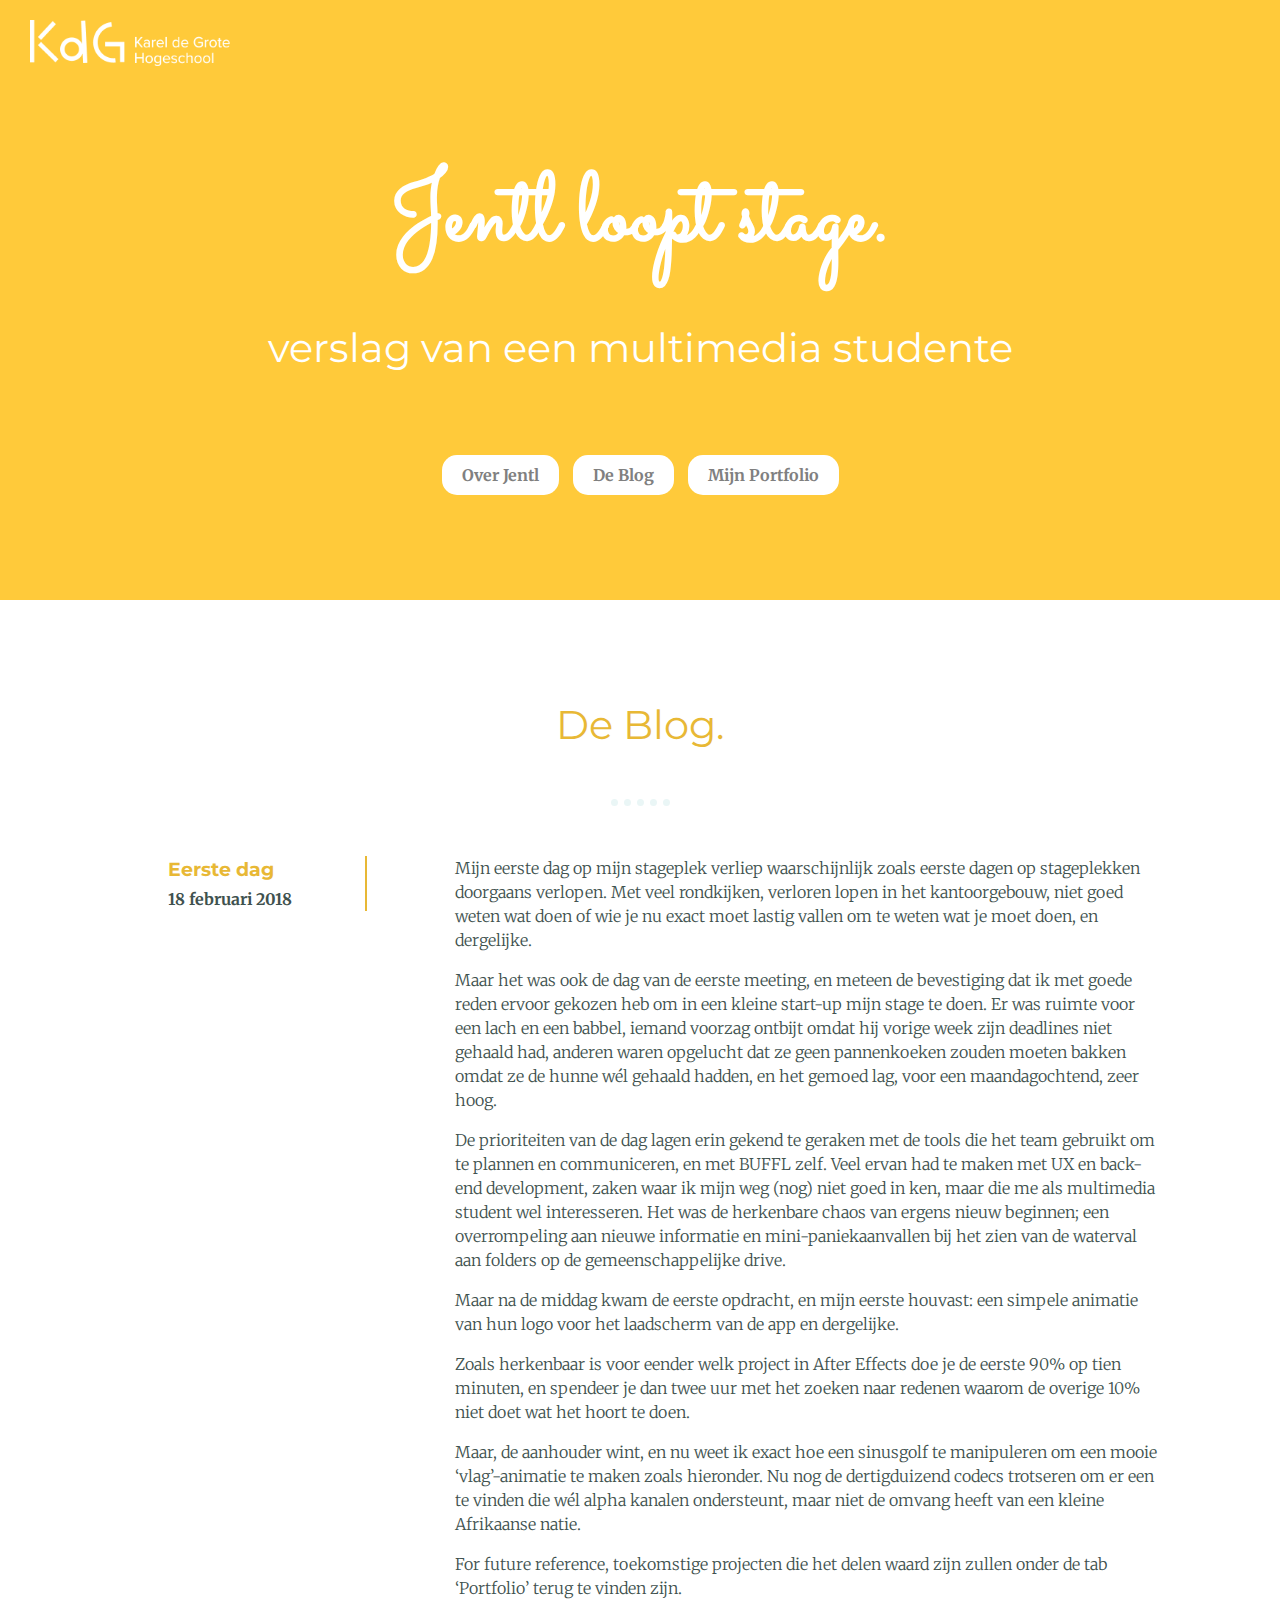
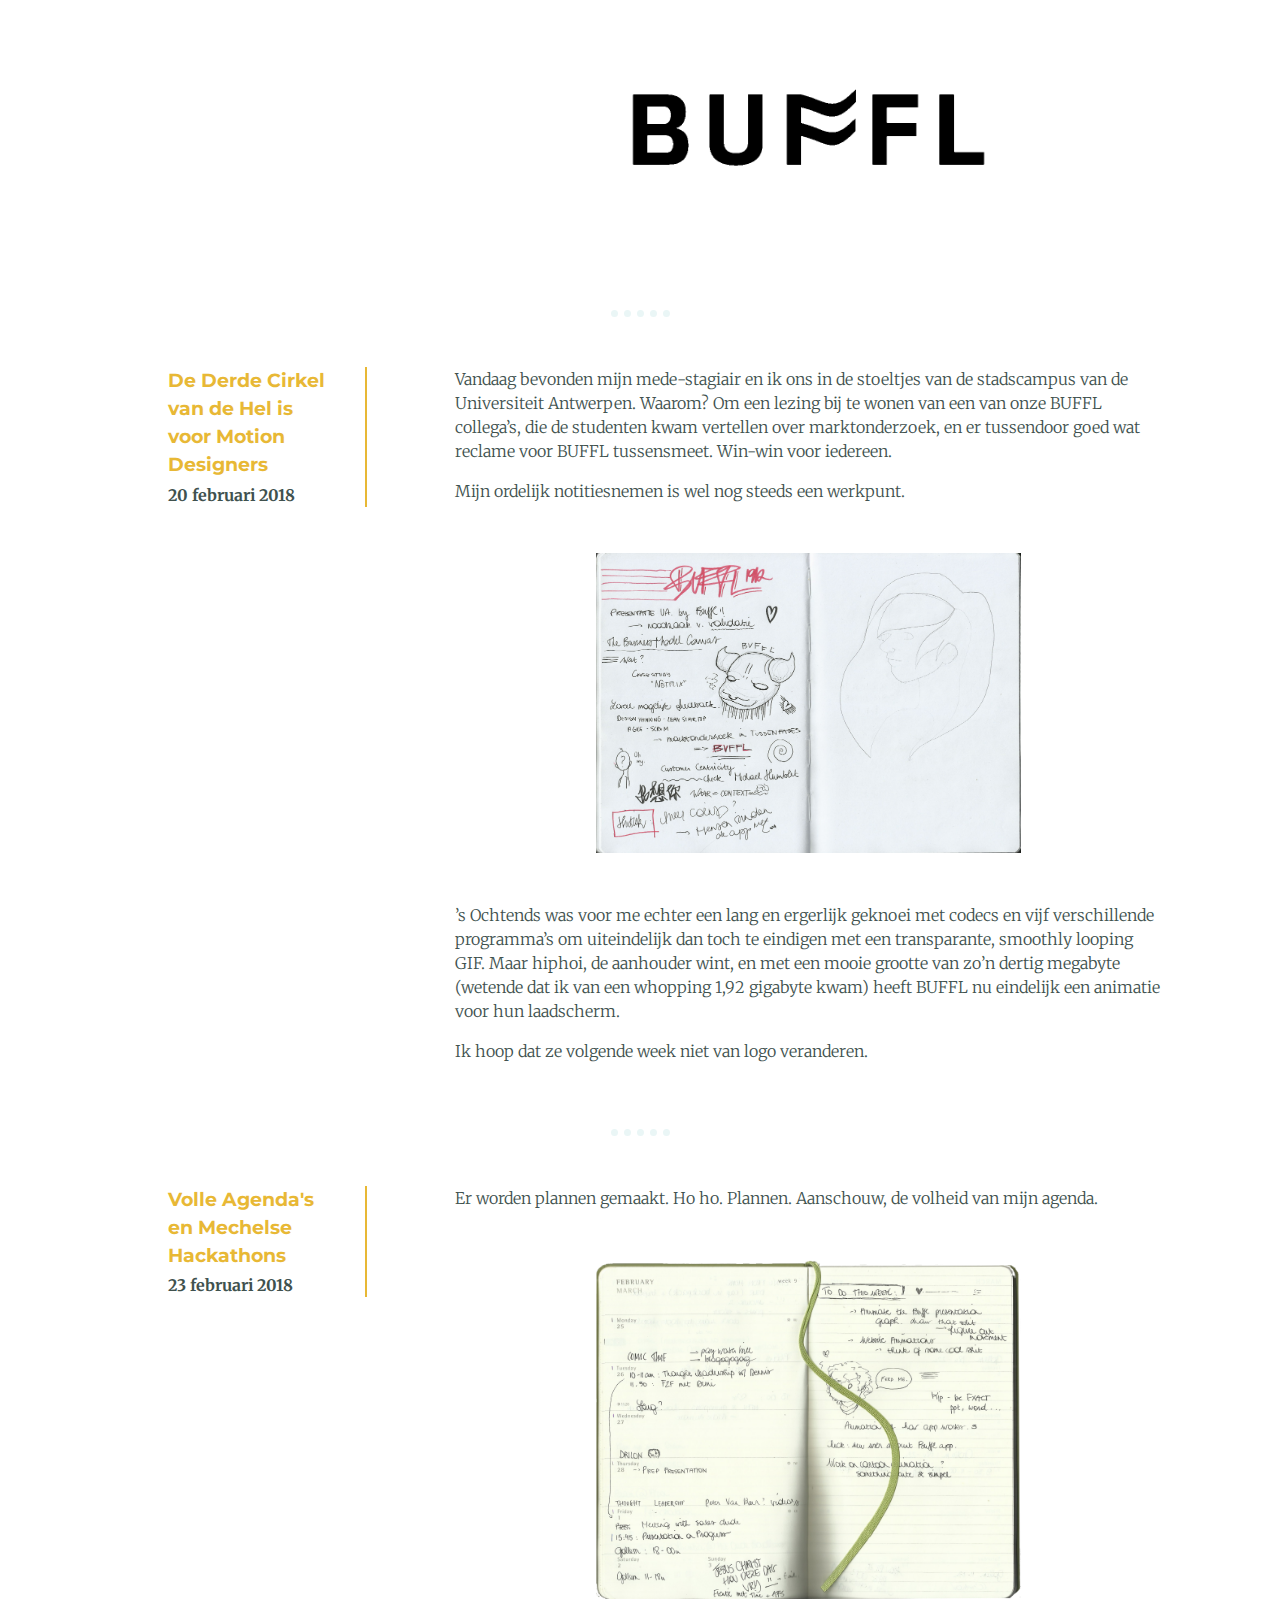
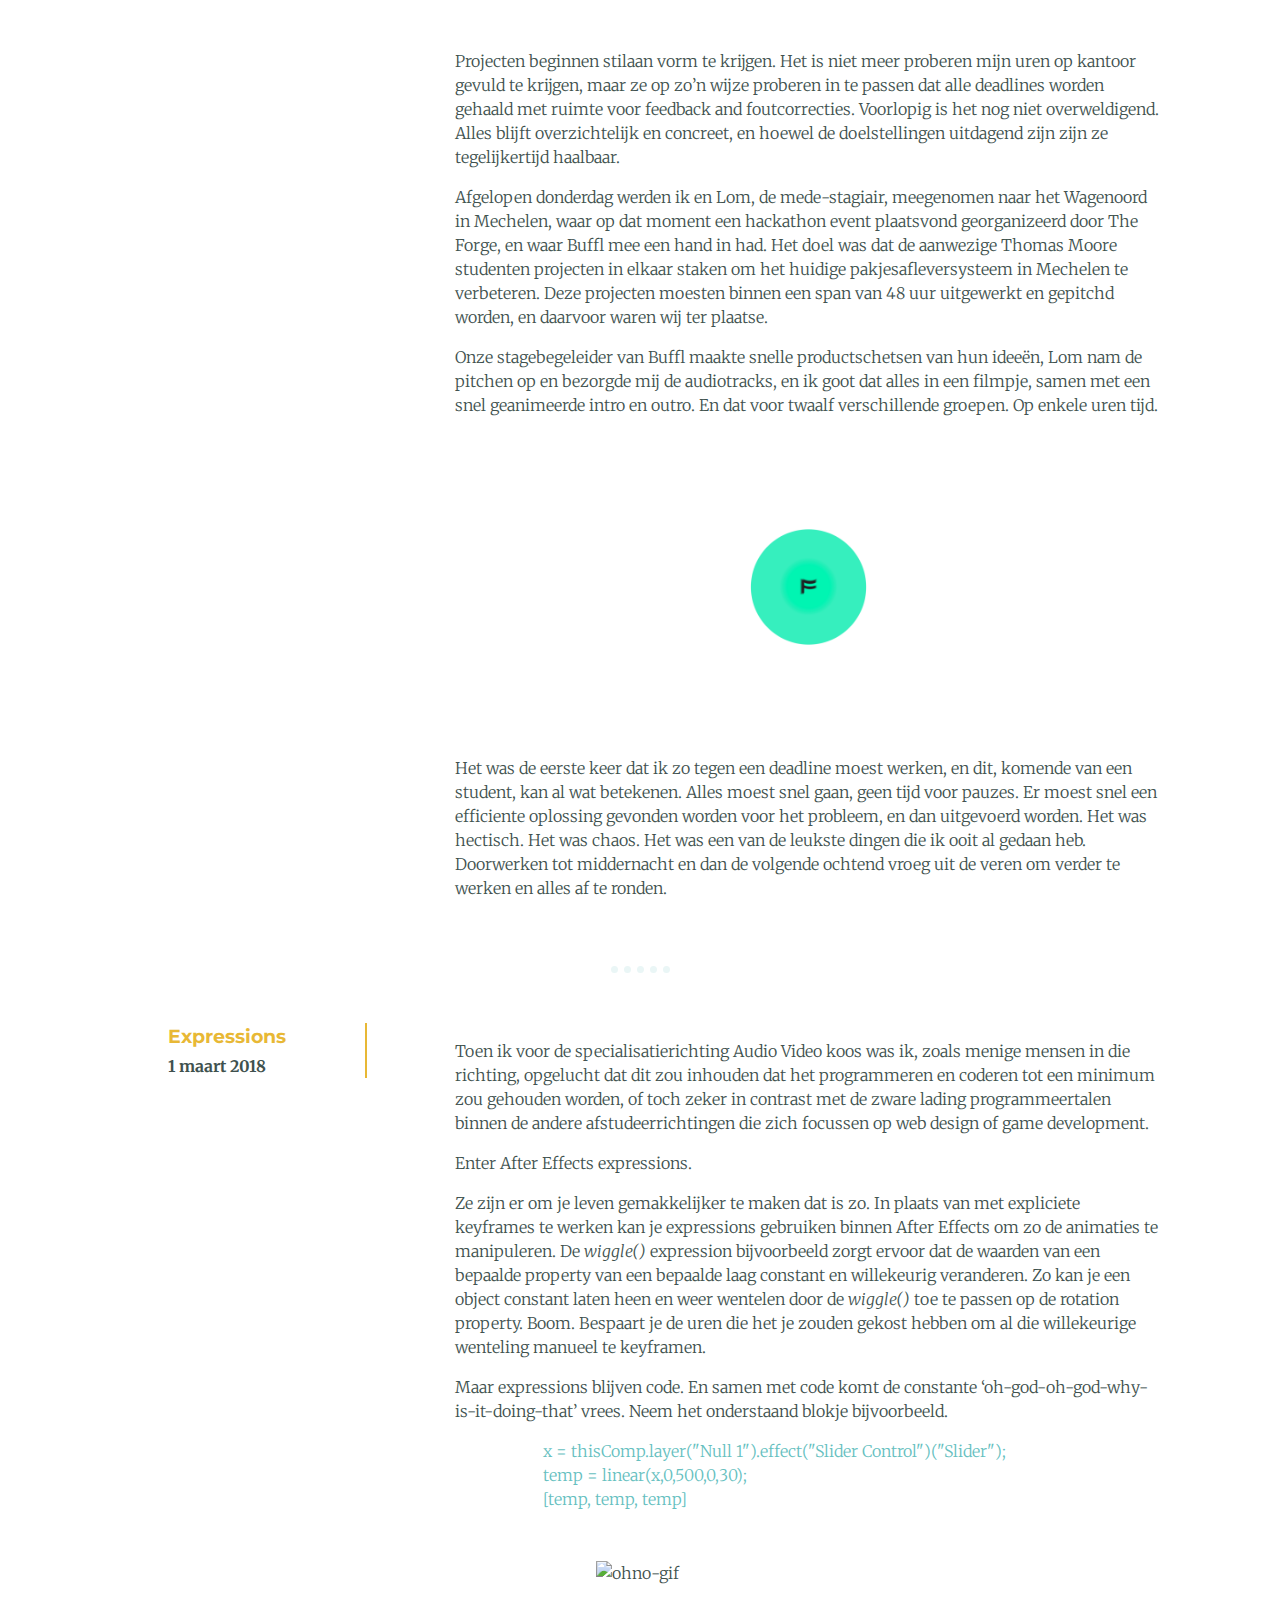
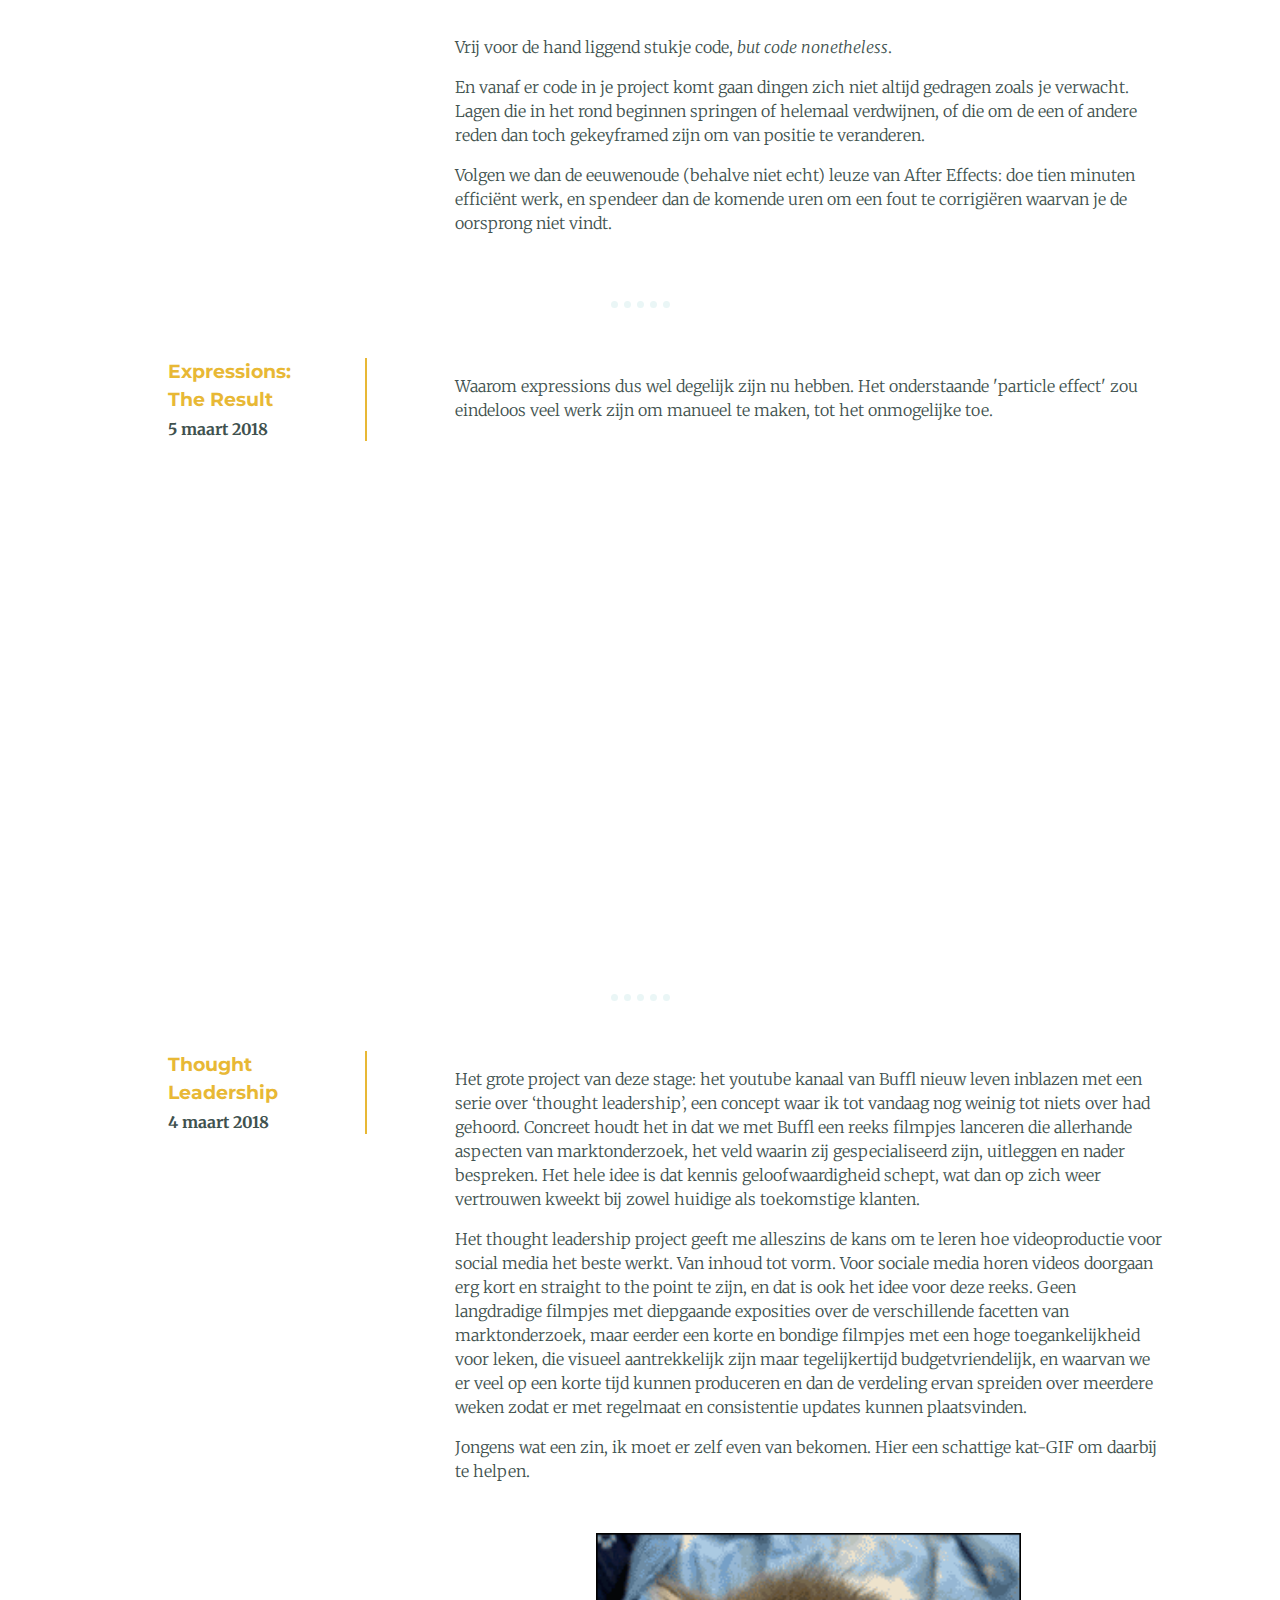
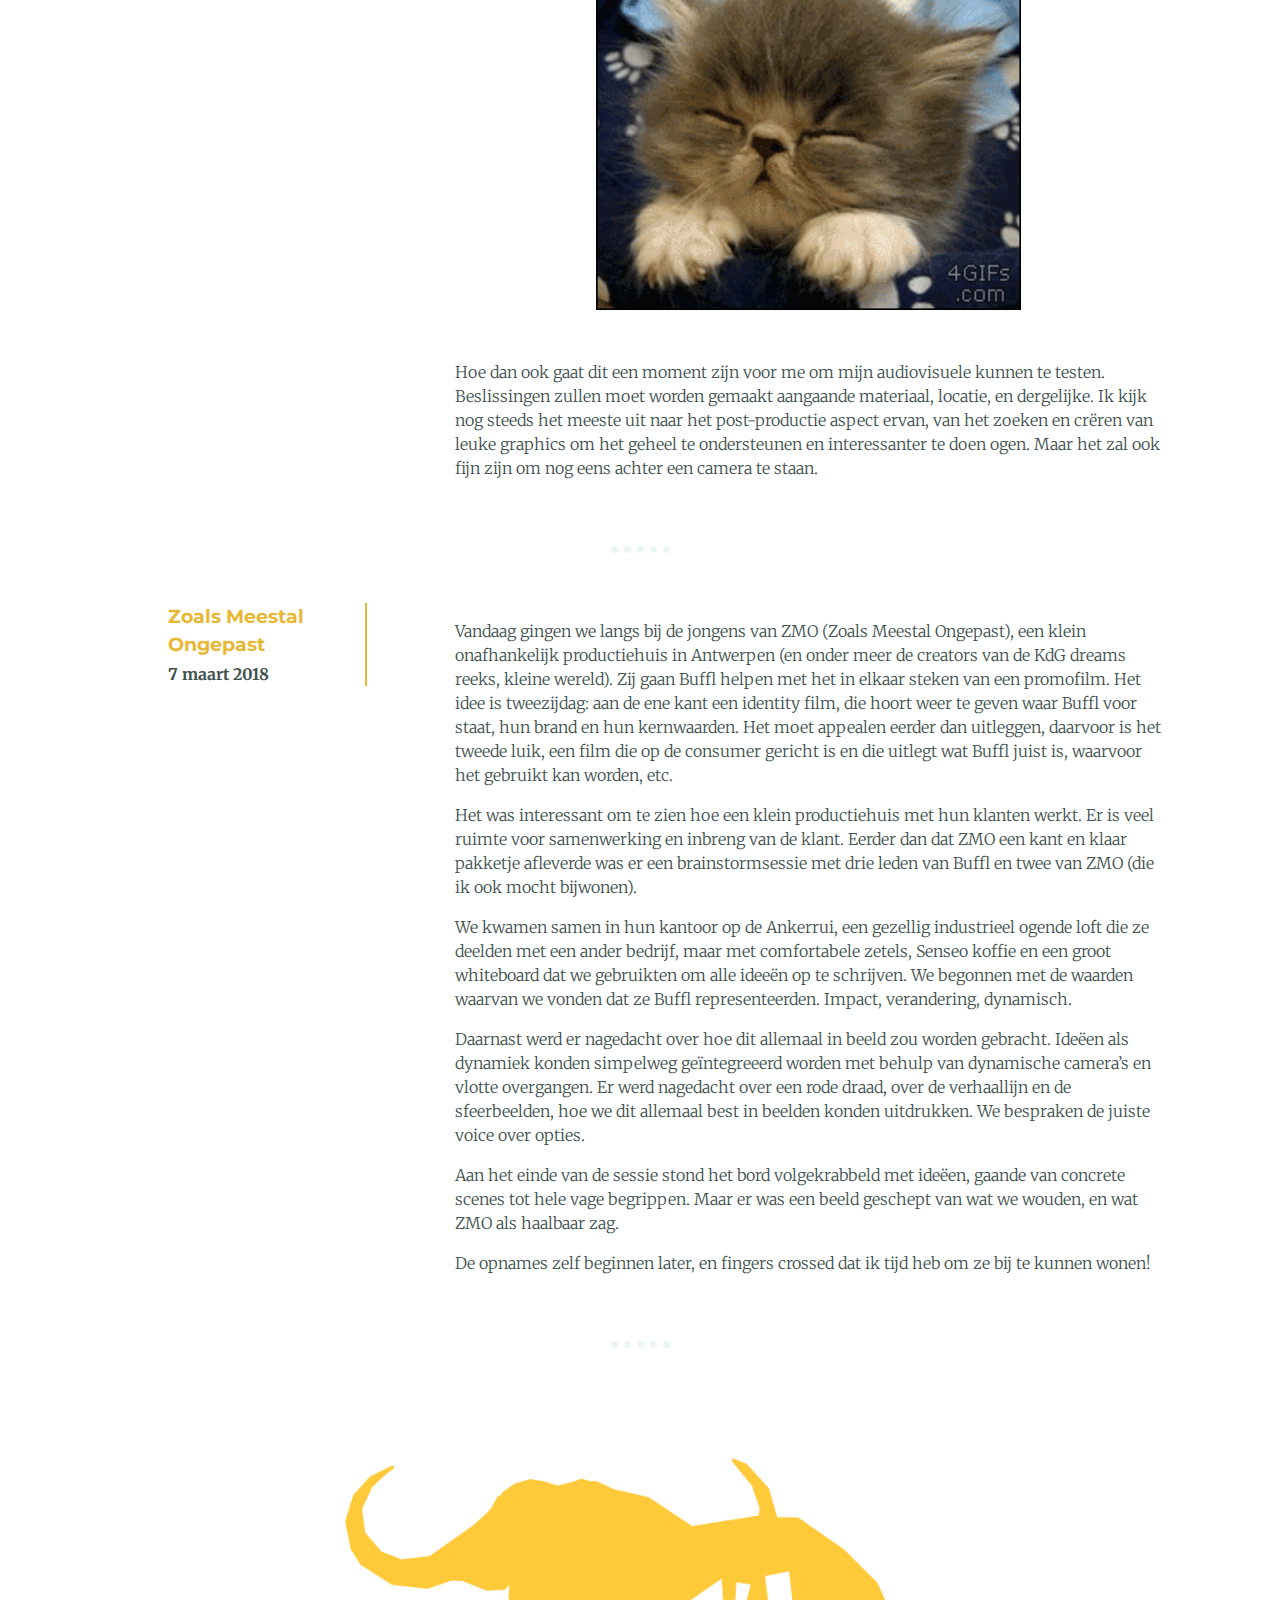
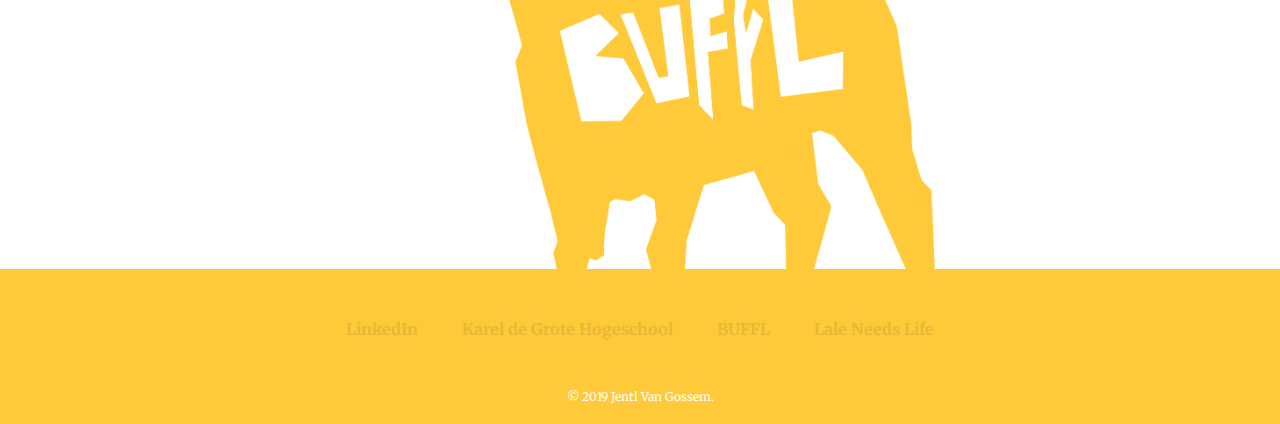
==== blog.html @ 93faca78 "updates" ====
<!DOCTYPE html>
<html lang="en" dir="ltr">

<head>
  <meta charset="utf-8">
  <title>Jentl loopt stage</title>
  <link rel="stylesheet" href="css/styles.css" />
  <link rel="icon" href="images/favicon (1).ico">
  <link href="https://fonts.googleapis.com/css?family=Merriweather|Montserrat|Sacramento" rel="stylesheet">
</head>

<body>


  <div class="top-container">
    <img class="top-cloud" src="images/cloud.png" alt="cloud-img">
    <h1>Jentl loopt stage.</h1>
    <h2 class="subtitle">verslag van een multimedia studente</h2>
    <img class="bottom-cloud" src="images/cloud.png" alt="cloud-img">
    <a class="nav-item" href="index.html">Over Jentl</a>
    <a class="nav-item" href="blog.html">De Blog</a>
    <a class="nav-item" href="portfolio.html">Mijn Portfolio</a>


  </div>


  <div class="middle-container">
    <h2>De Blog.</h2>
    <hr>
    <div class="blog-post">

          <div class="left">
            <h3 class="blog-title">Eerste dag</h3>
            <p class="blog-date">18 februari 2018</p>

          </div>
          <div class="right">
          <p class="blog-text">Mijn eerste dag op mijn stageplek verliep waarschijnlijk zoals eerste dagen op stageplekken doorgaans verlopen. Met veel rondkijken, verloren lopen in het kantoorgebouw, niet goed weten wat doen of wie je nu exact moet lastig vallen om te weten wat je moet doen, en dergelijke.
</p><p class="blog-text">
  Maar het was ook de dag van de eerste meeting, en meteen de bevestiging dat ik met goede reden ervoor gekozen heb om in een kleine start-up mijn stage te doen. Er was ruimte voor een lach en een babbel, iemand voorzag ontbijt omdat hij vorige week zijn deadlines niet gehaald had, anderen waren opgelucht dat ze geen pannenkoeken zouden moeten bakken omdat ze de hunne wél gehaald hadden, en het gemoed lag, voor een maandagochtend, zeer hoog.
</p>
<p>De prioriteiten van de dag lagen erin gekend te geraken met de tools die het team gebruikt om te plannen en communiceren, en met BUFFL zelf. Veel ervan had te maken met UX en back-end development, zaken waar ik mijn weg (nog) niet goed in ken, maar die me als multimedia student wel interesseren. Het was de herkenbare chaos van ergens nieuw beginnen; een overrompeling aan nieuwe informatie en mini-paniekaanvallen bij het zien van de waterval aan folders op de gemeenschappelijke drive. </p>
<p>Maar na de middag kwam de eerste opdracht, en mijn eerste houvast: een simpele animatie van hun logo voor het laadscherm van de app en dergelijke. </p>
<p>Zoals herkenbaar is voor eender welk project in After Effects doe je de eerste 90% op tien minuten, en spendeer je dan twee uur met het zoeken naar redenen waarom de overige 10% niet doet wat het hoort te doen. </p>
<p>Maar, de aanhouder wint, en nu weet ik exact hoe een sinusgolf te manipuleren om een mooie ‘vlag’-animatie te maken zoals hieronder. Nu nog de dertigduizend codecs trotseren om er een te vinden die wél alpha kanalen ondersteunt, maar niet de omvang heeft van een kleine Afrikaanse natie. </p>
<p>For future reference, toekomstige projecten die het delen waard zijn zullen onder de tab ‘Portfolio’ terug te vinden zijn.</p>
          <img class="logo-animated-blog" src="images/logo_animated_full_alpha.gif" alt="logo-animated">
          </div>
    </div>
    <hr>

    <div class="blog-post">

          <div class="left">
            <h3 class="blog-title">De Derde Cirkel van de Hel is voor Motion Designers</h3>
            <p class="blog-date">20 februari 2018</p>

          </div>
          <div class="right blog-text">
            <p class="blog-text">Vandaag bevonden mijn mede-stagiair en ik ons in de stoeltjes van de stadscampus van de Universiteit Antwerpen. Waarom? Om een lezing bij te wonen van een van onze BUFFL collega’s, die de studenten kwam vertellen over marktonderzoek, en er tussendoor goed wat reclame voor BUFFL tussensmeet. Win-win voor iedereen.</p>
            <p class="blog-text">Mijn ordelijk notitiesnemen is wel nog steeds een werkpunt.</p>
            <img class="logo-animated-blog" src="images/blog/sketch1.png" alt="sketch-img">
            <p class="blog-text">’s Ochtends was voor me echter een lang en ergerlijk geknoei met codecs en vijf verschillende programma’s om uiteindelijk dan toch te eindigen met een transparante, smoothly looping GIF. Maar hiphoi, de aanhouder wint, en met een mooie grootte van zo’n dertig megabyte (wetende dat ik van een whopping 1,92 gigabyte kwam) heeft BUFFL nu eindelijk een animatie voor hun laadscherm.</p>
            <p class="blog-text">Ik hoop dat ze volgende week niet van logo veranderen.</p>

          </div>
    </div>
    <hr>

    <div class="blog-post">

          <div class="left">
            <h3 class="blog-title">Volle Agenda's en Mechelse Hackathons</h3>
            <p class="blog-date">23 februari 2018</p>

          </div>
          <div class="right blog-text">
            <p class="blog-text">Er worden plannen gemaakt. Ho ho. Plannen. Aanschouw, de volheid van mijn agenda.</p>
            <img class="logo-animated-blog agenda-img" src="images/blog/agenda.png" alt="agenda-scan">
            <p class="blog-text">Projecten beginnen stilaan vorm te krijgen. Het is niet meer proberen mijn uren op kantoor gevuld te krijgen, maar ze op zo’n wijze proberen in te passen dat alle deadlines worden gehaald met ruimte voor feedback and foutcorrecties. Voorlopig is het nog niet overweldigend. Alles blijft overzichtelijk en concreet, en hoewel de doelstellingen uitdagend zijn zijn ze tegelijkertijd haalbaar. </p>
            <p class="blog-text">Afgelopen donderdag werden ik en Lom, de mede-stagiair, meegenomen naar het Wagenoord in Mechelen, waar op dat moment een hackathon event plaatsvond georganizeerd door The Forge, en waar Buffl mee een hand in had. Het doel was dat de aanwezige Thomas Moore studenten projecten in elkaar staken om het huidige pakjesafleversysteem in Mechelen te verbeteren. Deze projecten moesten binnen een span van 48 uur uitgewerkt en gepitchd worden, en daarvoor waren wij ter plaatse. </p>
            <p class="blog-text">Onze stagebegeleider van Buffl maakte snelle productschetsen van hun ideeën, Lom nam de pitchen op en bezorgde mij de audiotracks, en ik goot dat alles in een filmpje, samen met een snel geanimeerde intro en outro. En dat voor twaalf verschillende groepen. Op enkele uren tijd. </p>
            <img class="logo-animated-blog" src="images/blog/intro.gif" alt="intro-gif">
            <p class="blog-text">Het was de eerste keer dat ik zo tegen een deadline moest werken, en dit, komende van een student, kan al wat betekenen. Alles moest snel gaan, geen tijd voor pauzes. Er moest snel een efficiente oplossing gevonden worden voor het probleem, en dan uitgevoerd worden. Het was hectisch. Het was chaos. Het was een van de leukste dingen die ik ooit al gedaan heb. Doorwerken tot middernacht en dan de volgende ochtend vroeg uit de veren om verder te werken en alles af te ronden. </p>

          </div>
    </div>
    <hr>

    <div class="blog-post">

          <div class="left">
            <h3 class="blog-title">Expressions</h3>
            <p class="blog-date">1 maart 2018</p>

          </div>
          <div class="right blog-text">
            <p class=”blog-text”>Toen ik voor de specialisatierichting Audio Video koos was ik, zoals menige mensen in die richting, opgelucht dat dit zou inhouden dat het programmeren en coderen tot een minimum zou gehouden worden, of toch zeker in contrast met de zware lading programmeertalen binnen de andere afstudeerrichtingen die zich focussen op web design of game development. </p>
            <p class=”blog-text”>Enter After Effects expressions. </p>
            <p class=”blog-text”>Ze zijn er om je leven gemakkelijker te maken dat is zo. In plaats van met expliciete keyframes te werken kan je expressions gebruiken binnen After Effects om zo de animaties te manipuleren. De <em>wiggle()</em> expression bijvoorbeeld zorgt ervoor dat de waarden van een bepaalde property van een bepaalde laag constant en willekeurig veranderen. Zo kan je een object constant laten heen en weer wentelen door de <em>wiggle()</em> toe te passen op de rotation property. Boom. Bespaart je de uren die het je zouden gekost hebben om al die willekeurige wenteling manueel te keyframen. </p>
            <p class=”blog-text”>Maar expressions blijven code. En samen met code komt de constante ‘oh-god-oh-god-why-is-it-doing-that’ vrees. Neem het onderstaand blokje bijvoorbeeld. </p>
            <p class="code-text">
            x = thisComp.layer("Null 1").effect("Slider Control")("Slider");</p>
            <p class="code-text">temp = linear(x,0,500,0,30);</p>
            <p class="code-text">[temp, temp, temp]
            </p>
            <img class="logo-animated-blog" src="images/gifs/ohno.gif" alt="ohno-gif">
            <p class=”blog-text”>Vrij voor de hand liggend stukje code, <em>but code nonetheless</em>.</p>
            <p class=”blog-text”>En vanaf er code in je project komt gaan dingen zich niet altijd gedragen zoals je verwacht. Lagen die in het rond beginnen springen of helemaal verdwijnen, of die om de een of andere reden dan toch gekeyframed zijn om van positie te veranderen. </p>
            <p class=”blog-text”>Volgen we dan de eeuwenoude (behalve niet echt) leuze van After Effects: doe tien minuten efficiënt werk, en spendeer dan de komende uren om een fout te corrigiëren waarvan je de oorsprong niet vindt. </p>

          </div>
    </div>
    <hr>

    <div class="blog-post">

          <div class="left">
            <h3 class="blog-title">Expressions: The Result</h3>
            <p class="blog-date">5 maart 2018</p>

          </div>
          <div class="right blog-text">
            <p class=”blog-text”>Waarom expressions dus wel degelijk zijn nu hebben. Het onderstaande 'particle effect' zou eindeloos veel werk zijn om manueel te maken, tot het onmogelijke toe.</p>
            <iframe width="100%" height="500px" src="https://www.youtube.com/embed/hGnHDO51kpQ" frameborder="0" allow="accelerometer; autoplay; encrypted-media; gyroscope; picture-in-picture" allowfullscreen></iframe>

          </div>
    </div>
    <hr>
    <div class="blog-post">

          <div class="left">
            <h3 class="blog-title">Thought Leadership</h3>
            <p class="blog-date">4 maart 2018</p>

          </div>
          <div class="right blog-text">
            <p class=”blog-text”>Het grote project van deze stage: het youtube kanaal van Buffl nieuw leven inblazen met een serie over ‘thought leadership’, een concept waar ik tot vandaag nog weinig tot niets over had gehoord. Concreet houdt het in dat we met Buffl een reeks filmpjes lanceren die allerhande aspecten van marktonderzoek, het veld waarin zij gespecialiseerd zijn, uitleggen en nader bespreken. Het hele idee is dat kennis geloofwaardigheid schept, wat dan op zich weer vertrouwen kweekt bij zowel huidige als toekomstige klanten. </p>
            <p class=”blog-text”>Het thought leadership project geeft me alleszins de kans om te leren hoe videoproductie voor social media het beste werkt. Van inhoud tot vorm. Voor sociale media horen videos doorgaan erg kort en straight to the point te zijn, en dat is ook het idee voor deze reeks. Geen langdradige filmpjes met diepgaande exposities over de verschillende facetten van marktonderzoek, maar eerder een korte en bondige filmpjes met een hoge toegankelijkheid voor leken, die visueel aantrekkelijk zijn maar tegelijkertijd budgetvriendelijk, en waarvan we er veel op een korte tijd kunnen produceren en dan de verdeling ervan spreiden over meerdere weken zodat er met regelmaat en consistentie updates kunnen plaatsvinden. </p>
            <p class=”blog-text”>Jongens wat een zin, ik moet er zelf even van bekomen. Hier een schattige kat-GIF om daarbij te helpen. </p>
            <img class="logo-animated-blog" src="images/gifs/cat.gif" alt="cat-gif">
            <p class=”blog-text”>Hoe dan ook gaat dit een moment zijn voor me om mijn audiovisuele kunnen te testen. Beslissingen zullen moet worden gemaakt aangaande materiaal, locatie, en dergelijke. Ik kijk nog steeds het meeste uit naar het post-productie aspect ervan, van het zoeken en crëren van leuke graphics om het geheel te ondersteunen en interessanter te doen ogen. Maar het zal ook fijn zijn om nog eens achter een camera te staan.</p>

          </div>
    </div>
    <hr>

    <div class="blog-post">

          <div class="left">
            <h3 class="blog-title">Zoals Meestal Ongepast</h3>
            <p class="blog-date">7 maart 2018</p>

          </div>
          <div class="right blog-text">
            <p class=”blog-text”>Vandaag gingen we langs bij de jongens van ZMO (Zoals Meestal Ongepast), een klein onafhankelijk productiehuis in Antwerpen (en onder meer de creators van de KdG dreams reeks, kleine wereld). Zij gaan Buffl helpen met het in elkaar steken van een promofilm. Het idee is tweezijdag: aan de ene kant een identity film, die hoort weer te geven waar Buffl voor staat, hun brand en hun kernwaarden. Het moet appealen eerder dan uitleggen, daarvoor is het tweede luik, een film die op de consumer gericht is en die uitlegt wat Buffl juist is, waarvoor het gebruikt kan worden, etc. </p>
            <p class=”blog-text”>Het was interessant om te zien hoe een klein productiehuis met hun klanten werkt. Er is veel ruimte voor samenwerking en inbreng van de klant. Eerder dan dat ZMO een kant en klaar pakketje afleverde was er een brainstormsessie met drie leden van Buffl en twee van ZMO (die ik ook mocht bijwonen). </p>
            <p class=”blog-text”>We kwamen samen in hun kantoor op de Ankerrui, een gezellig industrieel ogende loft die ze deelden met een ander bedrijf, maar met comfortabele zetels, Senseo koffie en een groot whiteboard dat we gebruikten om alle ideeën op te schrijven. We begonnen met de waarden waarvan we vonden dat ze Buffl representeerden. Impact, verandering, dynamisch. </p>
            <p class=”blog-text”>Daarnast werd er nagedacht over hoe dit allemaal in beeld zou worden gebracht. Ideëen als dynamiek konden simpelweg geïntegreeerd worden met behulp van dynamische camera’s en vlotte overgangen. Er werd nagedacht over een rode draad, over de verhaallijn en de sfeerbeelden, hoe we dit allemaal best in beelden konden uitdrukken. We bespraken de juiste voice over opties. </p>
            <p class=”blog-text”>Aan het einde van de sessie stond het bord volgekrabbeld met ideëen, gaande van concrete scenes tot hele vage begrippen. Maar er was een beeld geschept van wat we wouden, en wat ZMO als haalbaar zag. </p>
            <p class=”blog-text”>De opnames zelf beginnen later, en fingers crossed dat ik tijd heb om ze bij te kunnen wonen!</p>
          </div>
    </div>
    <hr>
    <img class="buffl-img" src="images/buffl.png" alt="buffl-img">

  </div>


  <div class="bottom-container">
    <img class="kdg-logo" src="images/logo_nl.png" alt="KdG-logo">
    <a class="footer-link" href="https://www.linkedin.com/in/jentl-van-gossem-599b6887">LinkedIn</a>
    <a class="footer-link" href="https://twitter.com/">Karel de Grote Hogeschool</a>
    <a class="footer-link" href="https://landing.buffl.be">BUFFL</a>
    <a class="footer-link" href="https://www.facebook.com/jentlwoman">Lale Needs Life</a>
    <p class="copyright">© 2019 Jentl Van Gossem.</p>


  </div>


</body>

</html>
---- css/styles.css ----
/*--------------------------HTML---------------------*/

body {
  margin: 0;
  text-align: center;
  font-family: 'Merriweather', serif;
  font-weight: bold;
  color: #40514E;
}

h1 {
  color: #ffffff;
  font-size: 600%;
  margin: 50px auto 0 auto;
  font-family: 'Sacramento', cursive;
}

h2 {
  color: #E8B835;
  font-family: 'Montserrat', sans-serif;
  font-size: 2.5rem;
  font-weight: normal;
}

h3 {
  color: #E8B835;
  font-family: 'Montserrat', sans-serif;
}

hr {
  width: 5%;
  border-width: 7px 0 0 0;
  border-style: dotted;
  color: #EAF6F6;
  margin: 50px auto 50px auto;
}

/*--------------------------SELECTORS--------------------------------*/
.subtitle {
  color: #ffffff;
  width: 90%;
  margin-left: auto;
  margin-right: auto;
}

.profile-img {
  width: 200px;
  border-radius: 100%;
  display: none;
}

.intro-p {
  display:block;
  width: 30%;
  line-height: 2;
  margin: 50px auto 50px auto;
}

.code-img {
  float: right;
  margin-left: 30px;
  width: 25%;
}

.adobe-img {
  float: left;
  margin-right: 30px;
  width: 25%;
  padding: 10px;
}

.top-container {
  background-color: #FFCA3A;
  position: relative;
  padding-top: 100px;
  padding-bottom: 100px;
}

.navbar {
  list-style-type: none;
  padding: 0;
}

.nav-item {
  display: inline-block;
  padding: 10px 20px;
  text-decoration: none;
  background-color: white;
  margin: 50px 5px 5px 5px;
  border-radius: 15px;
  color: #808080;
}

.nav-item:hover {
  background-color: #808080;
  color: #ffffff;
}

.middle-container {
  margin: 100px 50px 0 50px;
}

.bottom-container {
  background-color: #FFCA3A;
  color:#EAF6F6;
  margin-top: 0;
  padding: 50px;
  padding-bottom: 20px;
}

.top-cloud {
  position: absolute;
  right: 300px;
  top: 50px;
  display: none;
}

.bottom-cloud {
  position: absolute;
  left: 300px;
  bottom: 300px;
  display: none;
}

.skill-row {
  width: 50%;
  line-height: 2;
  margin: 100px auto 100px auto;
  text-align: left;
}

.skills {
  margin: 50px;
}

.btn {
  -webkit-border-radius: 11;
  -moz-border-radius: 11;
  border-radius: 11px;
  font-family: 'Montserrat', sans-serif;
  color: #ffffff;
  font-size: 20px;
  background: #66BFBF;
  margin: 50px;
  padding: 20px 40px 20px 40px;
  text-decoration: none;
  display: inline-block;

}

.btn:hover {
  background: #3b9c9c;
  text-decoration: none;
}

.buffl-img {
  width: 50%;
  margin-top: 50px;
  position:relative;
  top: 10px;
}

.footer-link {
  margin: 20px;
  color:#E8B835;
  text-decoration: none;
}

.footer-link:hover {
  color: #ffffff;
}

.kdg-logo {
  position:absolute;
  display: inline-block;
  width: 200px;
  left: 30px;
  top: 20px;
}

.copyright {
  color: white;
  font-weight: lighter;
  font-size:0.75rem;
  margin-bottom:0;
  margin-top: 50px;
}

.disclaimer {
  padding-top: 10px;
  font-size: 0.5rem;
  color: black;
}

/*************************************BLOG******************************/

.left {
  border-right: 2px solid #E8B835;
  height: inherit;
  width: 15%;
  float:left;
  line-height: 1.5;
  margin-left: 10%;
  padding-right: 20px;
  text-align: left;
}

.blog-title {
  margin: 0;
  padding-right: 20px;
}

.blog-date {
  margin: 0;
  padding-top: 3px;
}

.right {
  display: inline-block;
  font-weight: 100;
  height: auto;
  width: 60%;
  line-height: 1.5;
  padding-left: 20px;
  text-align: left;
}

.blog-text {
  margin-top: 0;
}

.logo-animated-blog {
  width: inherit;
  display: block;
  margin-left: auto;
  margin-right:auto;
  margin-top: 50px;
  margin-bottom: 50px;
}

.code-text {
  width: 75%;
  color: #66BFBF;
  margin-left: auto;
  margin-right: auto;
  margin-top: 0;
  margin-bottom: 0;
}



/**********************PORTFOLIO*******************************/
.portfolio-img {
  width: 60%;
}
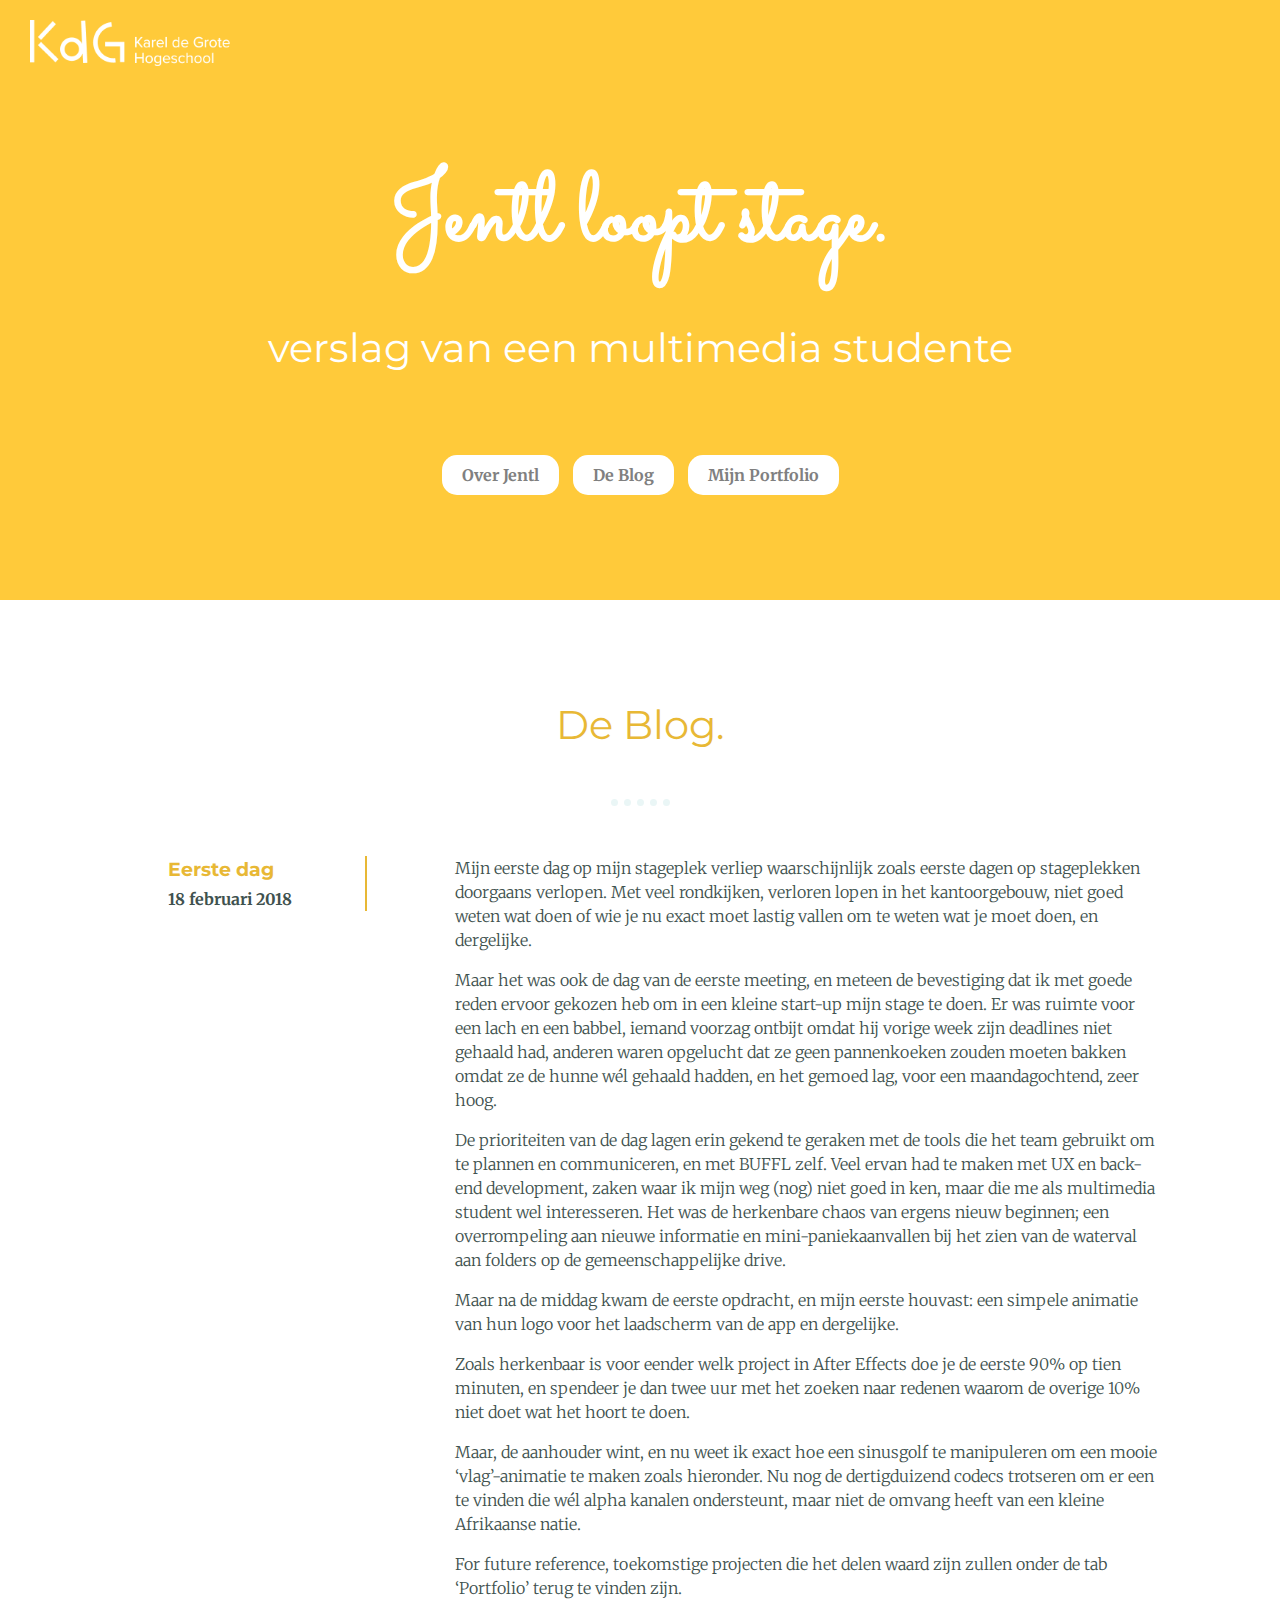
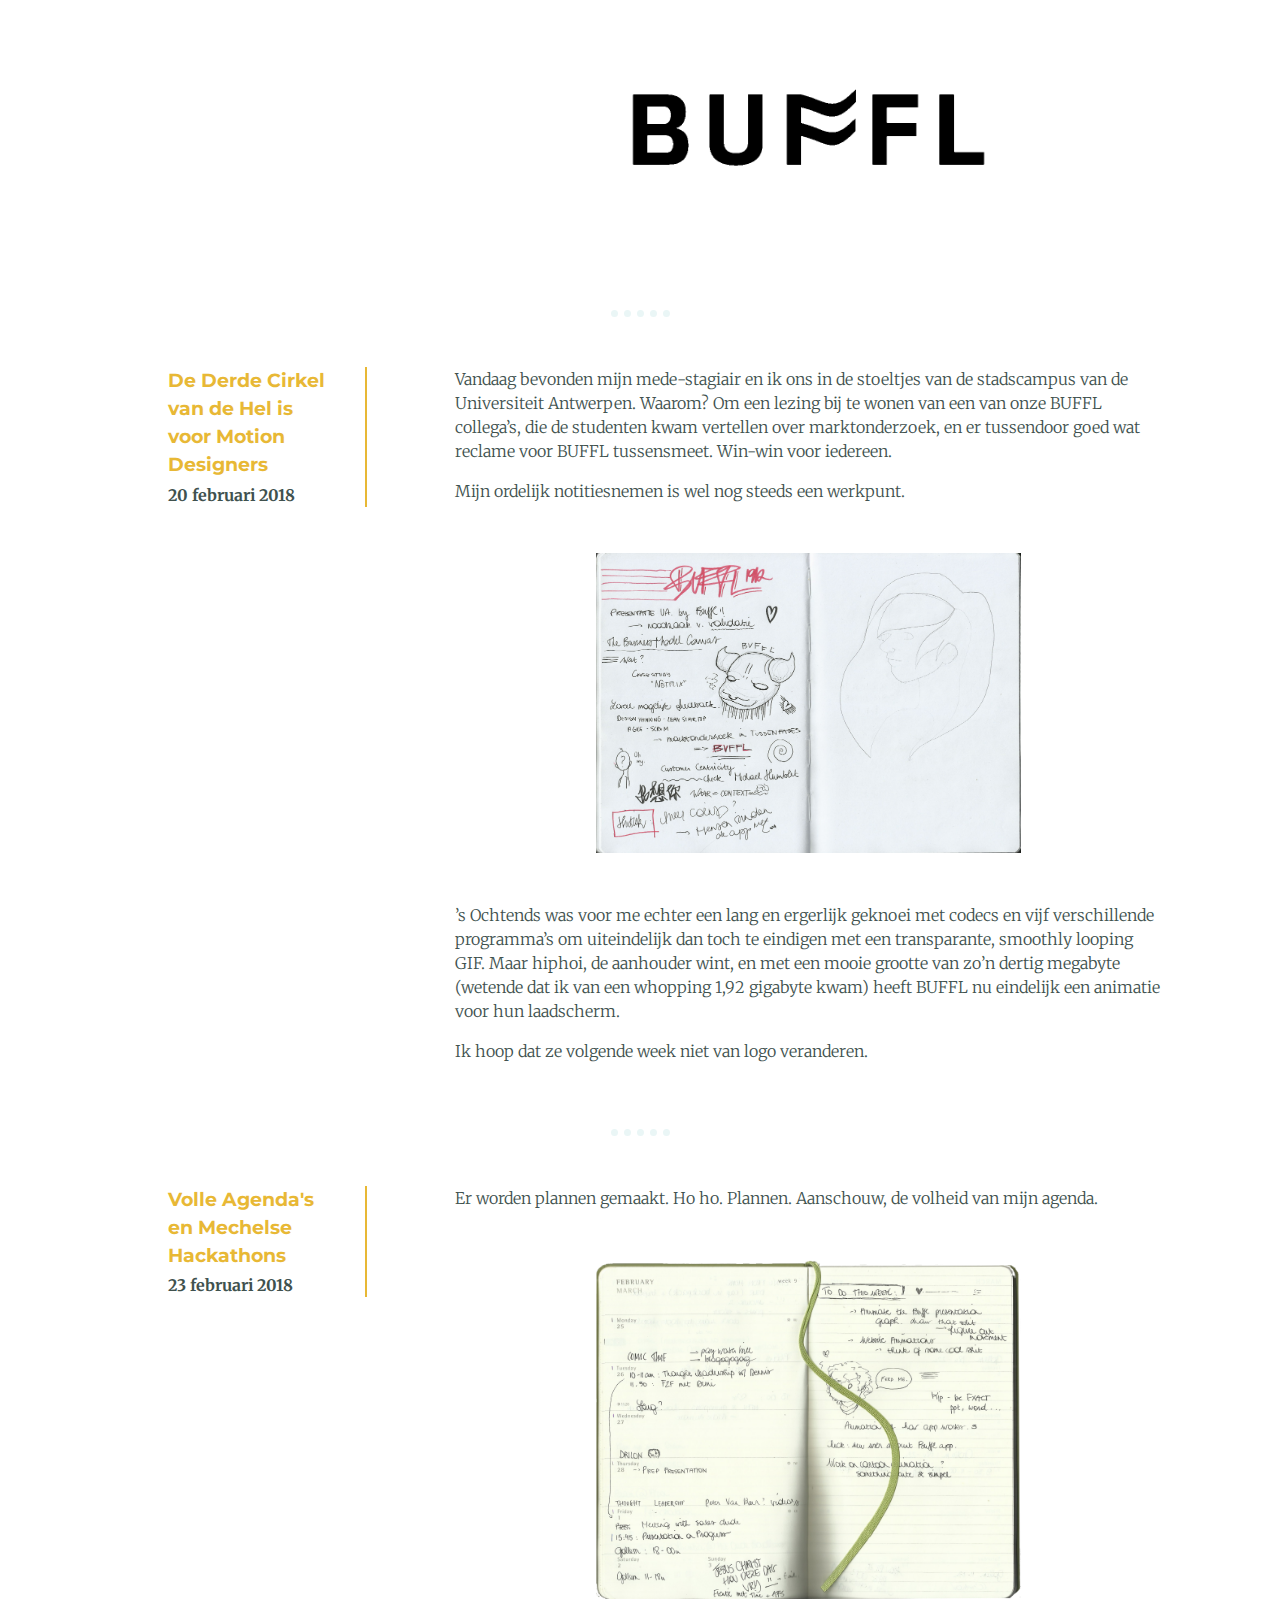
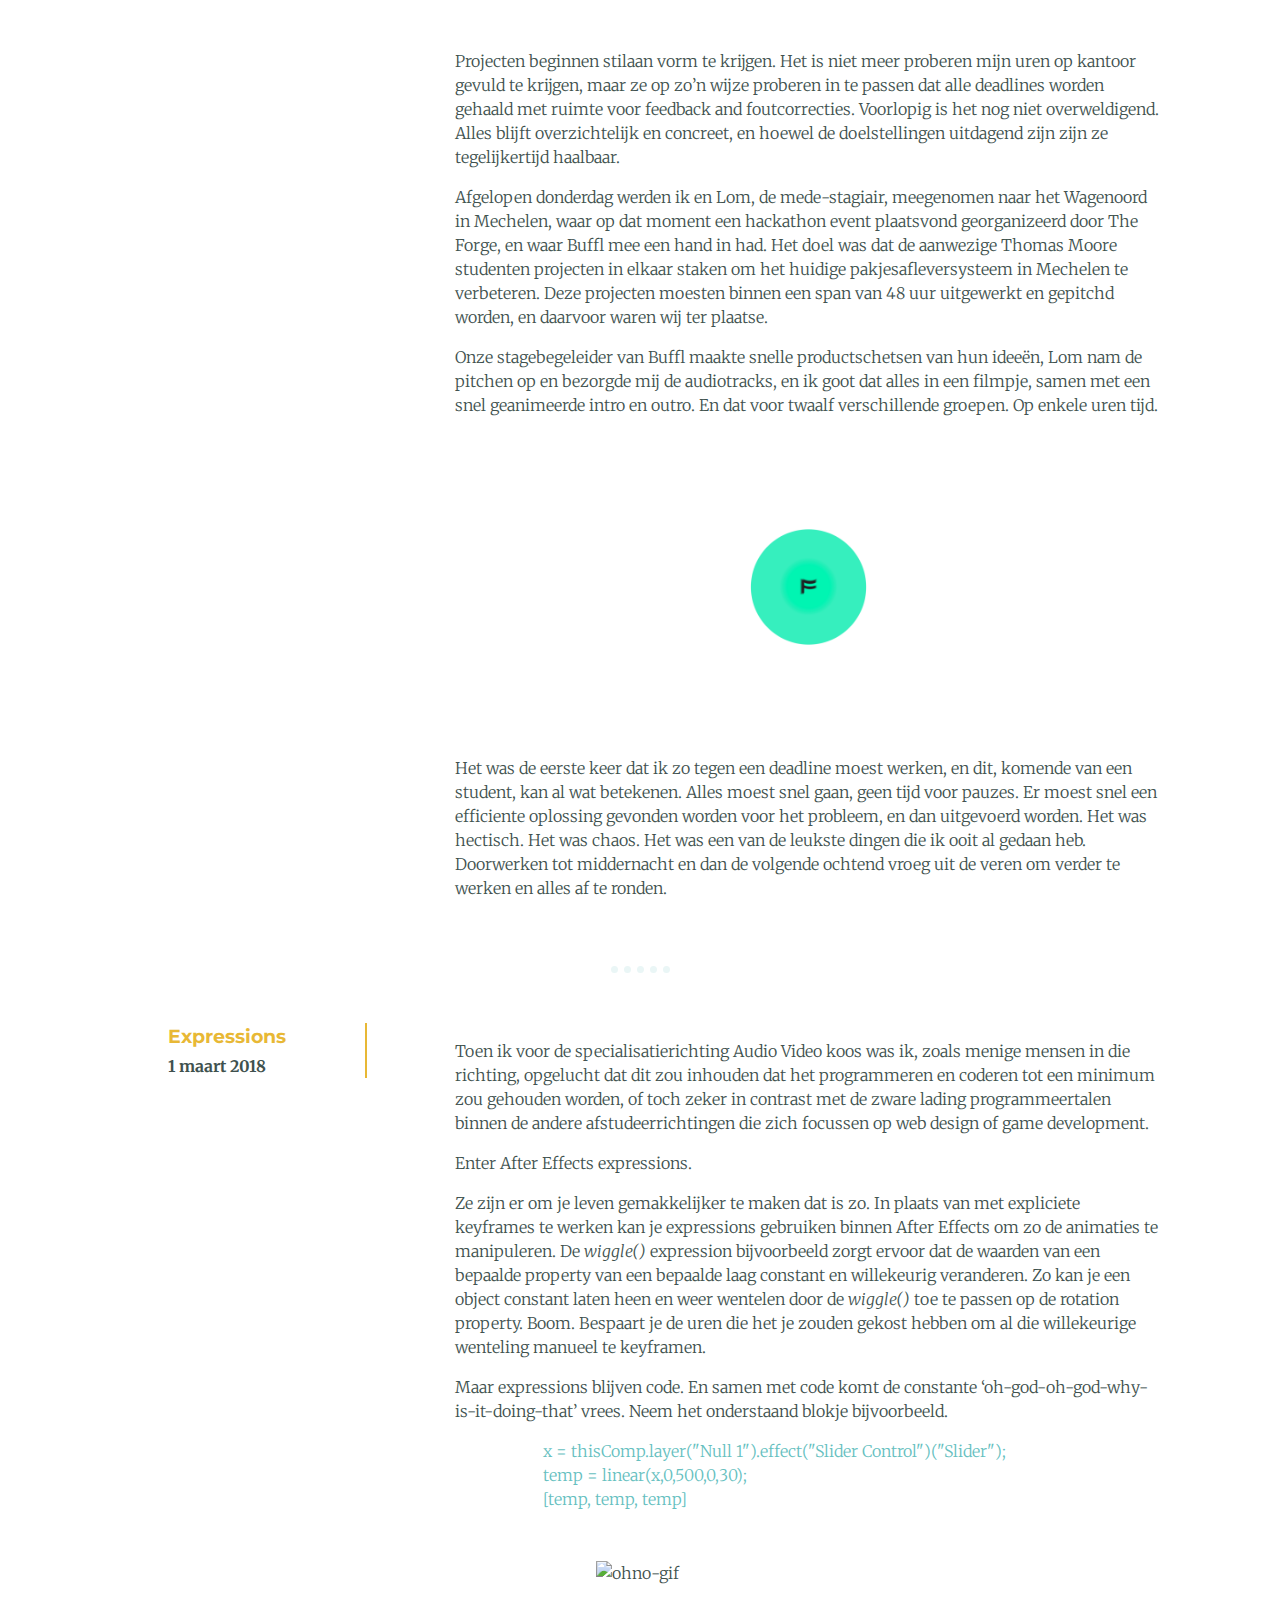
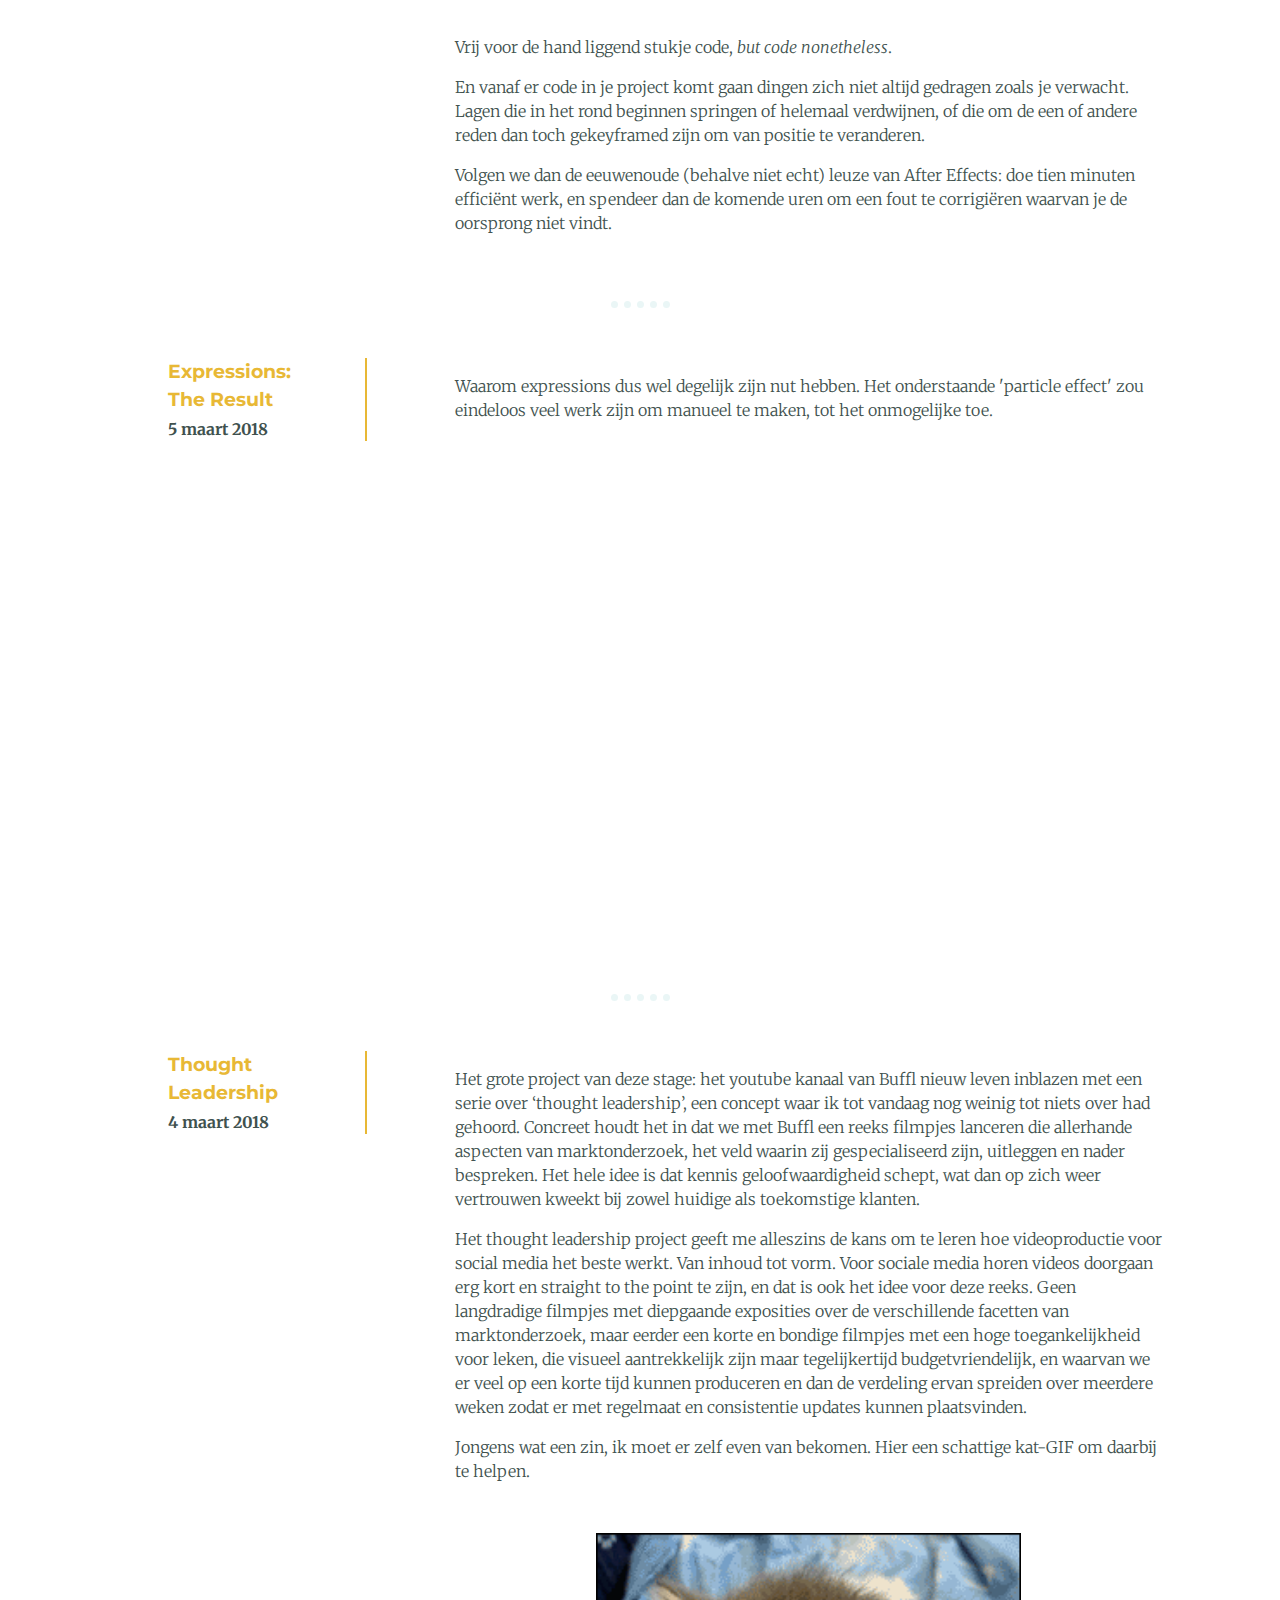
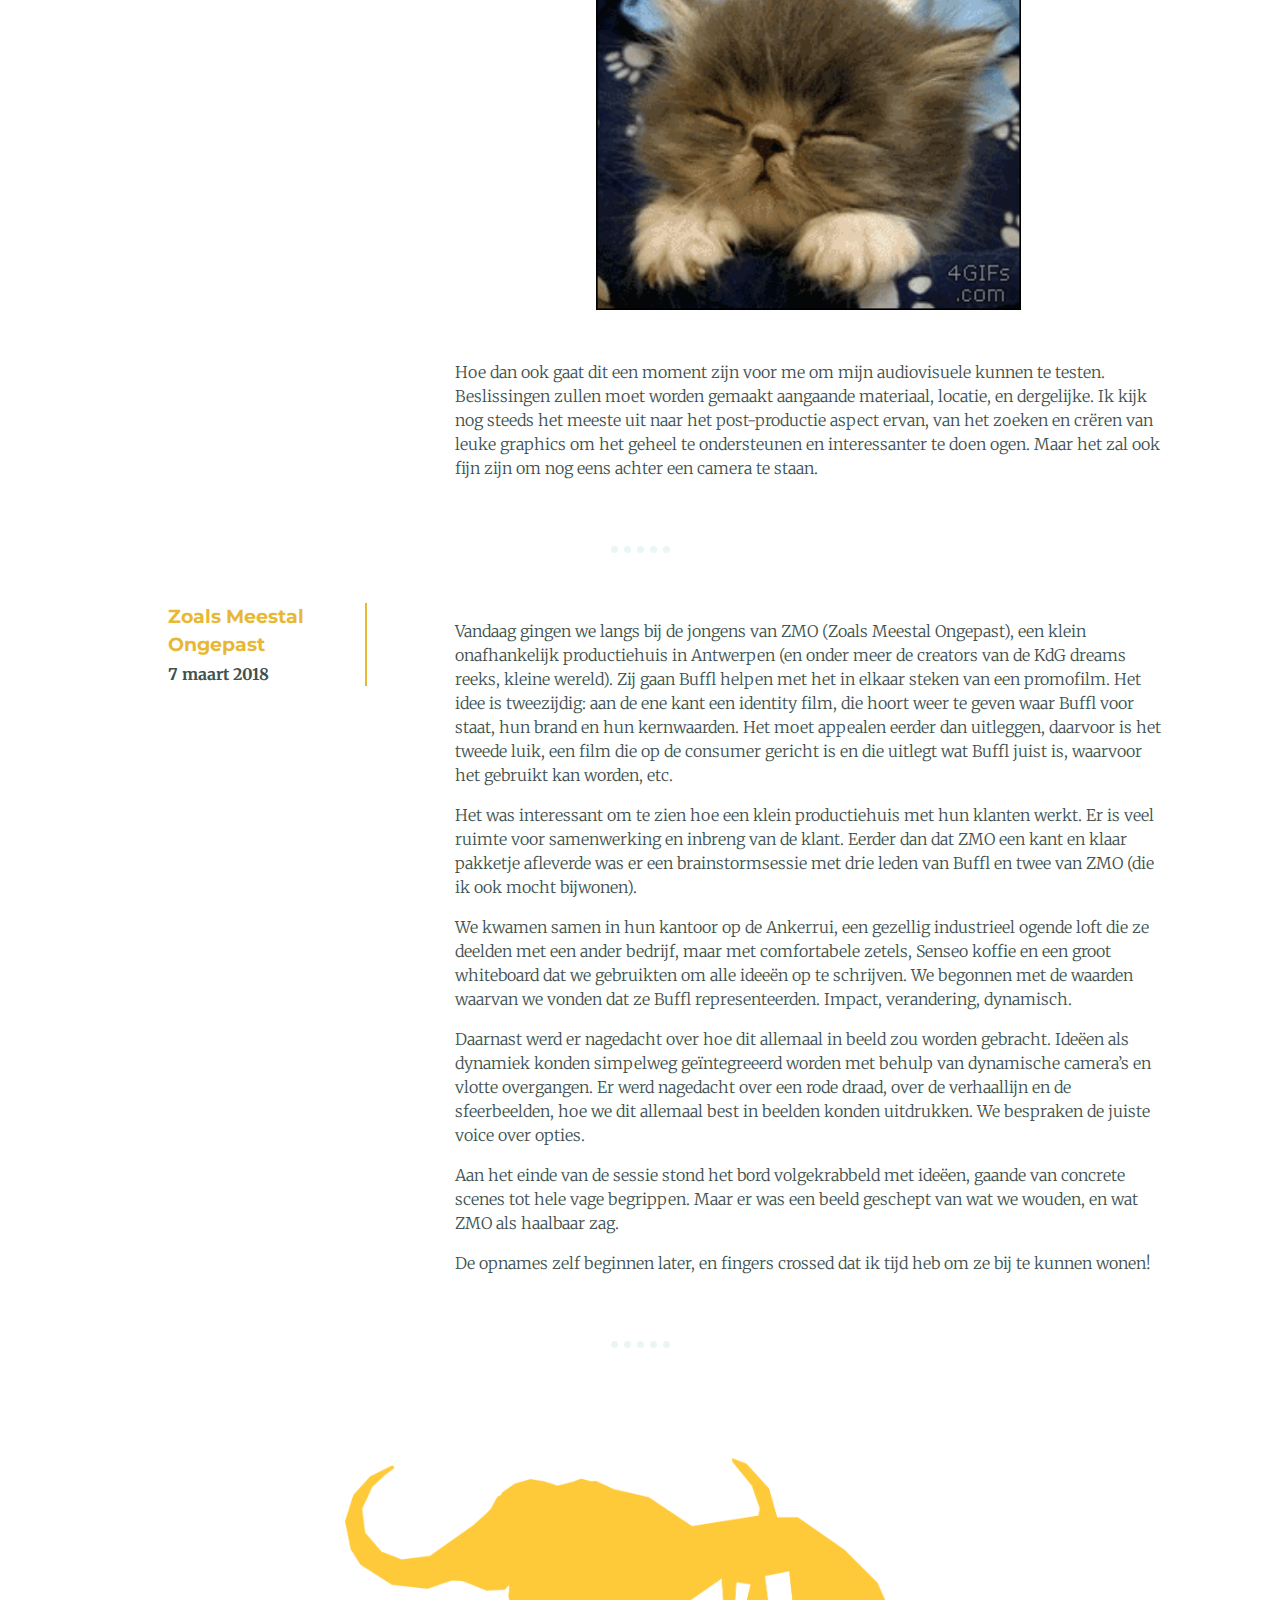
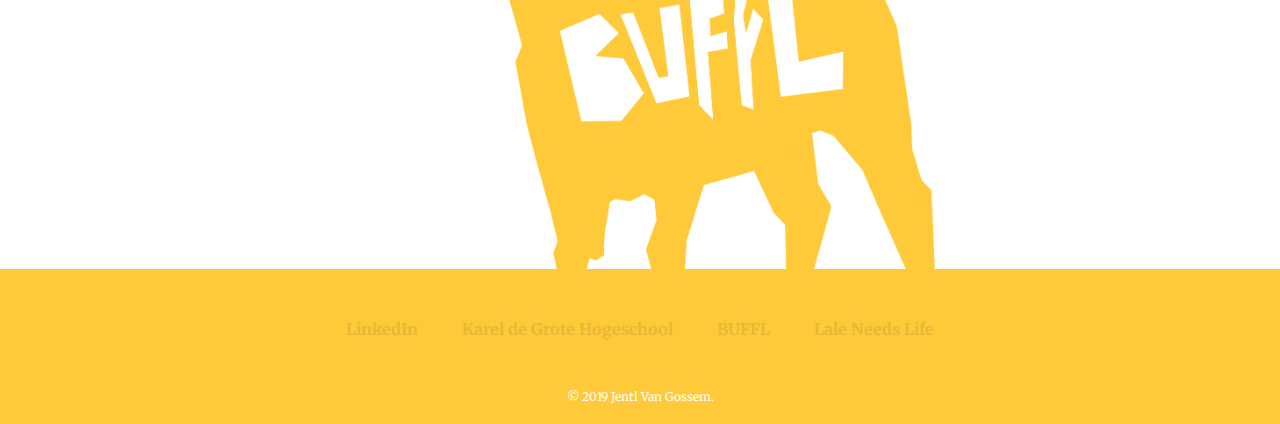
==== commit 1a835d1f: "corrected spelling errors" ====
--- a/blog.html
+++ b/blog.html
@@ -122,7 +122,7 @@
 
           </div>
           <div class="right blog-text">
-            <p class=”blog-text”>Waarom expressions dus wel degelijk zijn nu hebben. Het onderstaande 'particle effect' zou eindeloos veel werk zijn om manueel te maken, tot het onmogelijke toe.</p>
+            <p class=”blog-text”>Waarom expressions dus wel degelijk zijn nut hebben. Het onderstaande 'particle effect' zou eindeloos veel werk zijn om manueel te maken, tot het onmogelijke toe.</p>
             <iframe width="100%" height="500px" src="https://www.youtube.com/embed/hGnHDO51kpQ" frameborder="0" allow="accelerometer; autoplay; encrypted-media; gyroscope; picture-in-picture" allowfullscreen></iframe>
 
           </div>
@@ -154,7 +154,7 @@
 
           </div>
           <div class="right blog-text">
-            <p class=”blog-text”>Vandaag gingen we langs bij de jongens van ZMO (Zoals Meestal Ongepast), een klein onafhankelijk productiehuis in Antwerpen (en onder meer de creators van de KdG dreams reeks, kleine wereld). Zij gaan Buffl helpen met het in elkaar steken van een promofilm. Het idee is tweezijdag: aan de ene kant een identity film, die hoort weer te geven waar Buffl voor staat, hun brand en hun kernwaarden. Het moet appealen eerder dan uitleggen, daarvoor is het tweede luik, een film die op de consumer gericht is en die uitlegt wat Buffl juist is, waarvoor het gebruikt kan worden, etc. </p>
+            <p class=”blog-text”>Vandaag gingen we langs bij de jongens van ZMO (Zoals Meestal Ongepast), een klein onafhankelijk productiehuis in Antwerpen (en onder meer de creators van de KdG dreams reeks, kleine wereld). Zij gaan Buffl helpen met het in elkaar steken van een promofilm. Het idee is tweezijdig: aan de ene kant een identity film, die hoort weer te geven waar Buffl voor staat, hun brand en hun kernwaarden. Het moet appealen eerder dan uitleggen, daarvoor is het tweede luik, een film die op de consumer gericht is en die uitlegt wat Buffl juist is, waarvoor het gebruikt kan worden, etc. </p>
             <p class=”blog-text”>Het was interessant om te zien hoe een klein productiehuis met hun klanten werkt. Er is veel ruimte voor samenwerking en inbreng van de klant. Eerder dan dat ZMO een kant en klaar pakketje afleverde was er een brainstormsessie met drie leden van Buffl en twee van ZMO (die ik ook mocht bijwonen). </p>
             <p class=”blog-text”>We kwamen samen in hun kantoor op de Ankerrui, een gezellig industrieel ogende loft die ze deelden met een ander bedrijf, maar met comfortabele zetels, Senseo koffie en een groot whiteboard dat we gebruikten om alle ideeën op te schrijven. We begonnen met de waarden waarvan we vonden dat ze Buffl representeerden. Impact, verandering, dynamisch. </p>
             <p class=”blog-text”>Daarnast werd er nagedacht over hoe dit allemaal in beeld zou worden gebracht. Ideëen als dynamiek konden simpelweg geïntegreeerd worden met behulp van dynamische camera’s en vlotte overgangen. Er werd nagedacht over een rode draad, over de verhaallijn en de sfeerbeelden, hoe we dit allemaal best in beelden konden uitdrukken. We bespraken de juiste voice over opties. </p>
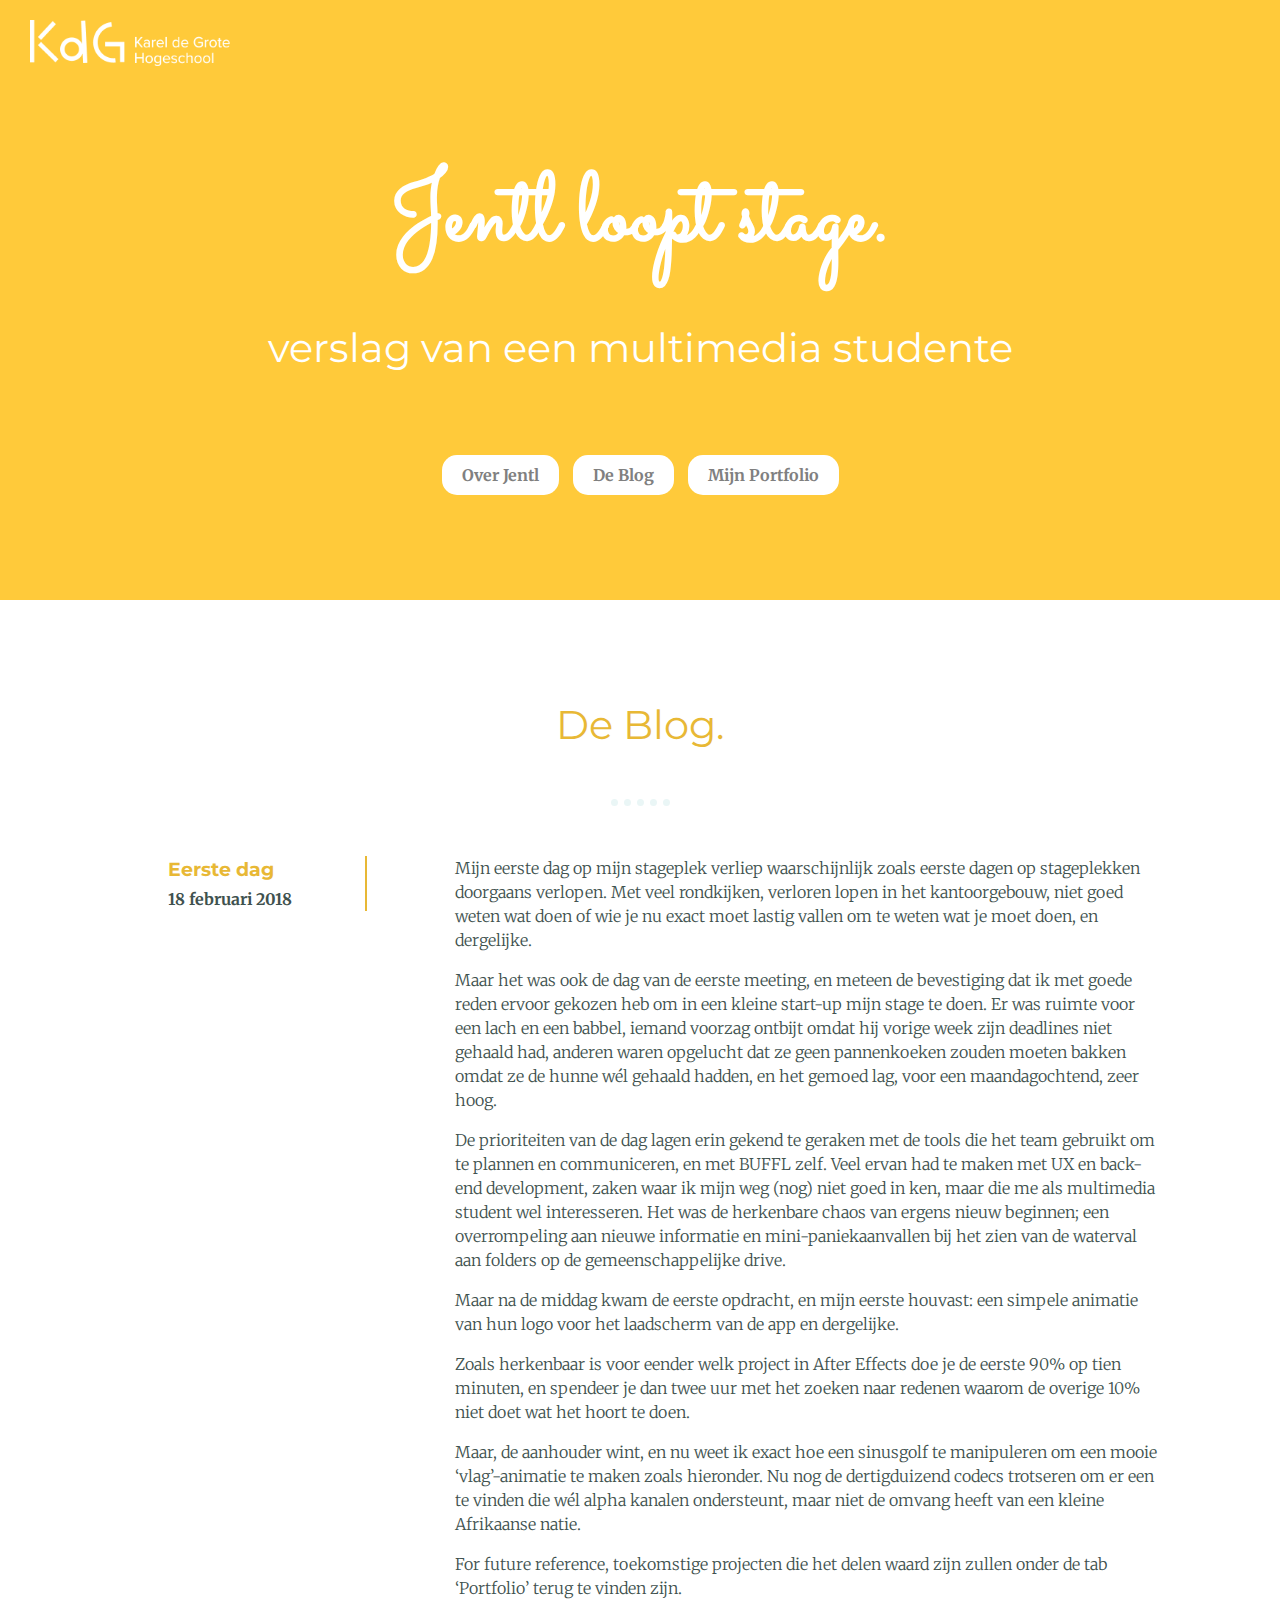
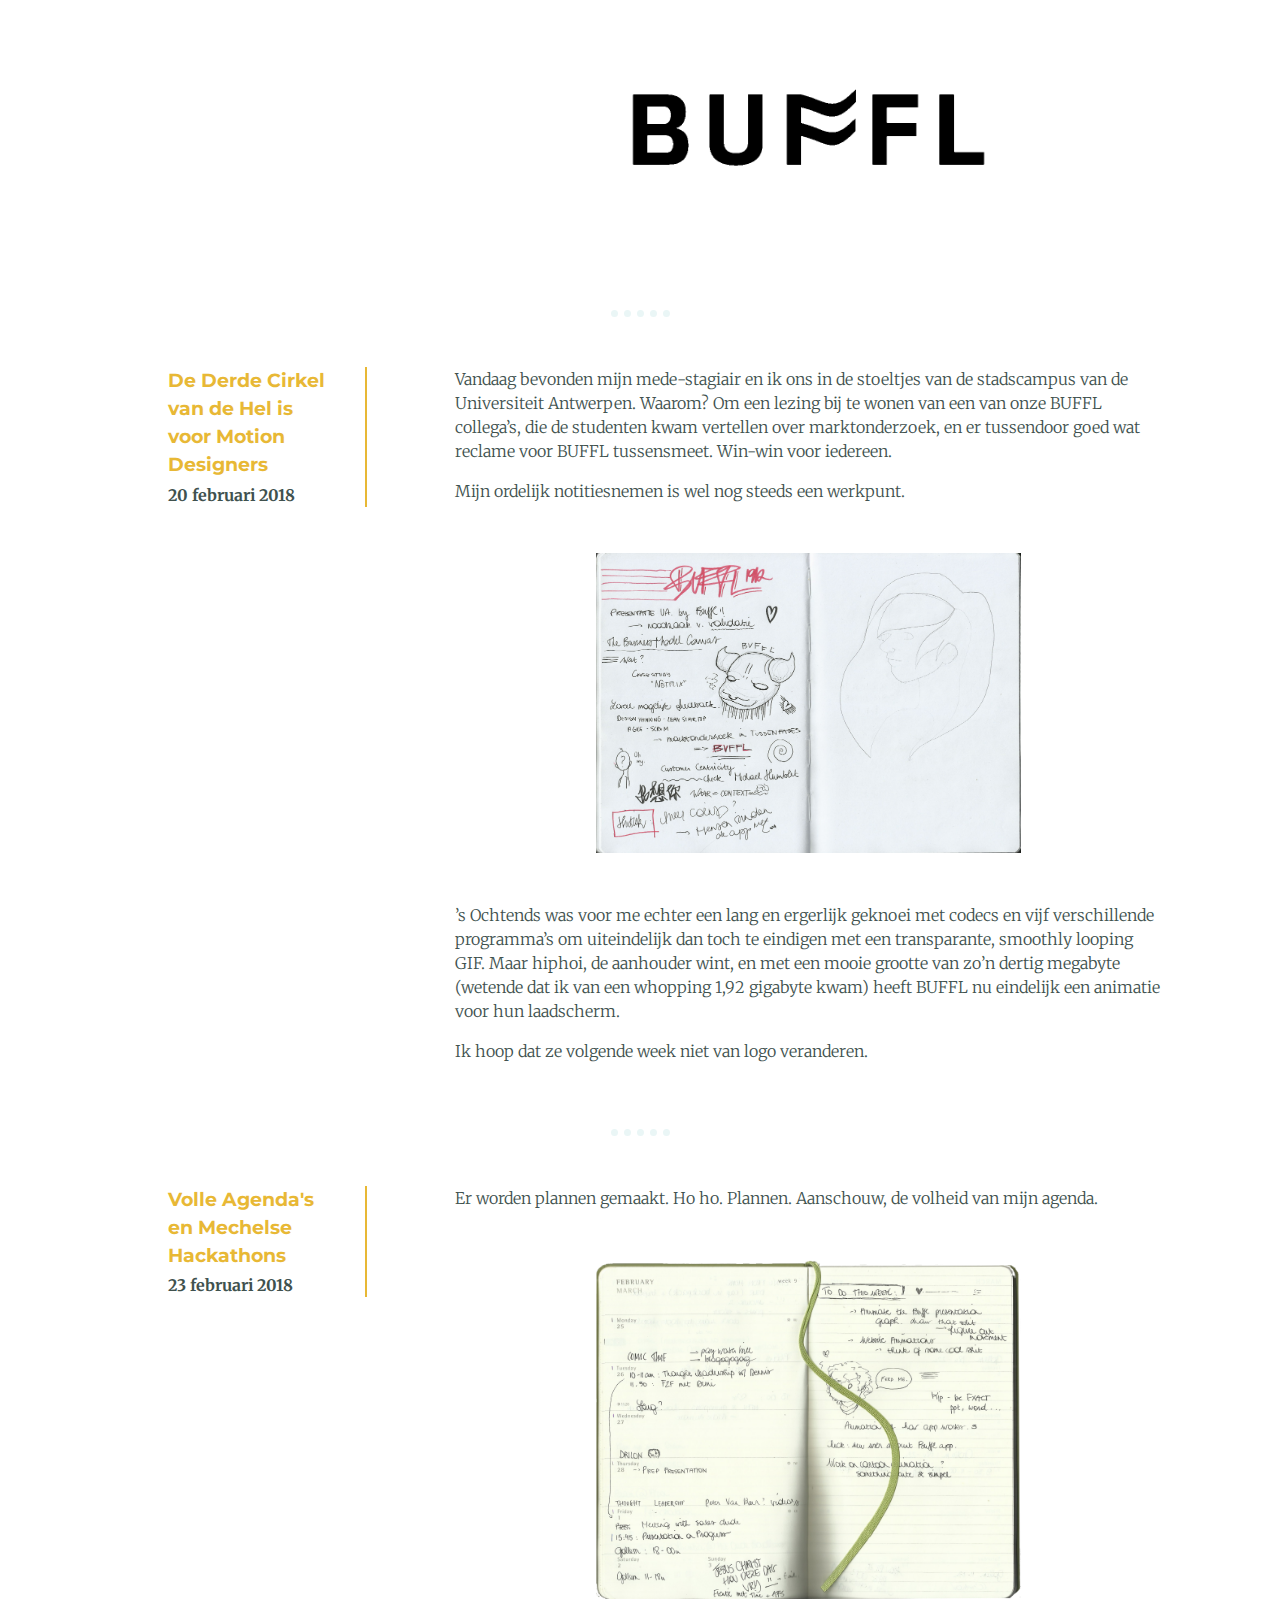
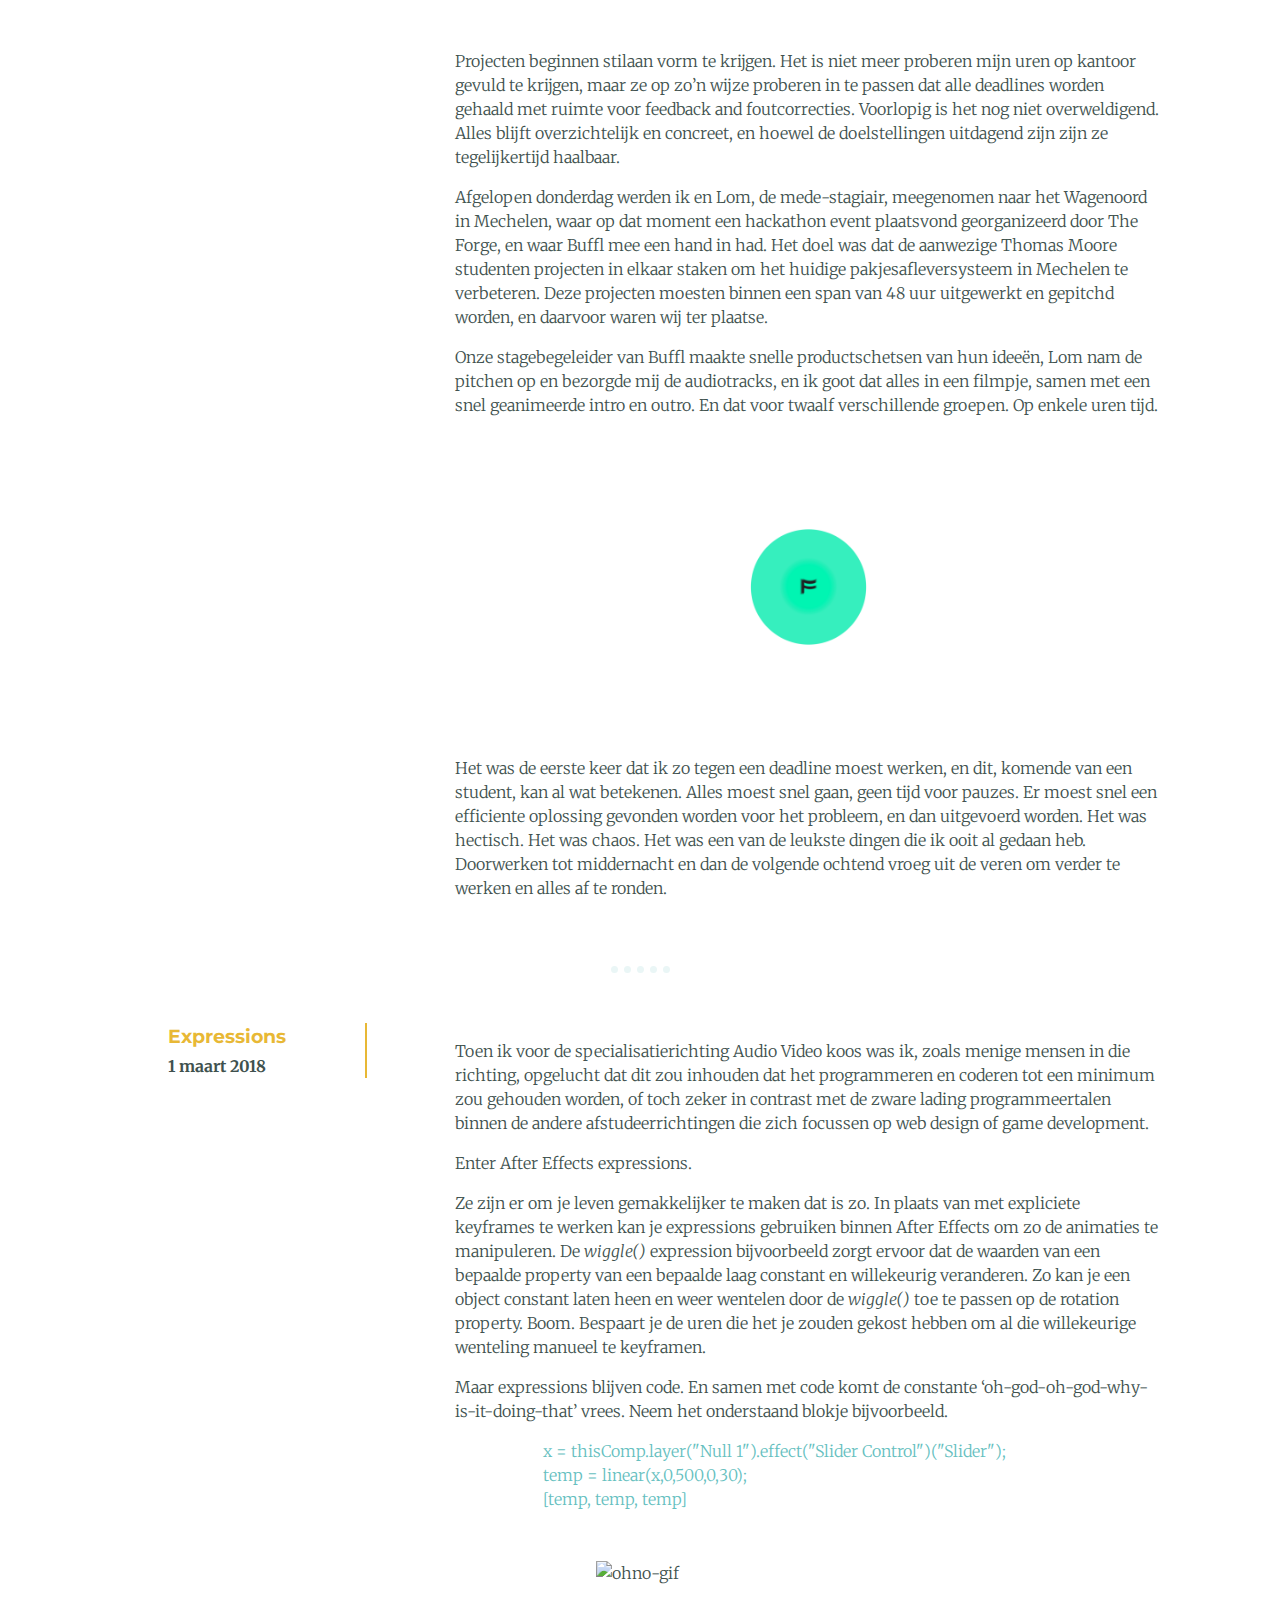
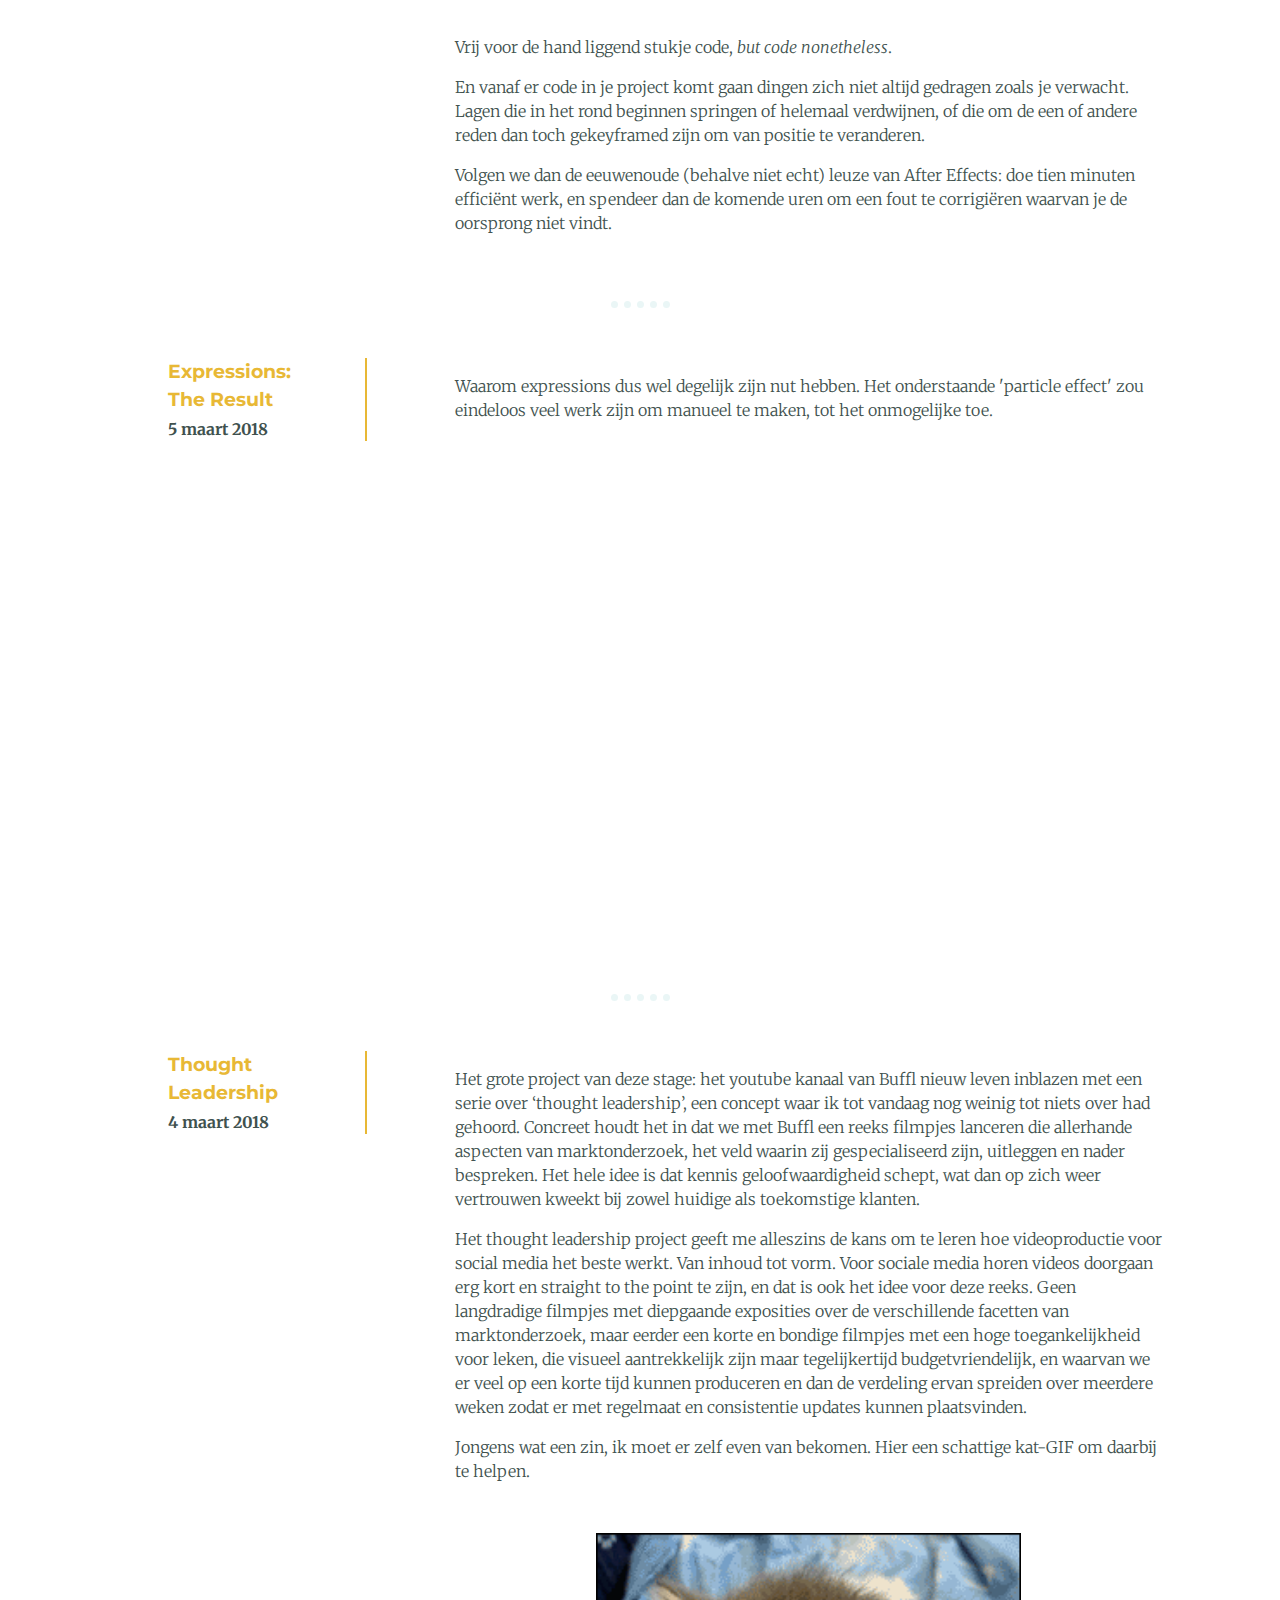
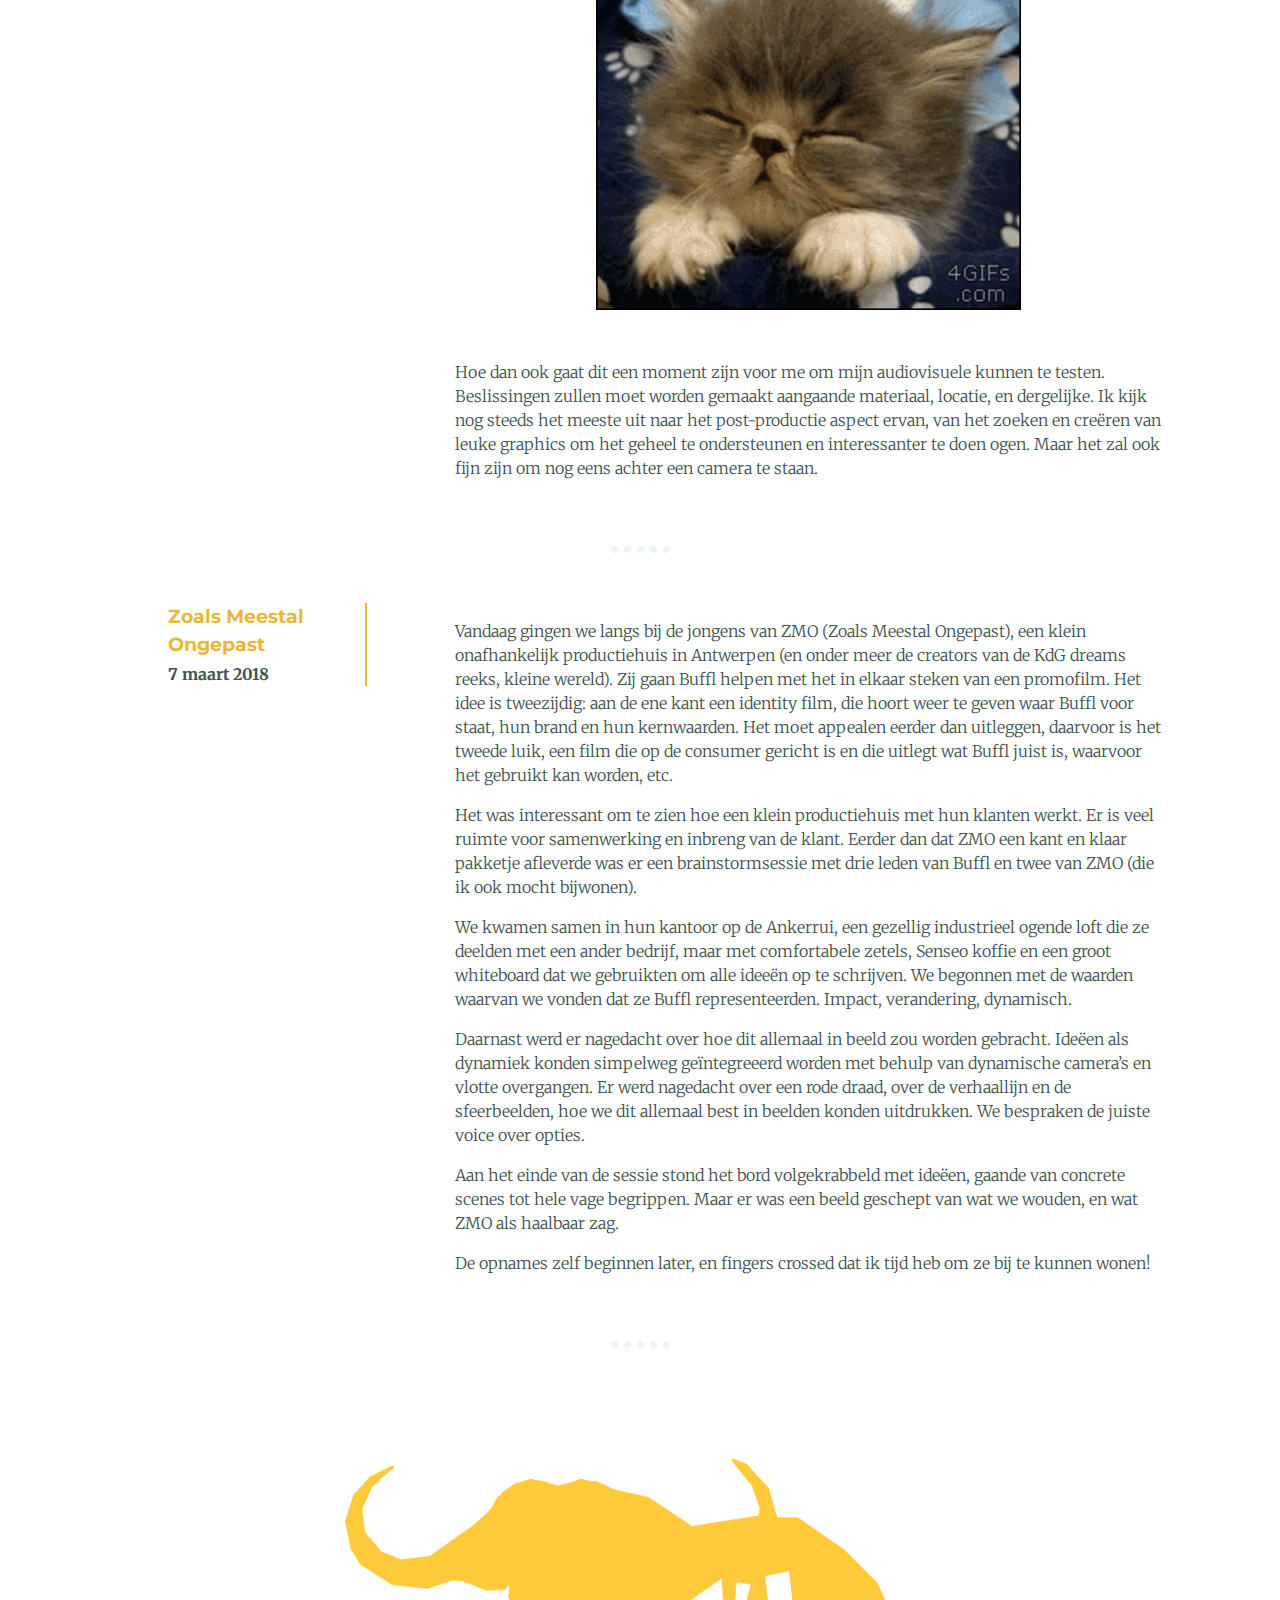
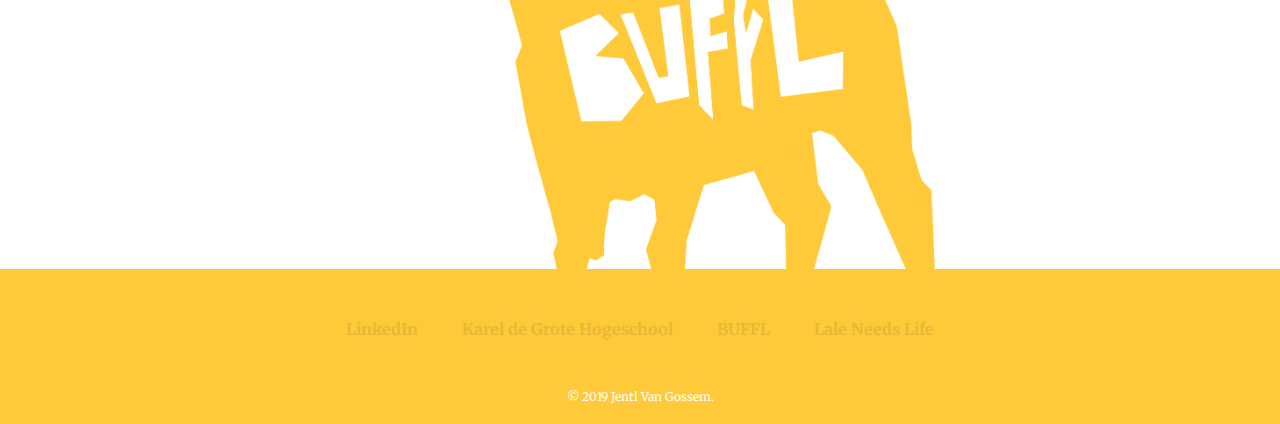
==== commit 56490c03: "corrected spelling error" ====
--- a/blog.html
+++ b/blog.html
@@ -140,7 +140,7 @@
             <p class=”blog-text”>Het thought leadership project geeft me alleszins de kans om te leren hoe videoproductie voor social media het beste werkt. Van inhoud tot vorm. Voor sociale media horen videos doorgaan erg kort en straight to the point te zijn, en dat is ook het idee voor deze reeks. Geen langdradige filmpjes met diepgaande exposities over de verschillende facetten van marktonderzoek, maar eerder een korte en bondige filmpjes met een hoge toegankelijkheid voor leken, die visueel aantrekkelijk zijn maar tegelijkertijd budgetvriendelijk, en waarvan we er veel op een korte tijd kunnen produceren en dan de verdeling ervan spreiden over meerdere weken zodat er met regelmaat en consistentie updates kunnen plaatsvinden. </p>
             <p class=”blog-text”>Jongens wat een zin, ik moet er zelf even van bekomen. Hier een schattige kat-GIF om daarbij te helpen. </p>
             <img class="logo-animated-blog" src="images/gifs/cat.gif" alt="cat-gif">
-            <p class=”blog-text”>Hoe dan ook gaat dit een moment zijn voor me om mijn audiovisuele kunnen te testen. Beslissingen zullen moet worden gemaakt aangaande materiaal, locatie, en dergelijke. Ik kijk nog steeds het meeste uit naar het post-productie aspect ervan, van het zoeken en crëren van leuke graphics om het geheel te ondersteunen en interessanter te doen ogen. Maar het zal ook fijn zijn om nog eens achter een camera te staan.</p>
+            <p class=”blog-text”>Hoe dan ook gaat dit een moment zijn voor me om mijn audiovisuele kunnen te testen. Beslissingen zullen moet worden gemaakt aangaande materiaal, locatie, en dergelijke. Ik kijk nog steeds het meeste uit naar het post-productie aspect ervan, van het zoeken en creëren van leuke graphics om het geheel te ondersteunen en interessanter te doen ogen. Maar het zal ook fijn zijn om nog eens achter een camera te staan.</p>
 
           </div>
     </div>
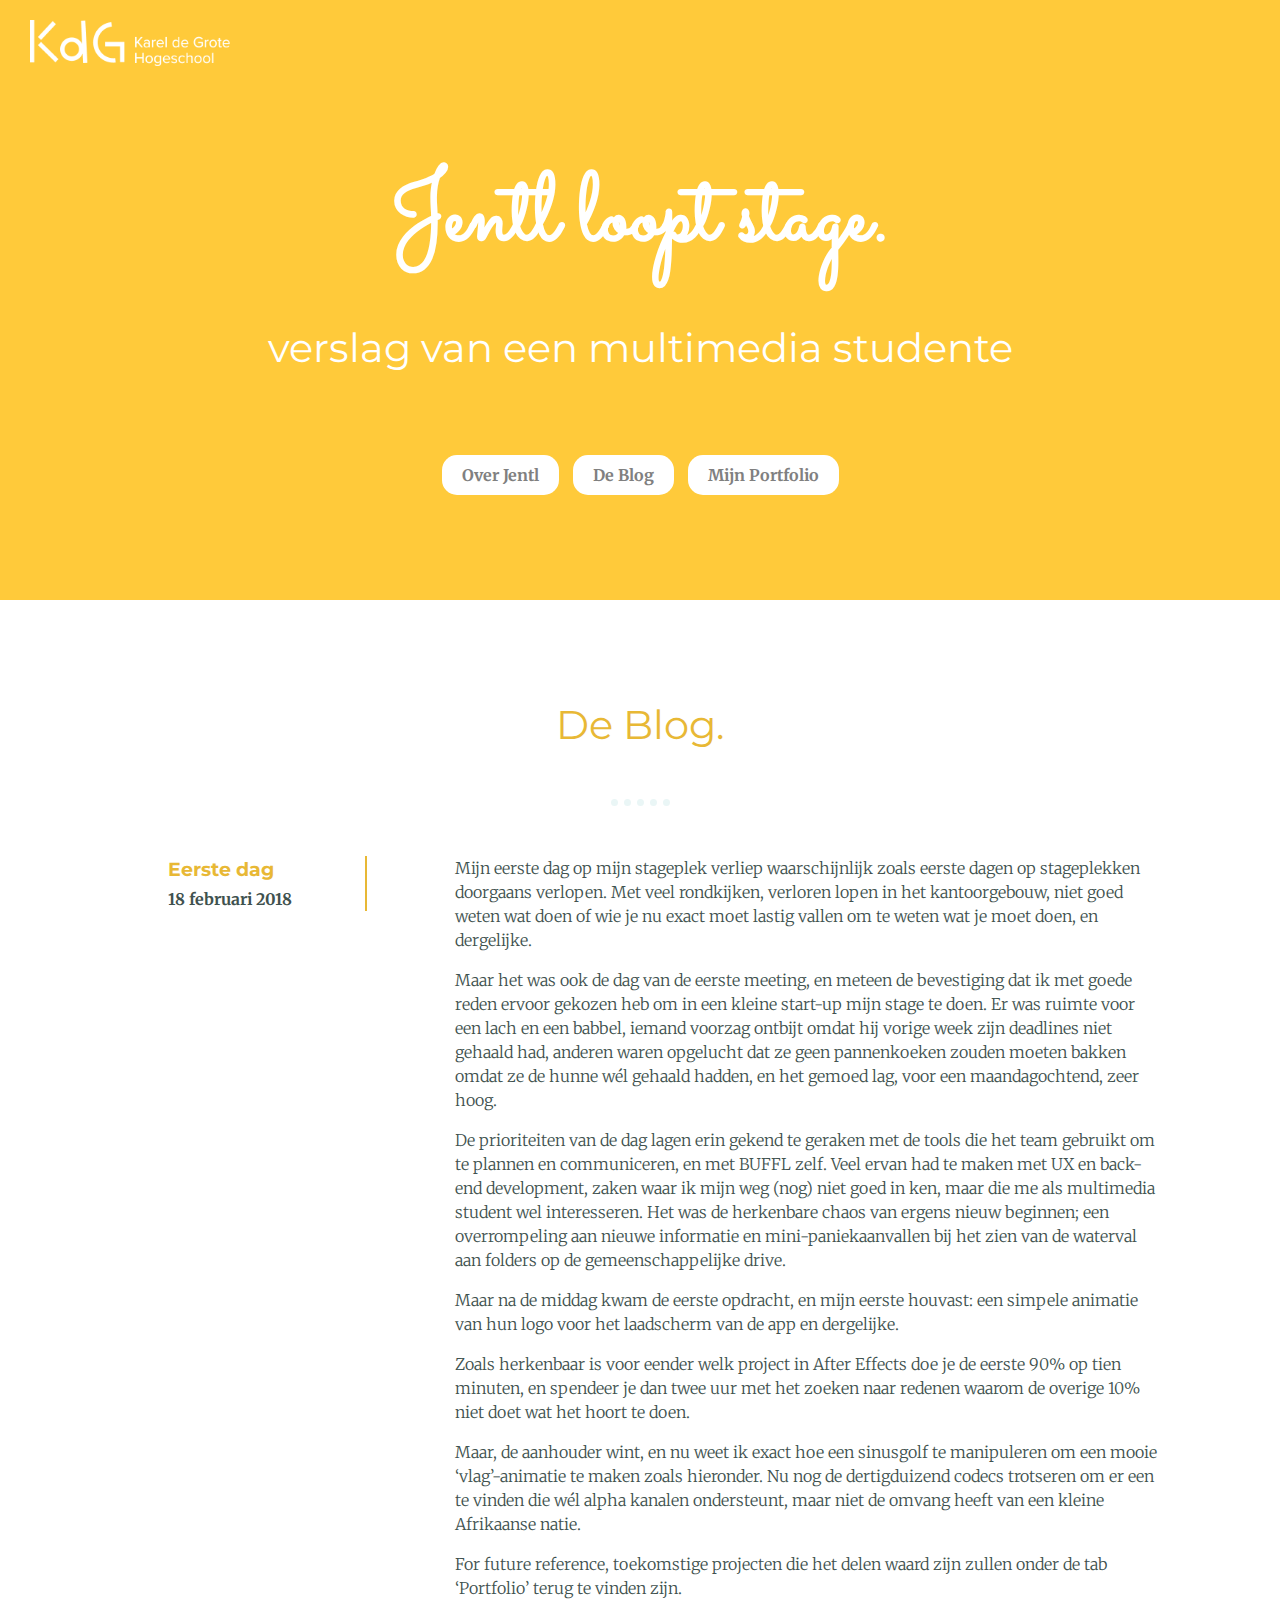
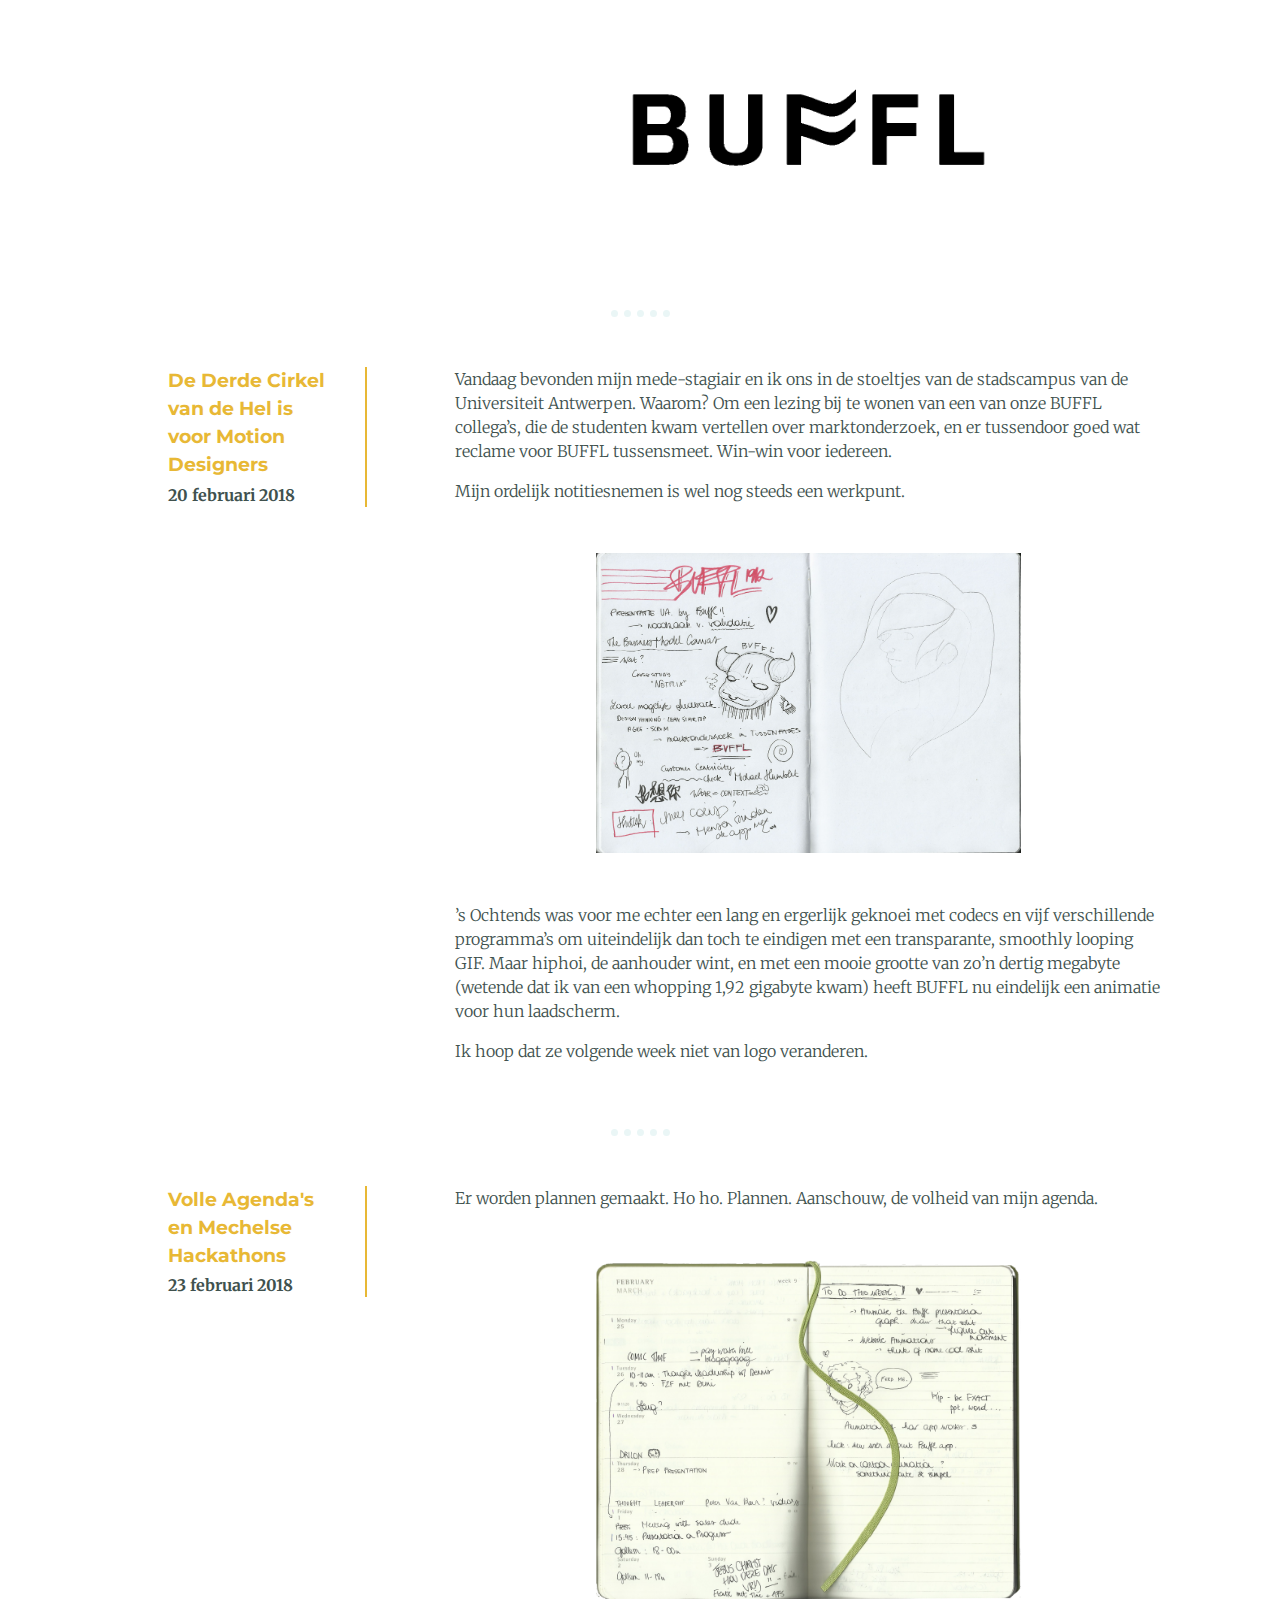
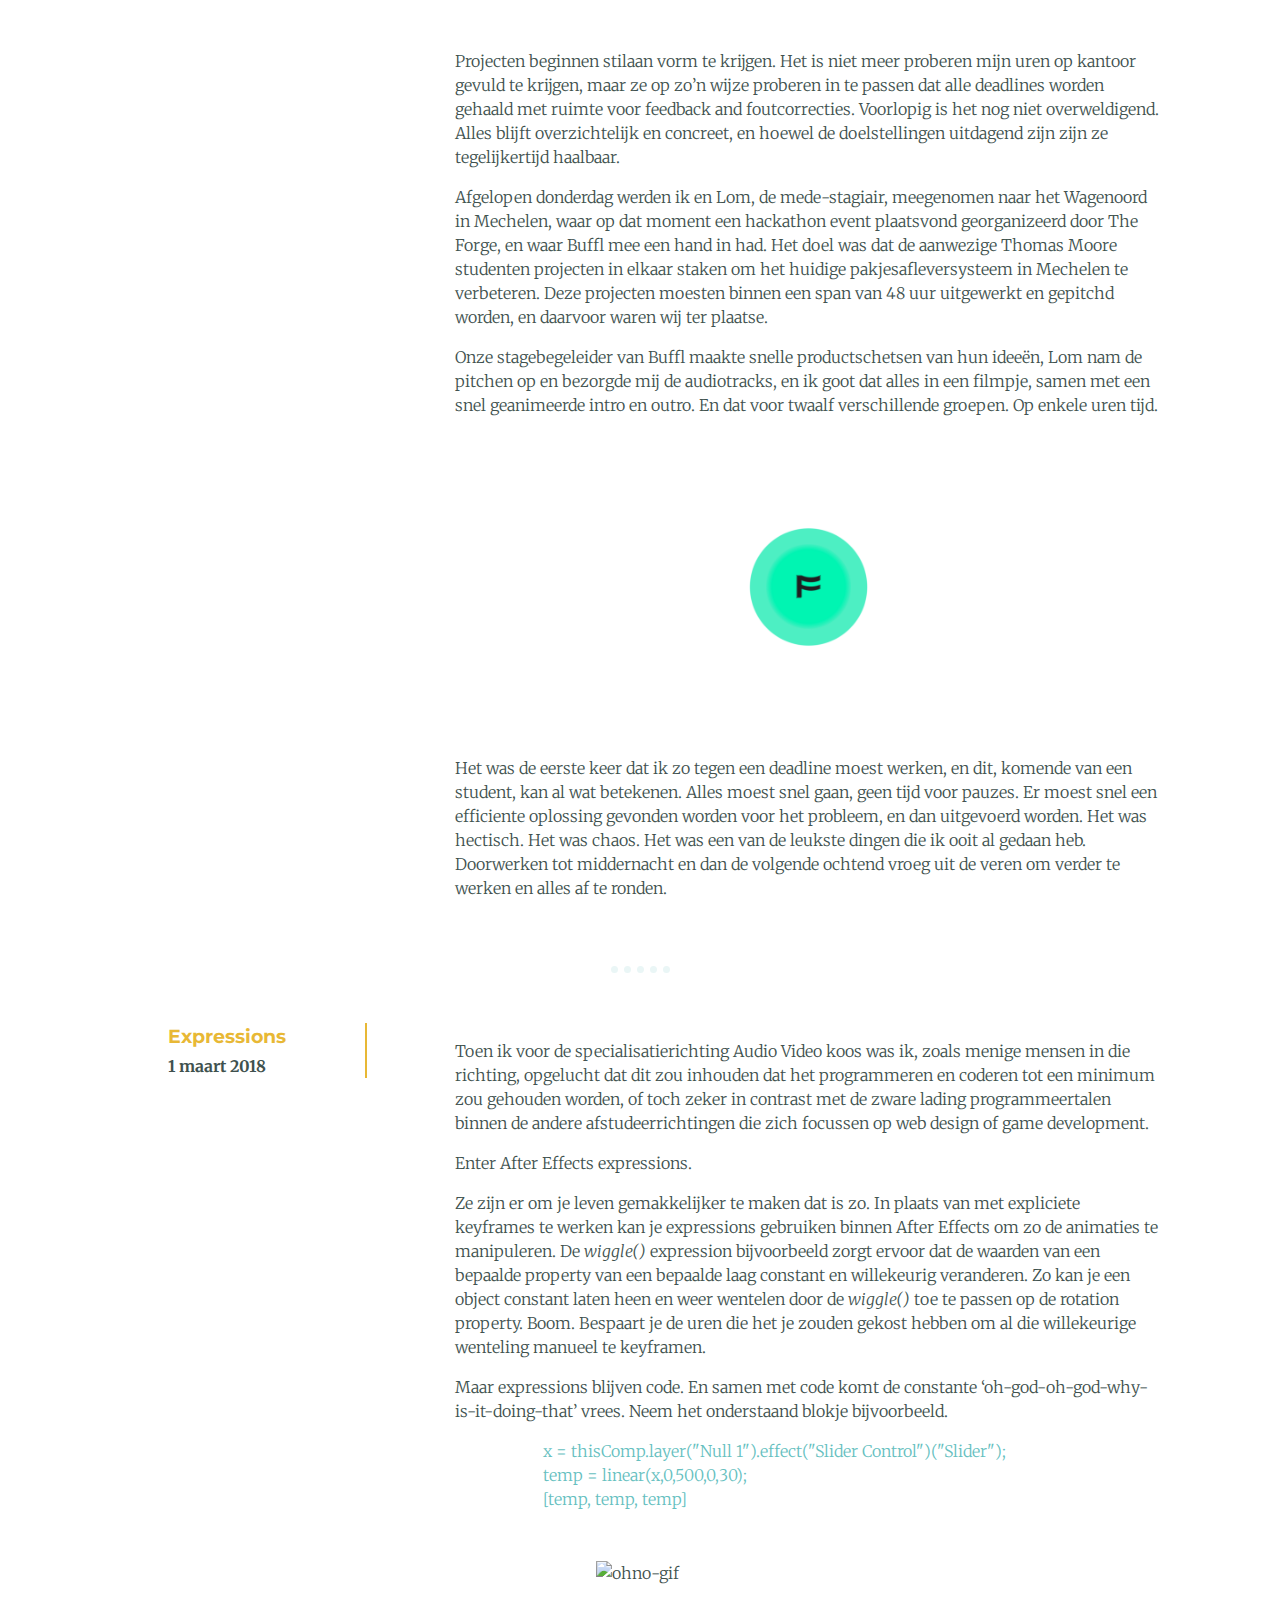
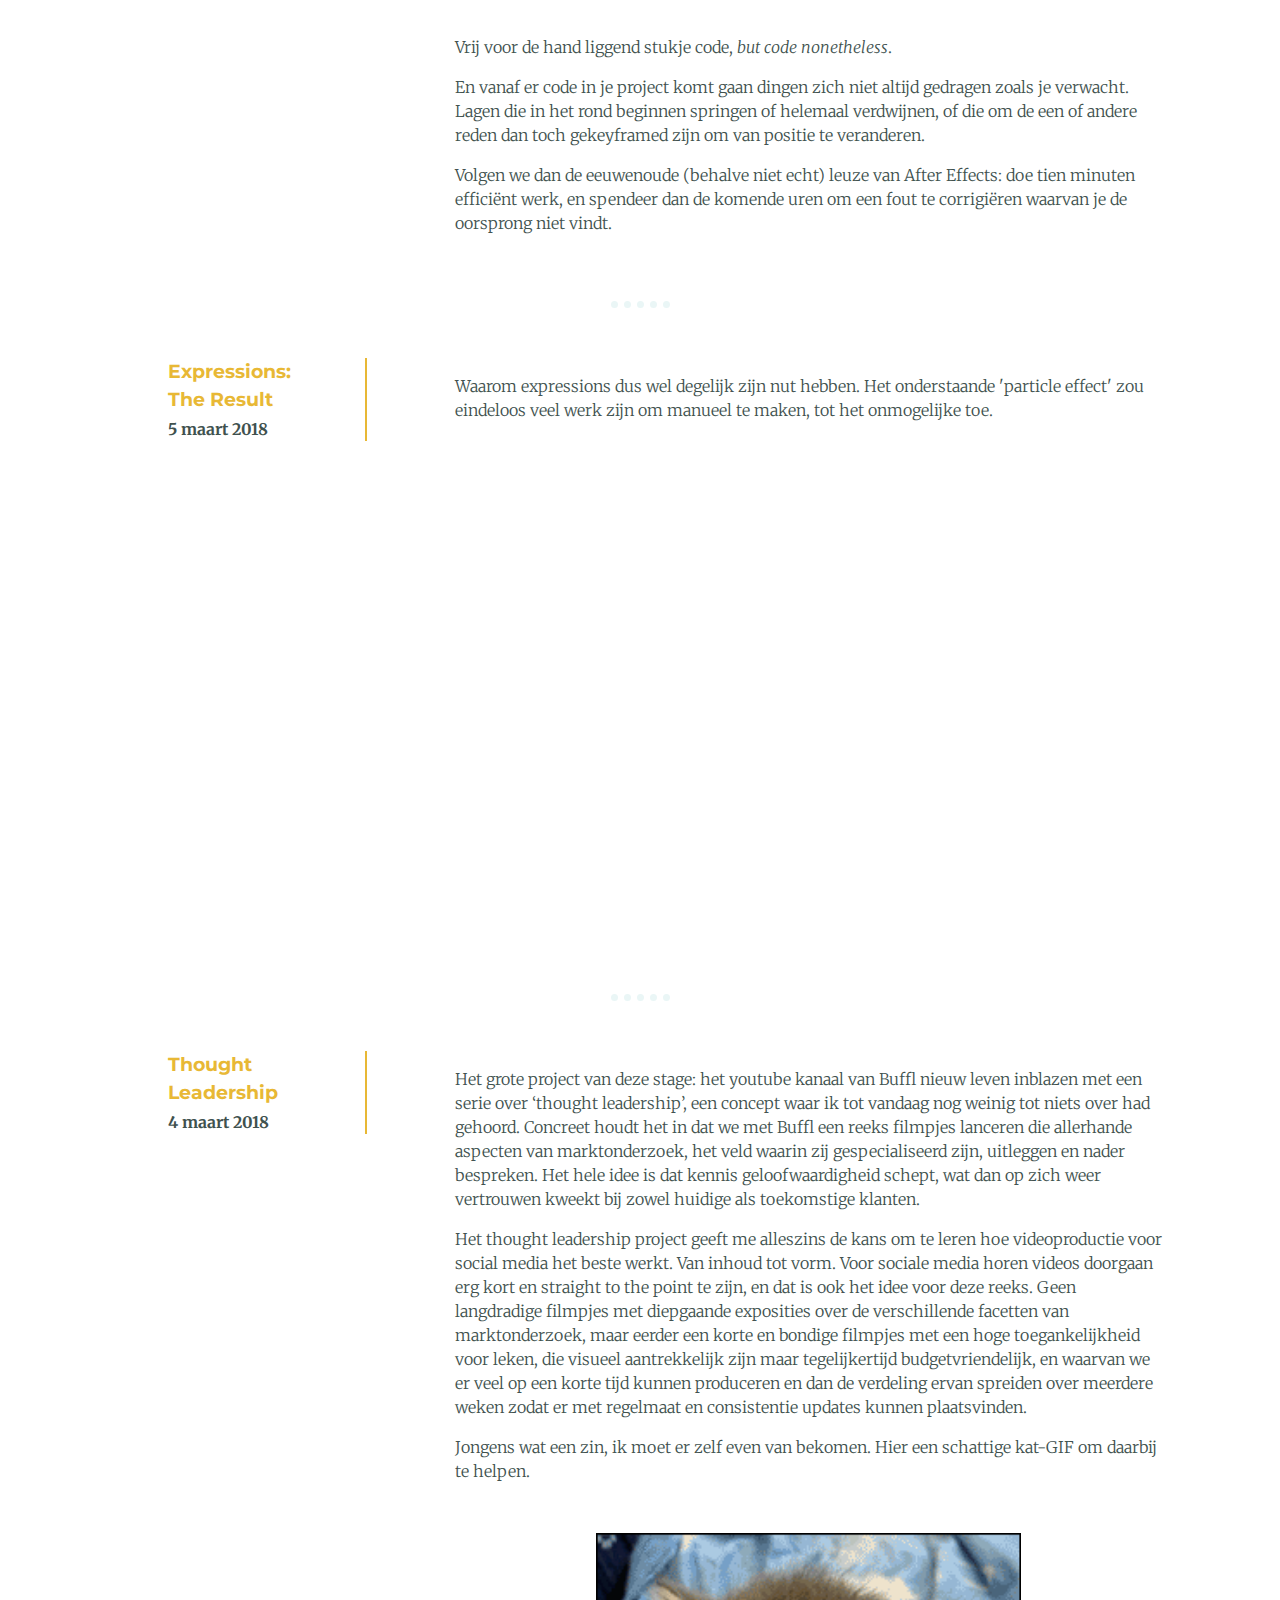
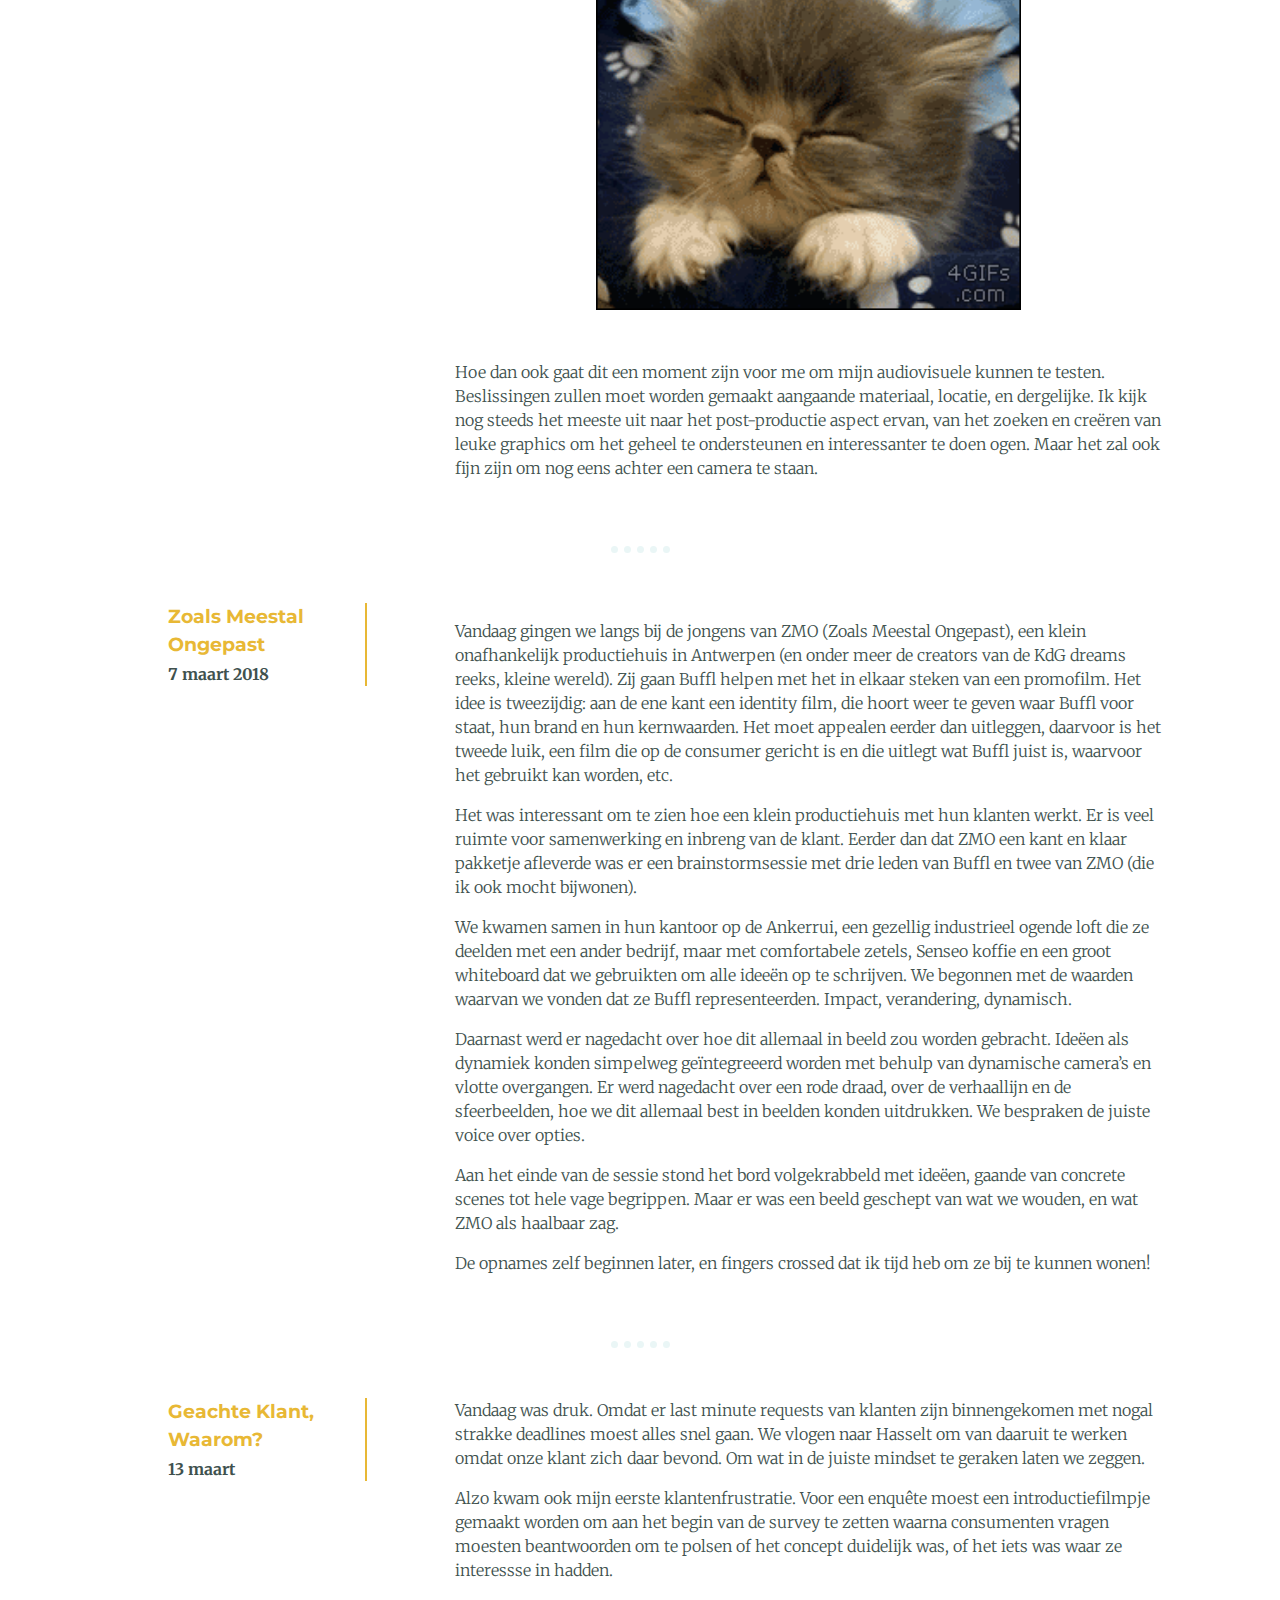
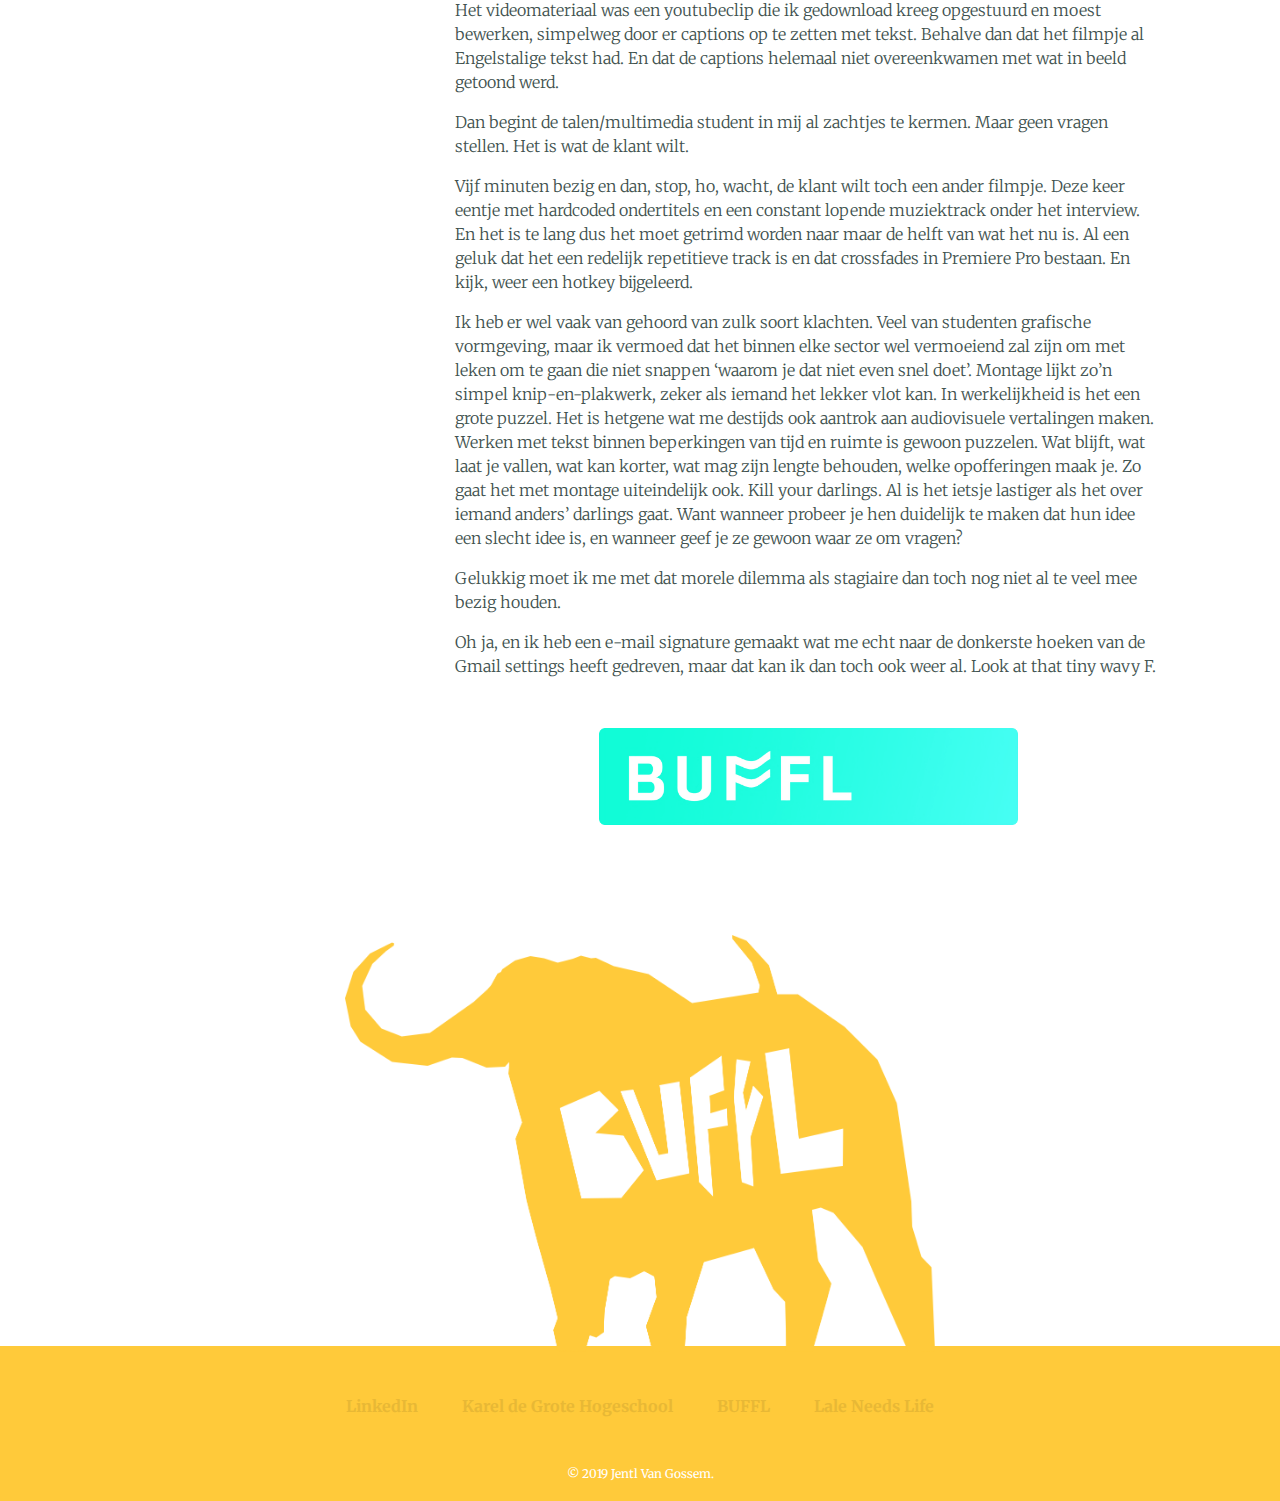
==== commit 86387af5: "New post" ====
--- a/blog.html
+++ b/blog.html
@@ -163,6 +163,29 @@
           </div>
     </div>
     <hr>
+    <div class="blog-post">
+
+          <div class="left">
+            <h3 class="blog-title">Geachte Klant, Waarom?</h3>
+            <p class="blog-date">13 maart</p>
+
+          </div>
+          <div class="right">
+            <p class="blog-text">Vandaag was druk. Omdat er last minute requests van klanten zijn binnengekomen met nogal strakke deadlines moest alles snel gaan. We vlogen naar Hasselt om van daaruit te werken omdat onze klant zich daar bevond. Om wat in de juiste mindset te geraken laten we zeggen. </p>
+            <p class="blog-text">Alzo kwam ook mijn eerste klantenfrustratie. Voor een enquête moest een introductiefilmpje gemaakt worden om aan het begin van de survey te zetten waarna consumenten vragen moesten beantwoorden om te polsen of het concept duidelijk was, of het iets was waar ze interessse in hadden. </p>
+            <p class="blog-text">Het videomateriaal was een youtubeclip die ik gedownload kreeg opgestuurd en moest bewerken, simpelweg door er captions op te zetten met tekst. Behalve dan dat het filmpje al Engelstalige tekst had. En dat de captions helemaal niet overeenkwamen met wat in beeld getoond werd. </p>
+            <p class="blog-text">Dan begint de talen/multimedia student in mij al zachtjes te kermen. Maar geen vragen stellen. Het is wat de klant wilt. </p>
+            <p class="blog-text">Vijf minuten bezig en dan, stop, ho, wacht, de klant wilt toch een ander filmpje. Deze keer eentje met hardcoded ondertitels en een constant lopende muziektrack onder het interview. En het is te lang dus het moet getrimd worden naar maar de helft van wat het nu is. Al een geluk dat het een redelijk repetitieve track is en dat crossfades in Premiere Pro bestaan. En kijk, weer een hotkey bijgeleerd. </p>
+            <p class="blog-text">Ik heb er wel vaak van gehoord van zulk soort klachten. Veel van studenten grafische vormgeving, maar ik vermoed dat het binnen elke sector wel vermoeiend zal zijn om met leken om te gaan die niet snappen ‘waarom je dat niet even snel doet’. Montage lijkt zo’n simpel knip-en-plakwerk, zeker als iemand het lekker vlot kan. In werkelijkheid is het een grote puzzel. Het is hetgene wat me destijds ook aantrok aan audiovisuele vertalingen maken. Werken met tekst binnen beperkingen van tijd en ruimte is gewoon puzzelen. Wat blijft, wat laat je vallen, wat kan korter, wat mag zijn lengte behouden, welke opofferingen maak je. Zo gaat het met montage uiteindelijk ook. Kill your darlings. Al is het ietsje lastiger als het over iemand anders’ darlings gaat. Want wanneer probeer je hen duidelijk te maken dat hun idee een slecht idee is, en wanneer geef je ze gewoon waar ze om vragen? </p>
+            <p class="blog-text">Gelukkig moet ik me met dat morele dilemma als stagiaire dan toch nog niet al te veel mee bezig houden.</p>
+
+            <p class="blog-text">
+              Oh ja, en ik heb een e-mail signature gemaakt wat me echt naar de donkerste hoeken van de Gmail settings heeft gedreven, maar dat kan ik dan toch ook weer al. Look at that tiny wavy F.
+            </p>
+            <img class="logo-animated-blog" src="images/banner.gif" alt="banner-animated">
+          </div>
+    </div>
+
     <img class="buffl-img" src="images/buffl.png" alt="buffl-img">
 
   </div>
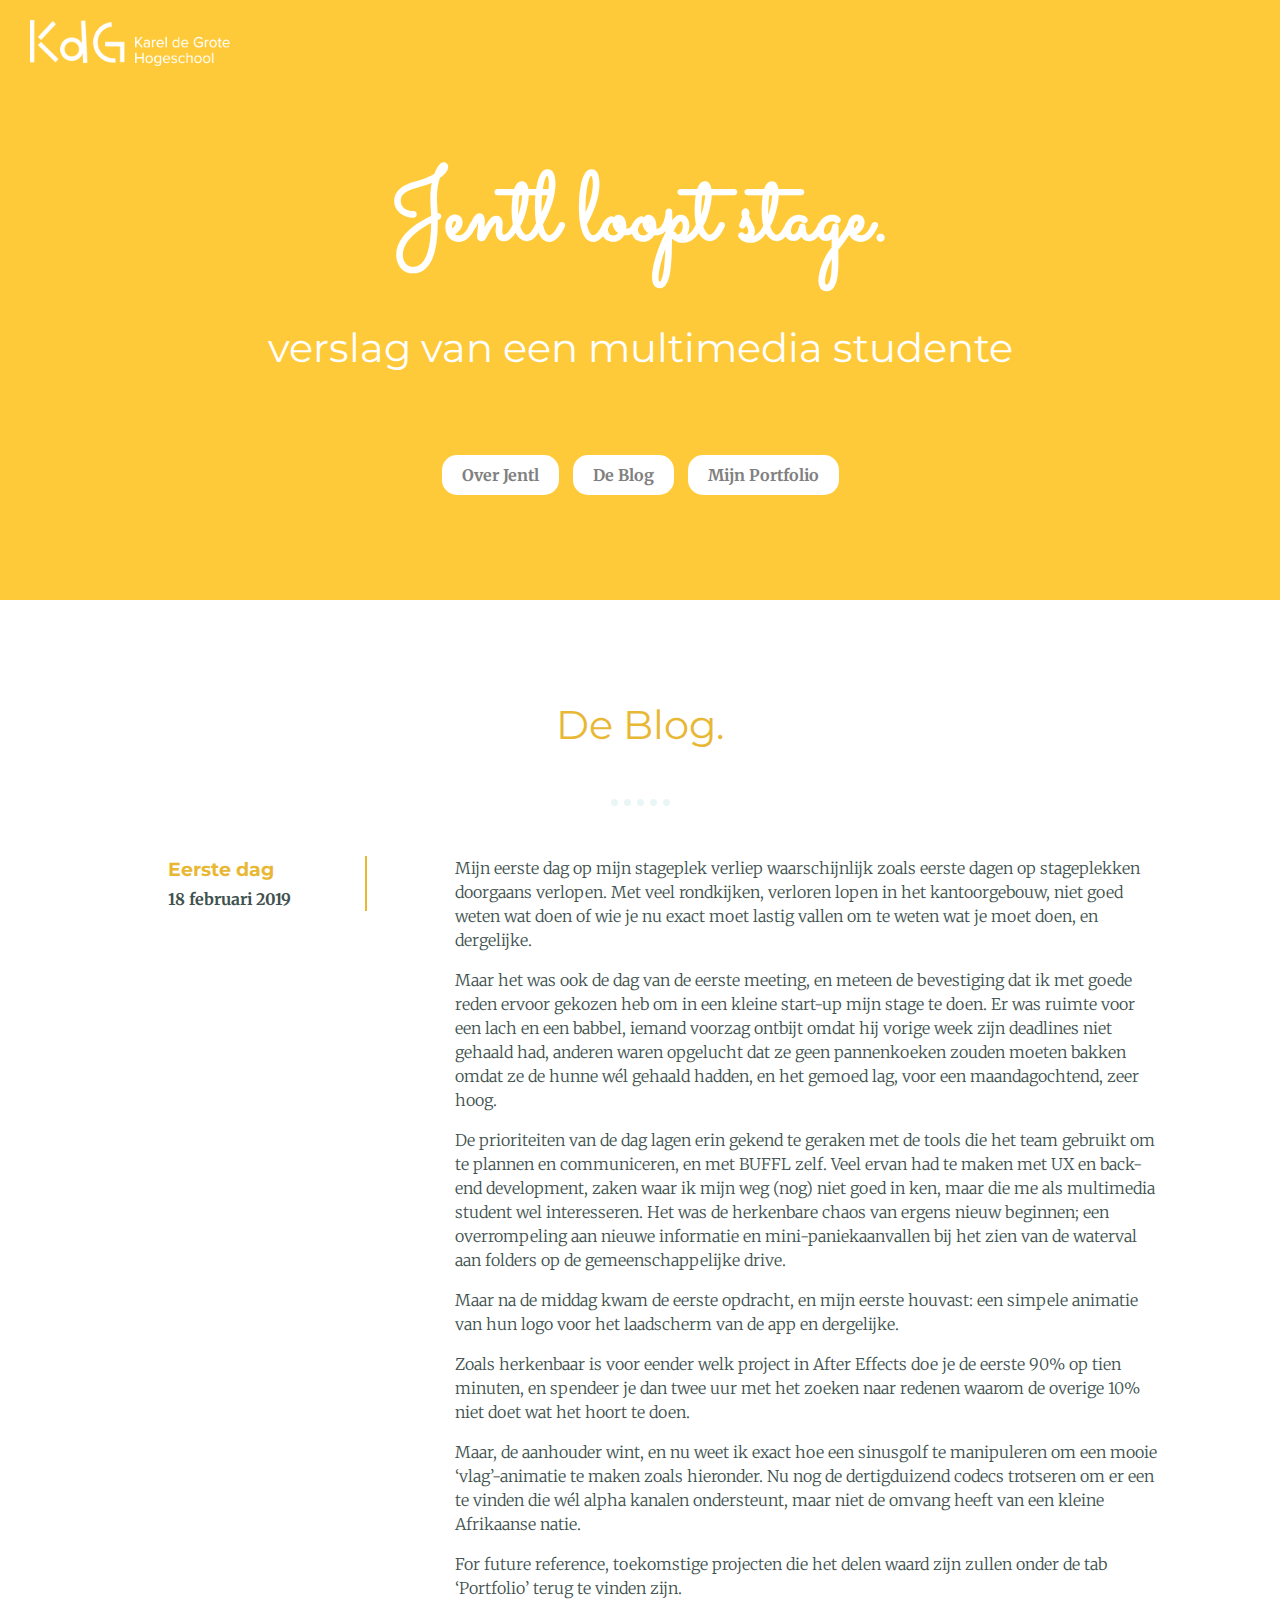
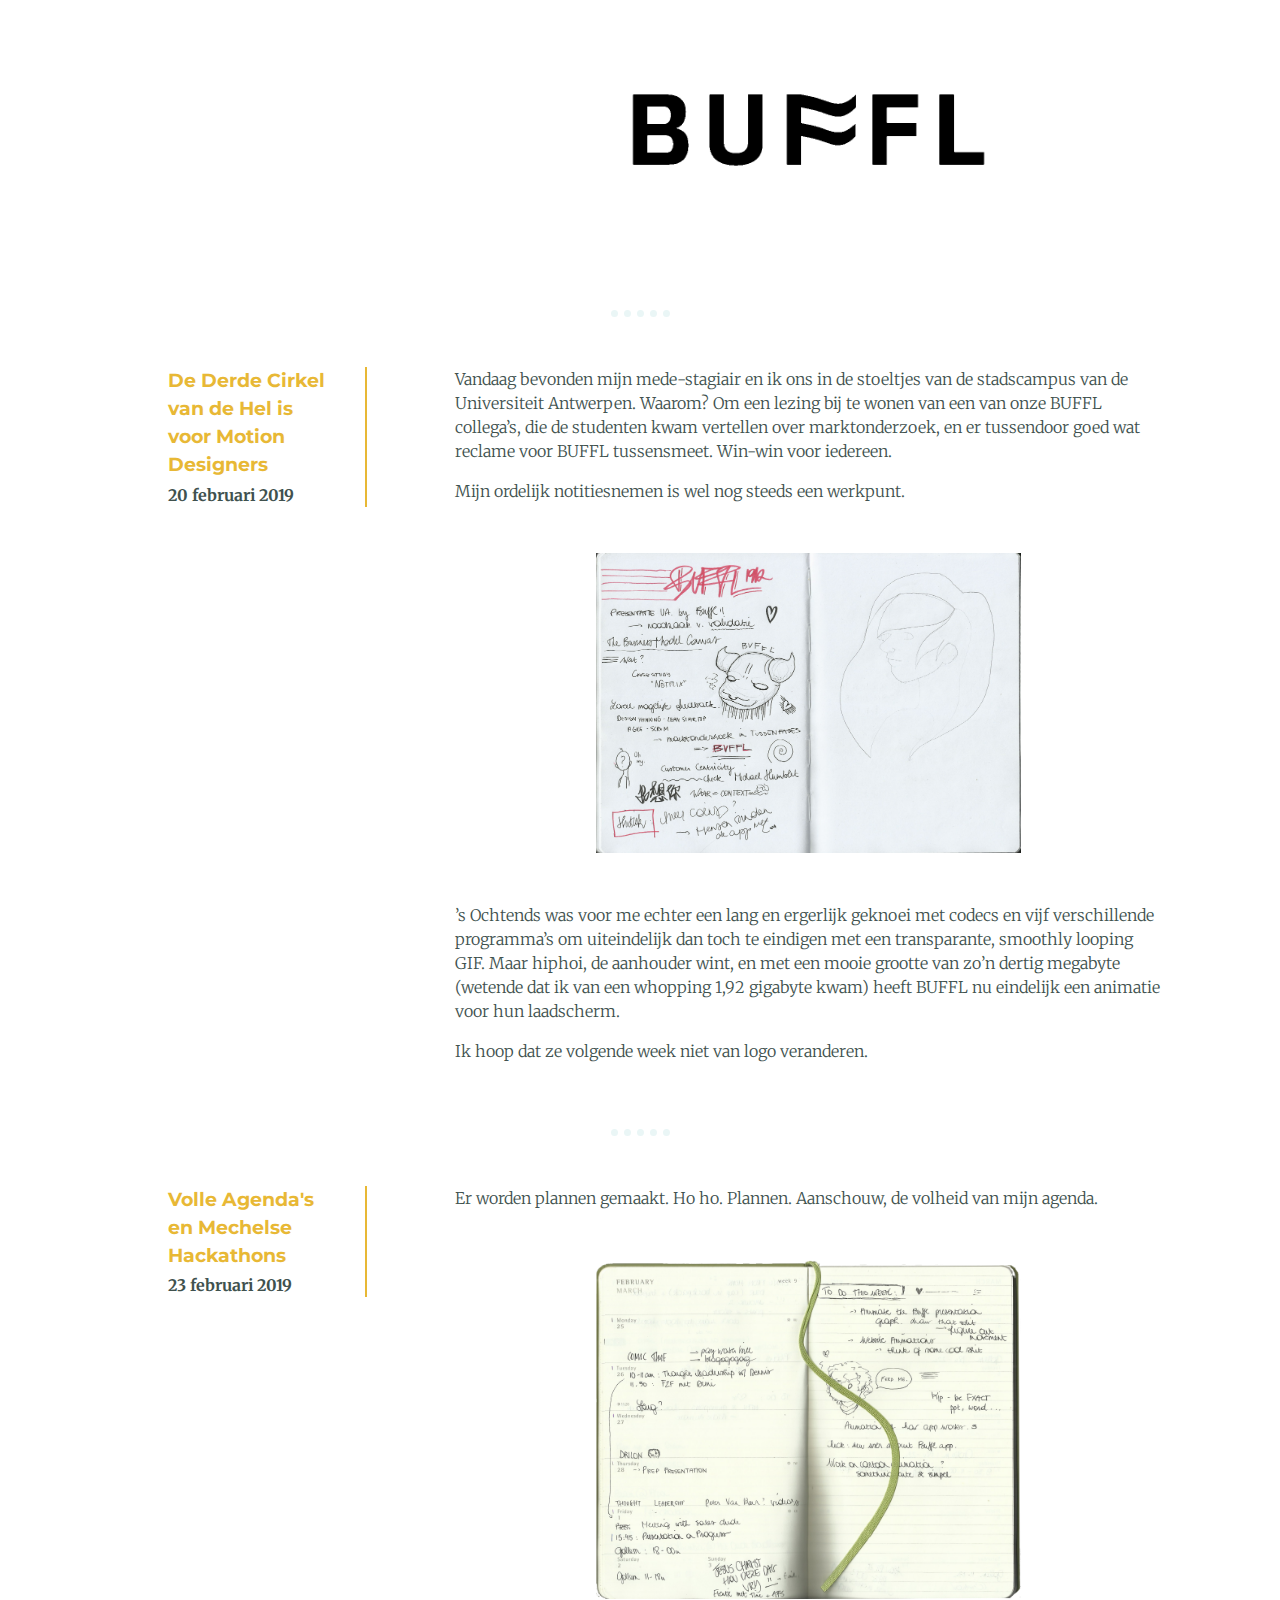
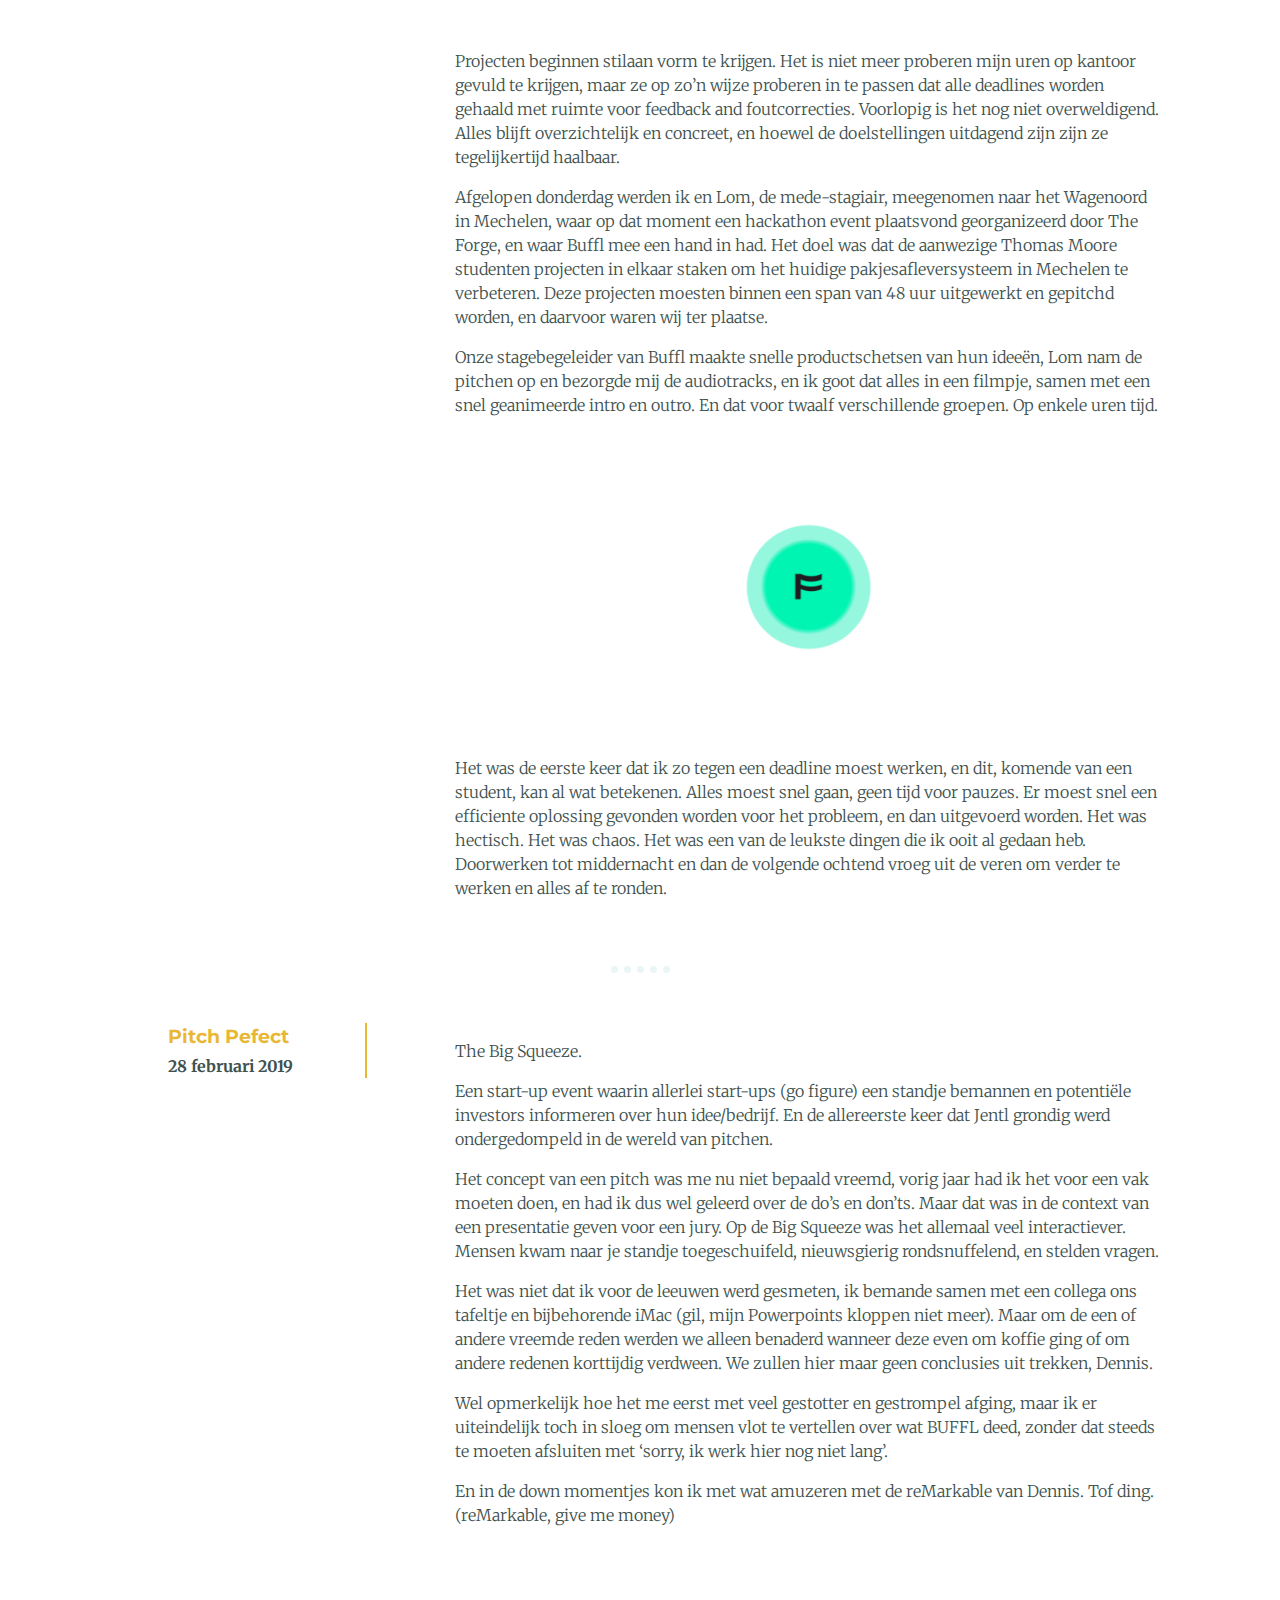
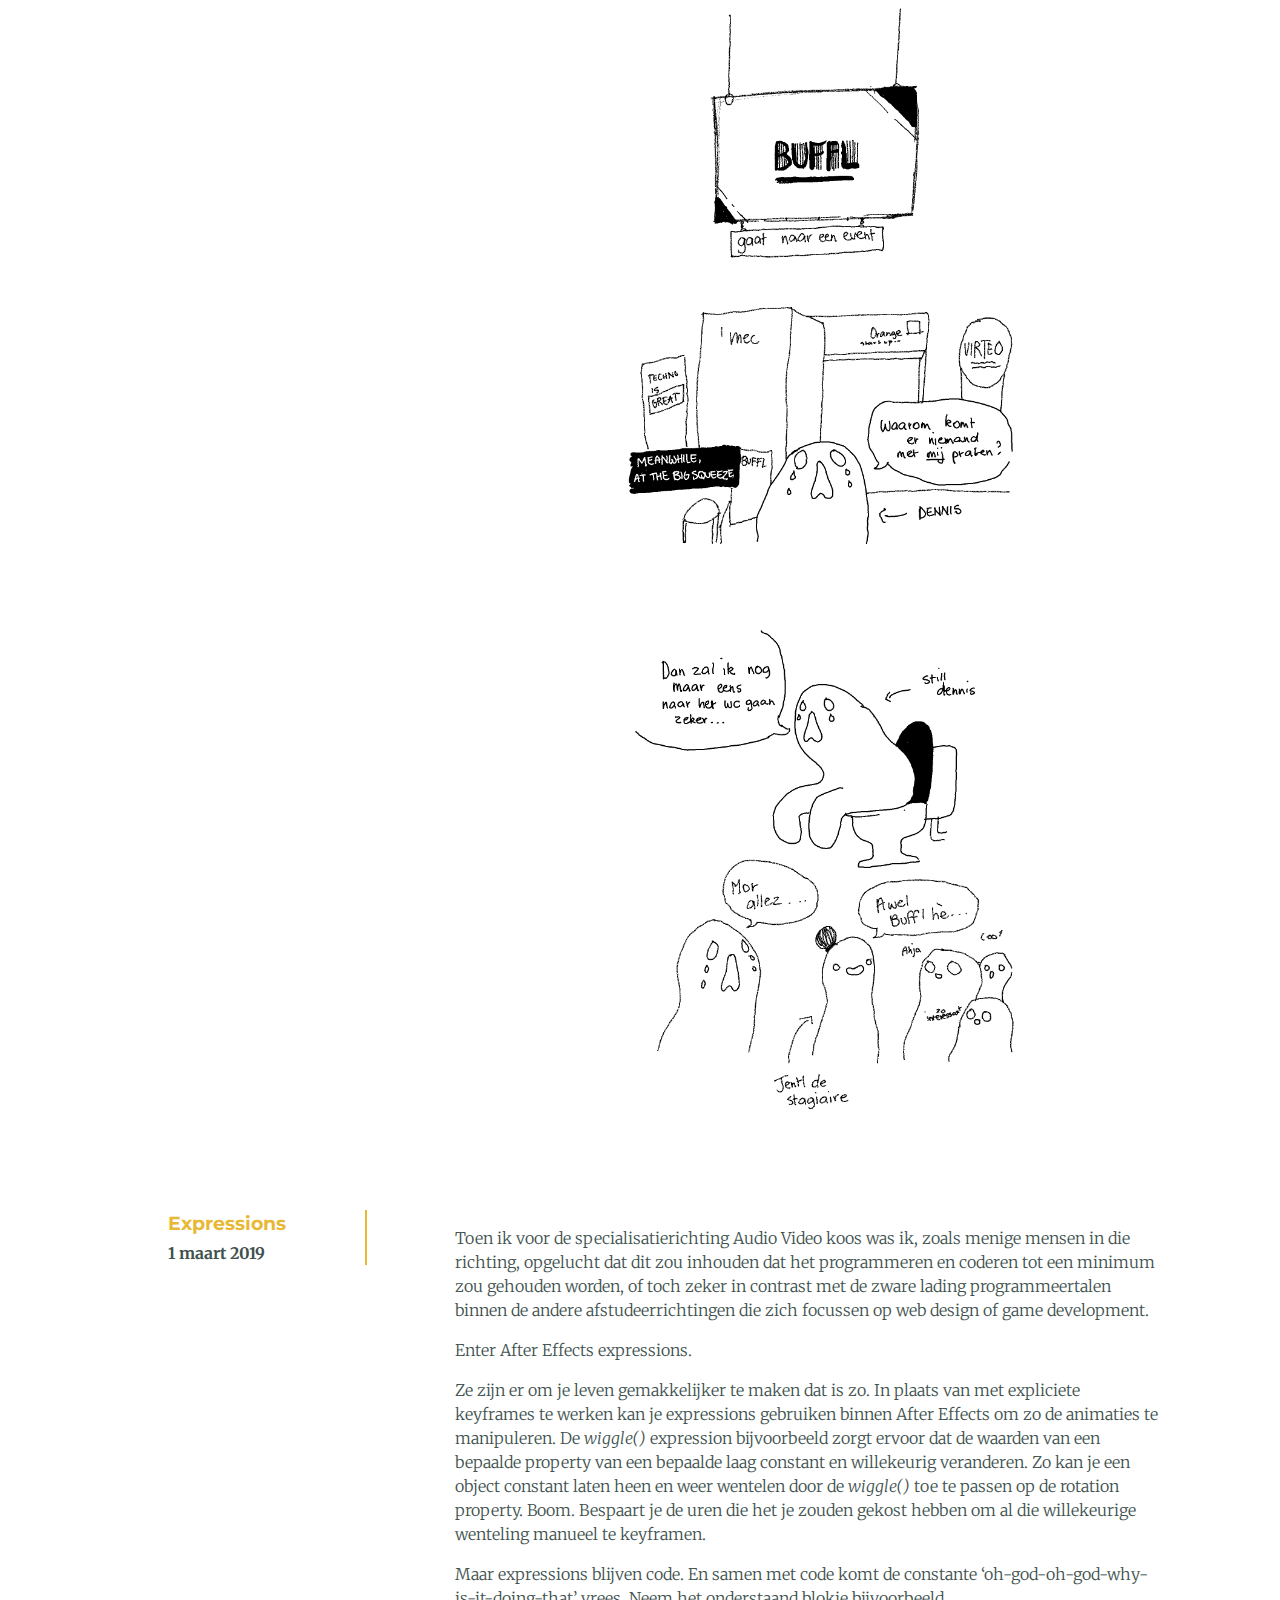
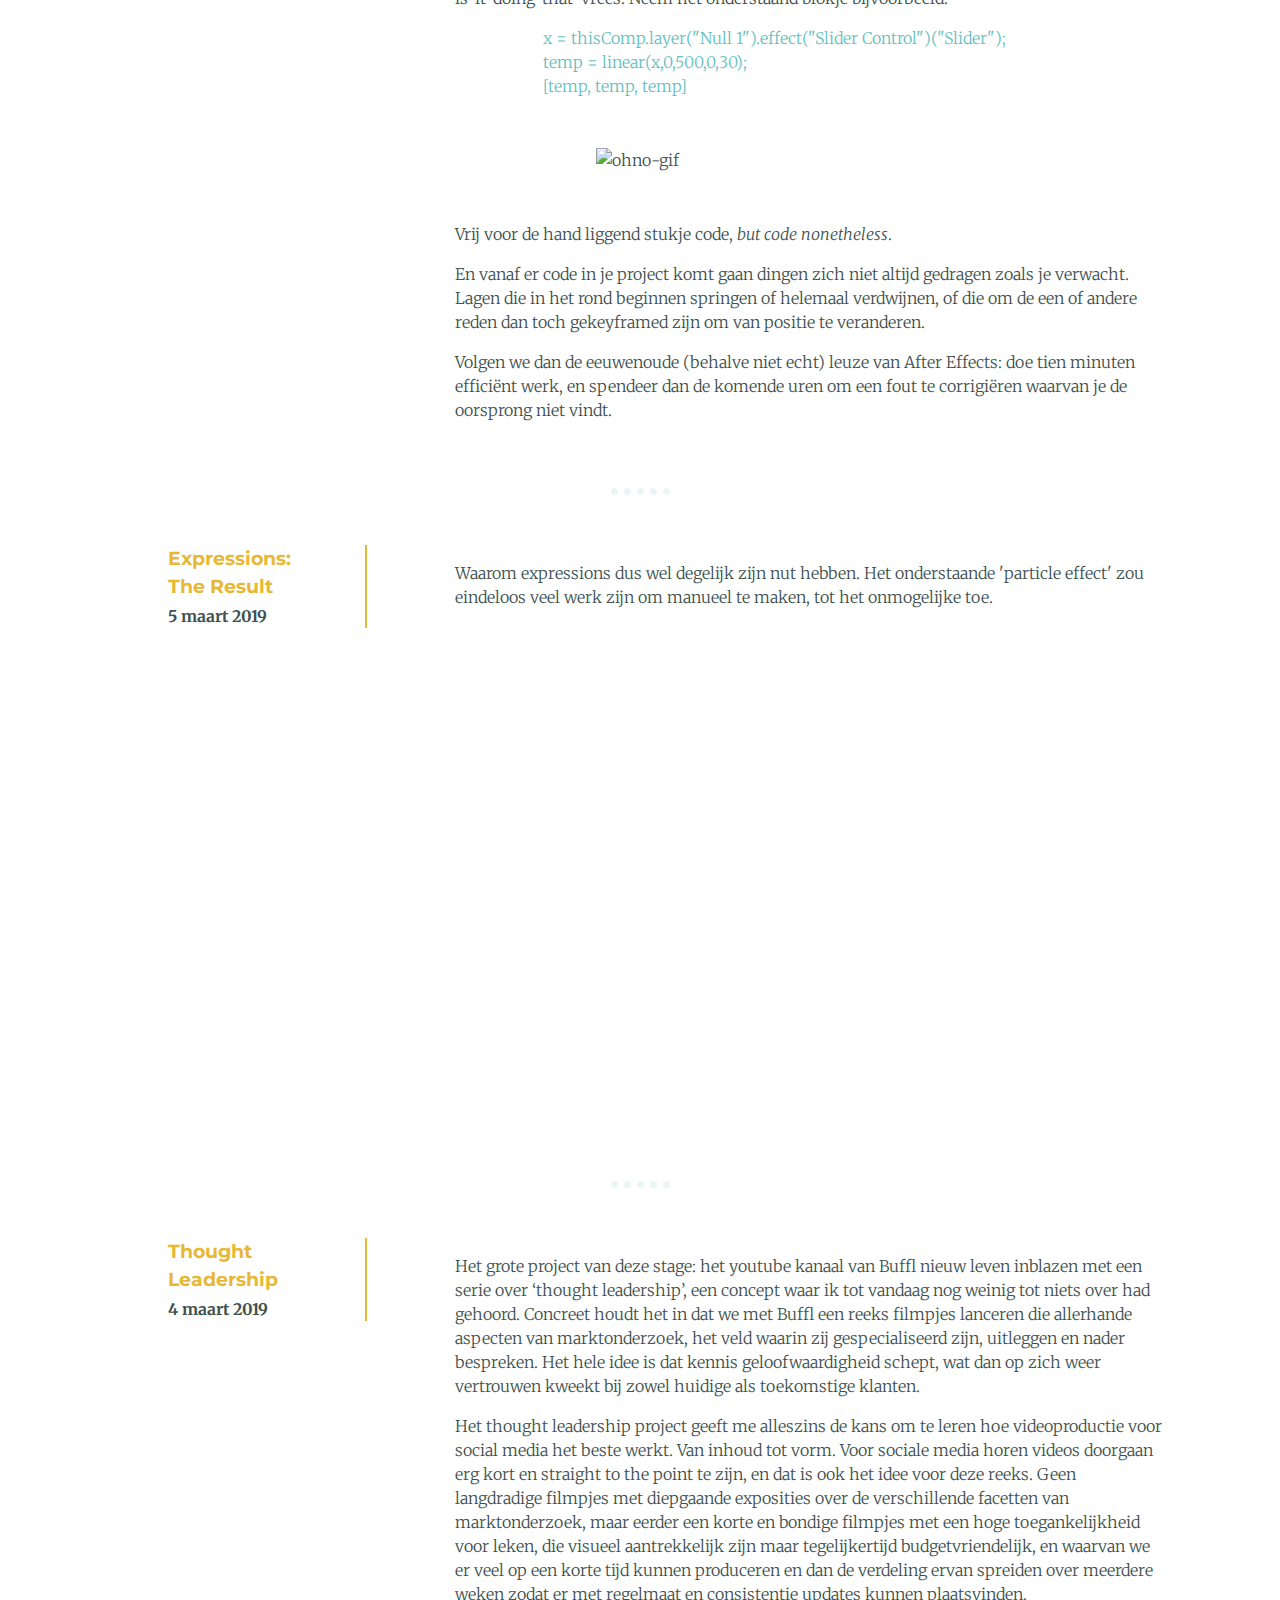
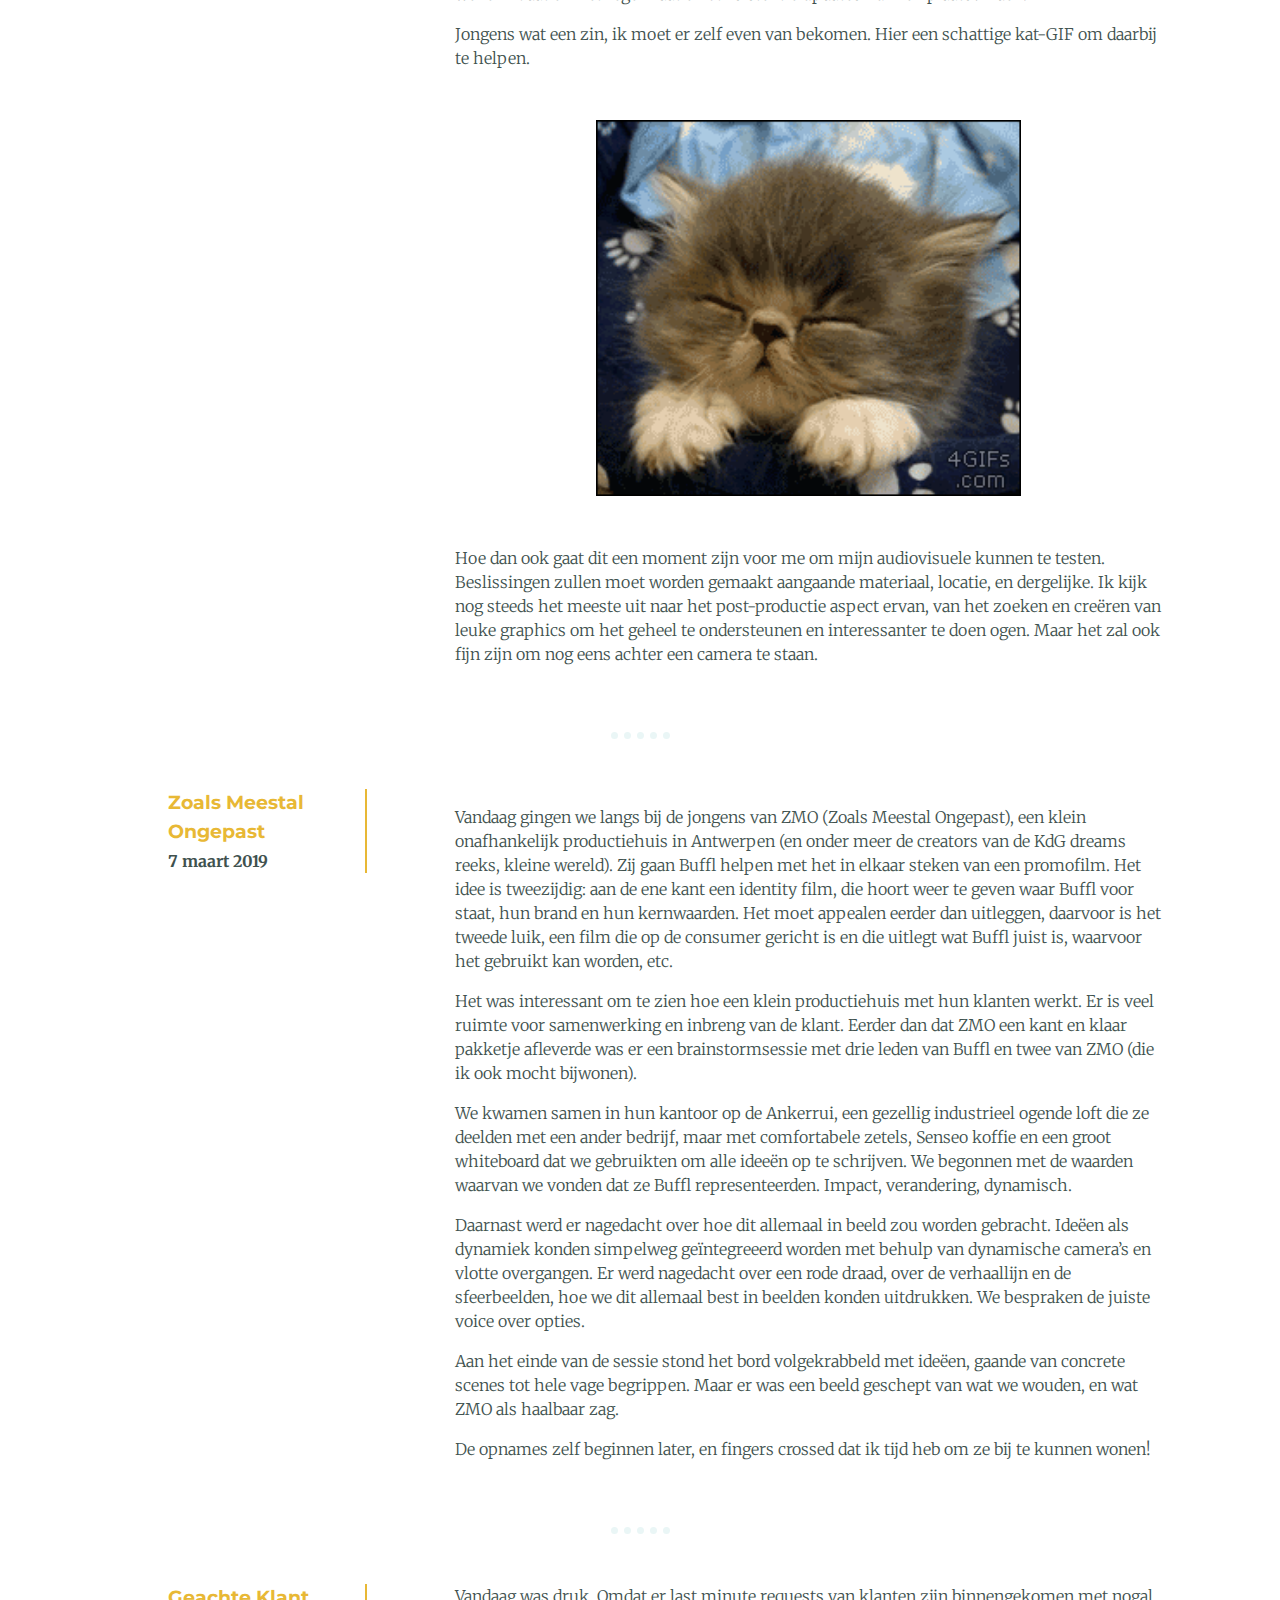
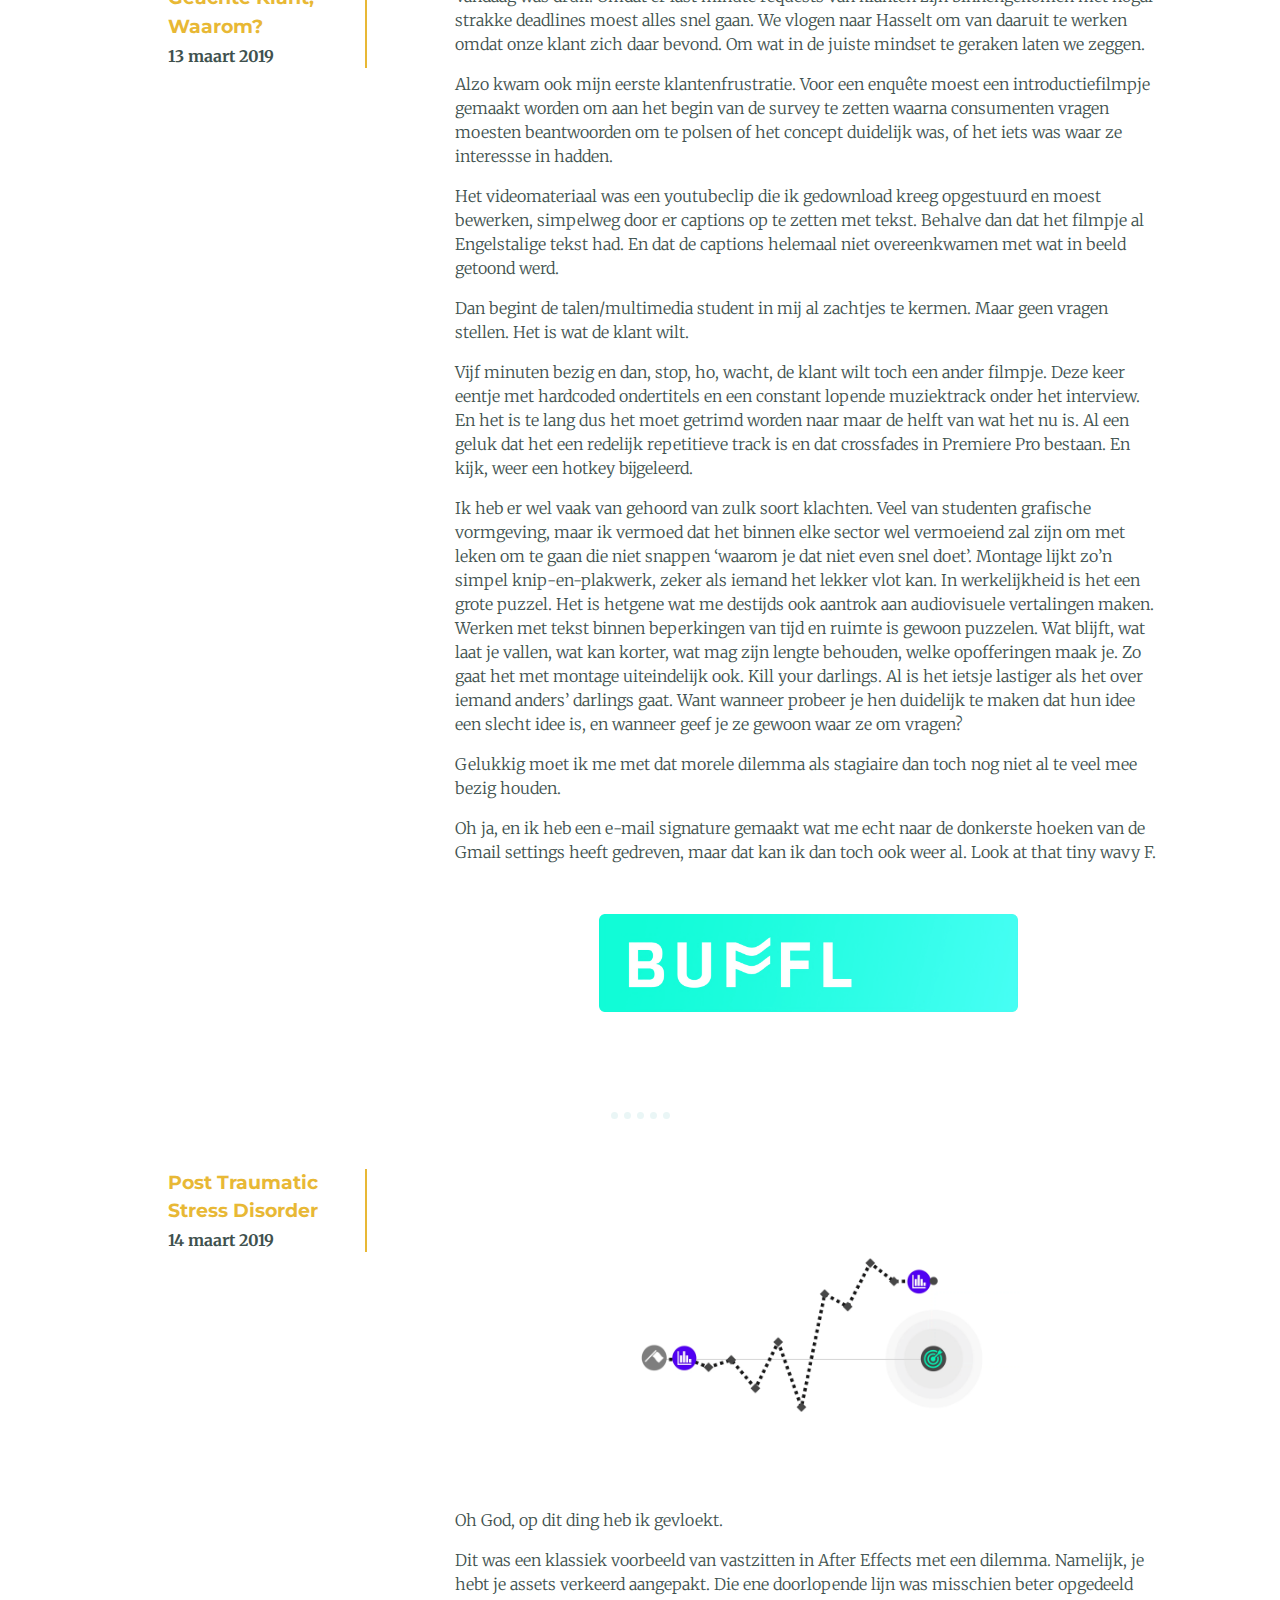
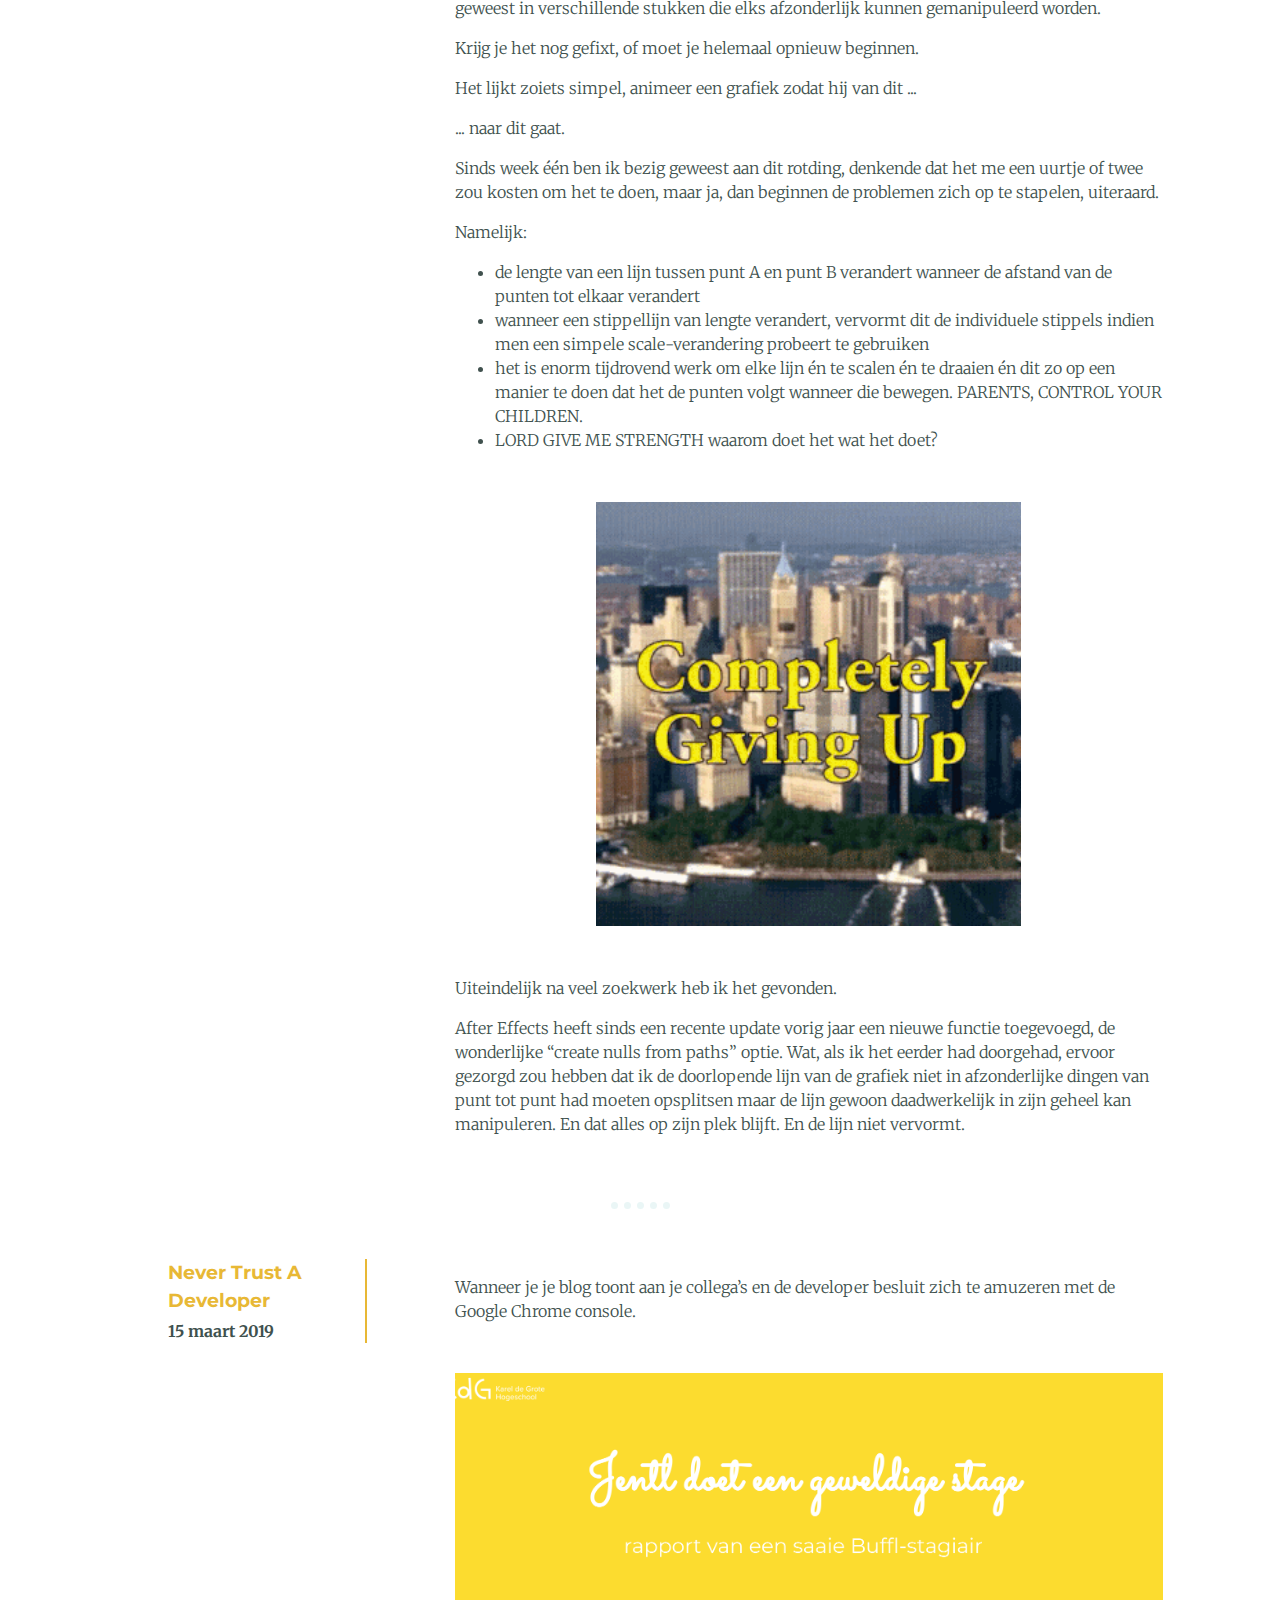
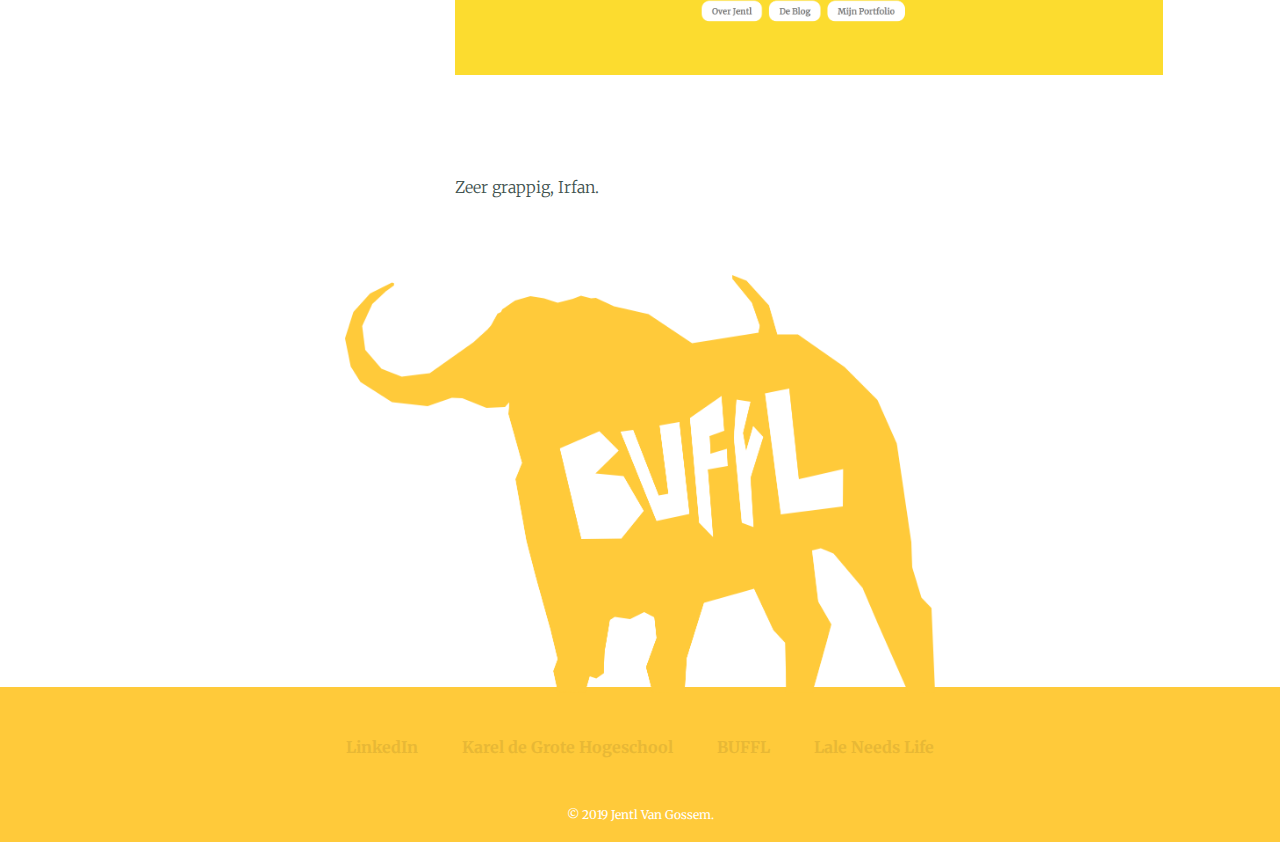
==== commit f97ee03f: "Added new blog posts + images" ====
--- a/blog.html
+++ b/blog.html
@@ -30,162 +30,262 @@
     <hr>
     <div class="blog-post">
 
-          <div class="left">
-            <h3 class="blog-title">Eerste dag</h3>
-            <p class="blog-date">18 februari 2018</p>
-
-          </div>
-          <div class="right">
-          <p class="blog-text">Mijn eerste dag op mijn stageplek verliep waarschijnlijk zoals eerste dagen op stageplekken doorgaans verlopen. Met veel rondkijken, verloren lopen in het kantoorgebouw, niet goed weten wat doen of wie je nu exact moet lastig vallen om te weten wat je moet doen, en dergelijke.
-</p><p class="blog-text">
-  Maar het was ook de dag van de eerste meeting, en meteen de bevestiging dat ik met goede reden ervoor gekozen heb om in een kleine start-up mijn stage te doen. Er was ruimte voor een lach en een babbel, iemand voorzag ontbijt omdat hij vorige week zijn deadlines niet gehaald had, anderen waren opgelucht dat ze geen pannenkoeken zouden moeten bakken omdat ze de hunne wél gehaald hadden, en het gemoed lag, voor een maandagochtend, zeer hoog.
+      <div class="left">
+        <h3 class="blog-title">Eerste dag</h3>
+        <p class="blog-date">18 februari 2019</p>
+
+      </div>
+      <div class="right">
+        <p class="blog-text">Mijn eerste dag op mijn stageplek verliep waarschijnlijk zoals eerste dagen op stageplekken doorgaans verlopen. Met veel rondkijken, verloren lopen in het kantoorgebouw, niet goed weten wat doen of wie je nu exact moet
+          lastig vallen om te weten wat je moet doen, en dergelijke.
+        </p>
+        <p class="blog-text">
+          Maar het was ook de dag van de eerste meeting, en meteen de bevestiging dat ik met goede reden ervoor gekozen heb om in een kleine start-up mijn stage te doen. Er was ruimte voor een lach en een babbel, iemand voorzag ontbijt omdat hij
+          vorige week zijn deadlines niet gehaald had, anderen waren opgelucht dat ze geen pannenkoeken zouden moeten bakken omdat ze de hunne wél gehaald hadden, en het gemoed lag, voor een maandagochtend, zeer hoog.
+        </p>
+        <p>De prioriteiten van de dag lagen erin gekend te geraken met de tools die het team gebruikt om te plannen en communiceren, en met BUFFL zelf. Veel ervan had te maken met UX en back-end development, zaken waar ik mijn weg (nog) niet goed in
+          ken, maar die me als multimedia student wel interesseren. Het was de herkenbare chaos van ergens nieuw beginnen; een overrompeling aan nieuwe informatie en mini-paniekaanvallen bij het zien van de waterval aan folders op de
+          gemeenschappelijke drive. </p>
+        <p>Maar na de middag kwam de eerste opdracht, en mijn eerste houvast: een simpele animatie van hun logo voor het laadscherm van de app en dergelijke. </p>
+        <p>Zoals herkenbaar is voor eender welk project in After Effects doe je de eerste 90% op tien minuten, en spendeer je dan twee uur met het zoeken naar redenen waarom de overige 10% niet doet wat het hoort te doen. </p>
+        <p>Maar, de aanhouder wint, en nu weet ik exact hoe een sinusgolf te manipuleren om een mooie ‘vlag’-animatie te maken zoals hieronder. Nu nog de dertigduizend codecs trotseren om er een te vinden die wél alpha kanalen ondersteunt, maar niet
+          de omvang heeft van een kleine Afrikaanse natie. </p>
+        <p>For future reference, toekomstige projecten die het delen waard zijn zullen onder de tab ‘Portfolio’ terug te vinden zijn.</p>
+        <img class="logo-animated-blog" src="images/logo_animated_full_alpha.gif" alt="logo-animated">
+      </div>
+    </div>
+    <hr>
+
+    <div class="blog-post">
+
+      <div class="left">
+        <h3 class="blog-title">De Derde Cirkel van de Hel is voor Motion Designers</h3>
+        <p class="blog-date">20 februari 2019</p>
+
+      </div>
+      <div class="right blog-text">
+        <p class="blog-text">Vandaag bevonden mijn mede-stagiair en ik ons in de stoeltjes van de stadscampus van de Universiteit Antwerpen. Waarom? Om een lezing bij te wonen van een van onze BUFFL collega’s, die de studenten kwam vertellen over
+          marktonderzoek, en er tussendoor goed wat reclame voor BUFFL tussensmeet. Win-win voor iedereen.</p>
+        <p class="blog-text">Mijn ordelijk notitiesnemen is wel nog steeds een werkpunt.</p>
+        <img class="logo-animated-blog" src="images/blog/sketch1.png" alt="sketch-img">
+        <p class="blog-text">’s Ochtends was voor me echter een lang en ergerlijk geknoei met codecs en vijf verschillende programma’s om uiteindelijk dan toch te eindigen met een transparante, smoothly looping GIF. Maar hiphoi, de aanhouder wint,
+          en met een mooie grootte van zo’n dertig megabyte (wetende dat ik van een whopping 1,92 gigabyte kwam) heeft BUFFL nu eindelijk een animatie voor hun laadscherm.</p>
+        <p class="blog-text">Ik hoop dat ze volgende week niet van logo veranderen.</p>
+
+      </div>
+    </div>
+    <hr>
+
+    <div class="blog-post">
+
+      <div class="left">
+        <h3 class="blog-title">Volle Agenda's en Mechelse Hackathons</h3>
+        <p class="blog-date">23 februari 2019</p>
+
+      </div>
+      <div class="right blog-text">
+        <p class="blog-text">Er worden plannen gemaakt. Ho ho. Plannen. Aanschouw, de volheid van mijn agenda.</p>
+        <img class="logo-animated-blog agenda-img" src="images/blog/agenda.png" alt="agenda-scan">
+        <p class="blog-text">Projecten beginnen stilaan vorm te krijgen. Het is niet meer proberen mijn uren op kantoor gevuld te krijgen, maar ze op zo’n wijze proberen in te passen dat alle deadlines worden gehaald met ruimte voor feedback and
+          foutcorrecties. Voorlopig is het nog niet overweldigend. Alles blijft overzichtelijk en concreet, en hoewel de doelstellingen uitdagend zijn zijn ze tegelijkertijd haalbaar. </p>
+        <p class="blog-text">Afgelopen donderdag werden ik en Lom, de mede-stagiair, meegenomen naar het Wagenoord in Mechelen, waar op dat moment een hackathon event plaatsvond georganizeerd door The Forge, en waar Buffl mee een hand in had. Het
+          doel was dat de aanwezige Thomas Moore studenten projecten in elkaar staken om het huidige pakjesafleversysteem in Mechelen te verbeteren. Deze projecten moesten binnen een span van 48 uur uitgewerkt en gepitchd worden, en daarvoor waren
+          wij ter plaatse. </p>
+        <p class="blog-text">Onze stagebegeleider van Buffl maakte snelle productschetsen van hun ideeën, Lom nam de pitchen op en bezorgde mij de audiotracks, en ik goot dat alles in een filmpje, samen met een snel geanimeerde intro en outro. En
+          dat voor twaalf verschillende groepen. Op enkele uren tijd. </p>
+        <img class="logo-animated-blog" src="images/blog/intro.gif" alt="intro-gif">
+        <p class="blog-text">Het was de eerste keer dat ik zo tegen een deadline moest werken, en dit, komende van een student, kan al wat betekenen. Alles moest snel gaan, geen tijd voor pauzes. Er moest snel een efficiente oplossing gevonden
+          worden voor het probleem, en dan uitgevoerd worden. Het was hectisch. Het was chaos. Het was een van de leukste dingen die ik ooit al gedaan heb. Doorwerken tot middernacht en dan de volgende ochtend vroeg uit de veren om verder te werken
+          en alles af te ronden. </p>
+
+      </div>
+    </div>
+    <hr>
+    <div class="blog-post">
+
+      <div class="left">
+        <h3 class="blog-title">Pitch Pefect</h3>
+        <p class="blog-date">28 februari 2019</p>
+
+      </div>
+      <div class="right">
+        <p class=”blog-text”>The Big Squeeze.
+<p class=”blog-text”>Een start-up event waarin allerlei start-ups (go figure) een standje bemannen en potentiële investors informeren over hun idee/bedrijf. En de allereerste keer dat Jentl grondig werd ondergedompeld in de wereld van pitchen. </p>
+<p class=”blog-text”>Het concept van een pitch was me nu niet bepaald vreemd, vorig jaar had ik het voor een vak moeten doen, en had ik dus wel geleerd over de do’s en don’ts. Maar dat was in de context van een presentatie geven voor een jury. Op de Big Squeeze was het allemaal veel interactiever. Mensen kwam naar je standje toegeschuifeld, nieuwsgierig rondsnuffelend, en stelden vragen. </p>
+<p class=”blog-text”>Het was niet dat ik voor de leeuwen werd gesmeten, ik bemande samen met een collega ons tafeltje en bijbehorende iMac (gil, mijn Powerpoints kloppen niet meer). Maar om de een of andere vreemde reden werden we alleen benaderd wanneer deze even om koffie ging of om andere redenen korttijdig verdween. We zullen hier maar geen conclusies uit trekken, Dennis. </p>
+<p class=”blog-text”>Wel opmerkelijk hoe het me eerst met veel gestotter en gestrompel afging, maar ik er uiteindelijk toch in sloeg om mensen vlot te vertellen over wat BUFFL deed, zonder dat steeds te moeten afsluiten met ‘sorry, ik werk hier nog niet lang’. </p>
+<p class=”blog-text”>En in de down momentjes kon ik met wat amuzeren met de reMarkable van Dennis. Tof ding. (reMarkable, give me money) </p>
+      <img class="logo-animated-blog" src="images/blog/8.png" alt="comic-1">
+      <img class="logo-animated-blog" src="images/blog/9.png" alt="comic-2">
+      </div>
+    </div>
+    <div class="blog-post">
+
+      <div class="left">
+        <h3 class="blog-title">Expressions</h3>
+        <p class="blog-date">1 maart 2019</p>
+
+      </div>
+      <div class="right blog-text">
+        <p class=”blog-text”>Toen ik voor de specialisatierichting Audio Video koos was ik, zoals menige mensen in die richting, opgelucht dat dit zou inhouden dat het programmeren en coderen tot een minimum zou gehouden worden, of toch zeker in
+          contrast met de zware lading programmeertalen binnen de andere afstudeerrichtingen die zich focussen op web design of game development. </p>
+        <p class=”blog-text”>Enter After Effects expressions. </p>
+        <p class=”blog-text”>Ze zijn er om je leven gemakkelijker te maken dat is zo. In plaats van met expliciete keyframes te werken kan je expressions gebruiken binnen After Effects om zo de animaties te manipuleren. De <em>wiggle()</em>
+          expression bijvoorbeeld zorgt ervoor dat de waarden van een bepaalde property van een bepaalde laag constant en willekeurig veranderen. Zo kan je een object constant laten heen en weer wentelen door de <em>wiggle()</em> toe te passen op de
+          rotation property. Boom. Bespaart je de uren die het je zouden gekost hebben om al die willekeurige wenteling manueel te keyframen. </p>
+        <p class=”blog-text”>Maar expressions blijven code. En samen met code komt de constante ‘oh-god-oh-god-why-is-it-doing-that’ vrees. Neem het onderstaand blokje bijvoorbeeld. </p>
+        <p class="code-text">
+          x = thisComp.layer("Null 1").effect("Slider Control")("Slider");</p>
+        <p class="code-text">temp = linear(x,0,500,0,30);</p>
+        <p class="code-text">[temp, temp, temp]
+        </p>
+        <img class="logo-animated-blog" src="images/gifs/ohno.gif" alt="ohno-gif">
+        <p class=”blog-text”>Vrij voor de hand liggend stukje code, <em>but code nonetheless</em>.</p>
+        <p class=”blog-text”>En vanaf er code in je project komt gaan dingen zich niet altijd gedragen zoals je verwacht. Lagen die in het rond beginnen springen of helemaal verdwijnen, of die om de een of andere reden dan toch gekeyframed zijn om
+          van positie te veranderen. </p>
+        <p class=”blog-text”>Volgen we dan de eeuwenoude (behalve niet echt) leuze van After Effects: doe tien minuten efficiënt werk, en spendeer dan de komende uren om een fout te corrigiëren waarvan je de oorsprong niet vindt. </p>
+
+      </div>
+    </div>
+    <hr>
+
+    <div class="blog-post">
+
+      <div class="left">
+        <h3 class="blog-title">Expressions: The Result</h3>
+        <p class="blog-date">5 maart 2019</p>
+
+      </div>
+      <div class="right blog-text">
+        <p class=”blog-text”>Waarom expressions dus wel degelijk zijn nut hebben. Het onderstaande 'particle effect' zou eindeloos veel werk zijn om manueel te maken, tot het onmogelijke toe.</p>
+        <iframe width="100%" height="500px" src="https://www.youtube.com/embed/hGnHDO51kpQ" frameborder="0" allow="accelerometer; autoplay; encrypted-media; gyroscope; picture-in-picture" allowfullscreen></iframe>
+
+      </div>
+    </div>
+    <hr>
+    <div class="blog-post">
+
+      <div class="left">
+        <h3 class="blog-title">Thought Leadership</h3>
+        <p class="blog-date">4 maart 2019</p>
+
+      </div>
+      <div class="right blog-text">
+        <p class=”blog-text”>Het grote project van deze stage: het youtube kanaal van Buffl nieuw leven inblazen met een serie over ‘thought leadership’, een concept waar ik tot vandaag nog weinig tot niets over had gehoord. Concreet houdt het in
+          dat we met Buffl een reeks filmpjes lanceren die allerhande aspecten van marktonderzoek, het veld waarin zij gespecialiseerd zijn, uitleggen en nader bespreken. Het hele idee is dat kennis geloofwaardigheid schept, wat dan op zich weer
+          vertrouwen kweekt bij zowel huidige als toekomstige klanten. </p>
+        <p class=”blog-text”>Het thought leadership project geeft me alleszins de kans om te leren hoe videoproductie voor social media het beste werkt. Van inhoud tot vorm. Voor sociale media horen videos doorgaan erg kort en straight to the point
+          te zijn, en dat is ook het idee voor deze reeks. Geen langdradige filmpjes met diepgaande exposities over de verschillende facetten van marktonderzoek, maar eerder een korte en bondige filmpjes met een hoge toegankelijkheid voor leken, die
+          visueel aantrekkelijk zijn maar tegelijkertijd budgetvriendelijk, en waarvan we er veel op een korte tijd kunnen produceren en dan de verdeling ervan spreiden over meerdere weken zodat er met regelmaat en consistentie updates kunnen
+          plaatsvinden. </p>
+        <p class=”blog-text”>Jongens wat een zin, ik moet er zelf even van bekomen. Hier een schattige kat-GIF om daarbij te helpen. </p>
+        <img class="logo-animated-blog" src="images/gifs/cat.gif" alt="cat-gif">
+        <p class=”blog-text”>Hoe dan ook gaat dit een moment zijn voor me om mijn audiovisuele kunnen te testen. Beslissingen zullen moet worden gemaakt aangaande materiaal, locatie, en dergelijke. Ik kijk nog steeds het meeste uit naar het
+          post-productie aspect ervan, van het zoeken en creëren van leuke graphics om het geheel te ondersteunen en interessanter te doen ogen. Maar het zal ook fijn zijn om nog eens achter een camera te staan.</p>
+
+      </div>
+    </div>
+    <hr>
+
+    <div class="blog-post">
+
+      <div class="left">
+        <h3 class="blog-title">Zoals Meestal Ongepast</h3>
+        <p class="blog-date">7 maart 2019</p>
+
+      </div>
+      <div class="right blog-text">
+        <p class=”blog-text”>Vandaag gingen we langs bij de jongens van ZMO (Zoals Meestal Ongepast), een klein onafhankelijk productiehuis in Antwerpen (en onder meer de creators van de KdG dreams reeks, kleine wereld). Zij gaan Buffl helpen met
+          het in elkaar steken van een promofilm. Het idee is tweezijdig: aan de ene kant een identity film, die hoort weer te geven waar Buffl voor staat, hun brand en hun kernwaarden. Het moet appealen eerder dan uitleggen, daarvoor is het tweede
+          luik, een film die op de consumer gericht is en die uitlegt wat Buffl juist is, waarvoor het gebruikt kan worden, etc. </p>
+        <p class=”blog-text”>Het was interessant om te zien hoe een klein productiehuis met hun klanten werkt. Er is veel ruimte voor samenwerking en inbreng van de klant. Eerder dan dat ZMO een kant en klaar pakketje afleverde was er een
+          brainstormsessie met drie leden van Buffl en twee van ZMO (die ik ook mocht bijwonen). </p>
+        <p class=”blog-text”>We kwamen samen in hun kantoor op de Ankerrui, een gezellig industrieel ogende loft die ze deelden met een ander bedrijf, maar met comfortabele zetels, Senseo koffie en een groot whiteboard dat we gebruikten om alle
+          ideeën op te schrijven. We begonnen met de waarden waarvan we vonden dat ze Buffl representeerden. Impact, verandering, dynamisch. </p>
+        <p class=”blog-text”>Daarnast werd er nagedacht over hoe dit allemaal in beeld zou worden gebracht. Ideëen als dynamiek konden simpelweg geïntegreeerd worden met behulp van dynamische camera’s en vlotte overgangen. Er werd nagedacht over een
+          rode draad, over de verhaallijn en de sfeerbeelden, hoe we dit allemaal best in beelden konden uitdrukken. We bespraken de juiste voice over opties. </p>
+        <p class=”blog-text”>Aan het einde van de sessie stond het bord volgekrabbeld met ideëen, gaande van concrete scenes tot hele vage begrippen. Maar er was een beeld geschept van wat we wouden, en wat ZMO als haalbaar zag. </p>
+        <p class=”blog-text”>De opnames zelf beginnen later, en fingers crossed dat ik tijd heb om ze bij te kunnen wonen!</p>
+      </div>
+    </div>
+    <hr>
+    <div class="blog-post">
+
+      <div class="left">
+        <h3 class="blog-title">Geachte Klant, Waarom?</h3>
+        <p class="blog-date">13 maart 2019</p>
+
+      </div>
+      <div class="right">
+        <p class="blog-text">Vandaag was druk. Omdat er last minute requests van klanten zijn binnengekomen met nogal strakke deadlines moest alles snel gaan. We vlogen naar Hasselt om van daaruit te werken omdat onze klant zich daar bevond. Om wat
+          in de juiste mindset te geraken laten we zeggen. </p>
+        <p class="blog-text">Alzo kwam ook mijn eerste klantenfrustratie. Voor een enquête moest een introductiefilmpje gemaakt worden om aan het begin van de survey te zetten waarna consumenten vragen moesten beantwoorden om te polsen of het
+          concept duidelijk was, of het iets was waar ze interessse in hadden. </p>
+        <p class="blog-text">Het videomateriaal was een youtubeclip die ik gedownload kreeg opgestuurd en moest bewerken, simpelweg door er captions op te zetten met tekst. Behalve dan dat het filmpje al Engelstalige tekst had. En dat de captions
+          helemaal niet overeenkwamen met wat in beeld getoond werd. </p>
+        <p class="blog-text">Dan begint de talen/multimedia student in mij al zachtjes te kermen. Maar geen vragen stellen. Het is wat de klant wilt. </p>
+        <p class="blog-text">Vijf minuten bezig en dan, stop, ho, wacht, de klant wilt toch een ander filmpje. Deze keer eentje met hardcoded ondertitels en een constant lopende muziektrack onder het interview. En het is te lang dus het moet getrimd
+          worden naar maar de helft van wat het nu is. Al een geluk dat het een redelijk repetitieve track is en dat crossfades in Premiere Pro bestaan. En kijk, weer een hotkey bijgeleerd. </p>
+        <p class="blog-text">Ik heb er wel vaak van gehoord van zulk soort klachten. Veel van studenten grafische vormgeving, maar ik vermoed dat het binnen elke sector wel vermoeiend zal zijn om met leken om te gaan die niet snappen ‘waarom je dat
+          niet even snel doet’. Montage lijkt zo’n simpel knip-en-plakwerk, zeker als iemand het lekker vlot kan. In werkelijkheid is het een grote puzzel. Het is hetgene wat me destijds ook aantrok aan audiovisuele vertalingen maken. Werken met
+          tekst binnen beperkingen van tijd en ruimte is gewoon puzzelen. Wat blijft, wat laat je vallen, wat kan korter, wat mag zijn lengte behouden, welke opofferingen maak je. Zo gaat het met montage uiteindelijk ook. Kill your darlings. Al is
+          het ietsje lastiger als het over iemand anders’ darlings gaat. Want wanneer probeer je hen duidelijk te maken dat hun idee een slecht idee is, en wanneer geef je ze gewoon waar ze om vragen? </p>
+        <p class="blog-text">Gelukkig moet ik me met dat morele dilemma als stagiaire dan toch nog niet al te veel mee bezig houden.</p>
+
+        <p class="blog-text">
+          Oh ja, en ik heb een e-mail signature gemaakt wat me echt naar de donkerste hoeken van de Gmail settings heeft gedreven, maar dat kan ik dan toch ook weer al. Look at that tiny wavy F.
+        </p>
+        <img class="logo-animated-blog" src="images/banner.gif" alt="banner-animated">
+      </div>
+    </div>
+    <hr />
+    <div class="blog-post">
+
+      <div class="left">
+        <h3 class="blog-title">Post Traumatic Stress Disorder</h3>
+        <p class="blog-date">14 maart 2019</p>
+
+      </div>
+      <div class="right">
+        <img class="logo-animated-blog" src="images/gifs/graphgif.gif" alt="graph-gif">
+        <p class=”blog-text”>Oh God, op dit ding heb ik gevloekt. </p>
+<p class=”blog-text”>Dit was een klassiek voorbeeld van vastzitten in After Effects met een dilemma. Namelijk, je hebt je assets verkeerd aangepakt. Die ene doorlopende lijn was misschien beter opgedeeld geweest in verschillende stukken die elks afzonderlijk kunnen gemanipuleerd worden. </p>
+<p class=”blog-text”>Krijg je het nog gefixt, of moet je helemaal opnieuw beginnen. </p>
+<p class=”blog-text”>Het lijkt zoiets simpel, animeer een grafiek zodat hij van dit ... </p>
+<p class=”blog-text”>... naar dit gaat. </p>
+<p class=”blog-text”>Sinds week één ben ik bezig geweest aan dit rotding, denkende dat het me een uurtje of twee zou kosten om het te doen, maar ja, dan beginnen de problemen zich op te stapelen, uiteraard. </p>
+<p class=”blog-text”>Namelijk:
+<ul>
+<li> de lengte van een lijn tussen punt A en punt B verandert wanneer de afstand van de punten tot elkaar verandert</li>
+<li> wanneer een stippellijn van lengte verandert, vervormt dit de individuele stippels indien men een simpele scale-verandering probeert te gebruiken
+<li>het is enorm tijdrovend werk om elke lijn én te scalen én te draaien én dit zo op een manier te doen dat het de punten volgt wanneer die bewegen. PARENTS, CONTROL YOUR CHILDREN.
+<li> LORD GIVE ME STRENGTH waarom doet het wat het doet? </li>
+</ul>
 </p>
-<p>De prioriteiten van de dag lagen erin gekend te geraken met de tools die het team gebruikt om te plannen en communiceren, en met BUFFL zelf. Veel ervan had te maken met UX en back-end development, zaken waar ik mijn weg (nog) niet goed in ken, maar die me als multimedia student wel interesseren. Het was de herkenbare chaos van ergens nieuw beginnen; een overrompeling aan nieuwe informatie en mini-paniekaanvallen bij het zien van de waterval aan folders op de gemeenschappelijke drive. </p>
-<p>Maar na de middag kwam de eerste opdracht, en mijn eerste houvast: een simpele animatie van hun logo voor het laadscherm van de app en dergelijke. </p>
-<p>Zoals herkenbaar is voor eender welk project in After Effects doe je de eerste 90% op tien minuten, en spendeer je dan twee uur met het zoeken naar redenen waarom de overige 10% niet doet wat het hoort te doen. </p>
-<p>Maar, de aanhouder wint, en nu weet ik exact hoe een sinusgolf te manipuleren om een mooie ‘vlag’-animatie te maken zoals hieronder. Nu nog de dertigduizend codecs trotseren om er een te vinden die wél alpha kanalen ondersteunt, maar niet de omvang heeft van een kleine Afrikaanse natie. </p>
-<p>For future reference, toekomstige projecten die het delen waard zijn zullen onder de tab ‘Portfolio’ terug te vinden zijn.</p>
-          <img class="logo-animated-blog" src="images/logo_animated_full_alpha.gif" alt="logo-animated">
-          </div>
-    </div>
-    <hr>
-
-    <div class="blog-post">
-
-          <div class="left">
-            <h3 class="blog-title">De Derde Cirkel van de Hel is voor Motion Designers</h3>
-            <p class="blog-date">20 februari 2018</p>
-
-          </div>
-          <div class="right blog-text">
-            <p class="blog-text">Vandaag bevonden mijn mede-stagiair en ik ons in de stoeltjes van de stadscampus van de Universiteit Antwerpen. Waarom? Om een lezing bij te wonen van een van onze BUFFL collega’s, die de studenten kwam vertellen over marktonderzoek, en er tussendoor goed wat reclame voor BUFFL tussensmeet. Win-win voor iedereen.</p>
-            <p class="blog-text">Mijn ordelijk notitiesnemen is wel nog steeds een werkpunt.</p>
-            <img class="logo-animated-blog" src="images/blog/sketch1.png" alt="sketch-img">
-            <p class="blog-text">’s Ochtends was voor me echter een lang en ergerlijk geknoei met codecs en vijf verschillende programma’s om uiteindelijk dan toch te eindigen met een transparante, smoothly looping GIF. Maar hiphoi, de aanhouder wint, en met een mooie grootte van zo’n dertig megabyte (wetende dat ik van een whopping 1,92 gigabyte kwam) heeft BUFFL nu eindelijk een animatie voor hun laadscherm.</p>
-            <p class="blog-text">Ik hoop dat ze volgende week niet van logo veranderen.</p>
-
-          </div>
-    </div>
-    <hr>
-
-    <div class="blog-post">
-
-          <div class="left">
-            <h3 class="blog-title">Volle Agenda's en Mechelse Hackathons</h3>
-            <p class="blog-date">23 februari 2018</p>
-
-          </div>
-          <div class="right blog-text">
-            <p class="blog-text">Er worden plannen gemaakt. Ho ho. Plannen. Aanschouw, de volheid van mijn agenda.</p>
-            <img class="logo-animated-blog agenda-img" src="images/blog/agenda.png" alt="agenda-scan">
-            <p class="blog-text">Projecten beginnen stilaan vorm te krijgen. Het is niet meer proberen mijn uren op kantoor gevuld te krijgen, maar ze op zo’n wijze proberen in te passen dat alle deadlines worden gehaald met ruimte voor feedback and foutcorrecties. Voorlopig is het nog niet overweldigend. Alles blijft overzichtelijk en concreet, en hoewel de doelstellingen uitdagend zijn zijn ze tegelijkertijd haalbaar. </p>
-            <p class="blog-text">Afgelopen donderdag werden ik en Lom, de mede-stagiair, meegenomen naar het Wagenoord in Mechelen, waar op dat moment een hackathon event plaatsvond georganizeerd door The Forge, en waar Buffl mee een hand in had. Het doel was dat de aanwezige Thomas Moore studenten projecten in elkaar staken om het huidige pakjesafleversysteem in Mechelen te verbeteren. Deze projecten moesten binnen een span van 48 uur uitgewerkt en gepitchd worden, en daarvoor waren wij ter plaatse. </p>
-            <p class="blog-text">Onze stagebegeleider van Buffl maakte snelle productschetsen van hun ideeën, Lom nam de pitchen op en bezorgde mij de audiotracks, en ik goot dat alles in een filmpje, samen met een snel geanimeerde intro en outro. En dat voor twaalf verschillende groepen. Op enkele uren tijd. </p>
-            <img class="logo-animated-blog" src="images/blog/intro.gif" alt="intro-gif">
-            <p class="blog-text">Het was de eerste keer dat ik zo tegen een deadline moest werken, en dit, komende van een student, kan al wat betekenen. Alles moest snel gaan, geen tijd voor pauzes. Er moest snel een efficiente oplossing gevonden worden voor het probleem, en dan uitgevoerd worden. Het was hectisch. Het was chaos. Het was een van de leukste dingen die ik ooit al gedaan heb. Doorwerken tot middernacht en dan de volgende ochtend vroeg uit de veren om verder te werken en alles af te ronden. </p>
-
-          </div>
-    </div>
-    <hr>
-
-    <div class="blog-post">
-
-          <div class="left">
-            <h3 class="blog-title">Expressions</h3>
-            <p class="blog-date">1 maart 2018</p>
-
-          </div>
-          <div class="right blog-text">
-            <p class=”blog-text”>Toen ik voor de specialisatierichting Audio Video koos was ik, zoals menige mensen in die richting, opgelucht dat dit zou inhouden dat het programmeren en coderen tot een minimum zou gehouden worden, of toch zeker in contrast met de zware lading programmeertalen binnen de andere afstudeerrichtingen die zich focussen op web design of game development. </p>
-            <p class=”blog-text”>Enter After Effects expressions. </p>
-            <p class=”blog-text”>Ze zijn er om je leven gemakkelijker te maken dat is zo. In plaats van met expliciete keyframes te werken kan je expressions gebruiken binnen After Effects om zo de animaties te manipuleren. De <em>wiggle()</em> expression bijvoorbeeld zorgt ervoor dat de waarden van een bepaalde property van een bepaalde laag constant en willekeurig veranderen. Zo kan je een object constant laten heen en weer wentelen door de <em>wiggle()</em> toe te passen op de rotation property. Boom. Bespaart je de uren die het je zouden gekost hebben om al die willekeurige wenteling manueel te keyframen. </p>
-            <p class=”blog-text”>Maar expressions blijven code. En samen met code komt de constante ‘oh-god-oh-god-why-is-it-doing-that’ vrees. Neem het onderstaand blokje bijvoorbeeld. </p>
-            <p class="code-text">
-            x = thisComp.layer("Null 1").effect("Slider Control")("Slider");</p>
-            <p class="code-text">temp = linear(x,0,500,0,30);</p>
-            <p class="code-text">[temp, temp, temp]
-            </p>
-            <img class="logo-animated-blog" src="images/gifs/ohno.gif" alt="ohno-gif">
-            <p class=”blog-text”>Vrij voor de hand liggend stukje code, <em>but code nonetheless</em>.</p>
-            <p class=”blog-text”>En vanaf er code in je project komt gaan dingen zich niet altijd gedragen zoals je verwacht. Lagen die in het rond beginnen springen of helemaal verdwijnen, of die om de een of andere reden dan toch gekeyframed zijn om van positie te veranderen. </p>
-            <p class=”blog-text”>Volgen we dan de eeuwenoude (behalve niet echt) leuze van After Effects: doe tien minuten efficiënt werk, en spendeer dan de komende uren om een fout te corrigiëren waarvan je de oorsprong niet vindt. </p>
-
-          </div>
-    </div>
-    <hr>
-
-    <div class="blog-post">
-
-          <div class="left">
-            <h3 class="blog-title">Expressions: The Result</h3>
-            <p class="blog-date">5 maart 2018</p>
-
-          </div>
-          <div class="right blog-text">
-            <p class=”blog-text”>Waarom expressions dus wel degelijk zijn nut hebben. Het onderstaande 'particle effect' zou eindeloos veel werk zijn om manueel te maken, tot het onmogelijke toe.</p>
-            <iframe width="100%" height="500px" src="https://www.youtube.com/embed/hGnHDO51kpQ" frameborder="0" allow="accelerometer; autoplay; encrypted-media; gyroscope; picture-in-picture" allowfullscreen></iframe>
-
-          </div>
-    </div>
-    <hr>
-    <div class="blog-post">
-
-          <div class="left">
-            <h3 class="blog-title">Thought Leadership</h3>
-            <p class="blog-date">4 maart 2018</p>
-
-          </div>
-          <div class="right blog-text">
-            <p class=”blog-text”>Het grote project van deze stage: het youtube kanaal van Buffl nieuw leven inblazen met een serie over ‘thought leadership’, een concept waar ik tot vandaag nog weinig tot niets over had gehoord. Concreet houdt het in dat we met Buffl een reeks filmpjes lanceren die allerhande aspecten van marktonderzoek, het veld waarin zij gespecialiseerd zijn, uitleggen en nader bespreken. Het hele idee is dat kennis geloofwaardigheid schept, wat dan op zich weer vertrouwen kweekt bij zowel huidige als toekomstige klanten. </p>
-            <p class=”blog-text”>Het thought leadership project geeft me alleszins de kans om te leren hoe videoproductie voor social media het beste werkt. Van inhoud tot vorm. Voor sociale media horen videos doorgaan erg kort en straight to the point te zijn, en dat is ook het idee voor deze reeks. Geen langdradige filmpjes met diepgaande exposities over de verschillende facetten van marktonderzoek, maar eerder een korte en bondige filmpjes met een hoge toegankelijkheid voor leken, die visueel aantrekkelijk zijn maar tegelijkertijd budgetvriendelijk, en waarvan we er veel op een korte tijd kunnen produceren en dan de verdeling ervan spreiden over meerdere weken zodat er met regelmaat en consistentie updates kunnen plaatsvinden. </p>
-            <p class=”blog-text”>Jongens wat een zin, ik moet er zelf even van bekomen. Hier een schattige kat-GIF om daarbij te helpen. </p>
-            <img class="logo-animated-blog" src="images/gifs/cat.gif" alt="cat-gif">
-            <p class=”blog-text”>Hoe dan ook gaat dit een moment zijn voor me om mijn audiovisuele kunnen te testen. Beslissingen zullen moet worden gemaakt aangaande materiaal, locatie, en dergelijke. Ik kijk nog steeds het meeste uit naar het post-productie aspect ervan, van het zoeken en creëren van leuke graphics om het geheel te ondersteunen en interessanter te doen ogen. Maar het zal ook fijn zijn om nog eens achter een camera te staan.</p>
-
-          </div>
-    </div>
-    <hr>
-
-    <div class="blog-post">
-
-          <div class="left">
-            <h3 class="blog-title">Zoals Meestal Ongepast</h3>
-            <p class="blog-date">7 maart 2018</p>
-
-          </div>
-          <div class="right blog-text">
-            <p class=”blog-text”>Vandaag gingen we langs bij de jongens van ZMO (Zoals Meestal Ongepast), een klein onafhankelijk productiehuis in Antwerpen (en onder meer de creators van de KdG dreams reeks, kleine wereld). Zij gaan Buffl helpen met het in elkaar steken van een promofilm. Het idee is tweezijdig: aan de ene kant een identity film, die hoort weer te geven waar Buffl voor staat, hun brand en hun kernwaarden. Het moet appealen eerder dan uitleggen, daarvoor is het tweede luik, een film die op de consumer gericht is en die uitlegt wat Buffl juist is, waarvoor het gebruikt kan worden, etc. </p>
-            <p class=”blog-text”>Het was interessant om te zien hoe een klein productiehuis met hun klanten werkt. Er is veel ruimte voor samenwerking en inbreng van de klant. Eerder dan dat ZMO een kant en klaar pakketje afleverde was er een brainstormsessie met drie leden van Buffl en twee van ZMO (die ik ook mocht bijwonen). </p>
-            <p class=”blog-text”>We kwamen samen in hun kantoor op de Ankerrui, een gezellig industrieel ogende loft die ze deelden met een ander bedrijf, maar met comfortabele zetels, Senseo koffie en een groot whiteboard dat we gebruikten om alle ideeën op te schrijven. We begonnen met de waarden waarvan we vonden dat ze Buffl representeerden. Impact, verandering, dynamisch. </p>
-            <p class=”blog-text”>Daarnast werd er nagedacht over hoe dit allemaal in beeld zou worden gebracht. Ideëen als dynamiek konden simpelweg geïntegreeerd worden met behulp van dynamische camera’s en vlotte overgangen. Er werd nagedacht over een rode draad, over de verhaallijn en de sfeerbeelden, hoe we dit allemaal best in beelden konden uitdrukken. We bespraken de juiste voice over opties. </p>
-            <p class=”blog-text”>Aan het einde van de sessie stond het bord volgekrabbeld met ideëen, gaande van concrete scenes tot hele vage begrippen. Maar er was een beeld geschept van wat we wouden, en wat ZMO als haalbaar zag. </p>
-            <p class=”blog-text”>De opnames zelf beginnen later, en fingers crossed dat ik tijd heb om ze bij te kunnen wonen!</p>
-          </div>
-    </div>
-    <hr>
-    <div class="blog-post">
-
-          <div class="left">
-            <h3 class="blog-title">Geachte Klant, Waarom?</h3>
-            <p class="blog-date">13 maart</p>
-
-          </div>
-          <div class="right">
-            <p class="blog-text">Vandaag was druk. Omdat er last minute requests van klanten zijn binnengekomen met nogal strakke deadlines moest alles snel gaan. We vlogen naar Hasselt om van daaruit te werken omdat onze klant zich daar bevond. Om wat in de juiste mindset te geraken laten we zeggen. </p>
-            <p class="blog-text">Alzo kwam ook mijn eerste klantenfrustratie. Voor een enquête moest een introductiefilmpje gemaakt worden om aan het begin van de survey te zetten waarna consumenten vragen moesten beantwoorden om te polsen of het concept duidelijk was, of het iets was waar ze interessse in hadden. </p>
-            <p class="blog-text">Het videomateriaal was een youtubeclip die ik gedownload kreeg opgestuurd en moest bewerken, simpelweg door er captions op te zetten met tekst. Behalve dan dat het filmpje al Engelstalige tekst had. En dat de captions helemaal niet overeenkwamen met wat in beeld getoond werd. </p>
-            <p class="blog-text">Dan begint de talen/multimedia student in mij al zachtjes te kermen. Maar geen vragen stellen. Het is wat de klant wilt. </p>
-            <p class="blog-text">Vijf minuten bezig en dan, stop, ho, wacht, de klant wilt toch een ander filmpje. Deze keer eentje met hardcoded ondertitels en een constant lopende muziektrack onder het interview. En het is te lang dus het moet getrimd worden naar maar de helft van wat het nu is. Al een geluk dat het een redelijk repetitieve track is en dat crossfades in Premiere Pro bestaan. En kijk, weer een hotkey bijgeleerd. </p>
-            <p class="blog-text">Ik heb er wel vaak van gehoord van zulk soort klachten. Veel van studenten grafische vormgeving, maar ik vermoed dat het binnen elke sector wel vermoeiend zal zijn om met leken om te gaan die niet snappen ‘waarom je dat niet even snel doet’. Montage lijkt zo’n simpel knip-en-plakwerk, zeker als iemand het lekker vlot kan. In werkelijkheid is het een grote puzzel. Het is hetgene wat me destijds ook aantrok aan audiovisuele vertalingen maken. Werken met tekst binnen beperkingen van tijd en ruimte is gewoon puzzelen. Wat blijft, wat laat je vallen, wat kan korter, wat mag zijn lengte behouden, welke opofferingen maak je. Zo gaat het met montage uiteindelijk ook. Kill your darlings. Al is het ietsje lastiger als het over iemand anders’ darlings gaat. Want wanneer probeer je hen duidelijk te maken dat hun idee een slecht idee is, en wanneer geef je ze gewoon waar ze om vragen? </p>
-            <p class="blog-text">Gelukkig moet ik me met dat morele dilemma als stagiaire dan toch nog niet al te veel mee bezig houden.</p>
-
-            <p class="blog-text">
-              Oh ja, en ik heb een e-mail signature gemaakt wat me echt naar de donkerste hoeken van de Gmail settings heeft gedreven, maar dat kan ik dan toch ook weer al. Look at that tiny wavy F.
-            </p>
-            <img class="logo-animated-blog" src="images/banner.gif" alt="banner-animated">
-          </div>
-    </div>
-
+<img class="logo-animated-blog" src="images/gifs/givingup.gif" alt="givingup-me">
+
+<p class=”blog-text”>Uiteindelijk na veel zoekwerk heb ik het gevonden. </p>
+<p class=”blog-text”>After Effects heeft sinds een recente update vorig jaar een nieuwe functie toegevoegd, de wonderlijke “create nulls from paths” optie. Wat, als ik het eerder had doorgehad, ervoor gezorgd zou hebben dat ik de doorlopende lijn van de grafiek niet in afzonderlijke dingen van punt tot punt had moeten opsplitsen maar de lijn gewoon daadwerkelijk in zijn geheel kan manipuleren. En dat alles op zijn plek blijft. En de lijn niet vervormt. </p>
+
+
+      </div>
+    </div>
+
+    <hr />
+
+    <div class="blog-post">
+
+      <div class="left">
+        <h3 class="blog-title">Never Trust A Developer</h3>
+        <p class="blog-date">15 maart 2019</p>
+
+      </div>
+      <div class="right">
+        <p class=”blog-text”>Wanneer je je blog toont aan je collega’s en de developer besluit zich te amuzeren met de Google Chrome console. </p>
+        <img style="width:100%;" class="logo-animated-blog" src="images\blog\irfan.png" alt="givingup-me">
+        <p class=”blog-text”>Zeer grappig, Irfan. </p>
+      </div>
+    </div>
     <img class="buffl-img" src="images/buffl.png" alt="buffl-img">
 
   </div>
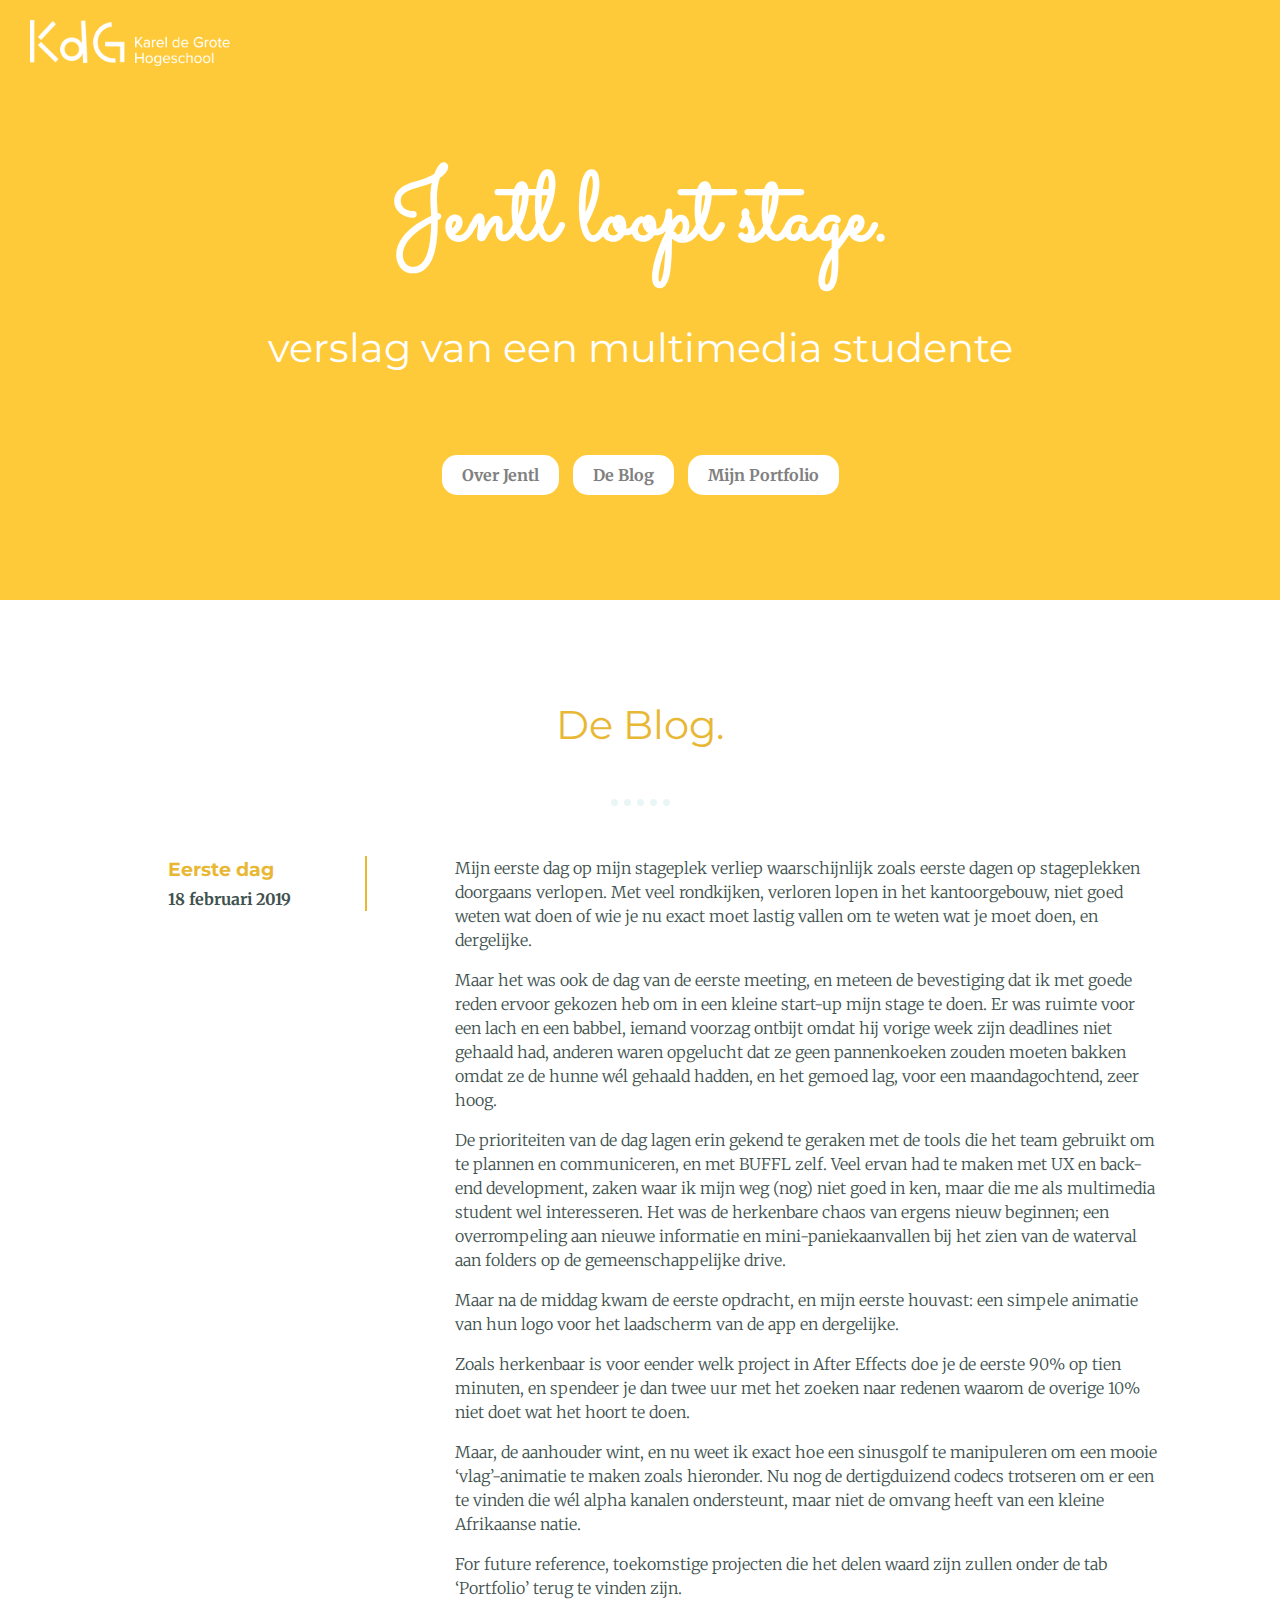
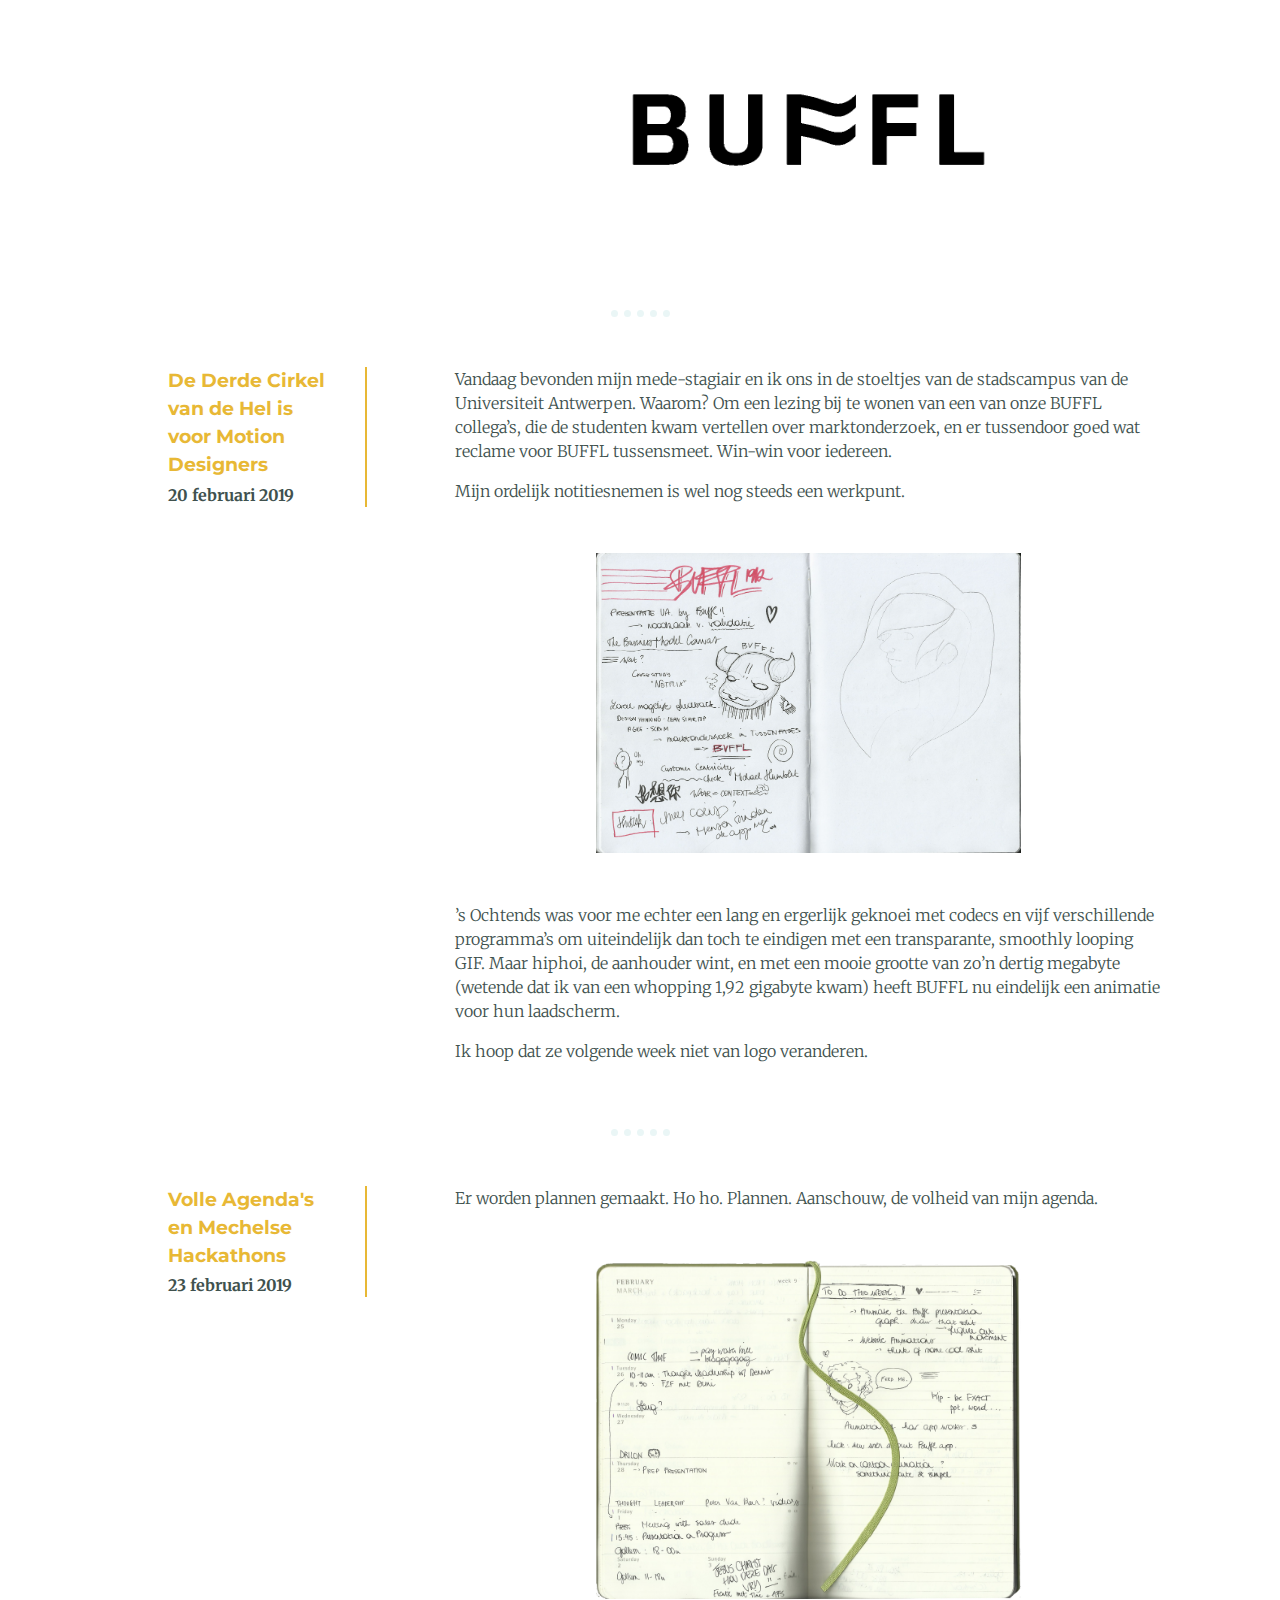
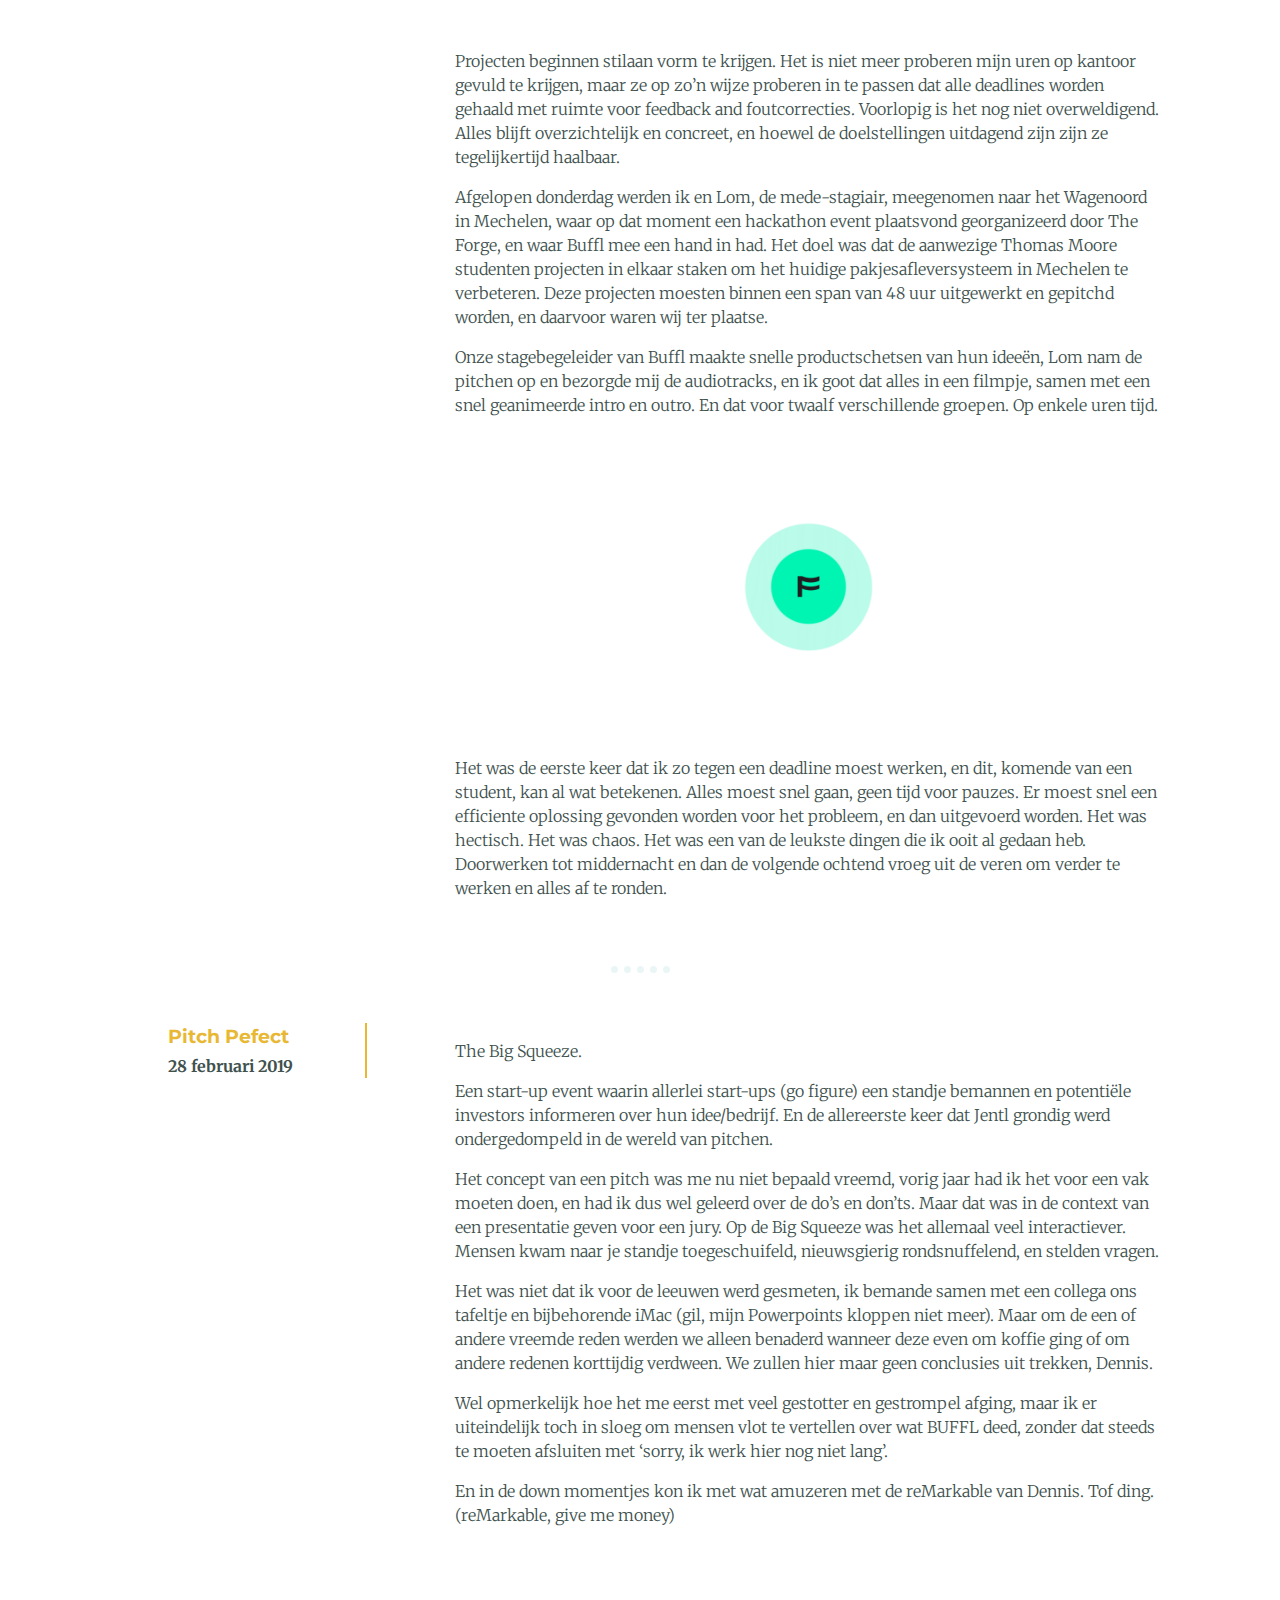
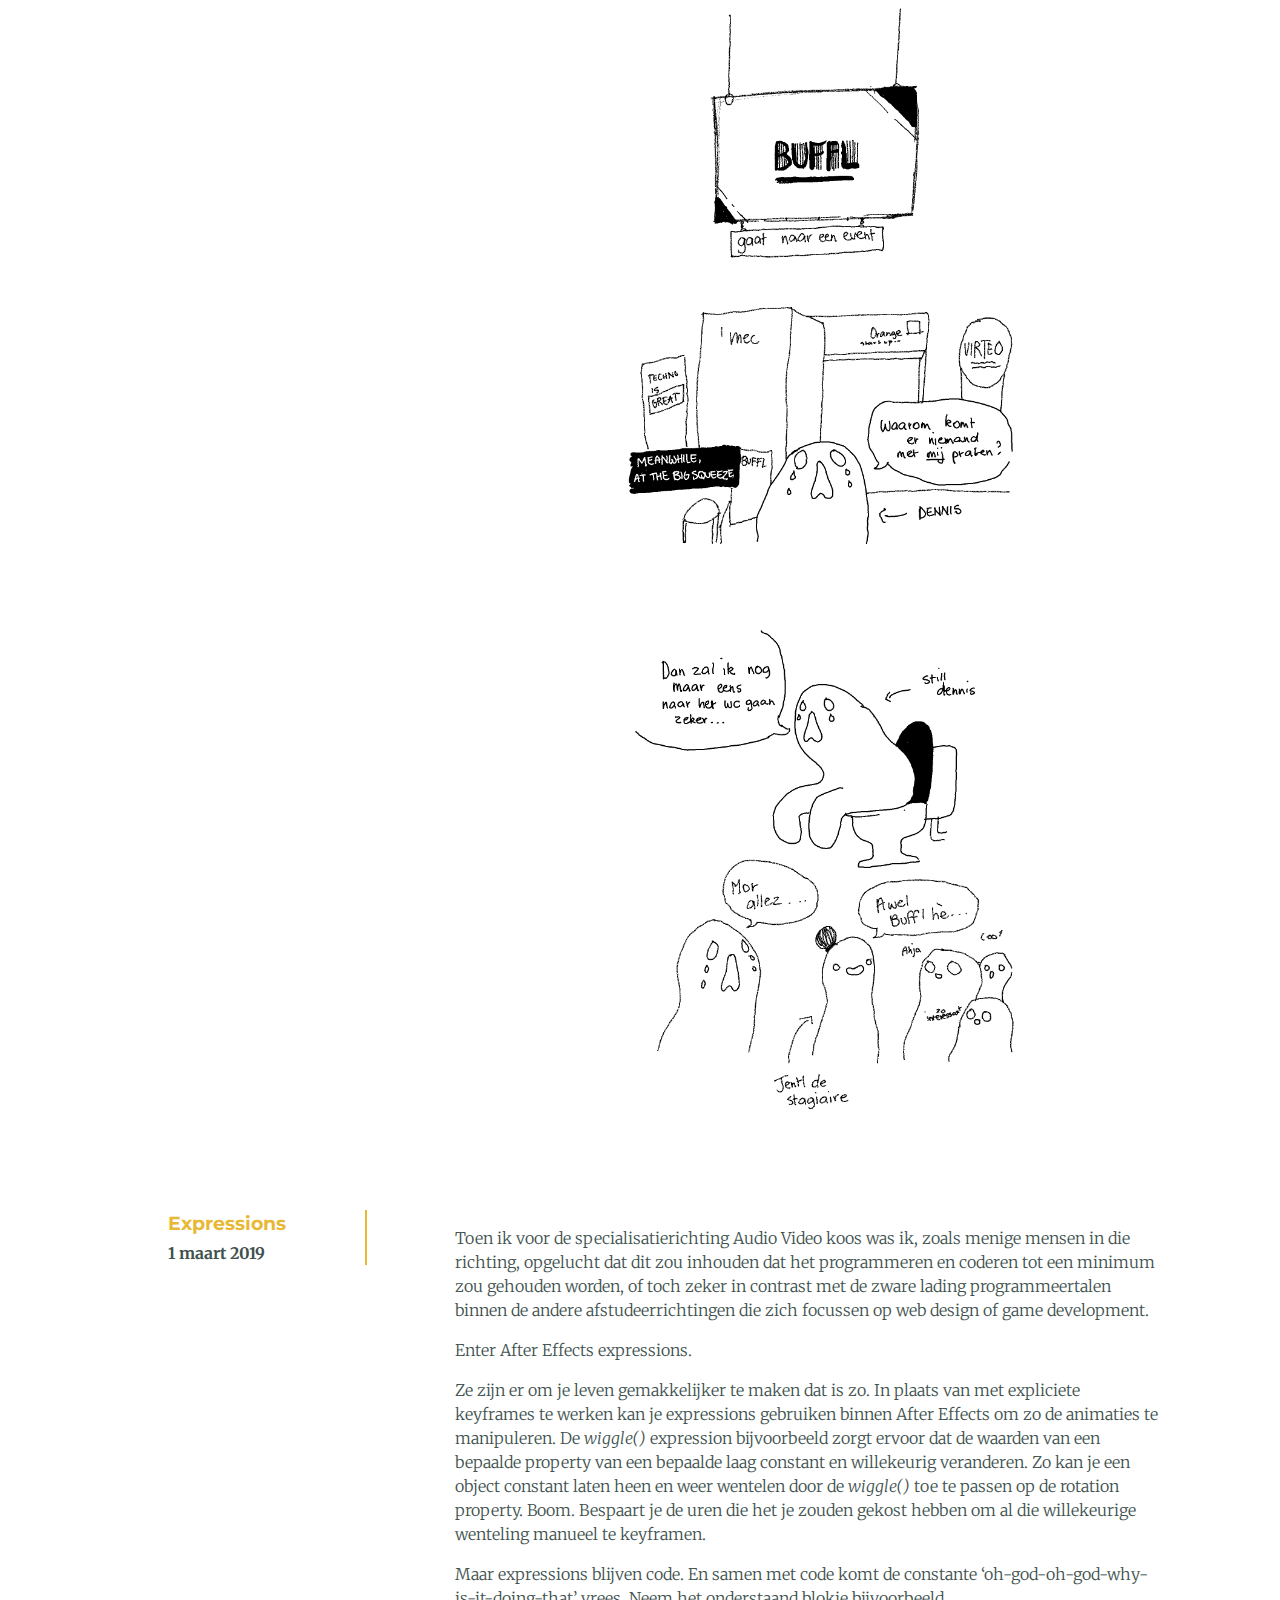
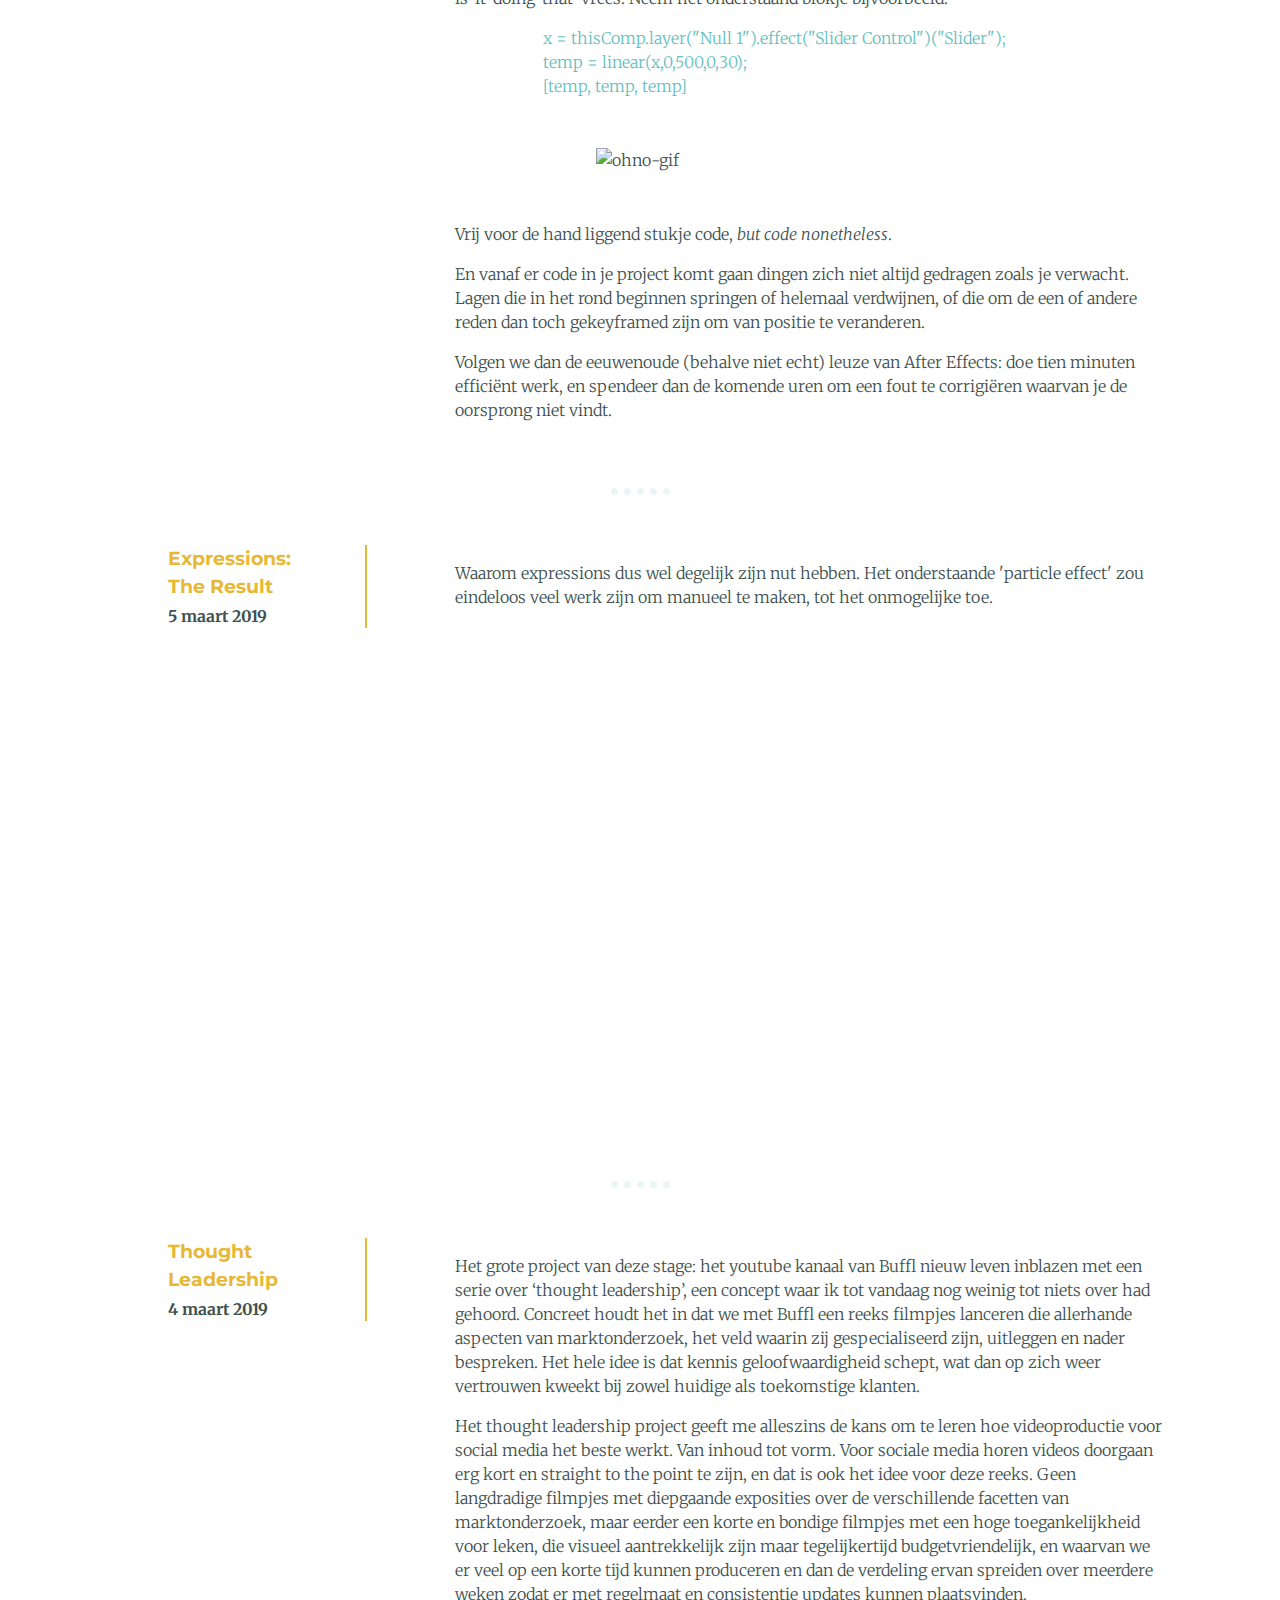
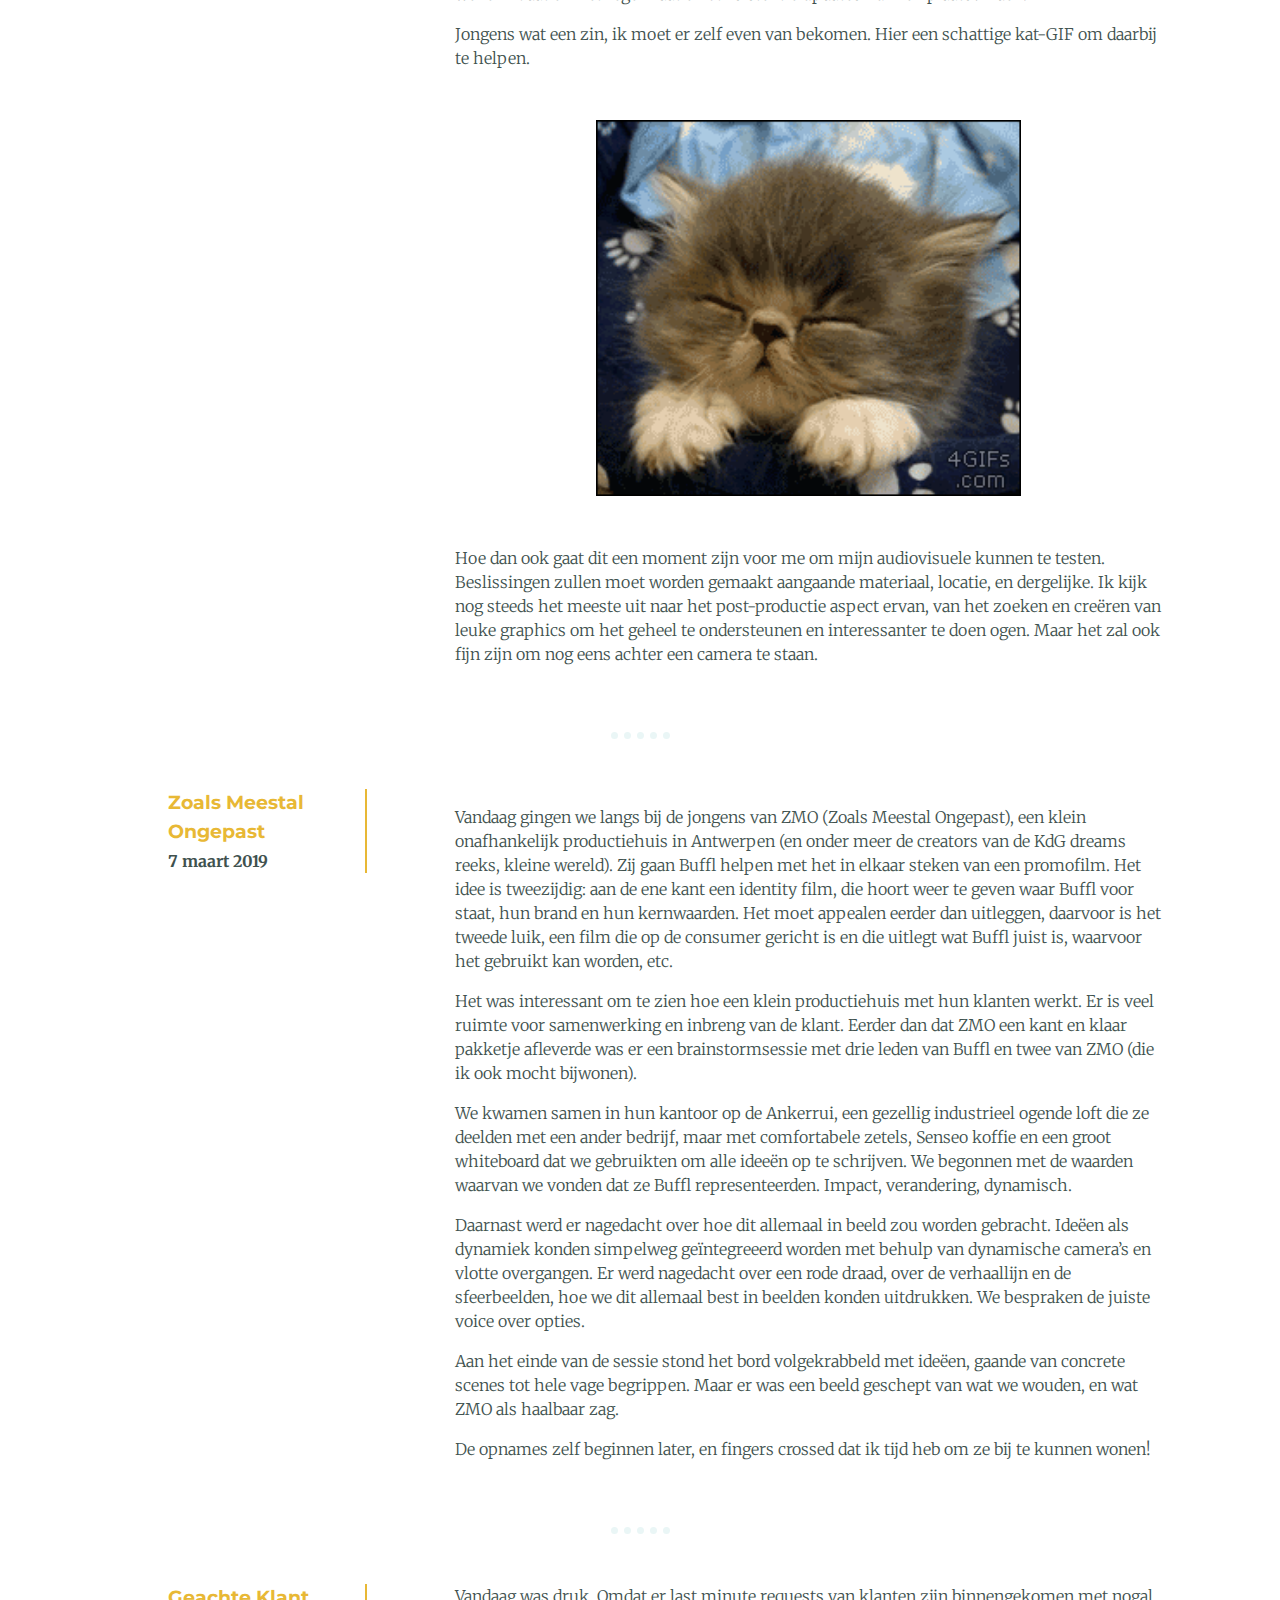
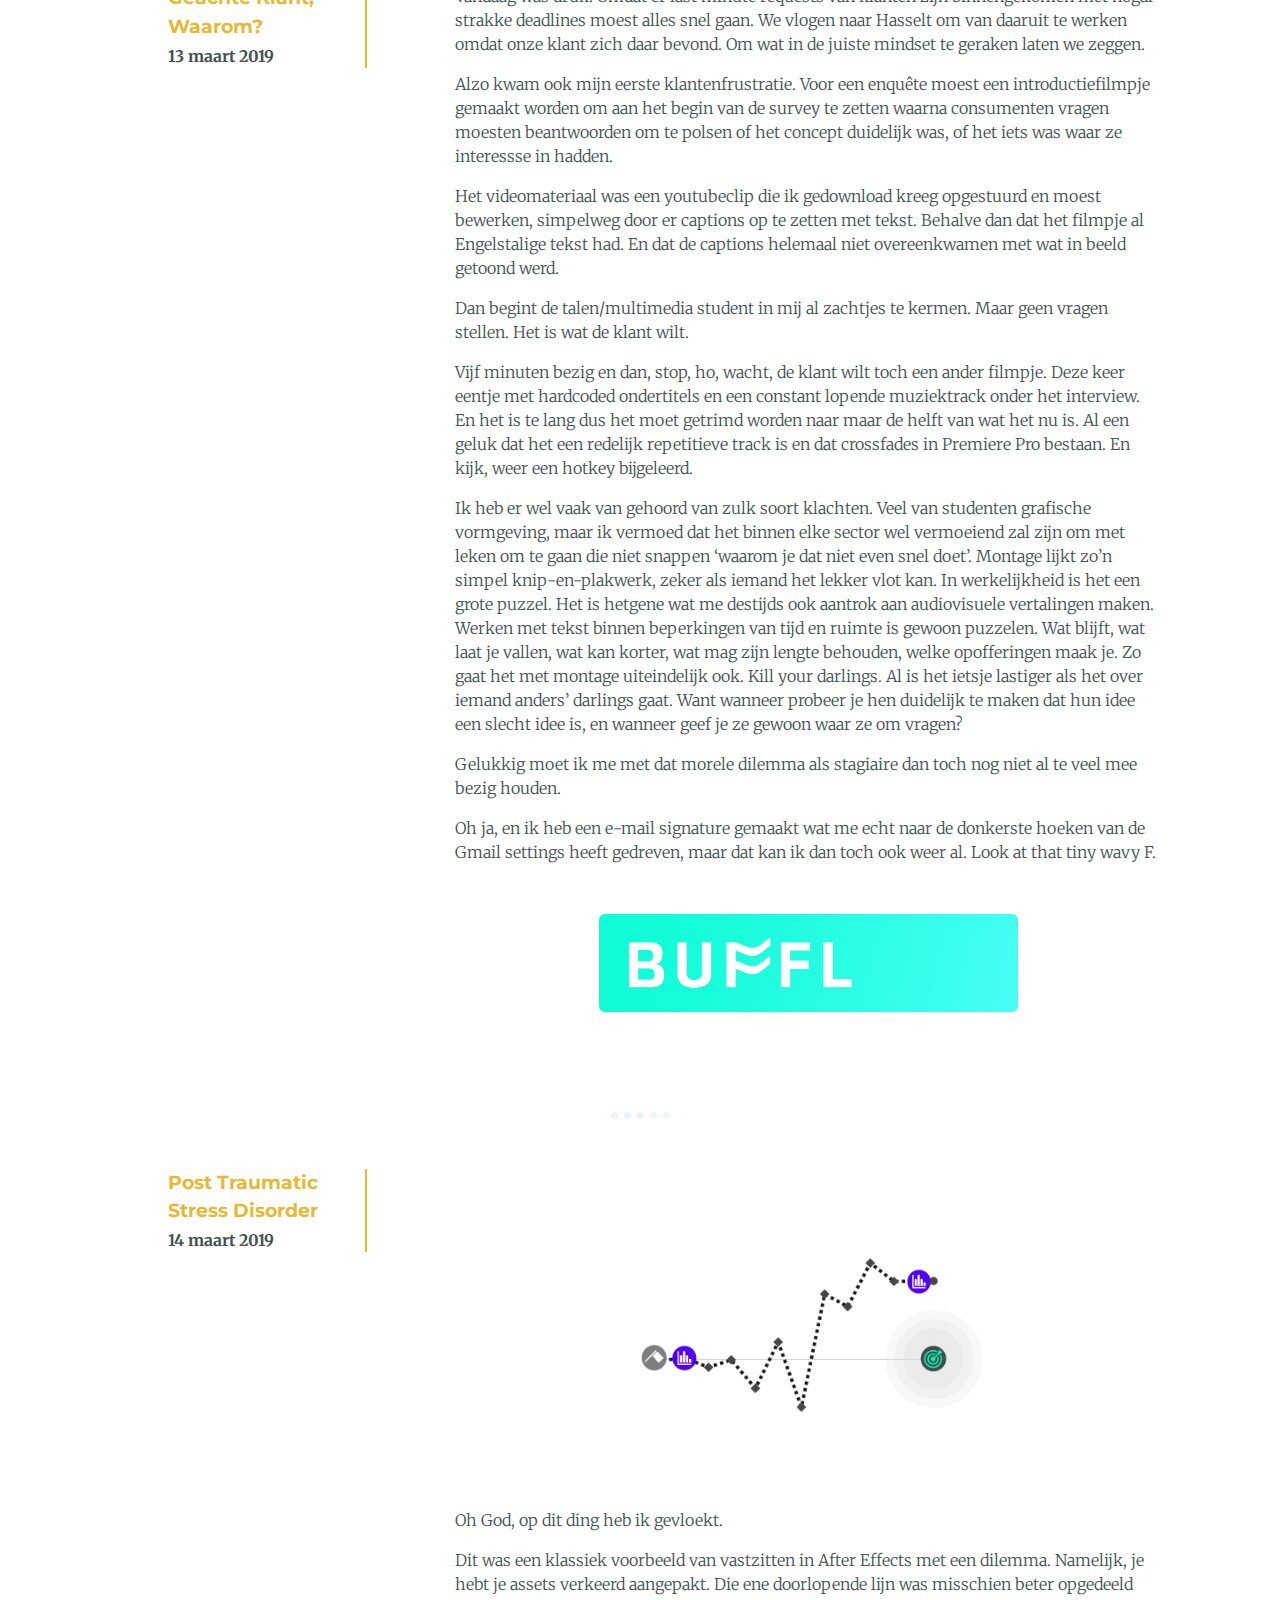
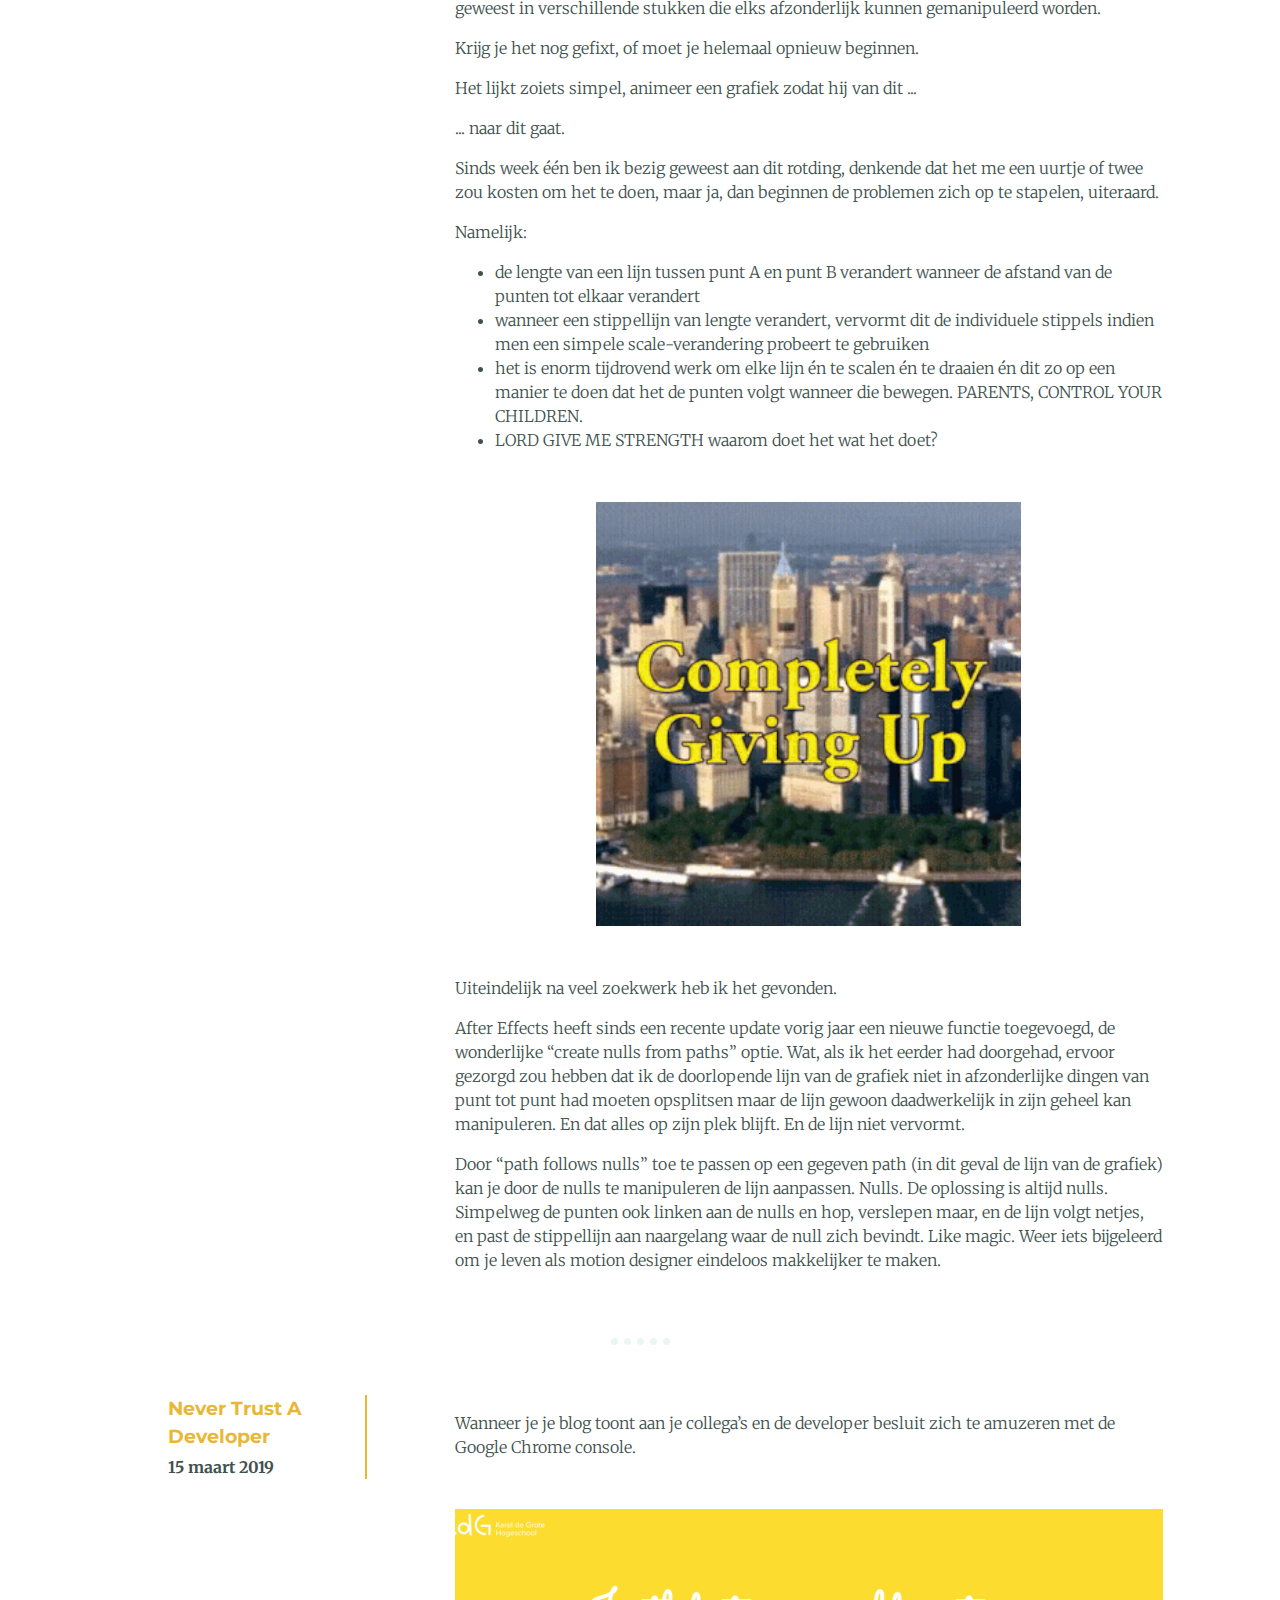
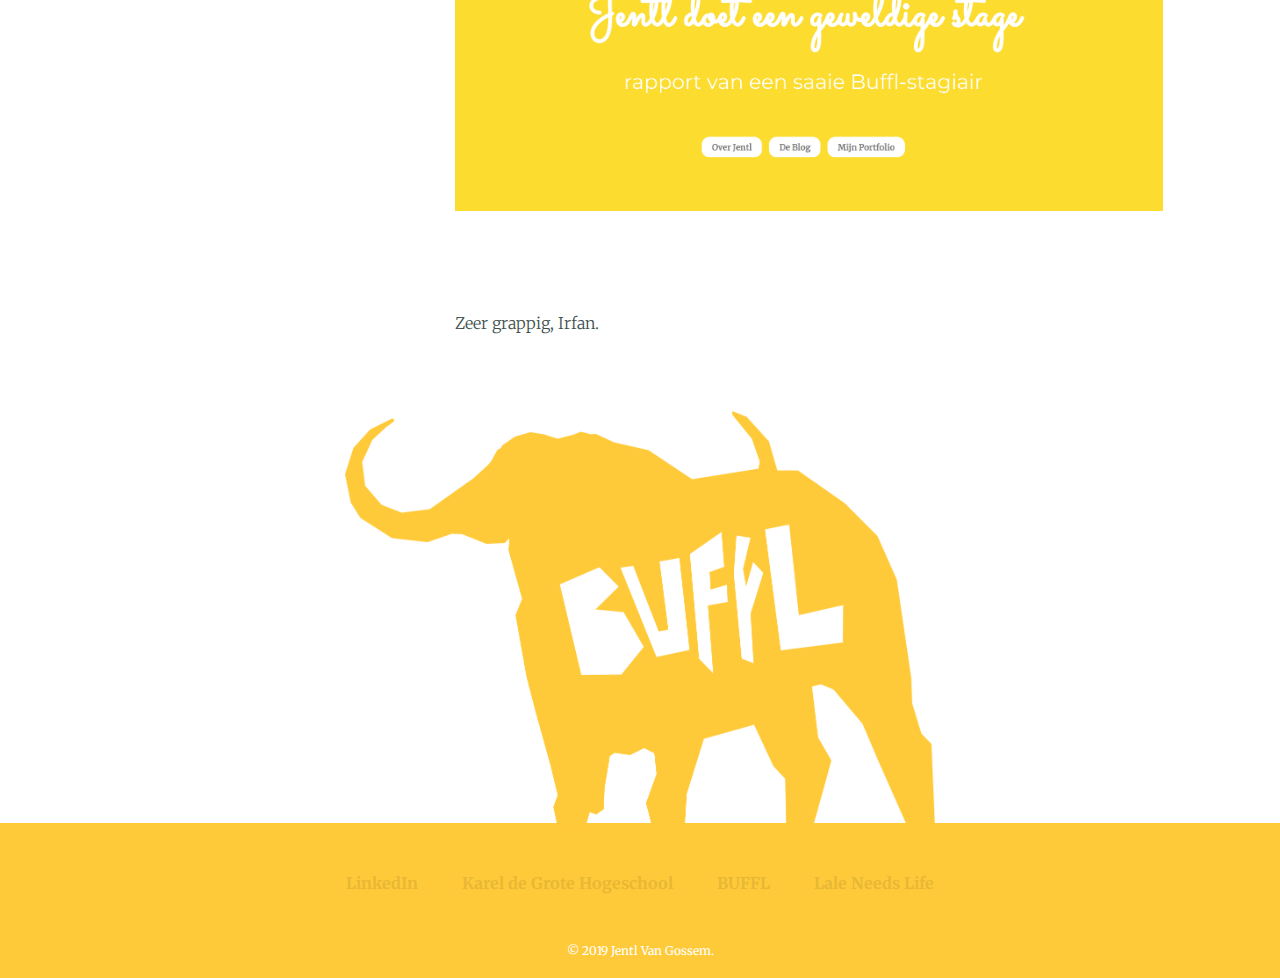
==== commit d6aca600: "Added paragraph to last blog post" ====
--- a/blog.html
+++ b/blog.html
@@ -110,13 +110,17 @@
       </div>
       <div class="right">
         <p class=”blog-text”>The Big Squeeze.
-<p class=”blog-text”>Een start-up event waarin allerlei start-ups (go figure) een standje bemannen en potentiële investors informeren over hun idee/bedrijf. En de allereerste keer dat Jentl grondig werd ondergedompeld in de wereld van pitchen. </p>
-<p class=”blog-text”>Het concept van een pitch was me nu niet bepaald vreemd, vorig jaar had ik het voor een vak moeten doen, en had ik dus wel geleerd over de do’s en don’ts. Maar dat was in de context van een presentatie geven voor een jury. Op de Big Squeeze was het allemaal veel interactiever. Mensen kwam naar je standje toegeschuifeld, nieuwsgierig rondsnuffelend, en stelden vragen. </p>
-<p class=”blog-text”>Het was niet dat ik voor de leeuwen werd gesmeten, ik bemande samen met een collega ons tafeltje en bijbehorende iMac (gil, mijn Powerpoints kloppen niet meer). Maar om de een of andere vreemde reden werden we alleen benaderd wanneer deze even om koffie ging of om andere redenen korttijdig verdween. We zullen hier maar geen conclusies uit trekken, Dennis. </p>
-<p class=”blog-text”>Wel opmerkelijk hoe het me eerst met veel gestotter en gestrompel afging, maar ik er uiteindelijk toch in sloeg om mensen vlot te vertellen over wat BUFFL deed, zonder dat steeds te moeten afsluiten met ‘sorry, ik werk hier nog niet lang’. </p>
-<p class=”blog-text”>En in de down momentjes kon ik met wat amuzeren met de reMarkable van Dennis. Tof ding. (reMarkable, give me money) </p>
-      <img class="logo-animated-blog" src="images/blog/8.png" alt="comic-1">
-      <img class="logo-animated-blog" src="images/blog/9.png" alt="comic-2">
+          <p class=”blog-text”>Een start-up event waarin allerlei start-ups (go figure) een standje bemannen en potentiële investors informeren over hun idee/bedrijf. En de allereerste keer dat Jentl grondig werd ondergedompeld in de wereld van
+            pitchen. </p>
+          <p class=”blog-text”>Het concept van een pitch was me nu niet bepaald vreemd, vorig jaar had ik het voor een vak moeten doen, en had ik dus wel geleerd over de do’s en don’ts. Maar dat was in de context van een presentatie geven voor een
+            jury. Op de Big Squeeze was het allemaal veel interactiever. Mensen kwam naar je standje toegeschuifeld, nieuwsgierig rondsnuffelend, en stelden vragen. </p>
+          <p class=”blog-text”>Het was niet dat ik voor de leeuwen werd gesmeten, ik bemande samen met een collega ons tafeltje en bijbehorende iMac (gil, mijn Powerpoints kloppen niet meer). Maar om de een of andere vreemde reden werden we alleen
+            benaderd wanneer deze even om koffie ging of om andere redenen korttijdig verdween. We zullen hier maar geen conclusies uit trekken, Dennis. </p>
+          <p class=”blog-text”>Wel opmerkelijk hoe het me eerst met veel gestotter en gestrompel afging, maar ik er uiteindelijk toch in sloeg om mensen vlot te vertellen over wat BUFFL deed, zonder dat steeds te moeten afsluiten met ‘sorry, ik werk
+            hier nog niet lang’. </p>
+          <p class=”blog-text”>En in de down momentjes kon ik met wat amuzeren met de reMarkable van Dennis. Tof ding. (reMarkable, give me money) </p>
+          <img class="logo-animated-blog" src="images/blog/8.png" alt="comic-1">
+          <img class="logo-animated-blog" src="images/blog/9.png" alt="comic-2">
       </div>
     </div>
     <div class="blog-post">
@@ -249,23 +253,28 @@
       <div class="right">
         <img class="logo-animated-blog" src="images/gifs/graphgif.gif" alt="graph-gif">
         <p class=”blog-text”>Oh God, op dit ding heb ik gevloekt. </p>
-<p class=”blog-text”>Dit was een klassiek voorbeeld van vastzitten in After Effects met een dilemma. Namelijk, je hebt je assets verkeerd aangepakt. Die ene doorlopende lijn was misschien beter opgedeeld geweest in verschillende stukken die elks afzonderlijk kunnen gemanipuleerd worden. </p>
-<p class=”blog-text”>Krijg je het nog gefixt, of moet je helemaal opnieuw beginnen. </p>
-<p class=”blog-text”>Het lijkt zoiets simpel, animeer een grafiek zodat hij van dit ... </p>
-<p class=”blog-text”>... naar dit gaat. </p>
-<p class=”blog-text”>Sinds week één ben ik bezig geweest aan dit rotding, denkende dat het me een uurtje of twee zou kosten om het te doen, maar ja, dan beginnen de problemen zich op te stapelen, uiteraard. </p>
-<p class=”blog-text”>Namelijk:
-<ul>
-<li> de lengte van een lijn tussen punt A en punt B verandert wanneer de afstand van de punten tot elkaar verandert</li>
-<li> wanneer een stippellijn van lengte verandert, vervormt dit de individuele stippels indien men een simpele scale-verandering probeert te gebruiken
-<li>het is enorm tijdrovend werk om elke lijn én te scalen én te draaien én dit zo op een manier te doen dat het de punten volgt wanneer die bewegen. PARENTS, CONTROL YOUR CHILDREN.
-<li> LORD GIVE ME STRENGTH waarom doet het wat het doet? </li>
-</ul>
-</p>
-<img class="logo-animated-blog" src="images/gifs/givingup.gif" alt="givingup-me">
-
-<p class=”blog-text”>Uiteindelijk na veel zoekwerk heb ik het gevonden. </p>
-<p class=”blog-text”>After Effects heeft sinds een recente update vorig jaar een nieuwe functie toegevoegd, de wonderlijke “create nulls from paths” optie. Wat, als ik het eerder had doorgehad, ervoor gezorgd zou hebben dat ik de doorlopende lijn van de grafiek niet in afzonderlijke dingen van punt tot punt had moeten opsplitsen maar de lijn gewoon daadwerkelijk in zijn geheel kan manipuleren. En dat alles op zijn plek blijft. En de lijn niet vervormt. </p>
+        <p class=”blog-text”>Dit was een klassiek voorbeeld van vastzitten in After Effects met een dilemma. Namelijk, je hebt je assets verkeerd aangepakt. Die ene doorlopende lijn was misschien beter opgedeeld geweest in verschillende stukken die
+          elks afzonderlijk kunnen gemanipuleerd worden. </p>
+        <p class=”blog-text”>Krijg je het nog gefixt, of moet je helemaal opnieuw beginnen. </p>
+        <p class=”blog-text”>Het lijkt zoiets simpel, animeer een grafiek zodat hij van dit ... </p>
+        <p class=”blog-text”>... naar dit gaat. </p>
+        <p class=”blog-text”>Sinds week één ben ik bezig geweest aan dit rotding, denkende dat het me een uurtje of twee zou kosten om het te doen, maar ja, dan beginnen de problemen zich op te stapelen, uiteraard. </p>
+        <p class=”blog-text”>Namelijk:
+          <ul>
+            <li> de lengte van een lijn tussen punt A en punt B verandert wanneer de afstand van de punten tot elkaar verandert</li>
+            <li> wanneer een stippellijn van lengte verandert, vervormt dit de individuele stippels indien men een simpele scale-verandering probeert te gebruiken
+            <li>het is enorm tijdrovend werk om elke lijn én te scalen én te draaien én dit zo op een manier te doen dat het de punten volgt wanneer die bewegen. PARENTS, CONTROL YOUR CHILDREN.
+            <li> LORD GIVE ME STRENGTH waarom doet het wat het doet? </li>
+          </ul>
+        </p>
+        <img class="logo-animated-blog" src="images/gifs/givingup.gif" alt="givingup-me">
+
+        <p class=”blog-text”>Uiteindelijk na veel zoekwerk heb ik het gevonden. </p>
+        <p class=”blog-text”>After Effects heeft sinds een recente update vorig jaar een nieuwe functie toegevoegd, de wonderlijke “create nulls from paths” optie. Wat, als ik het eerder had doorgehad, ervoor gezorgd zou hebben dat ik de doorlopende
+          lijn van de grafiek niet in afzonderlijke dingen van punt tot punt had moeten opsplitsen maar de lijn gewoon daadwerkelijk in zijn geheel kan manipuleren. En dat alles op zijn plek blijft. En de lijn niet vervormt. </p>
+        <p class=”blog-text”> Door “path follows nulls” toe te passen op een gegeven path (in dit geval de lijn van de grafiek) kan je door de nulls te manipuleren de lijn aanpassen. Nulls. De oplossing is altijd nulls. Simpelweg de punten ook
+          linken aan de nulls en hop, verslepen maar, en de lijn volgt netjes, en past de stippellijn aan naargelang waar de null zich bevindt. Like magic. Weer iets bijgeleerd om je leven als motion designer eindeloos makkelijker te maken. </p>
+
 
 
       </div>
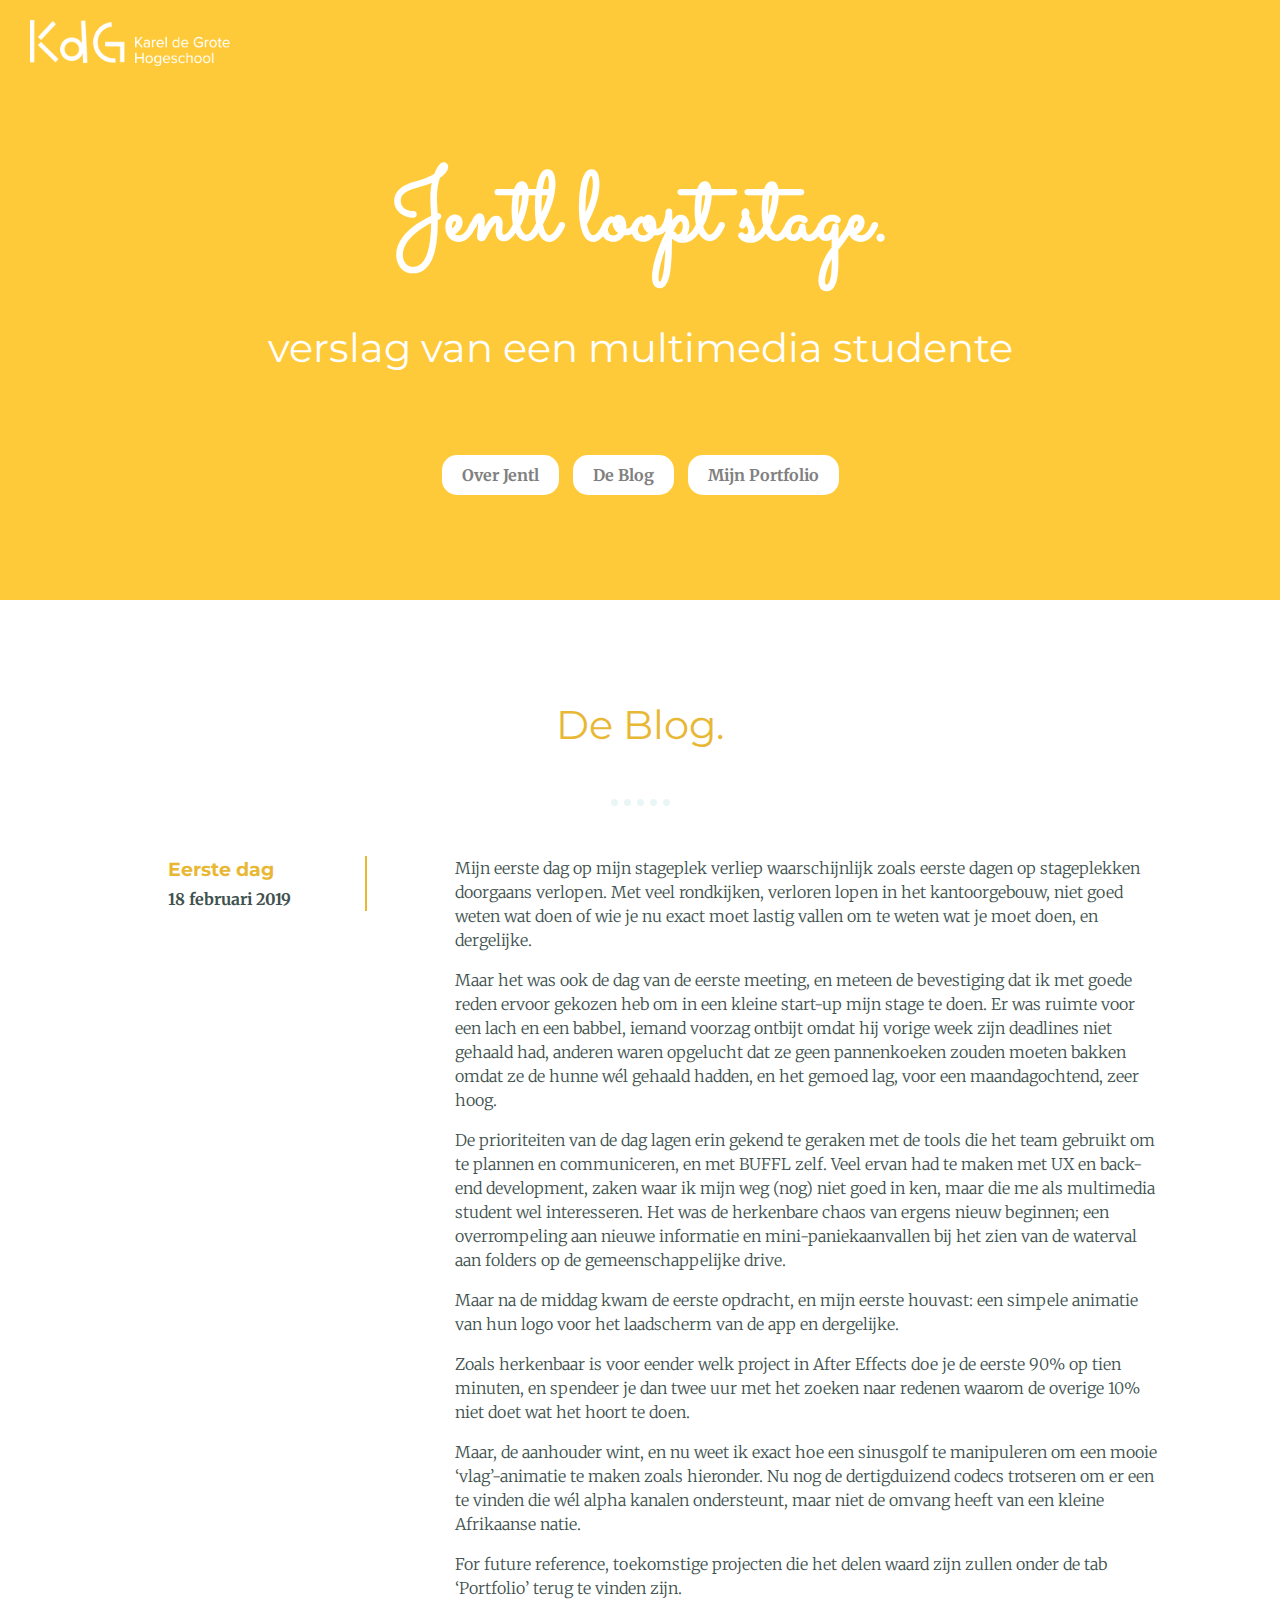
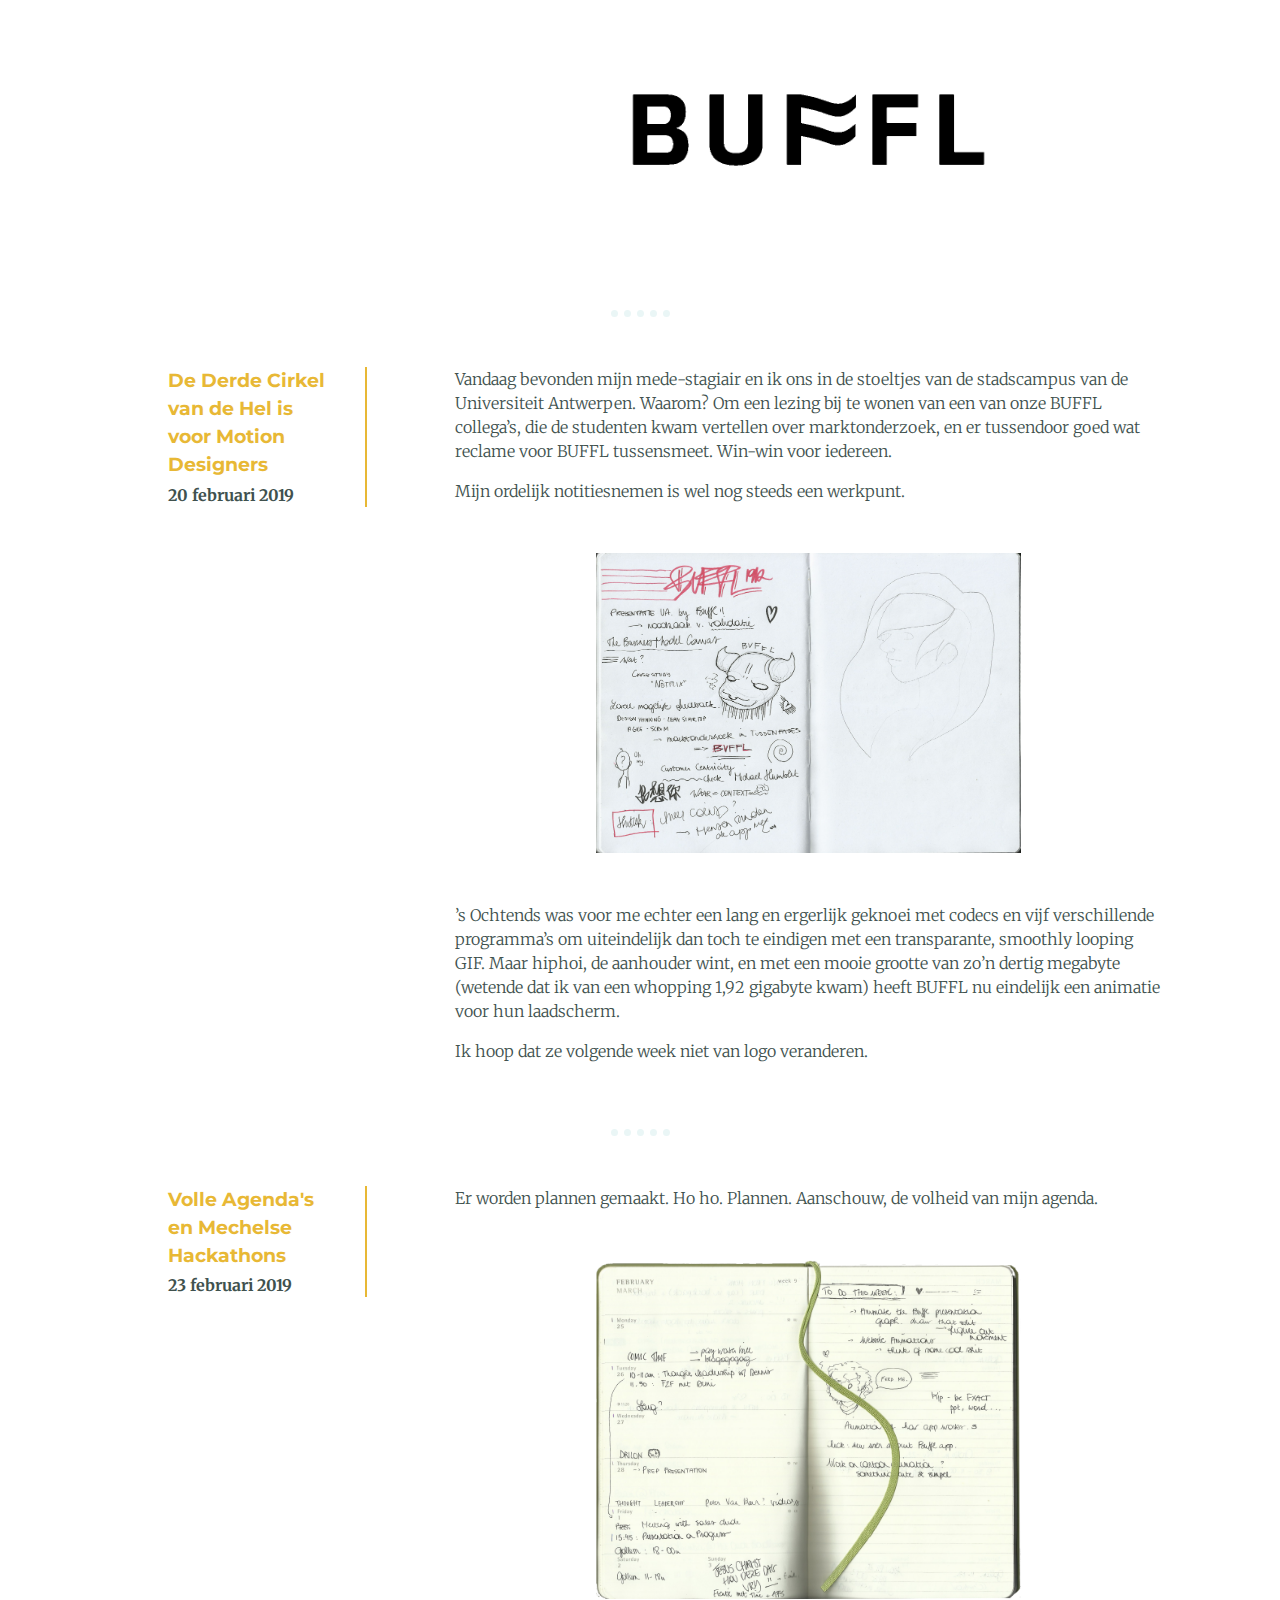
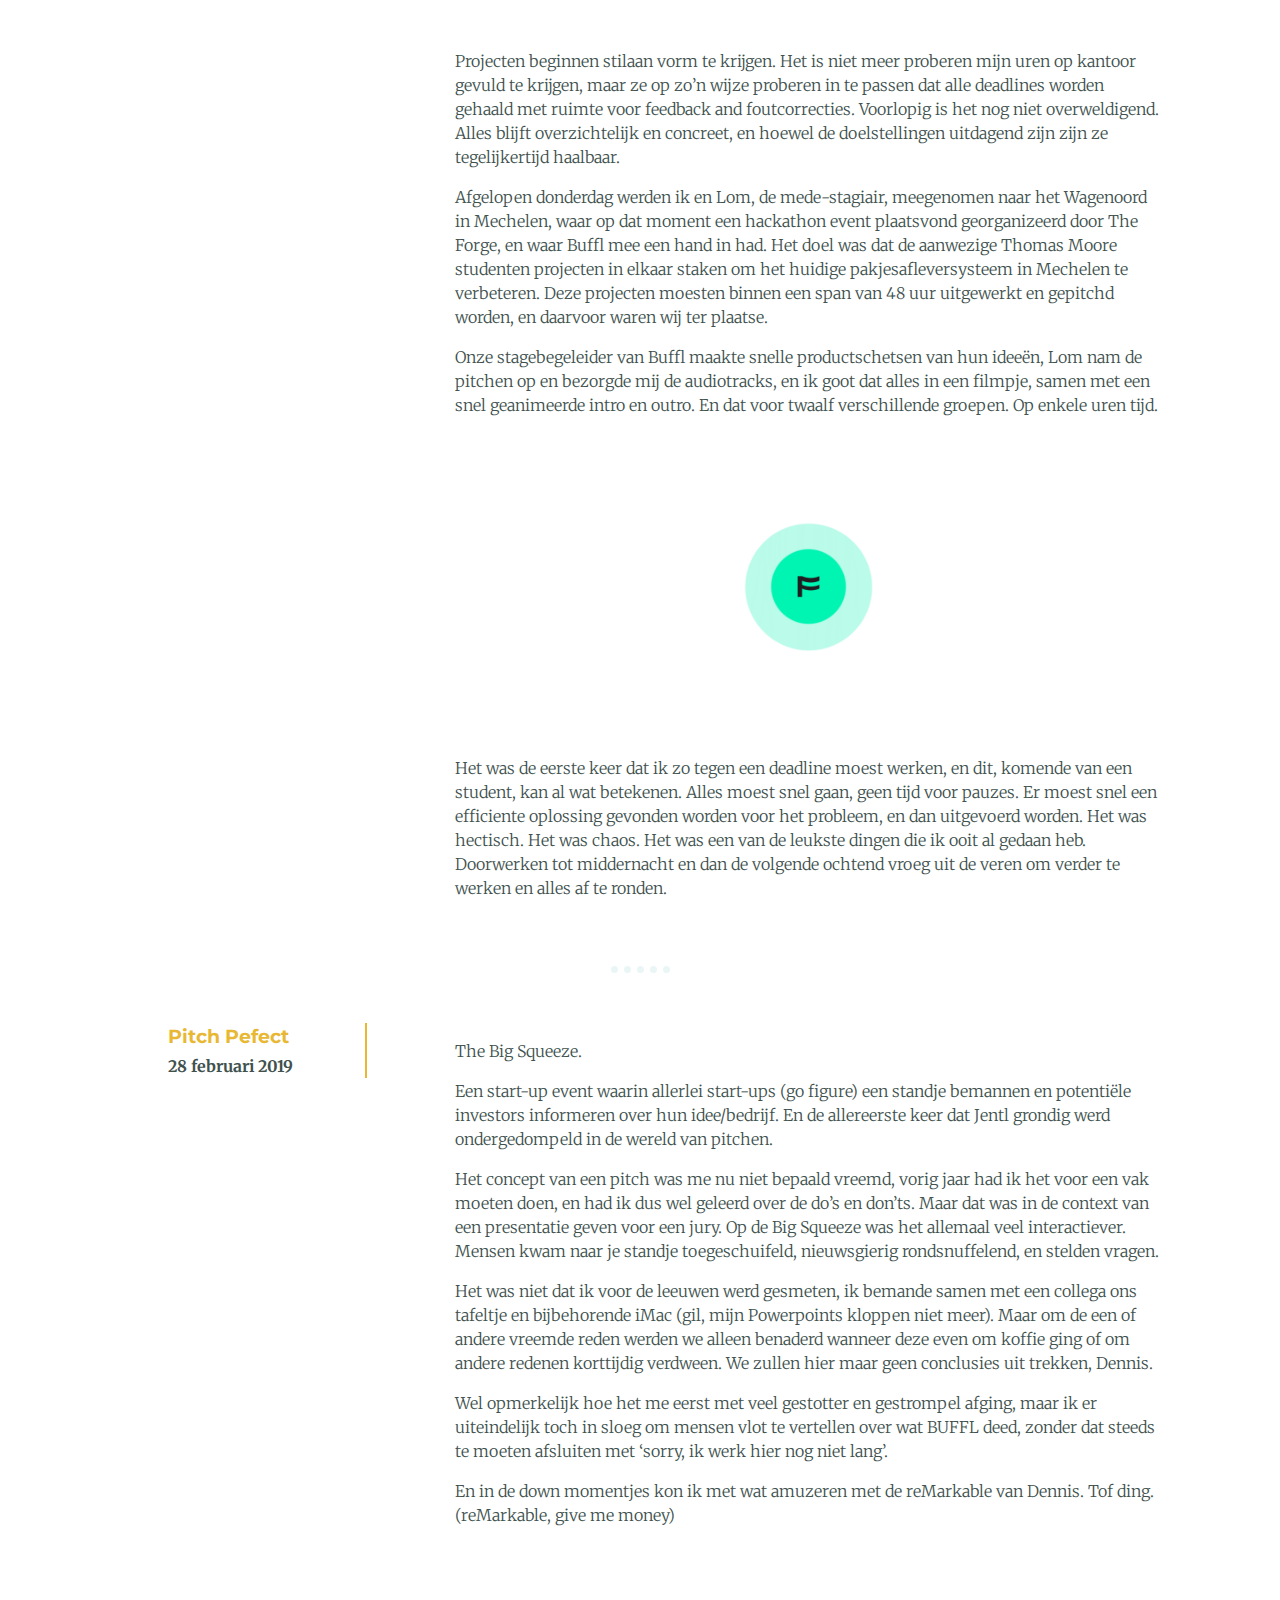
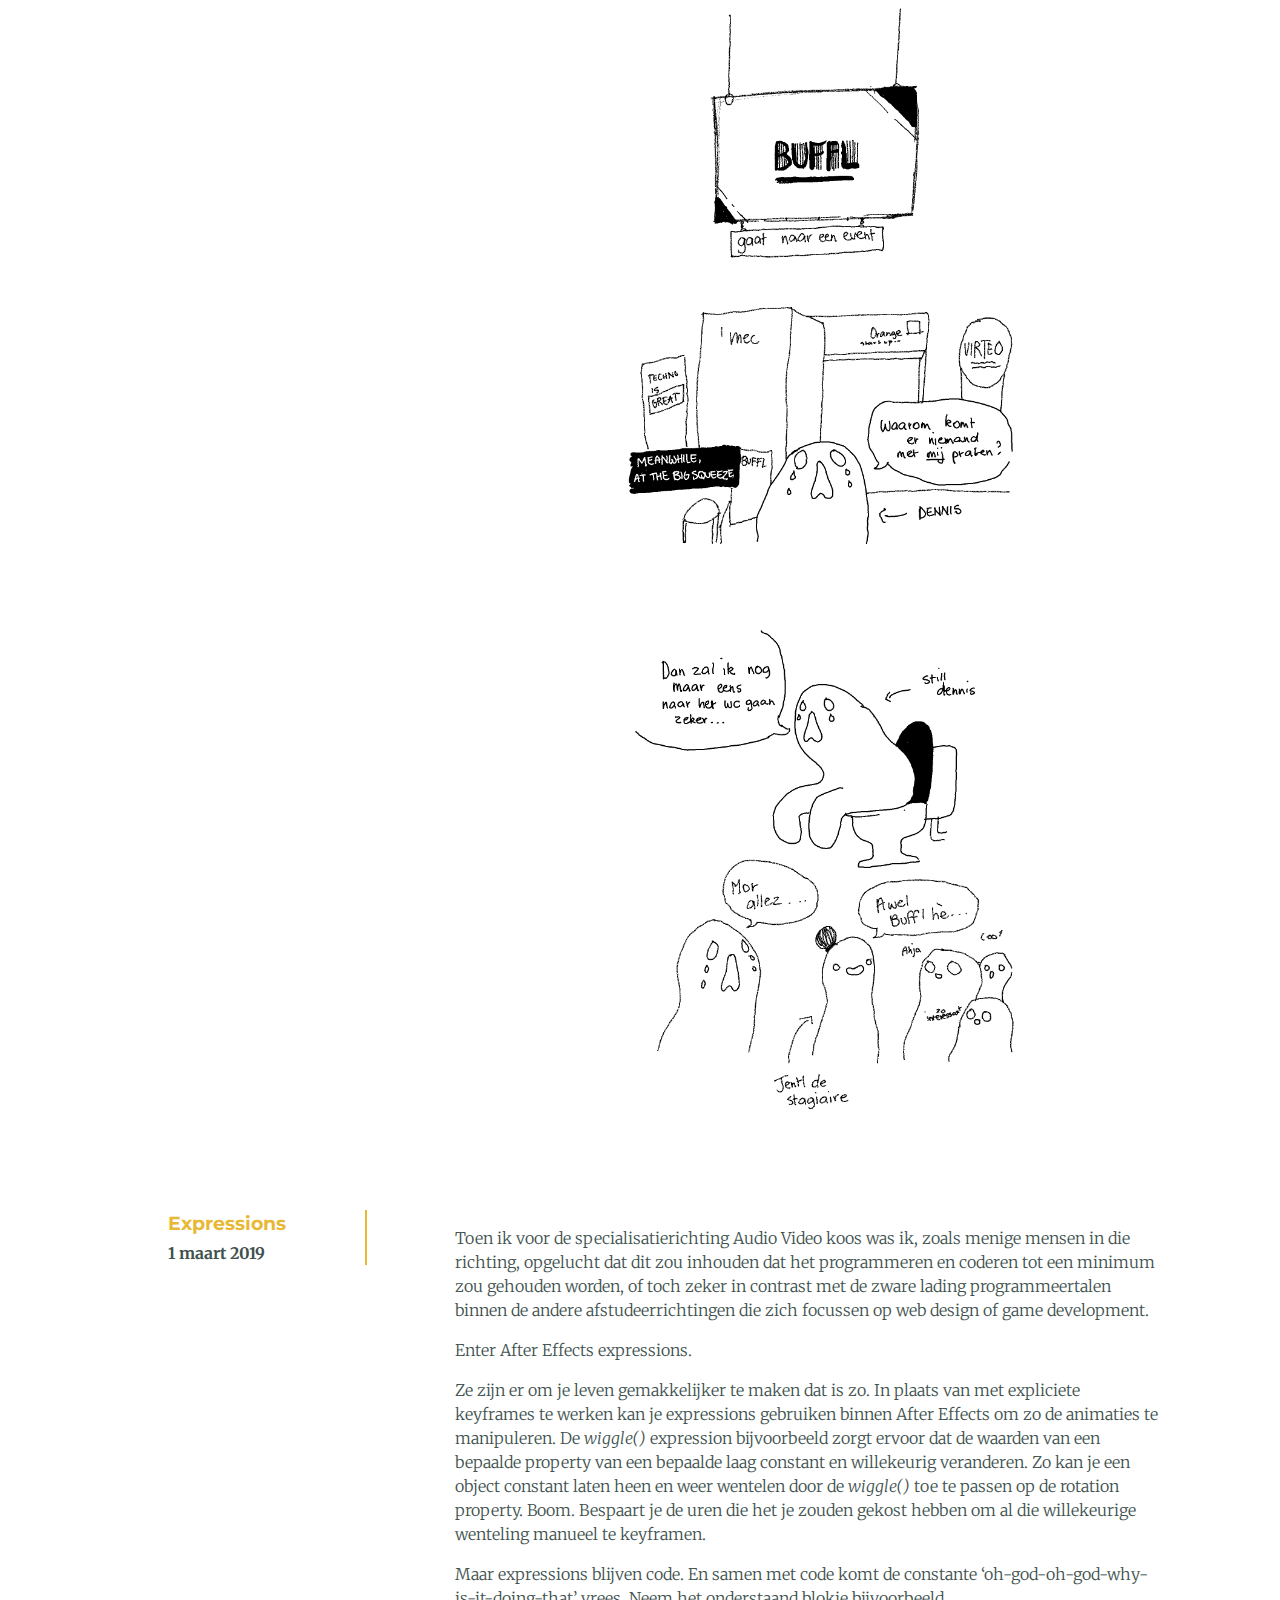
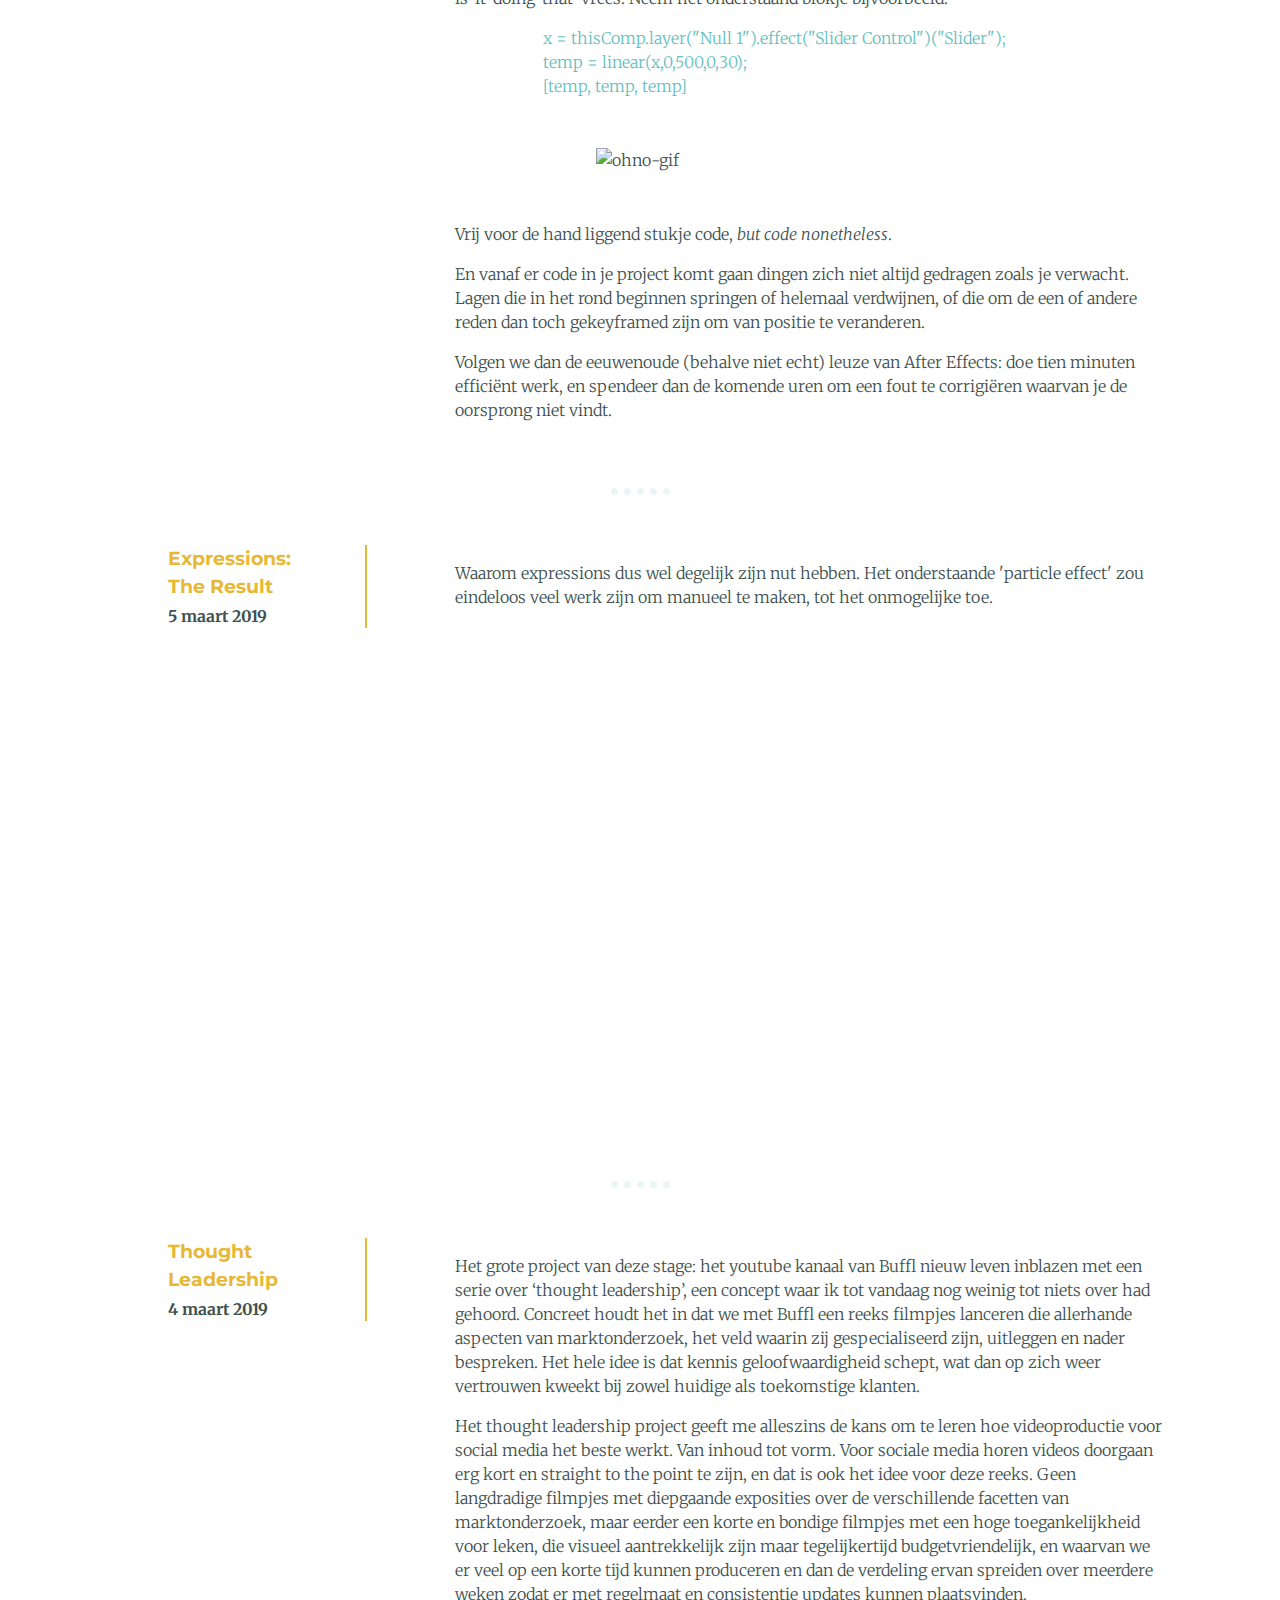
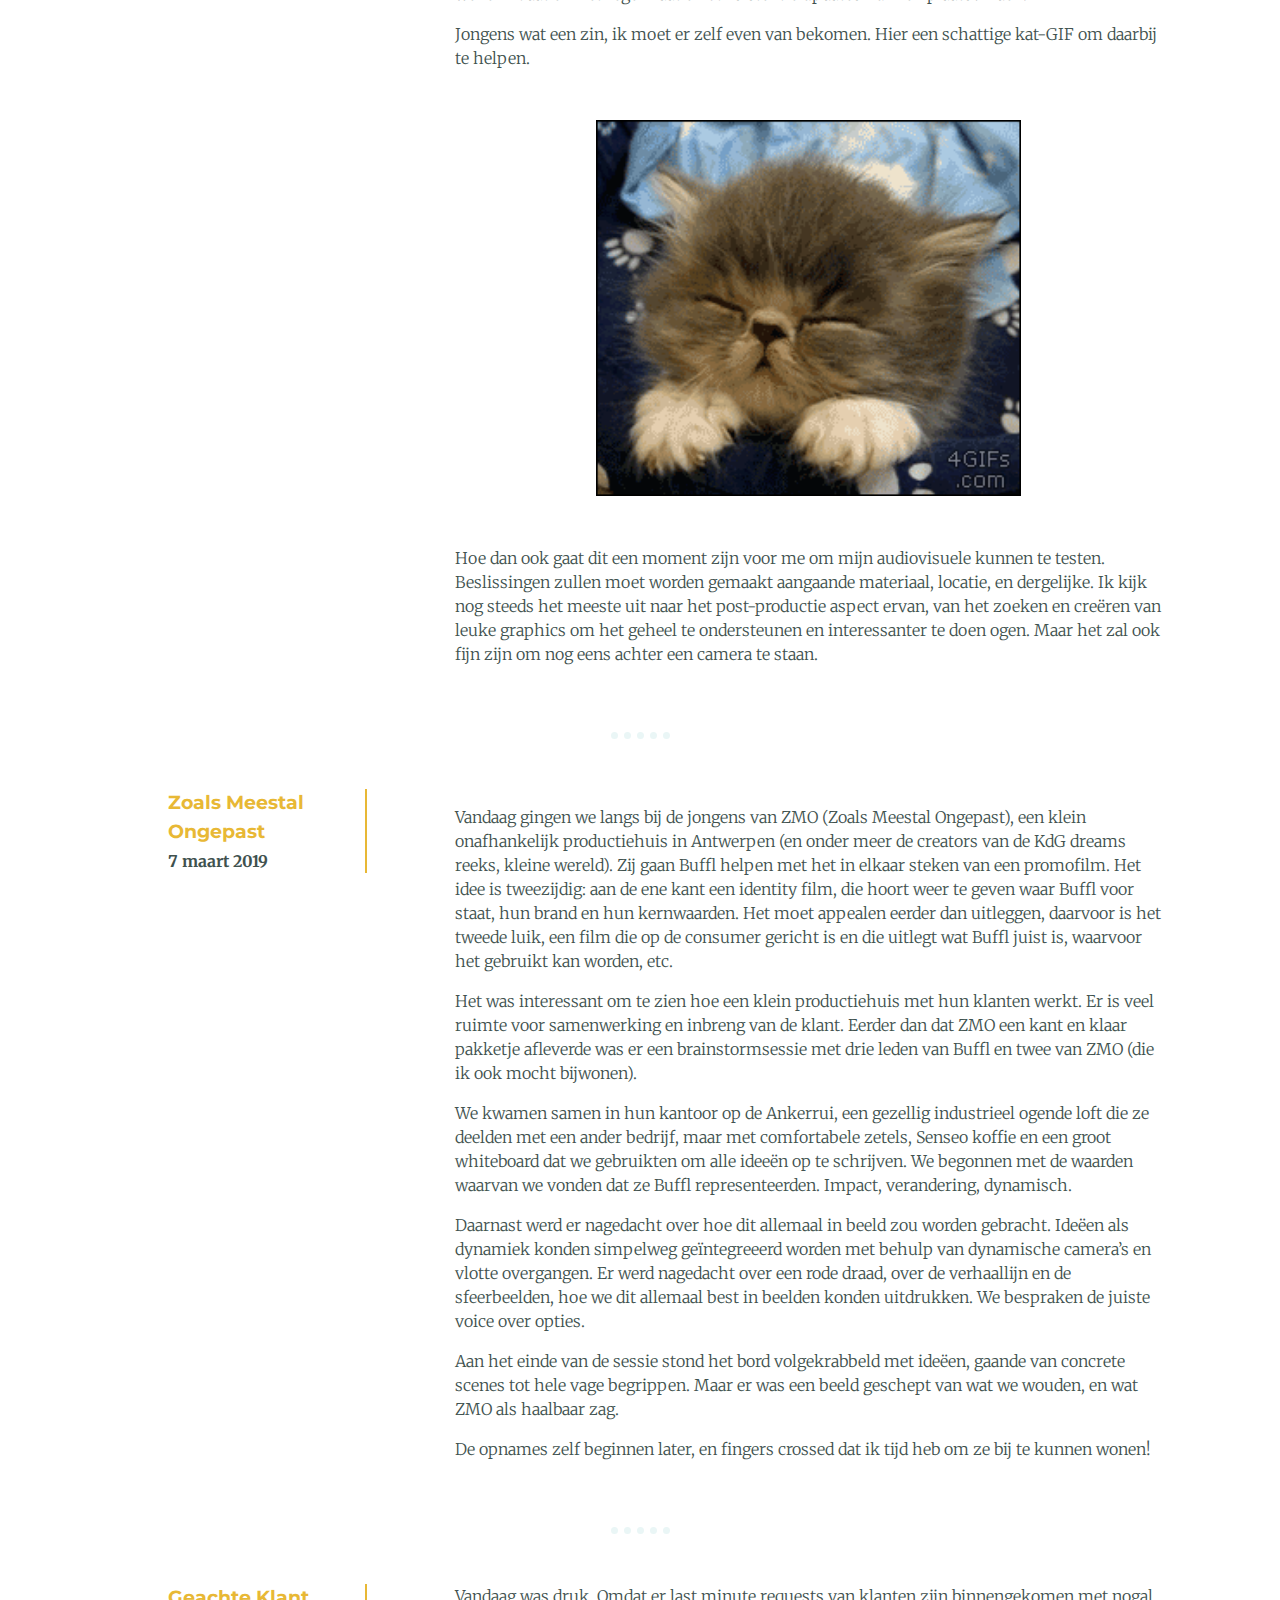
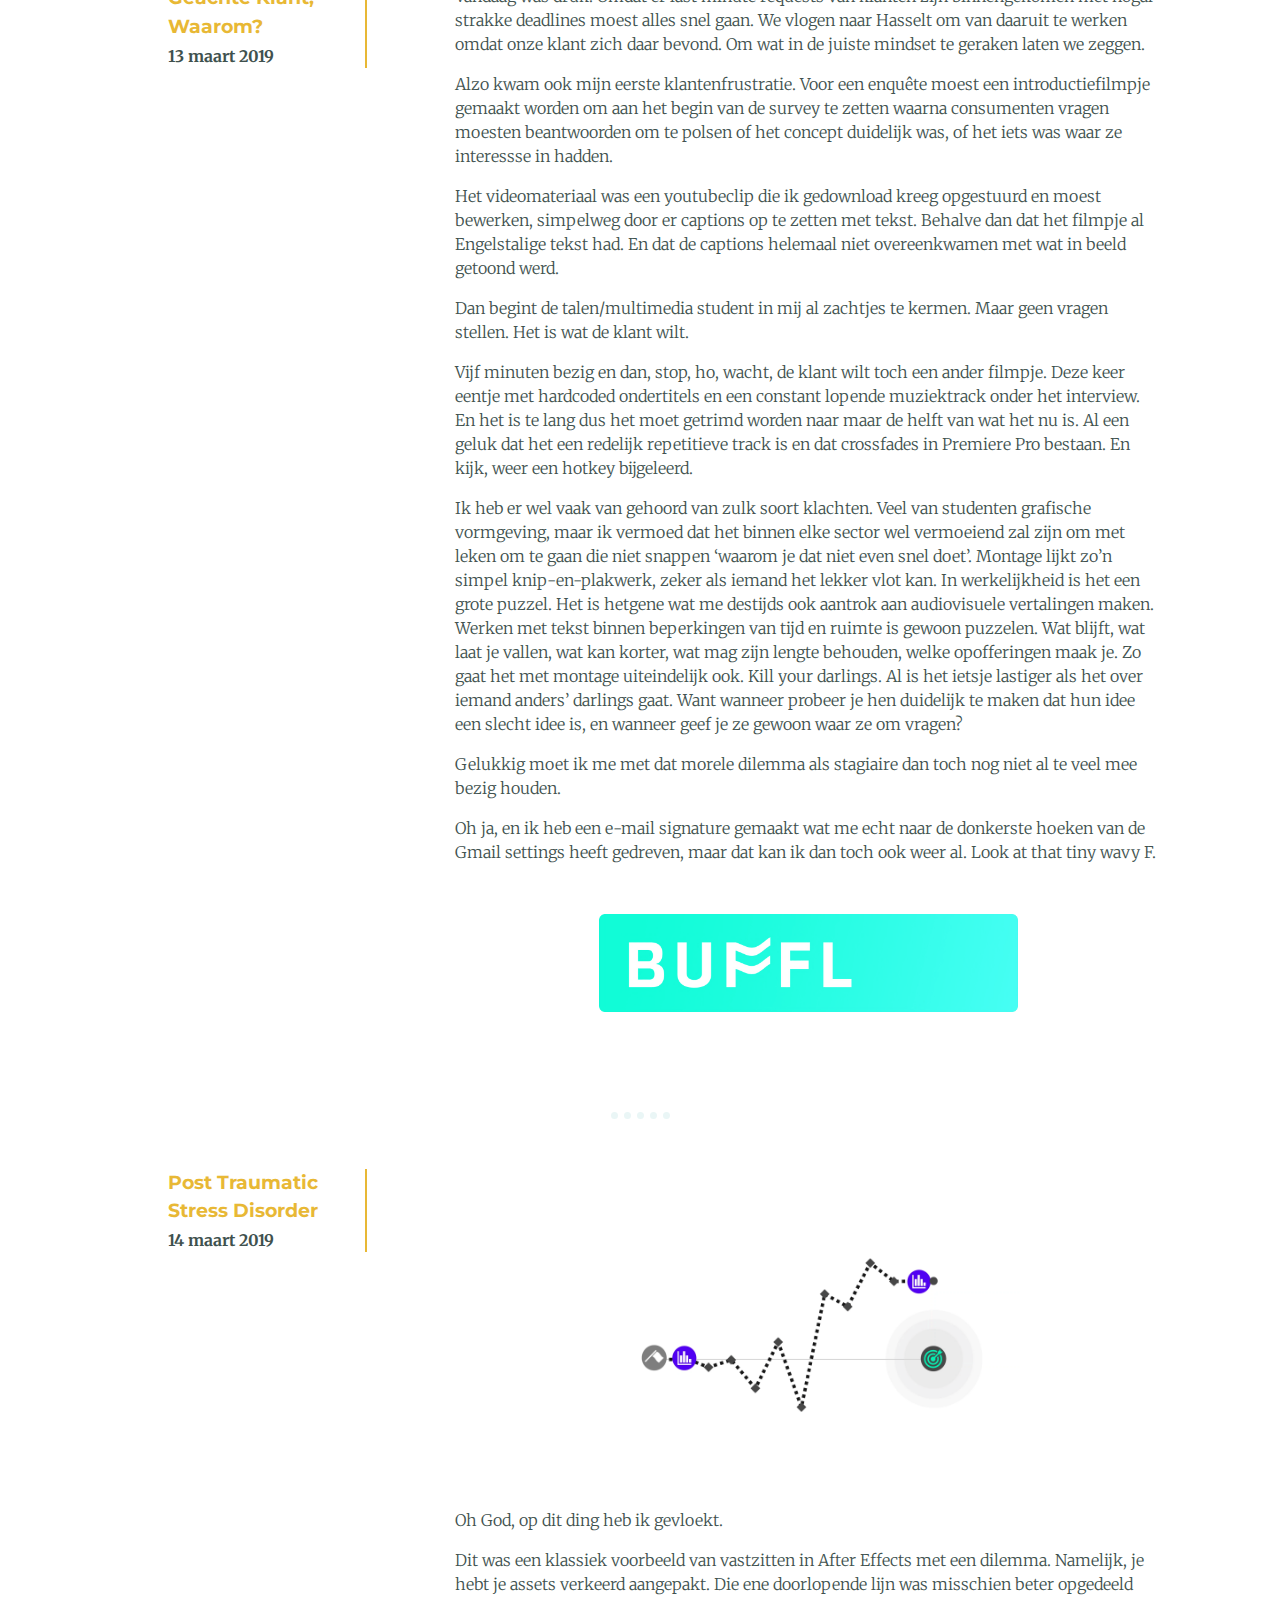
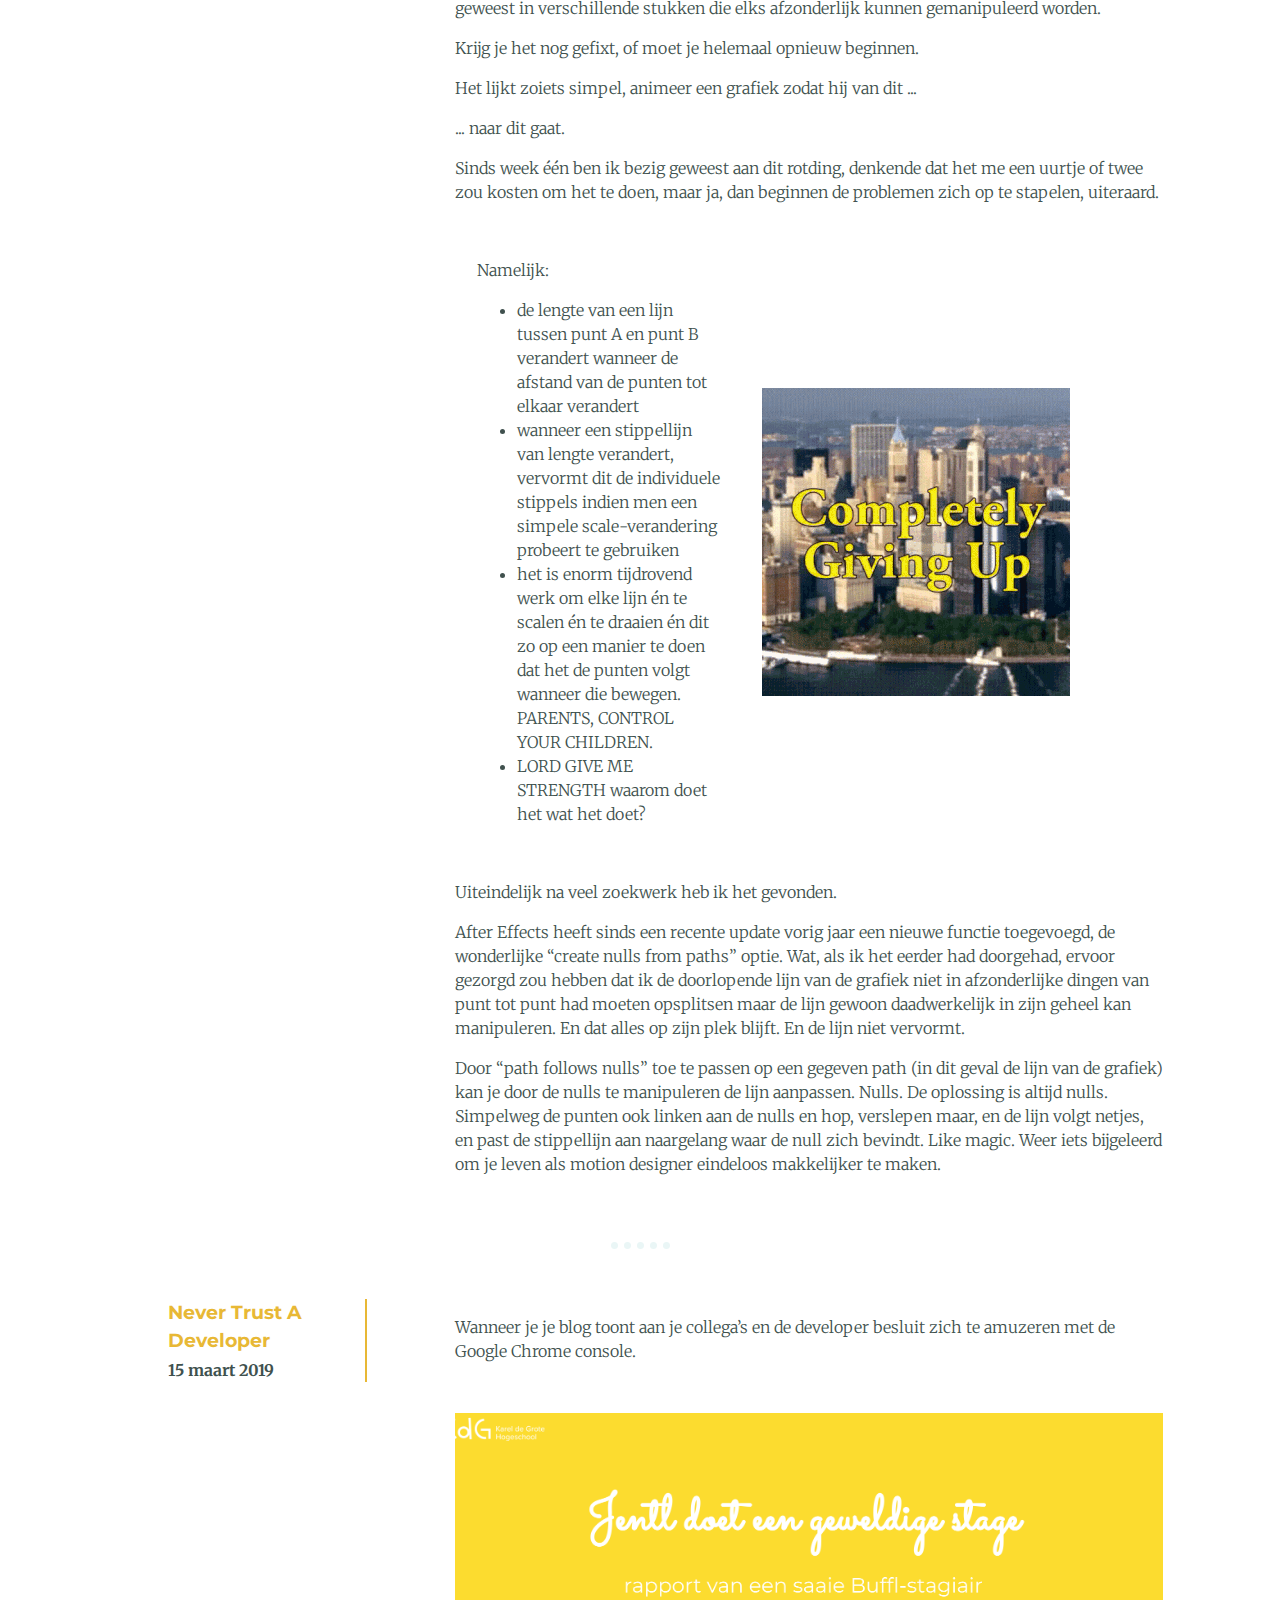
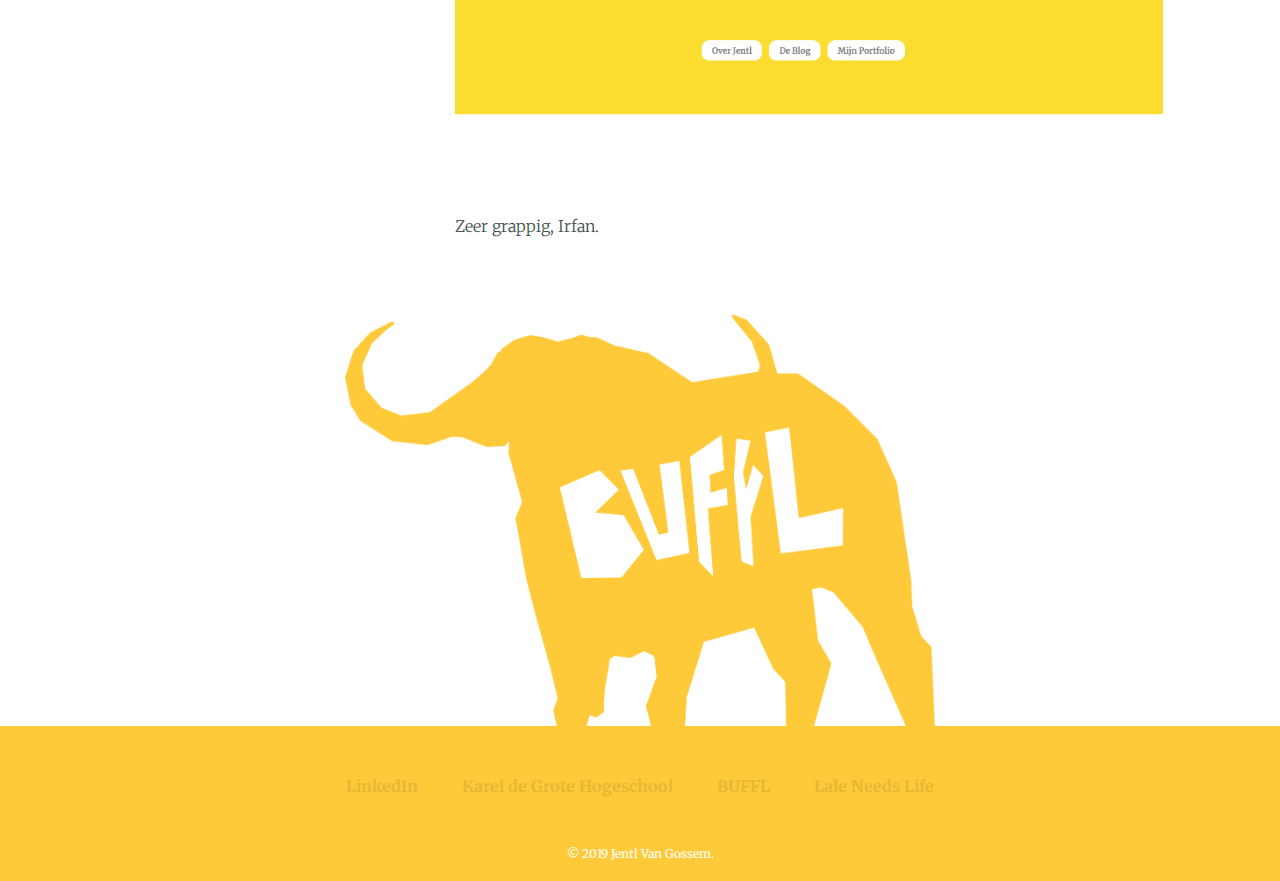
==== commit c0aed83d: "float gif" ====
--- a/blog.html
+++ b/blog.html
@@ -259,15 +259,26 @@
         <p class=”blog-text”>Het lijkt zoiets simpel, animeer een grafiek zodat hij van dit ... </p>
         <p class=”blog-text”>... naar dit gaat. </p>
         <p class=”blog-text”>Sinds week één ben ik bezig geweest aan dit rotding, denkende dat het me een uurtje of twee zou kosten om het te doen, maar ja, dan beginnen de problemen zich op te stapelen, uiteraard. </p>
-        <p class=”blog-text”>Namelijk:
-          <ul>
-            <li> de lengte van een lijn tussen punt A en punt B verandert wanneer de afstand van de punten tot elkaar verandert</li>
-            <li> wanneer een stippellijn van lengte verandert, vervormt dit de individuele stippels indien men een simpele scale-verandering probeert te gebruiken
-            <li>het is enorm tijdrovend werk om elke lijn én te scalen én te draaien én dit zo op een manier te doen dat het de punten volgt wanneer die bewegen. PARENTS, CONTROL YOUR CHILDREN.
-            <li> LORD GIVE ME STRENGTH waarom doet het wat het doet? </li>
-          </ul>
-        </p>
-        <img class="logo-animated-blog" src="images/gifs/givingup.gif" alt="givingup-me">
+        <div class="list">
+          <table>
+            <tr>
+              <td>
+                <p class=”blog-text”>Namelijk:
+                  <ul>
+                    <li> de lengte van een lijn tussen punt A en punt B verandert wanneer de afstand van de punten tot elkaar verandert</li>
+                    <li> wanneer een stippellijn van lengte verandert, vervormt dit de individuele stippels indien men een simpele scale-verandering probeert te gebruiken
+                    <li>het is enorm tijdrovend werk om elke lijn én te scalen én te draaien én dit zo op een manier te doen dat het de punten volgt wanneer die bewegen. PARENTS, CONTROL YOUR CHILDREN.
+                    <li> LORD GIVE ME STRENGTH waarom doet het wat het doet? </li>
+                  </ul>
+                </p>
+              </td>
+              <td>  <img class="logo-animated-blog" src="images/gifs/givingup.gif" alt="givingup-me">  </td>
+            </tr>
+          </table>
+
+
+
+        </div>
 
         <p class=”blog-text”>Uiteindelijk na veel zoekwerk heb ik het gevonden. </p>
         <p class=”blog-text”>After Effects heeft sinds een recente update vorig jaar een nieuwe functie toegevoegd, de wonderlijke “create nulls from paths” optie. Wat, als ik het eerder had doorgehad, ervoor gezorgd zou hebben dat ik de doorlopende
--- a/css/styles.css
+++ b/css/styles.css
@@ -33,6 +33,14 @@
   border-style: dotted;
   color: #EAF6F6;
   margin: 50px auto 50px auto;
+}
+
+table {
+  width: 90%;
+}
+
+td {
+  padding: 20px;
 }
 
 /*--------------------------SELECTORS--------------------------------*/
@@ -247,6 +255,14 @@
   margin-bottom: 0;
 }
 
+.float-right {
+  position: relative;
+  float: right;
+  width: 30%;
+  padding: 10px;
+  bottom: 10px;
+}
+
 
 
 /**********************PORTFOLIO*******************************/
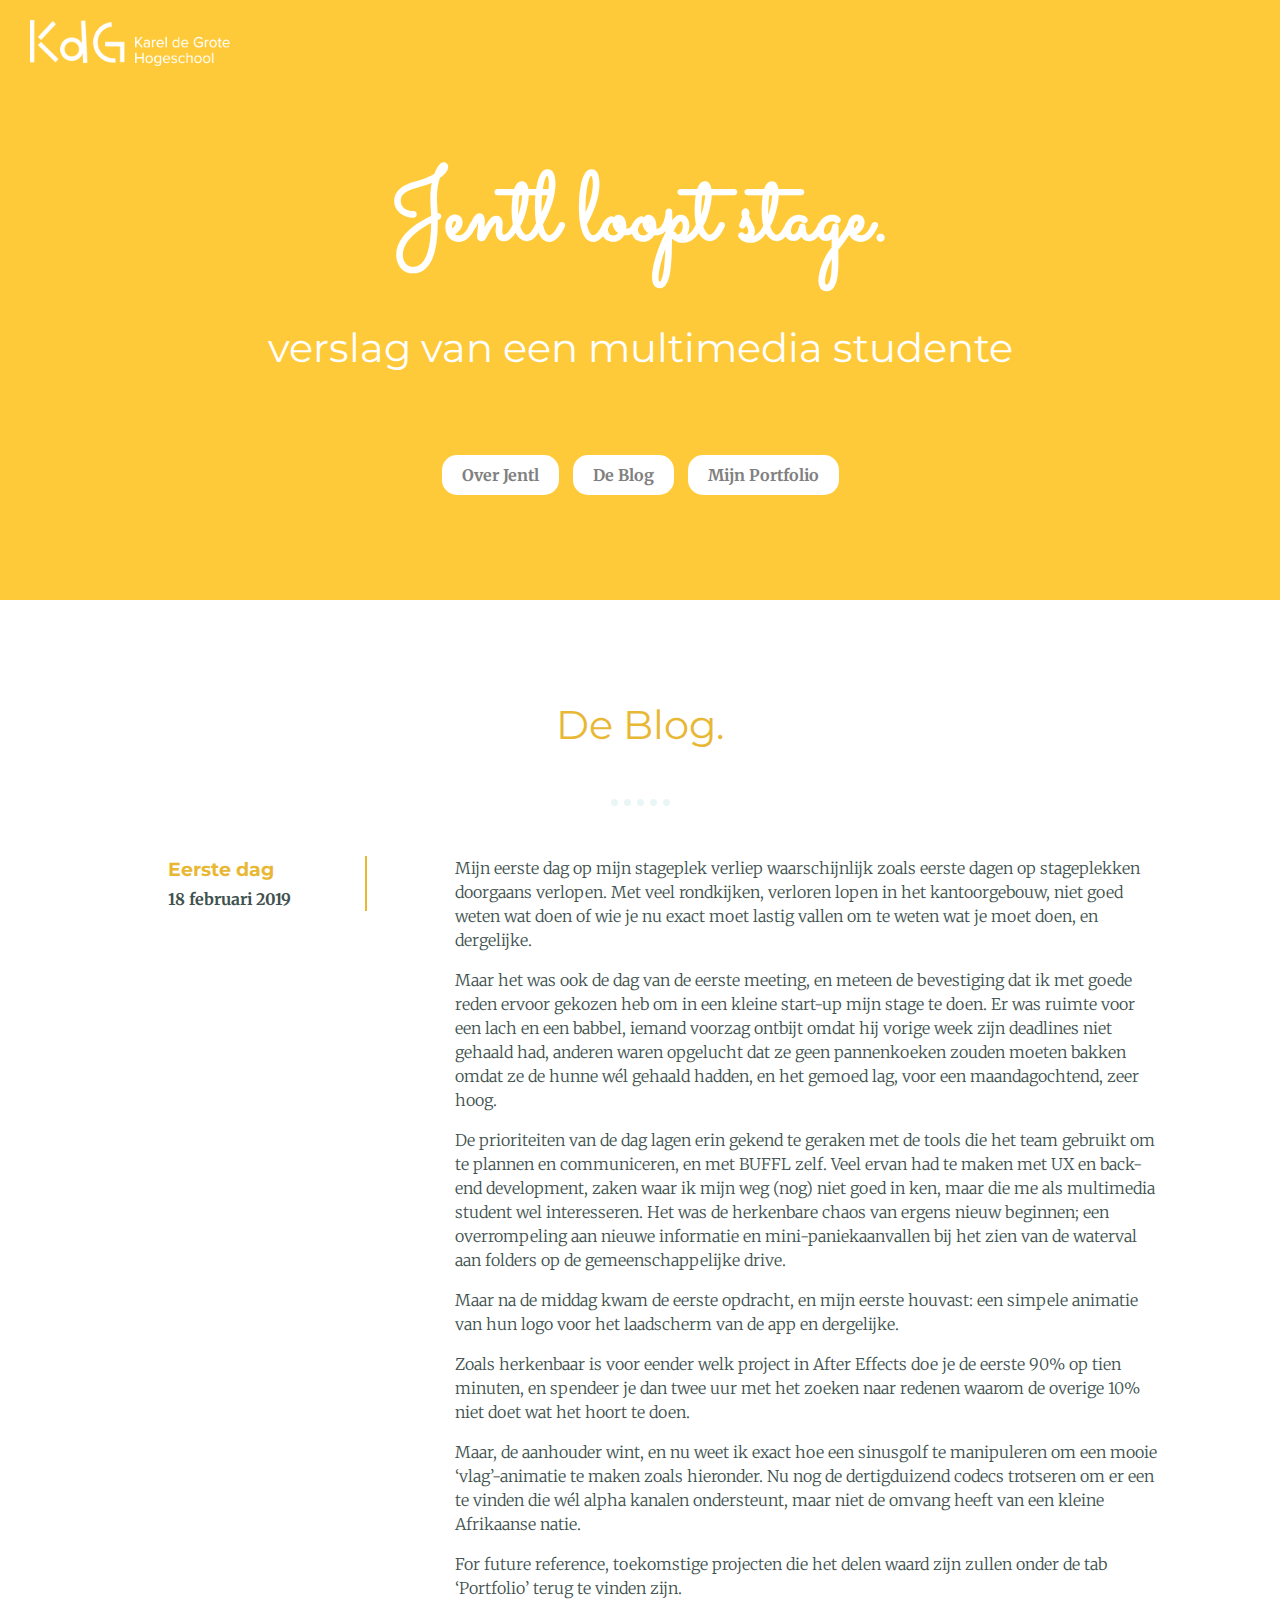
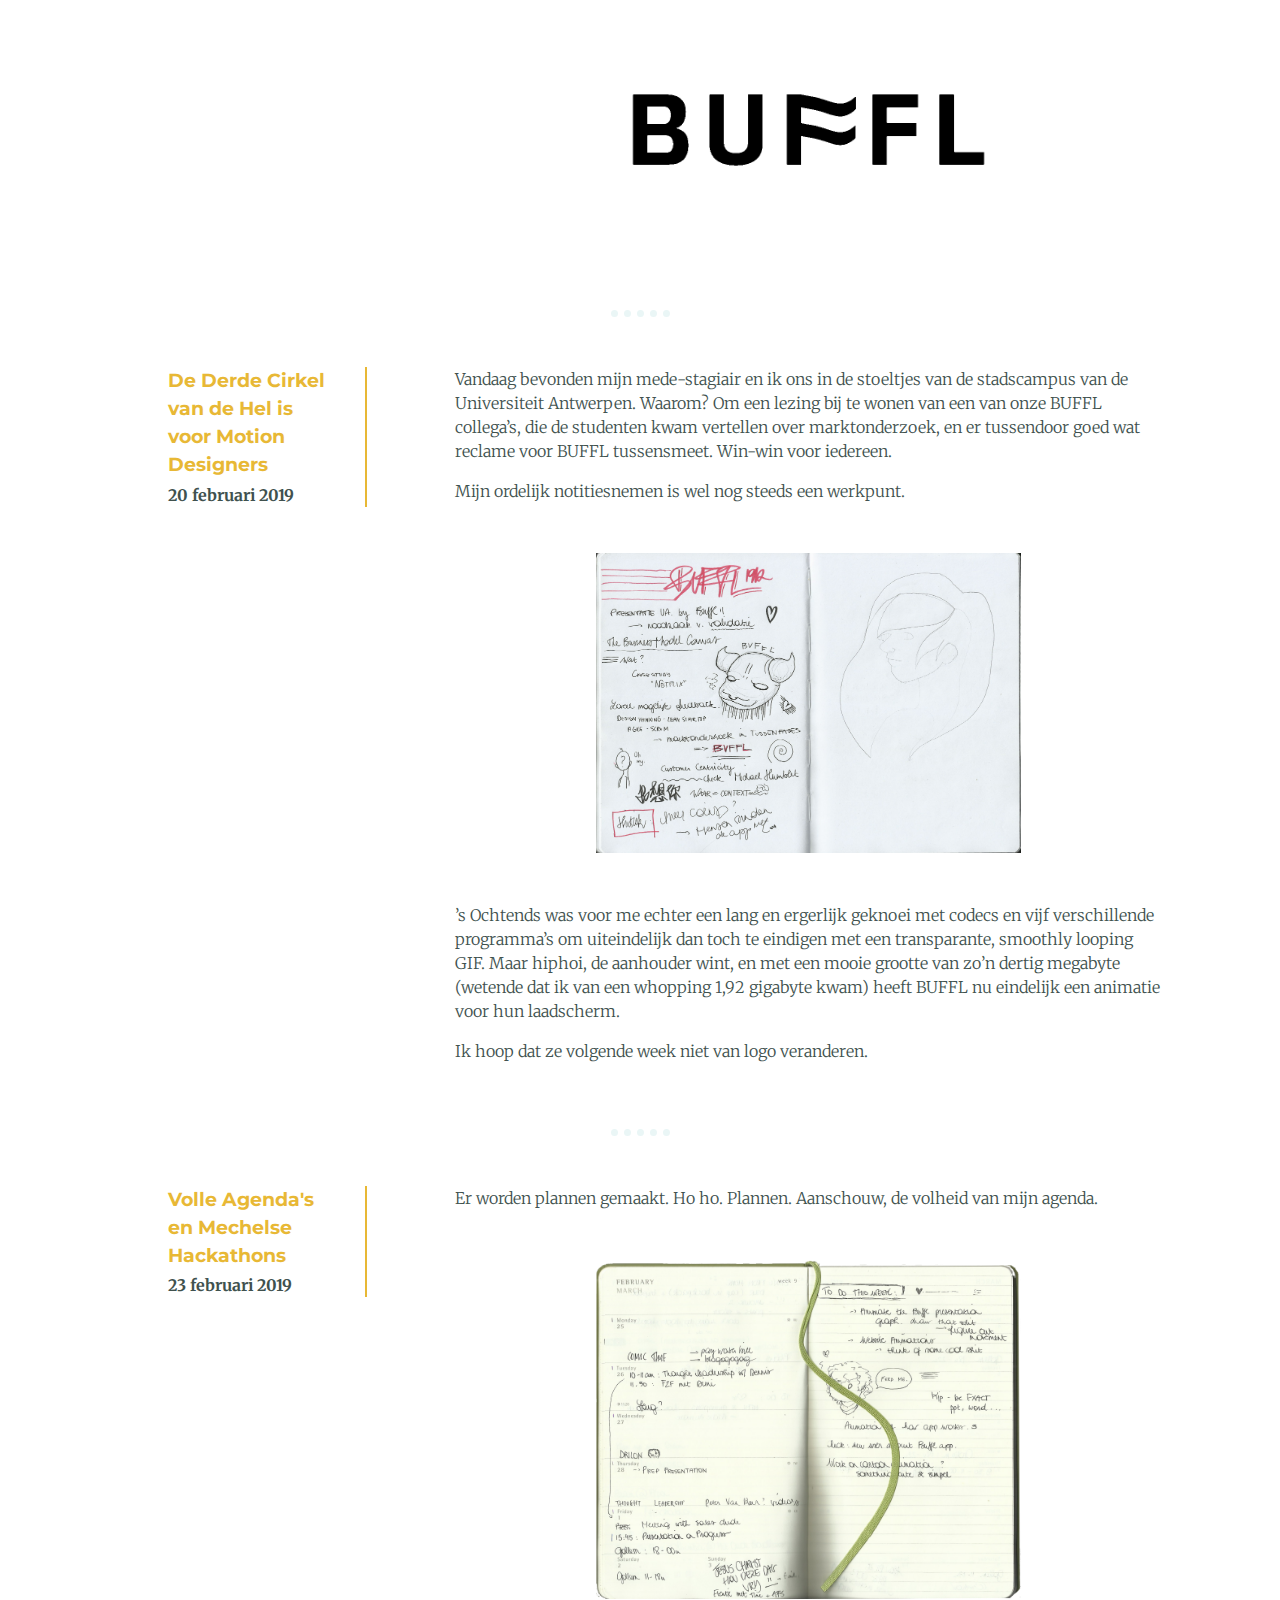
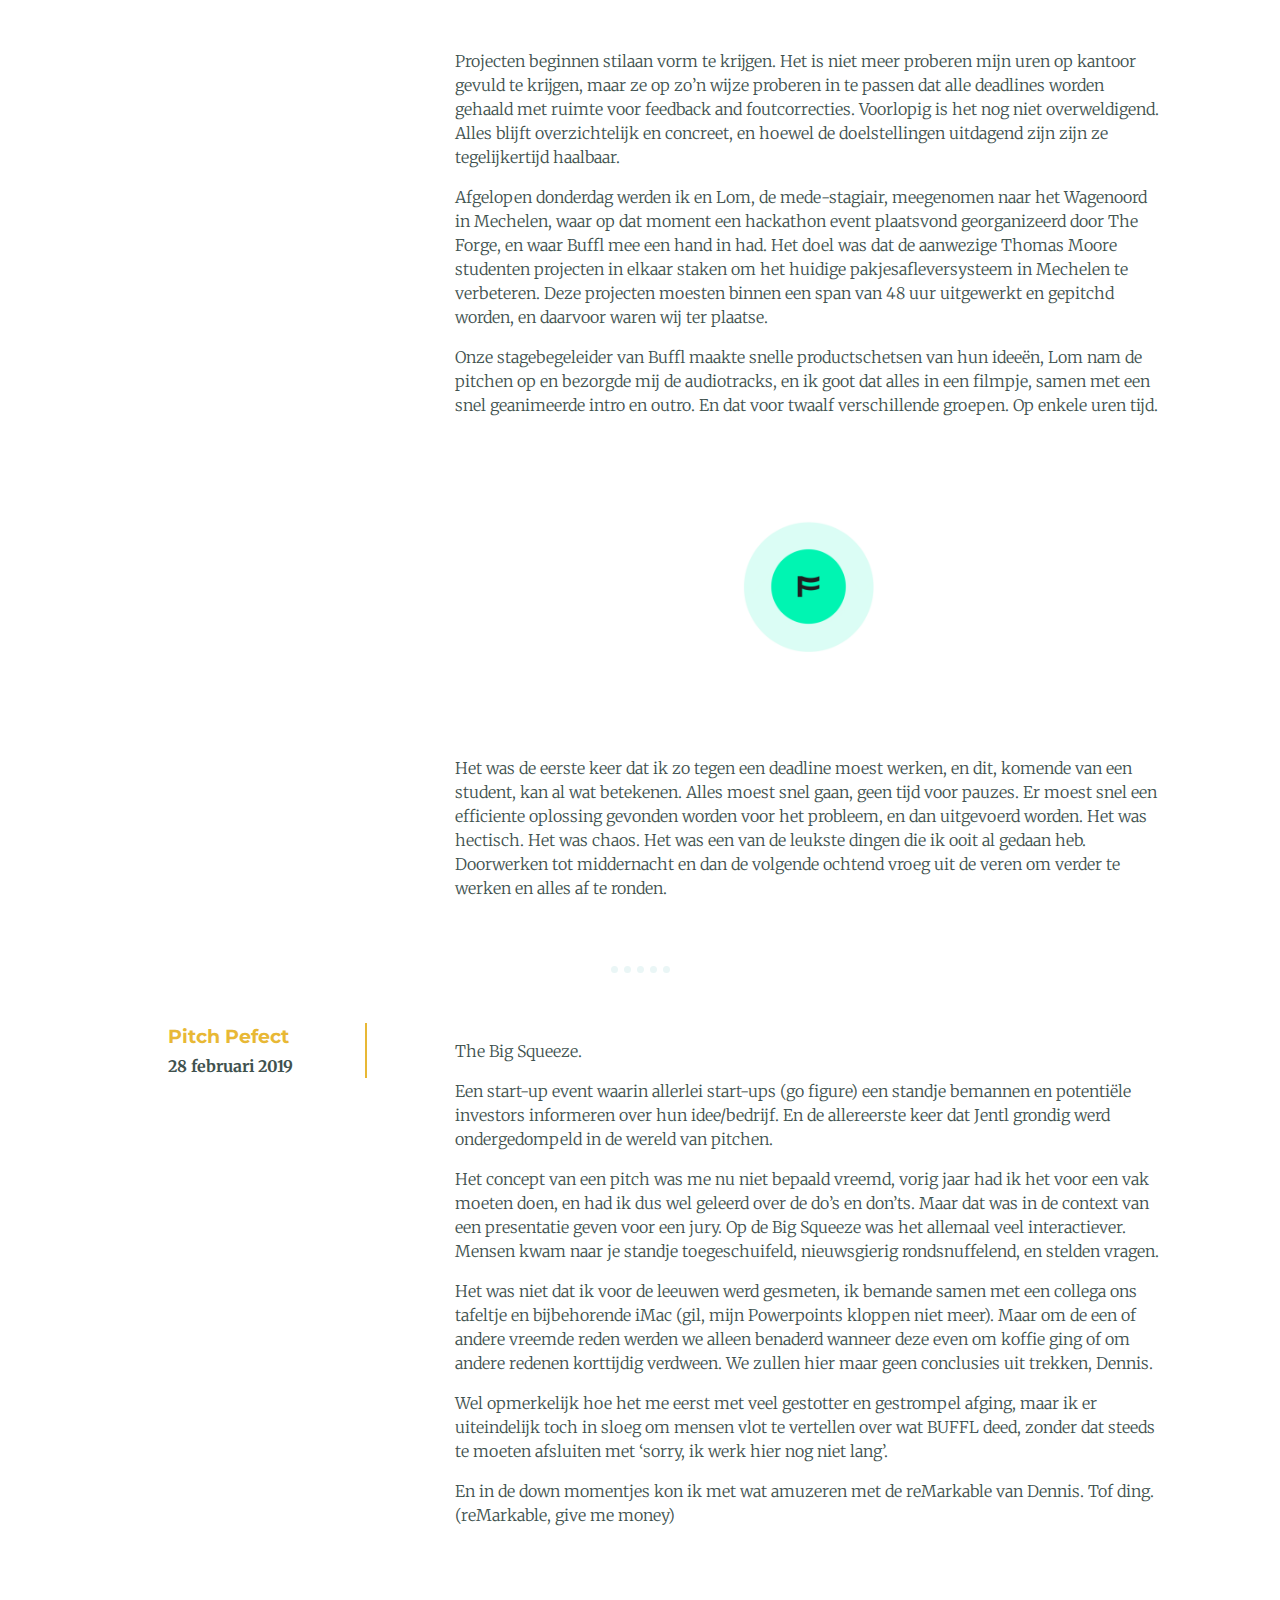
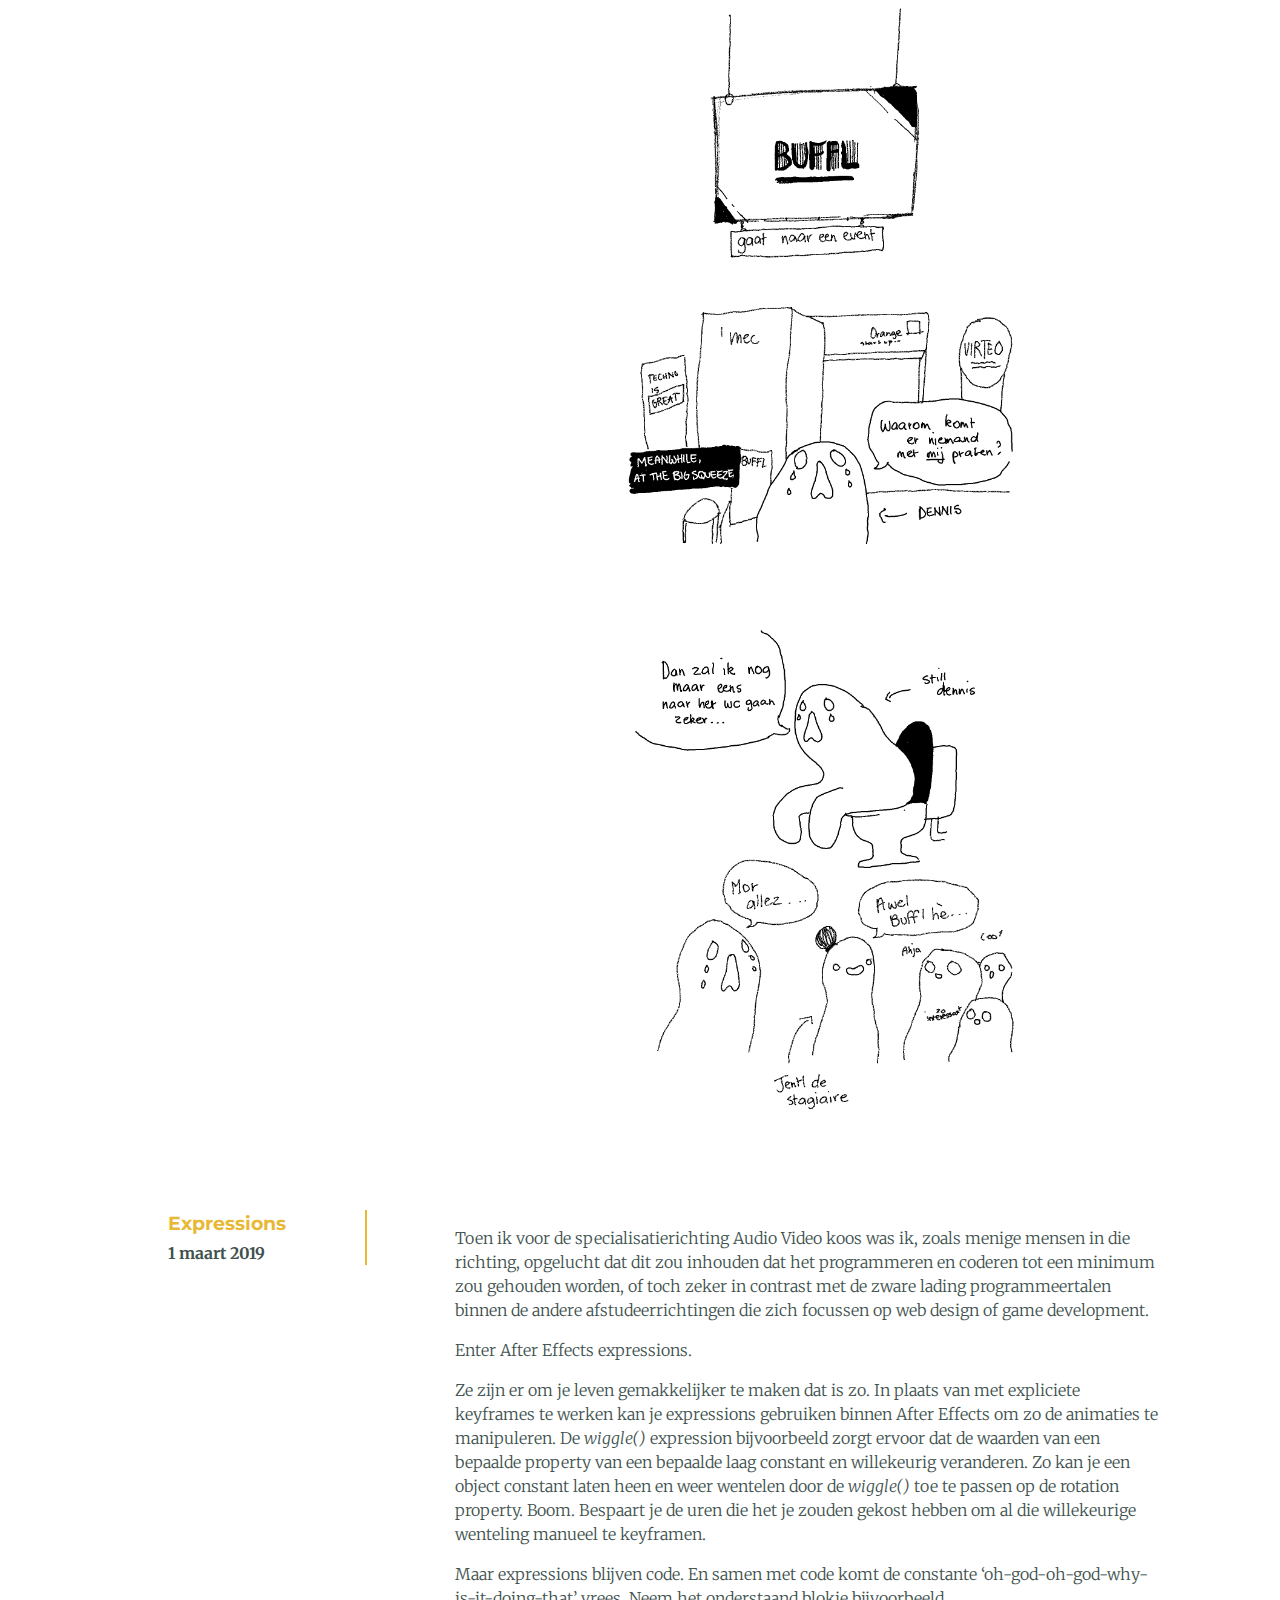
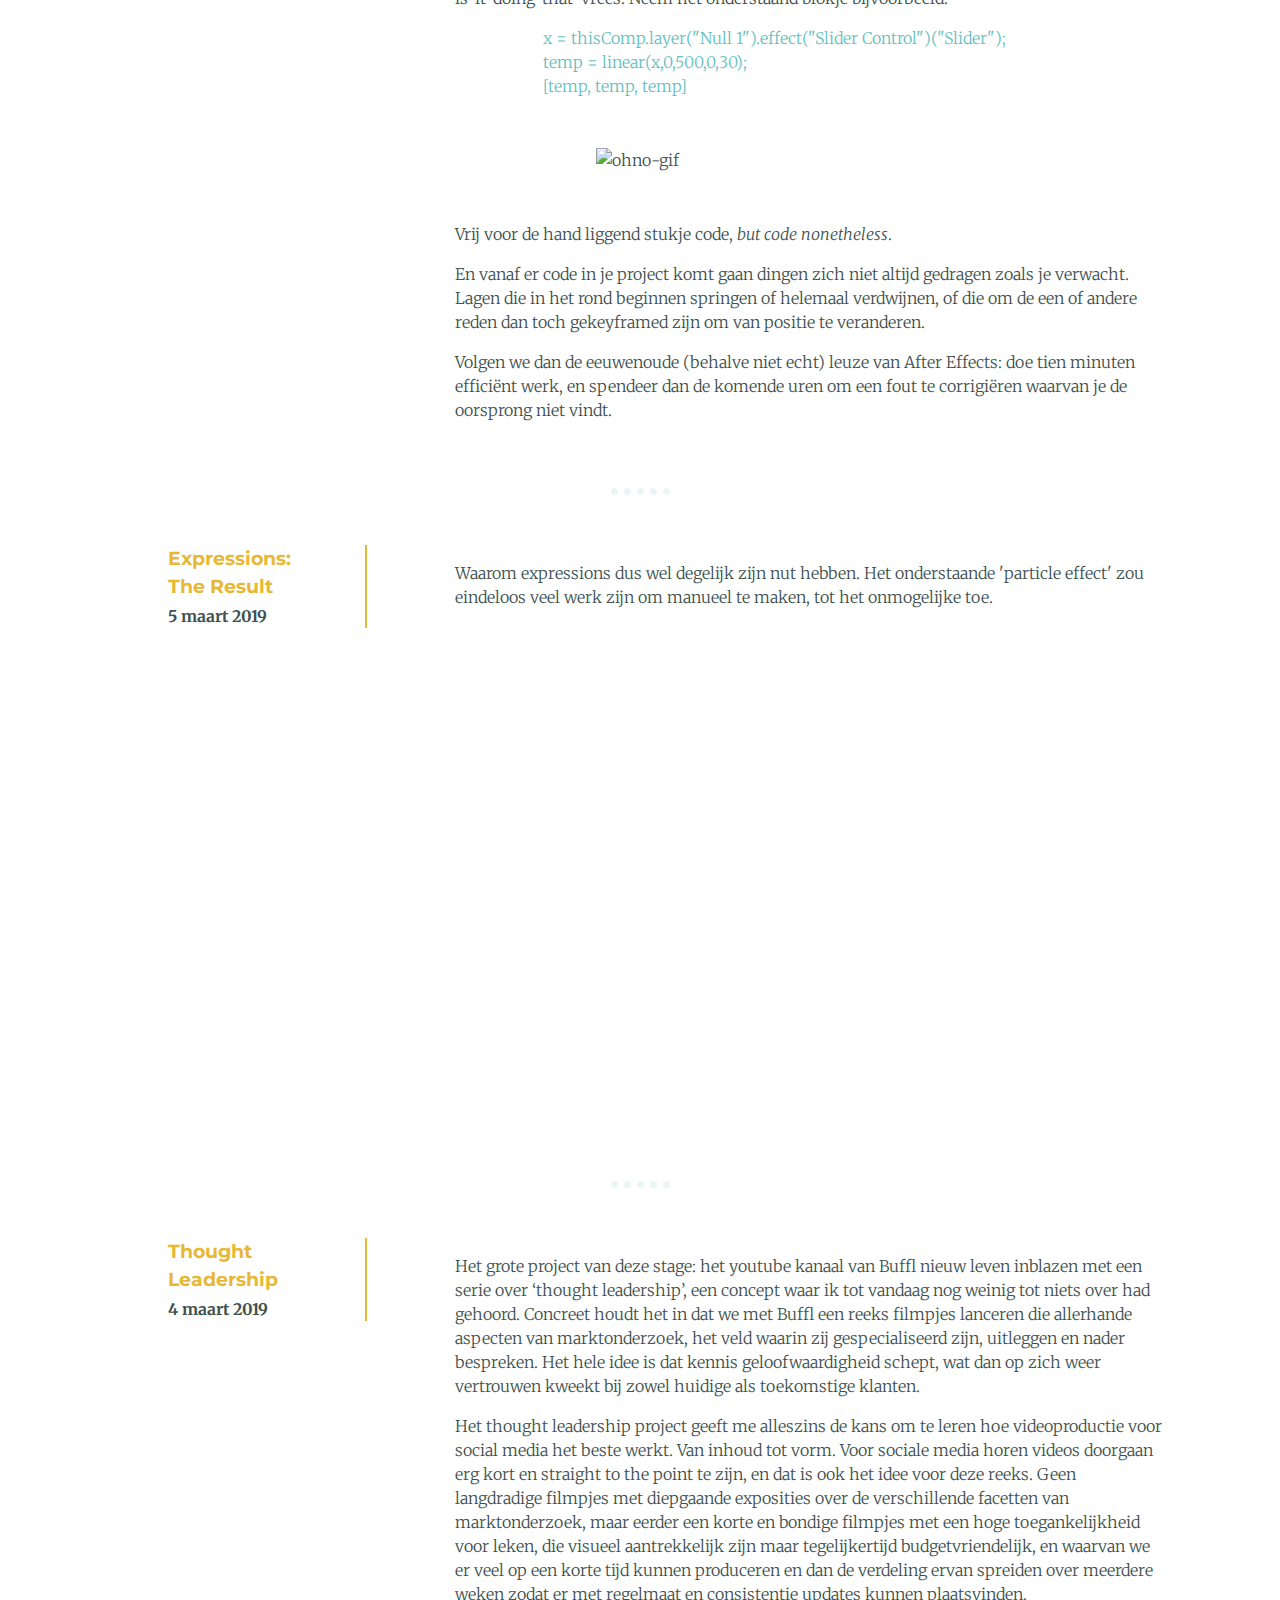
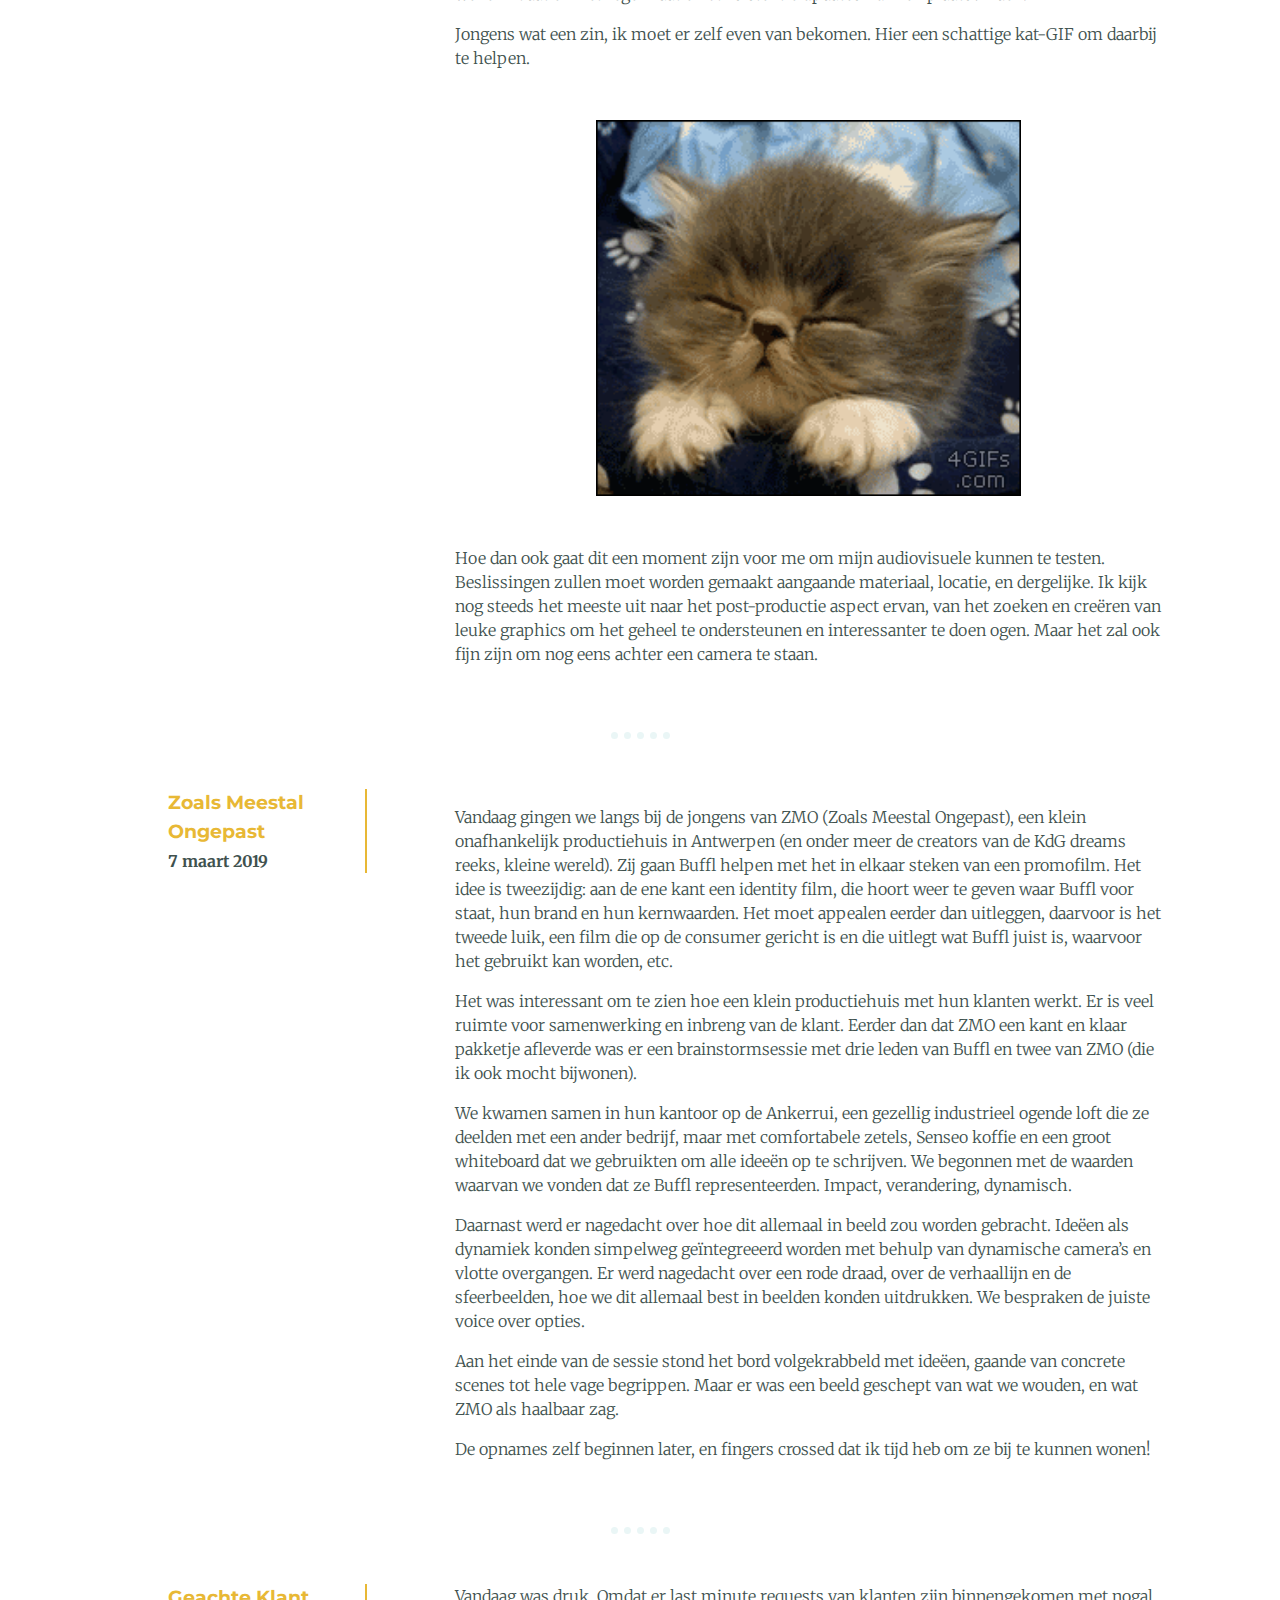
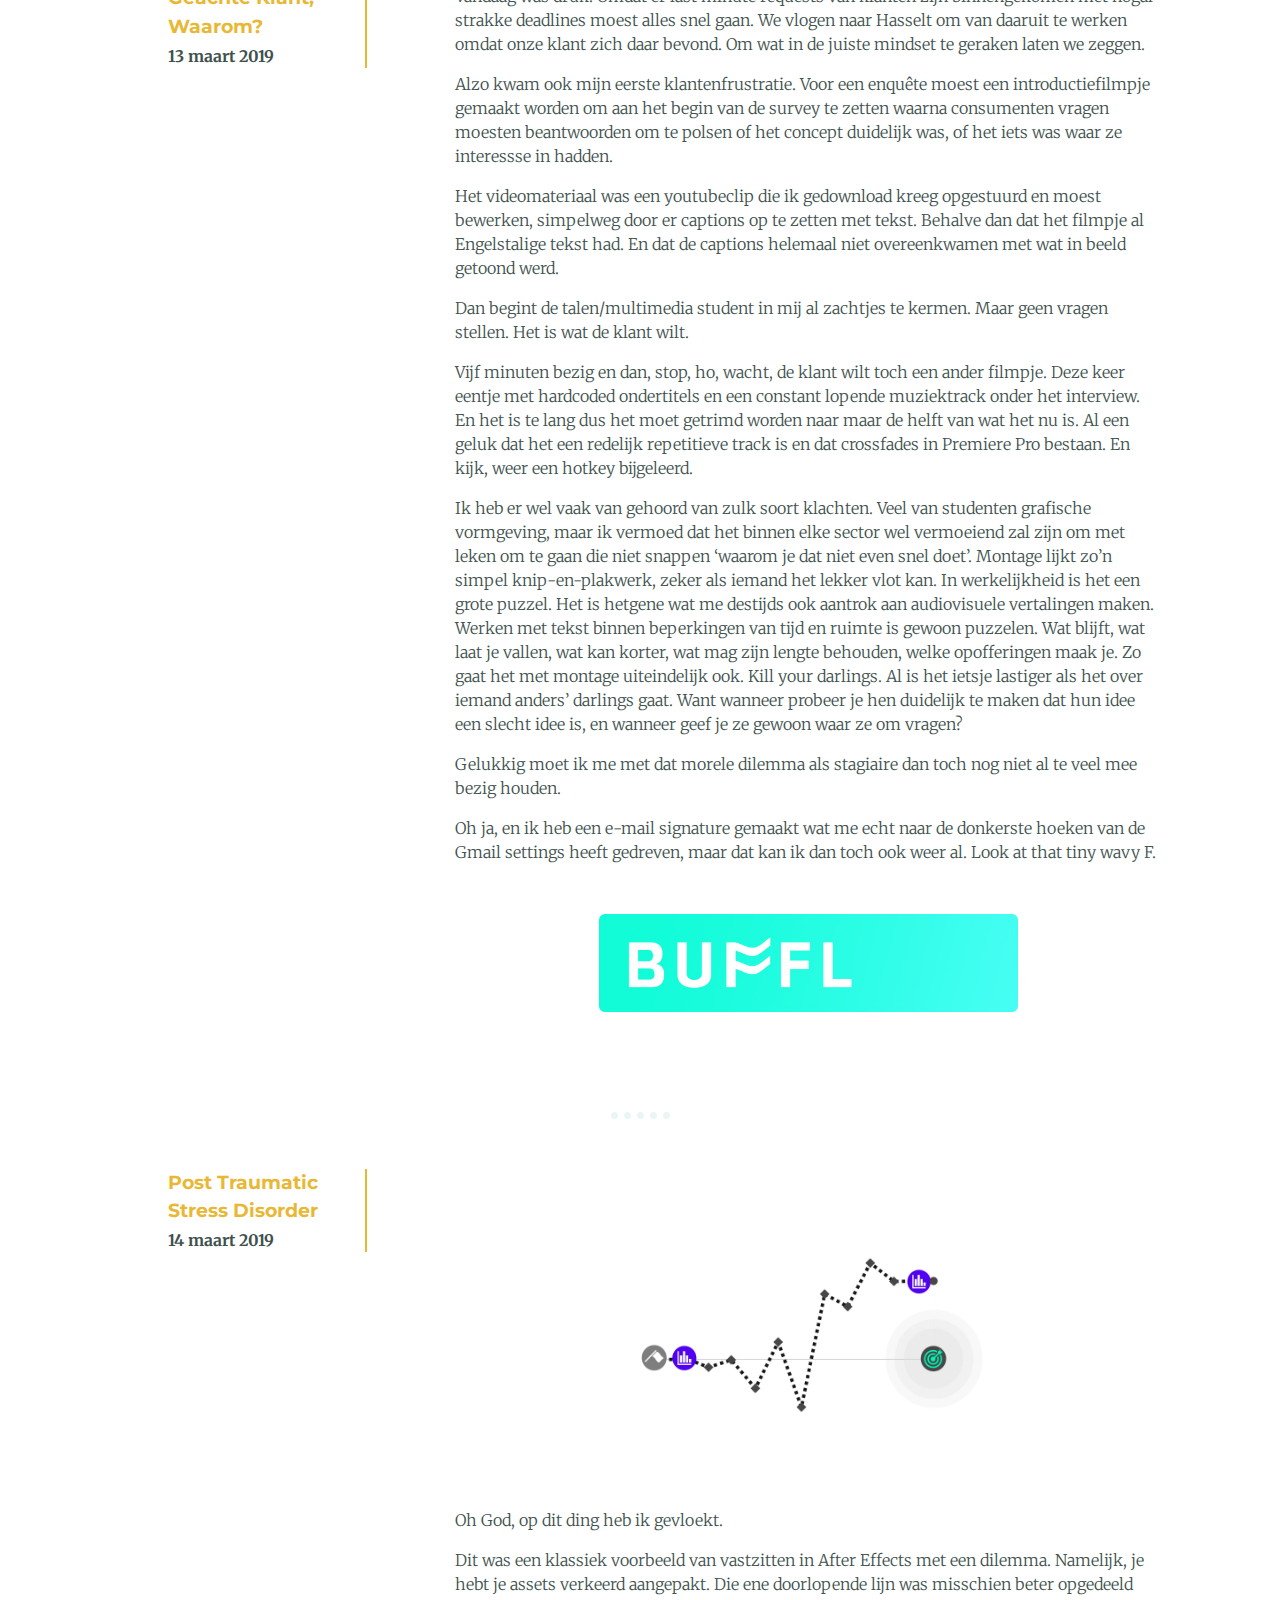
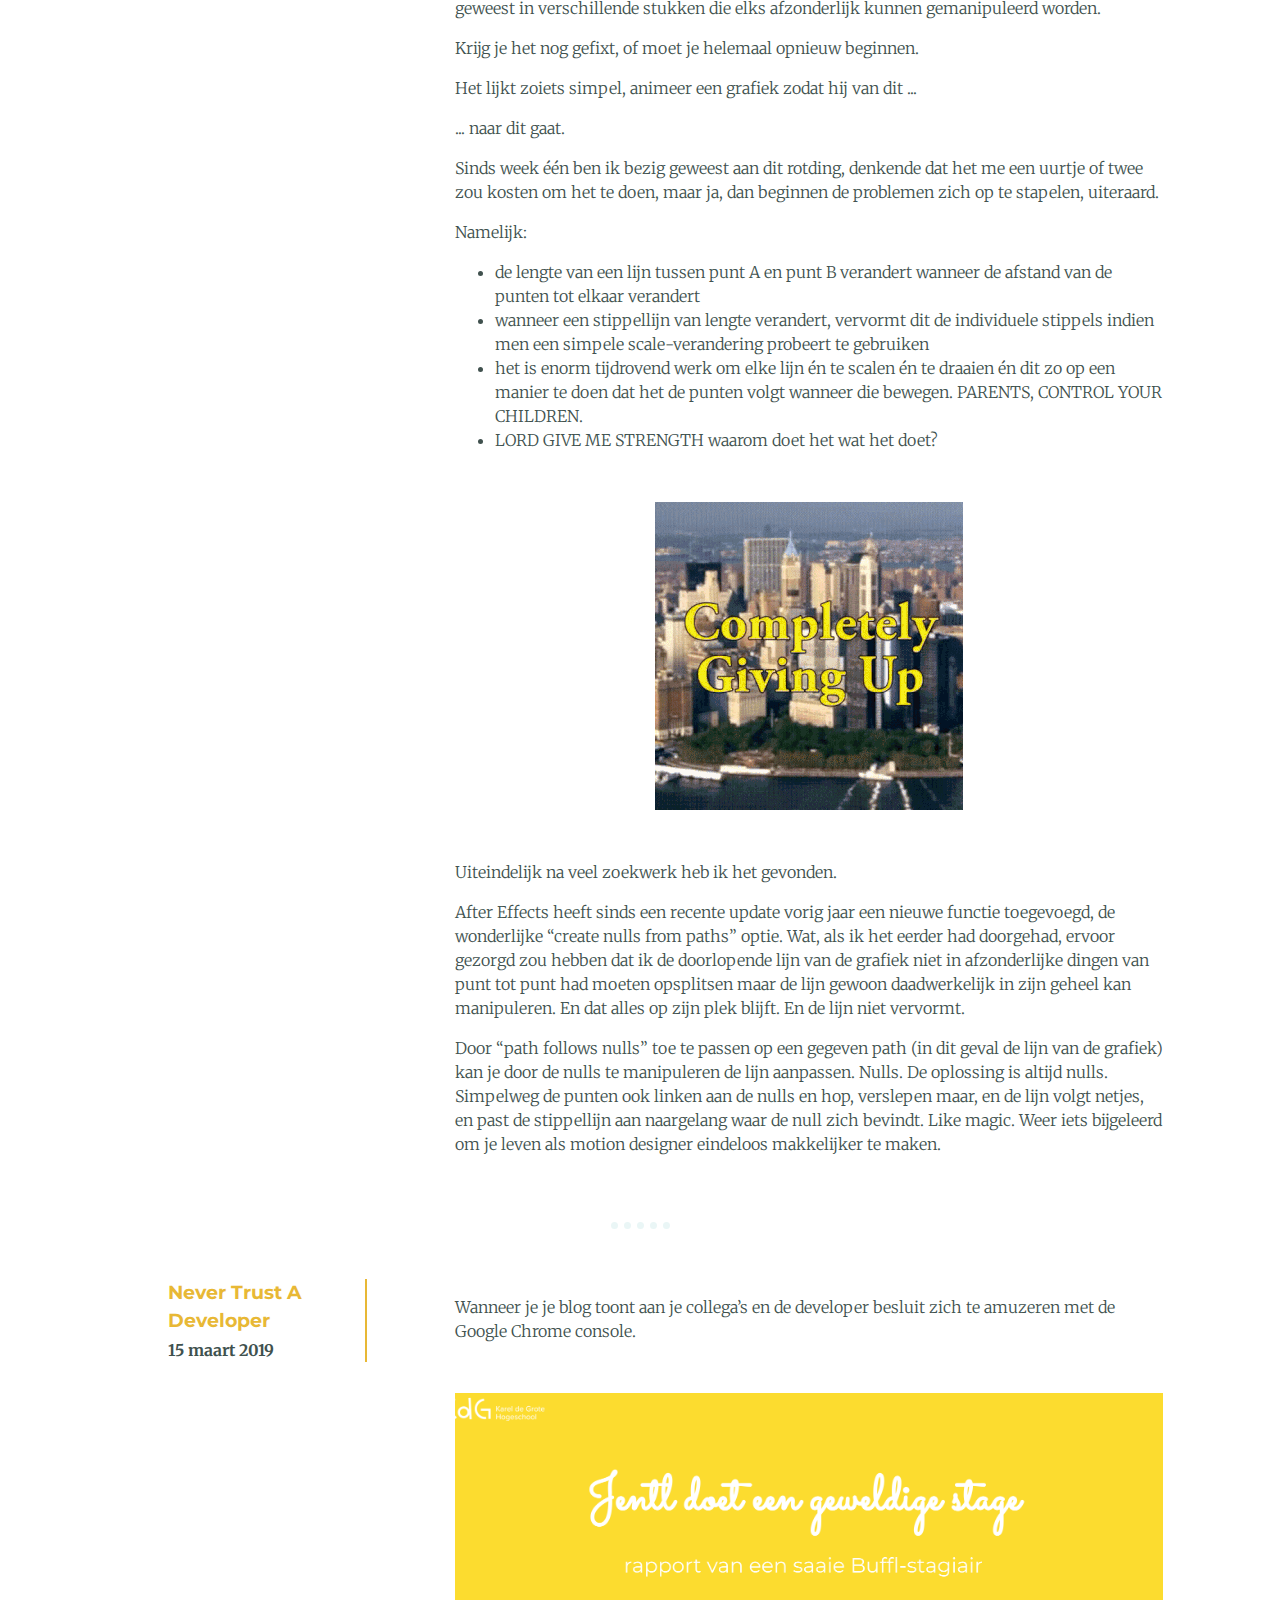
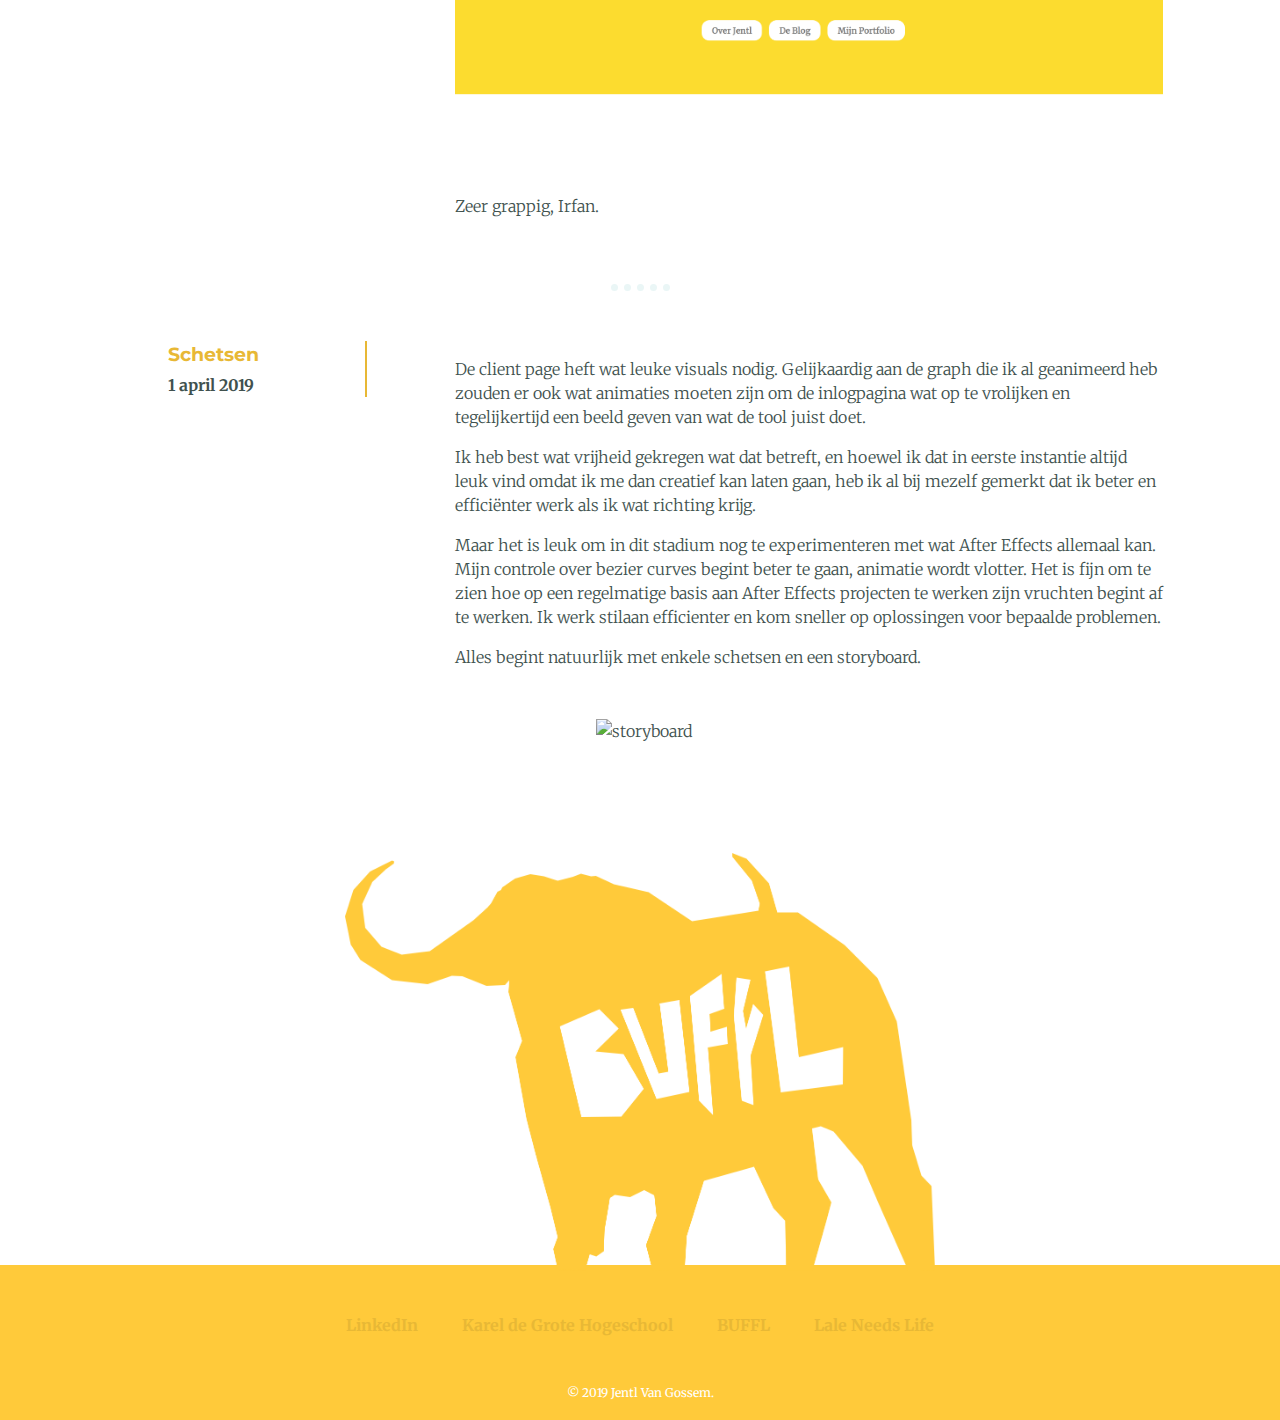
==== commit da737077: "New blog post" ====
--- a/blog.html
+++ b/blog.html
@@ -260,9 +260,6 @@
         <p class=”blog-text”>... naar dit gaat. </p>
         <p class=”blog-text”>Sinds week één ben ik bezig geweest aan dit rotding, denkende dat het me een uurtje of twee zou kosten om het te doen, maar ja, dan beginnen de problemen zich op te stapelen, uiteraard. </p>
         <div class="list">
-          <table>
-            <tr>
-              <td>
                 <p class=”blog-text”>Namelijk:
                   <ul>
                     <li> de lengte van een lijn tussen punt A en punt B verandert wanneer de afstand van de punten tot elkaar verandert</li>
@@ -271,23 +268,13 @@
                     <li> LORD GIVE ME STRENGTH waarom doet het wat het doet? </li>
                   </ul>
                 </p>
-              </td>
-              <td>  <img class="logo-animated-blog" src="images/gifs/givingup.gif" alt="givingup-me">  </td>
-            </tr>
-          </table>
-
-
-
+            <img class="logo-animated-blog" src="images/gifs/givingup.gif" alt="givingup-me">
         </div>
-
         <p class=”blog-text”>Uiteindelijk na veel zoekwerk heb ik het gevonden. </p>
         <p class=”blog-text”>After Effects heeft sinds een recente update vorig jaar een nieuwe functie toegevoegd, de wonderlijke “create nulls from paths” optie. Wat, als ik het eerder had doorgehad, ervoor gezorgd zou hebben dat ik de doorlopende
           lijn van de grafiek niet in afzonderlijke dingen van punt tot punt had moeten opsplitsen maar de lijn gewoon daadwerkelijk in zijn geheel kan manipuleren. En dat alles op zijn plek blijft. En de lijn niet vervormt. </p>
         <p class=”blog-text”> Door “path follows nulls” toe te passen op een gegeven path (in dit geval de lijn van de grafiek) kan je door de nulls te manipuleren de lijn aanpassen. Nulls. De oplossing is altijd nulls. Simpelweg de punten ook
           linken aan de nulls en hop, verslepen maar, en de lijn volgt netjes, en past de stippellijn aan naargelang waar de null zich bevindt. Like magic. Weer iets bijgeleerd om je leven als motion designer eindeloos makkelijker te maken. </p>
-
-
-
       </div>
     </div>
 
@@ -306,6 +293,25 @@
         <p class=”blog-text”>Zeer grappig, Irfan. </p>
       </div>
     </div>
+  <hr>
+    <div class="blog-post">
+
+      <div class="left">
+        <h3 class="blog-title">Schetsen</h3>
+        <p class="blog-date">1 april 2019</p>
+
+      </div>
+      <div class="right">
+        <p class=”blog-text”>De client page heft wat leuke visuals nodig. Gelijkaardig aan de graph die ik al geanimeerd heb zouden er ook wat animaties moeten zijn om de inlogpagina wat op te vrolijken en tegelijkertijd een beeld geven van wat de tool juist doet. </p>
+        <p class=”blog-text”>Ik heb best wat vrijheid gekregen wat dat betreft, en hoewel ik dat in eerste instantie altijd leuk vind omdat ik me dan creatief kan laten gaan, heb ik al bij mezelf gemerkt dat ik beter en efficiënter werk als ik wat richting krijg. </p>
+        <p class=”blog-text”>Maar het is leuk om in dit stadium nog te experimenteren met wat After Effects allemaal kan. Mijn controle over bezier curves begint beter te gaan, animatie wordt vlotter. Het is fijn om te zien hoe op een regelmatige basis aan After Effects projecten te werken zijn vruchten begint af te werken. Ik werk stilaan efficienter en kom sneller op oplossingen voor bepaalde problemen. </p>
+        <p class=”blog-text”>Alles begint natuurlijk met enkele schetsen en een storyboard. </p>
+        <img class="logo-animated-blog" src="images/blog/storyboard.png" alt="storyboard">
+      </div>
+    </div>
+
+
+
     <img class="buffl-img" src="images/buffl.png" alt="buffl-img">
 
   </div>
